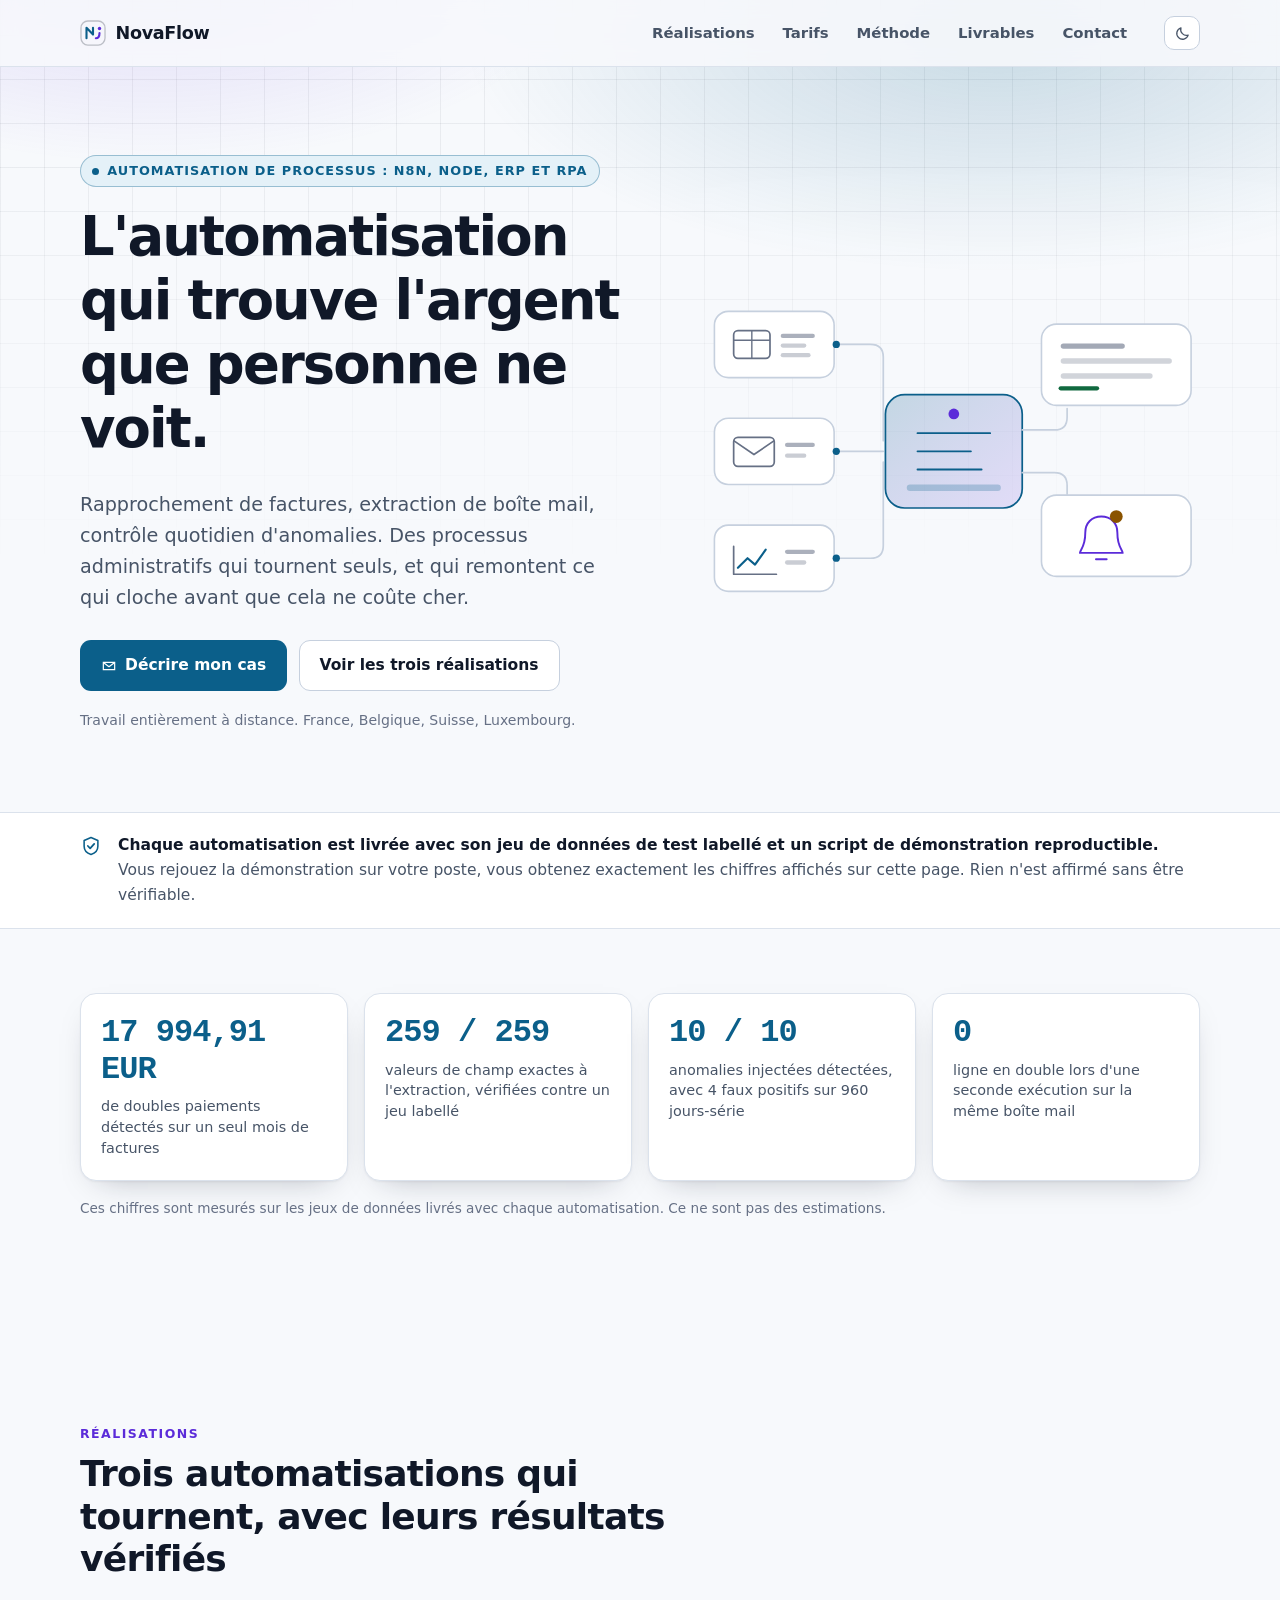
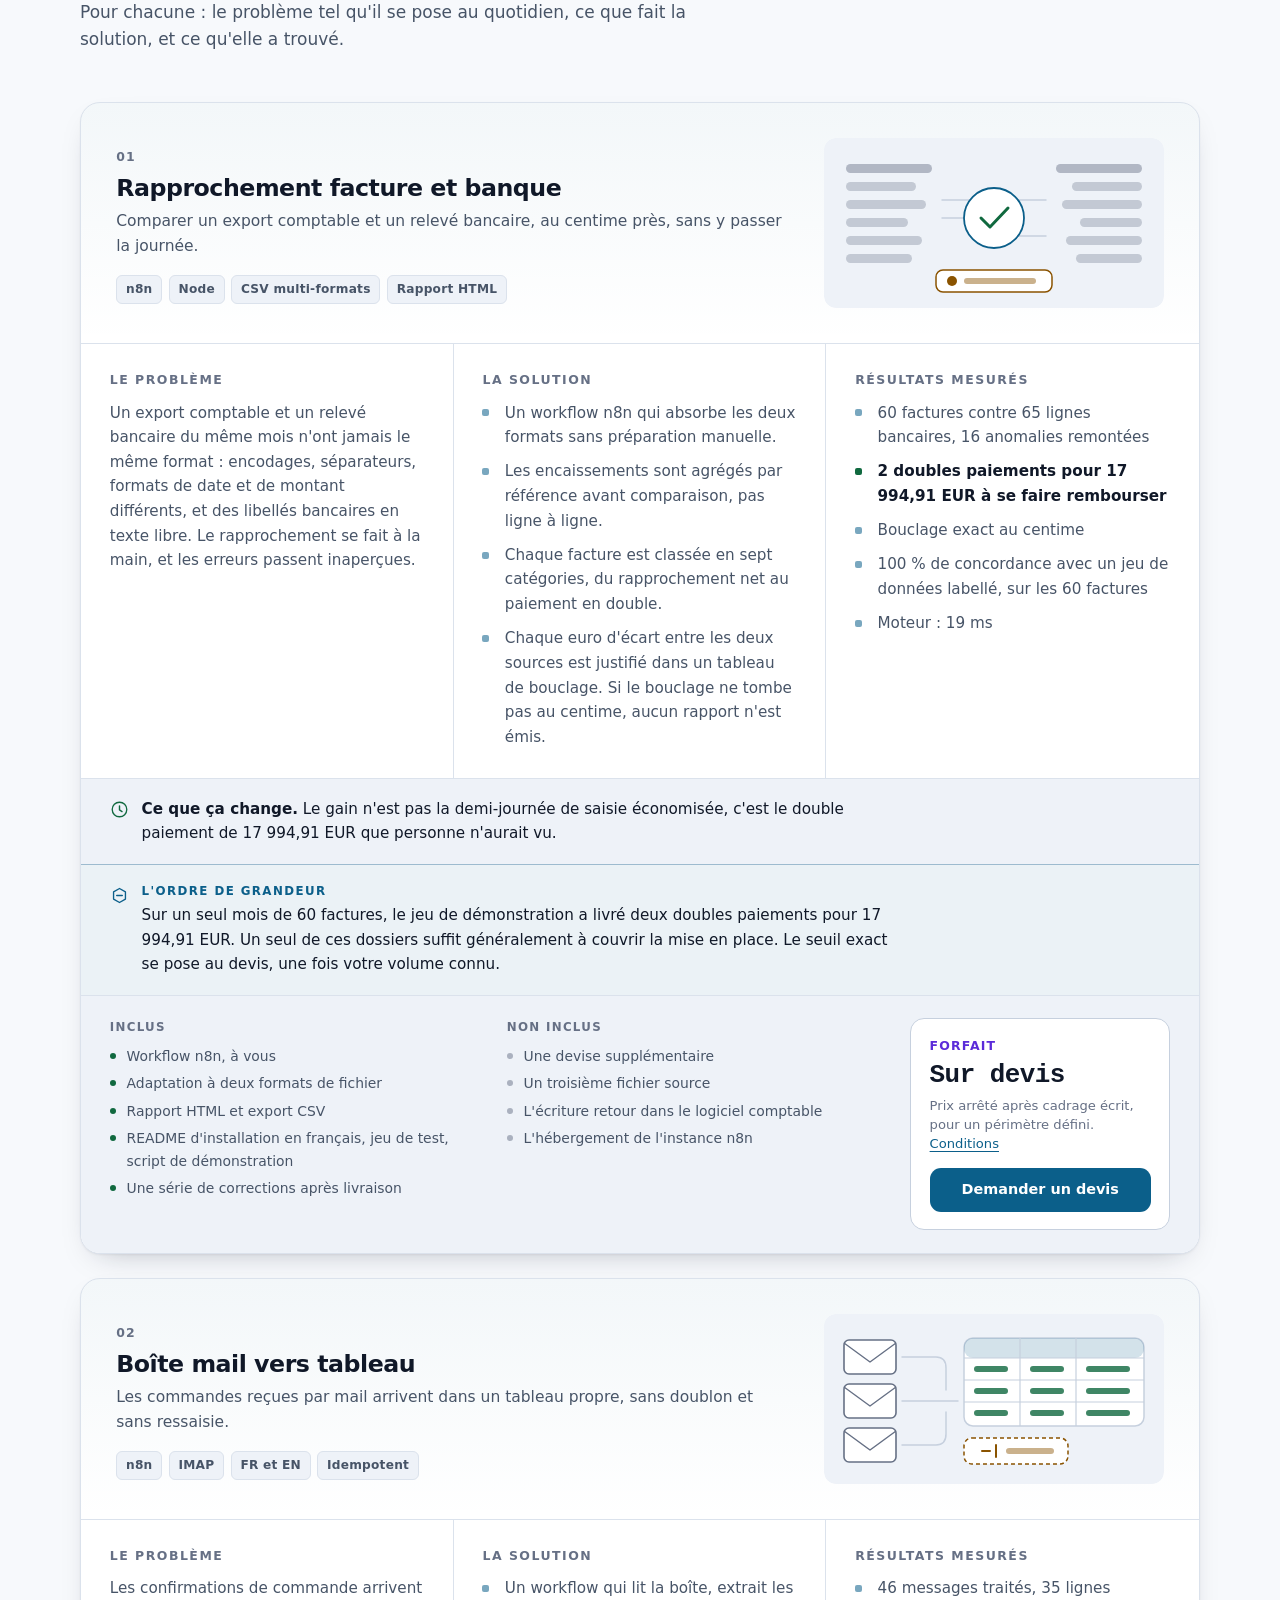
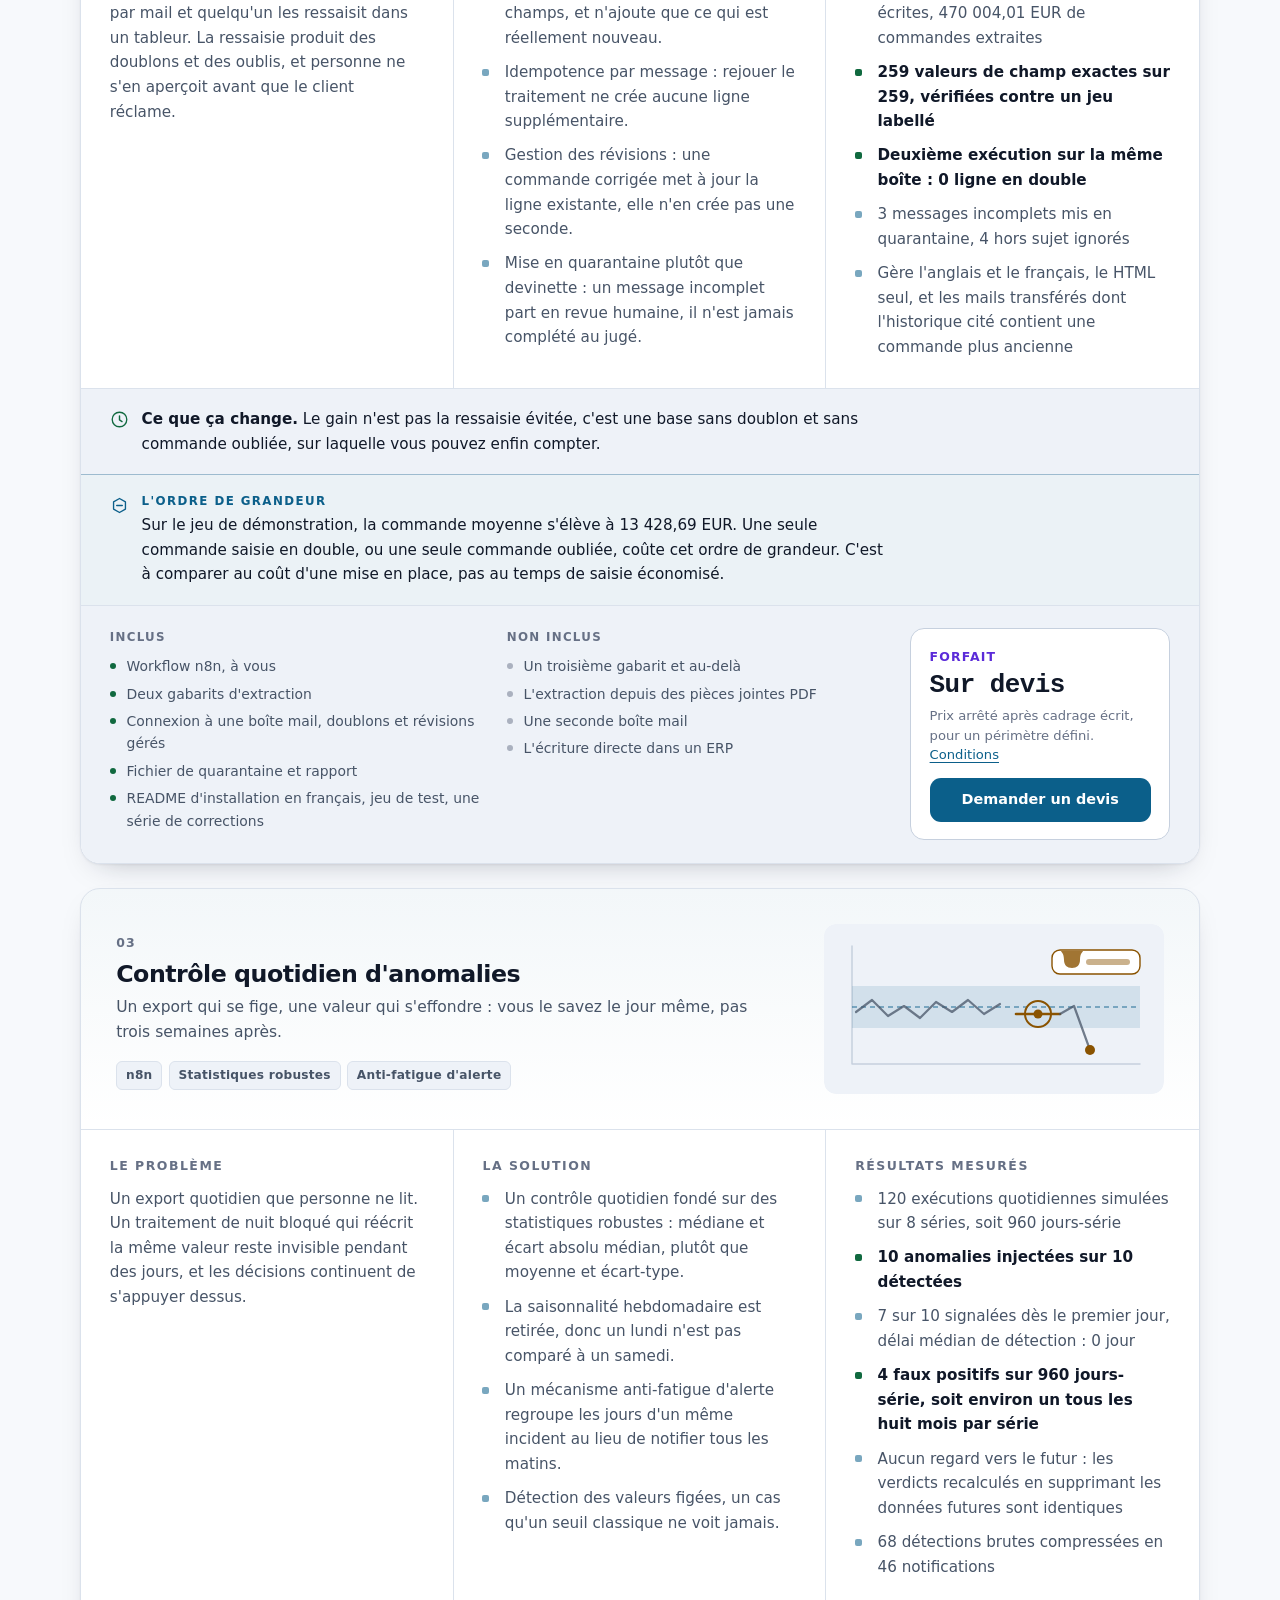
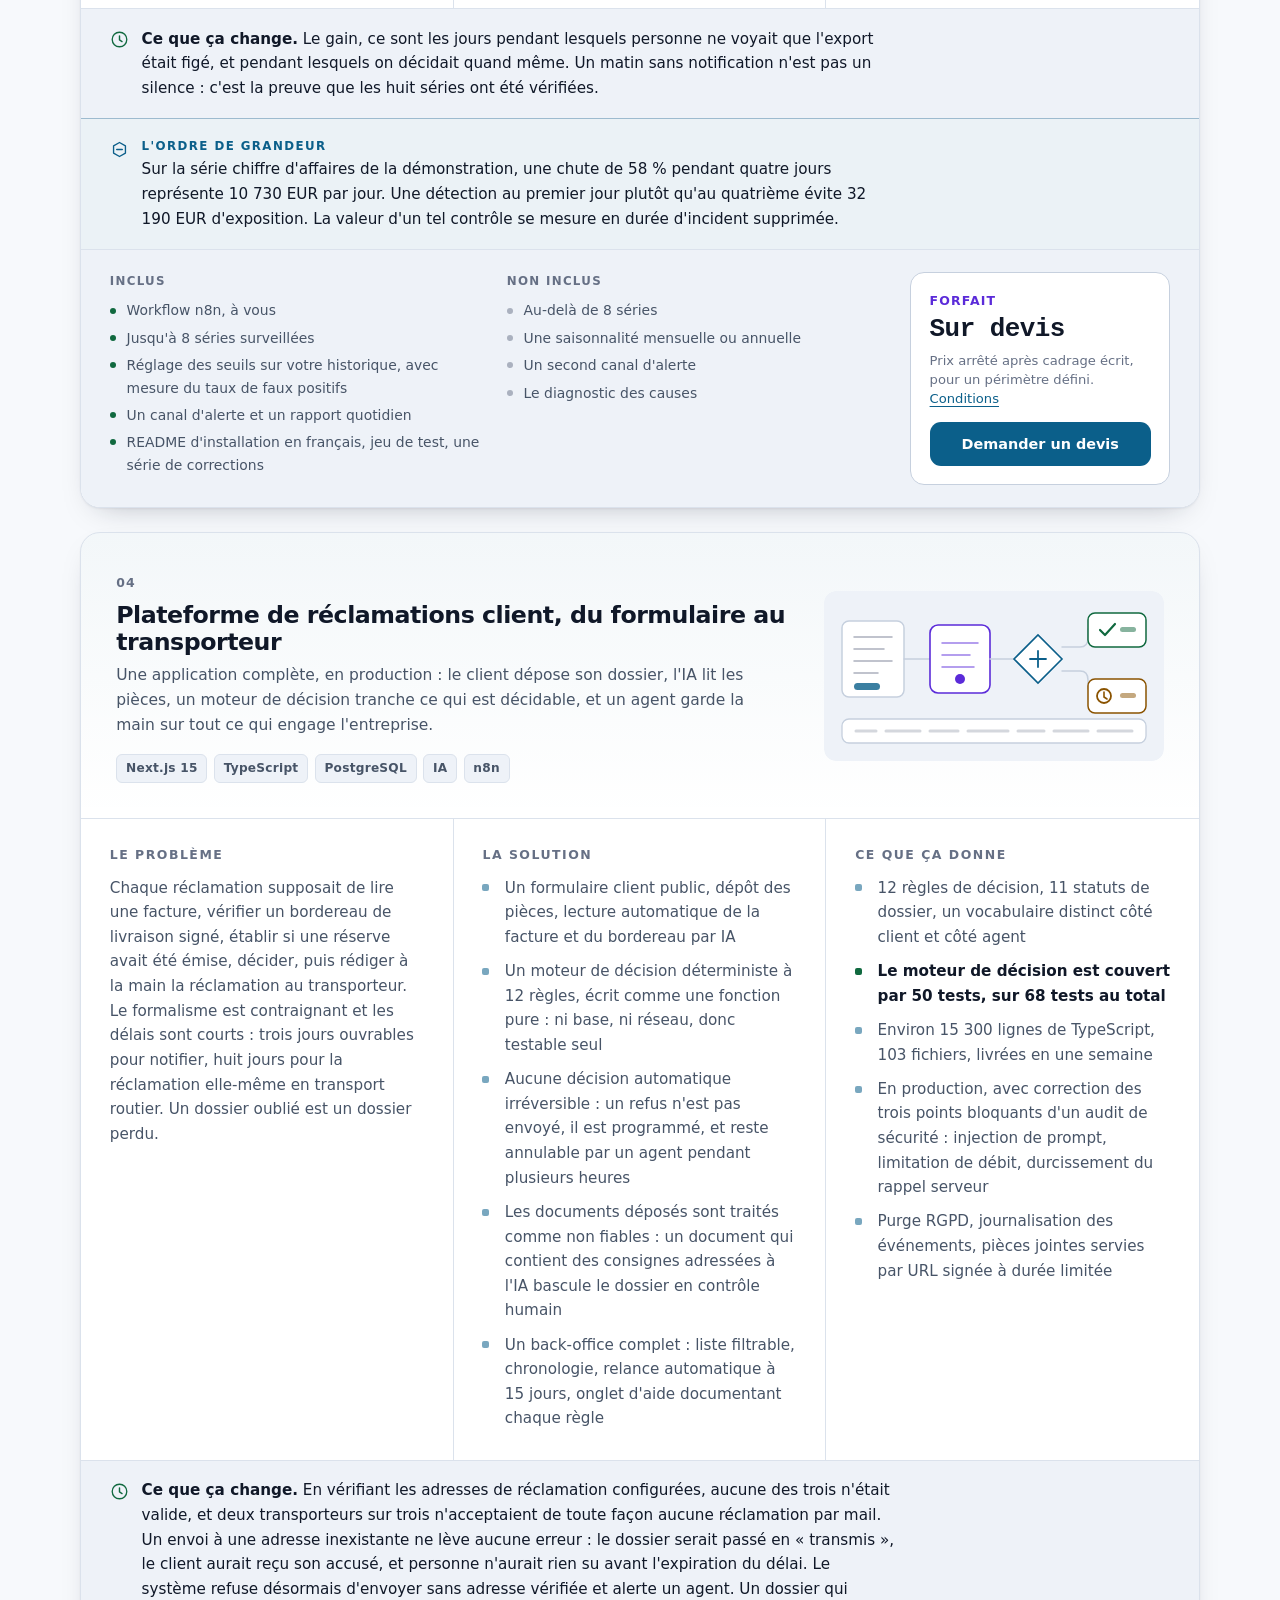
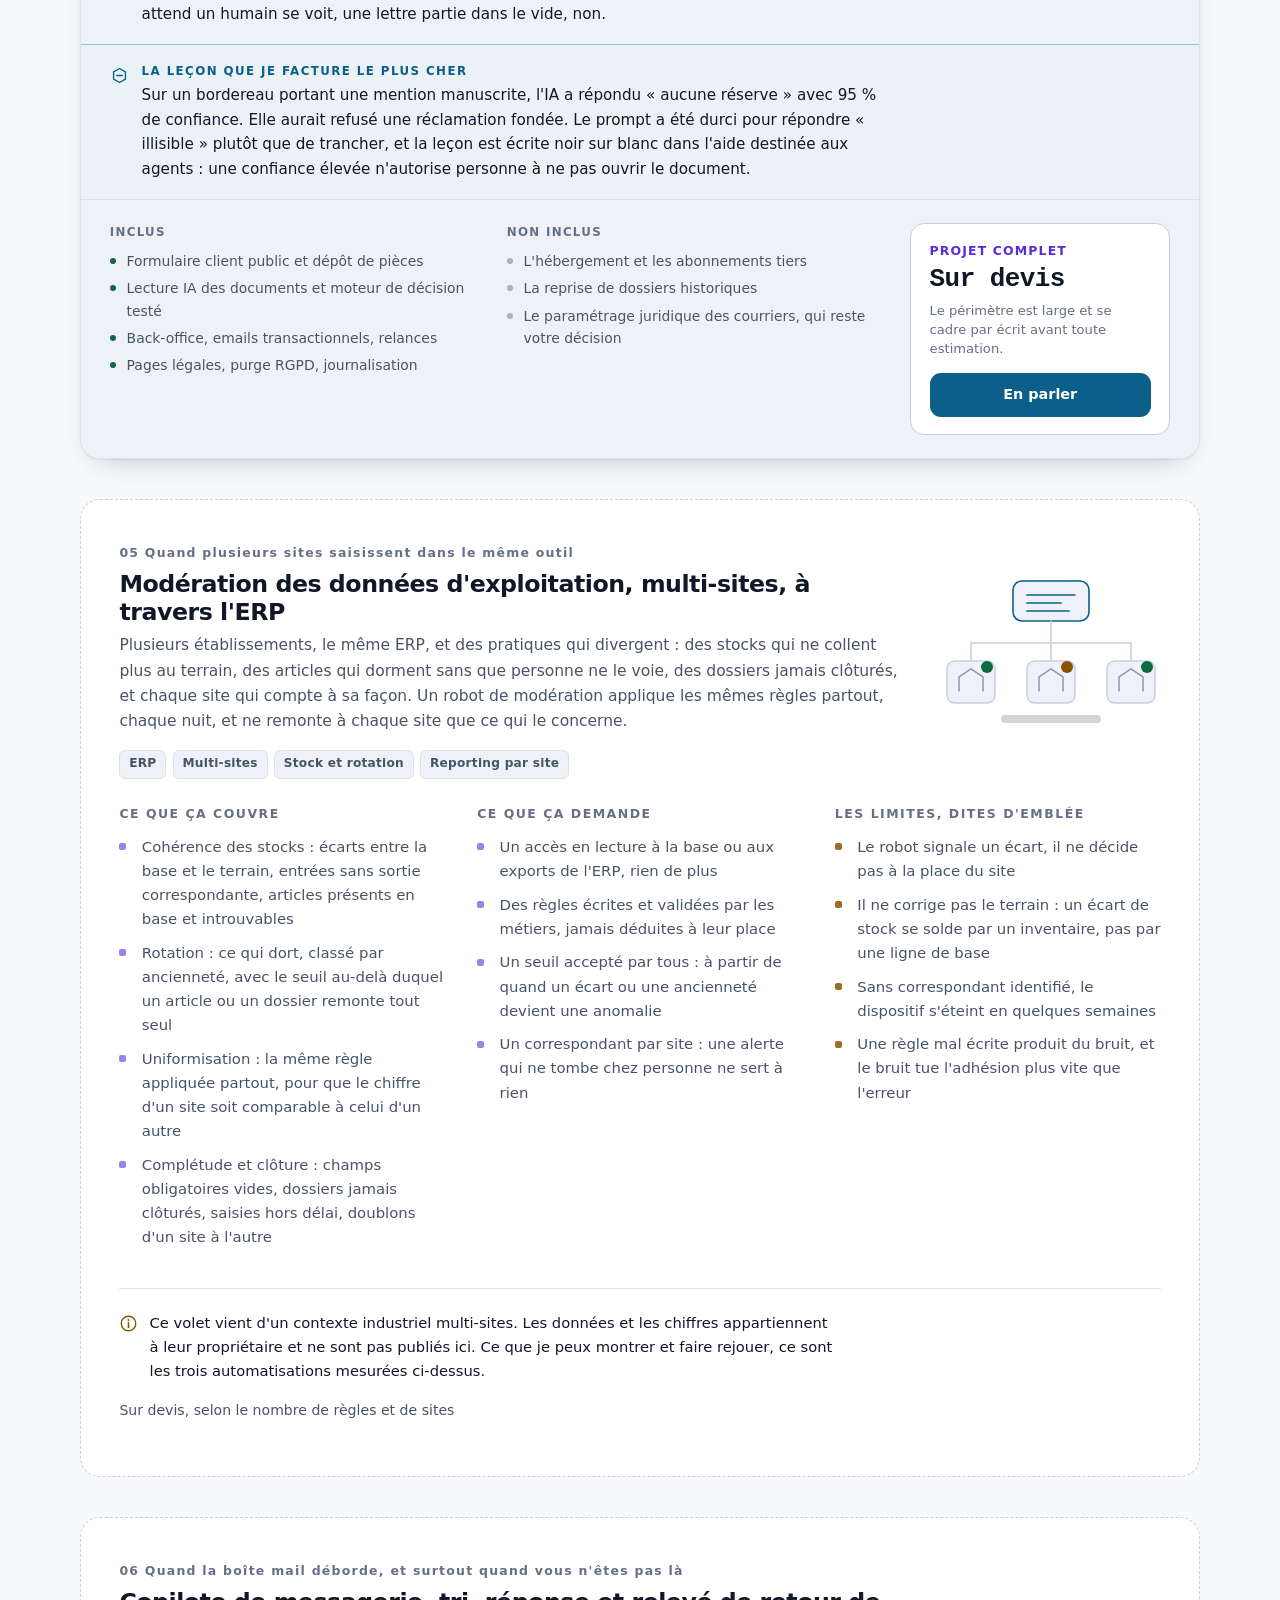
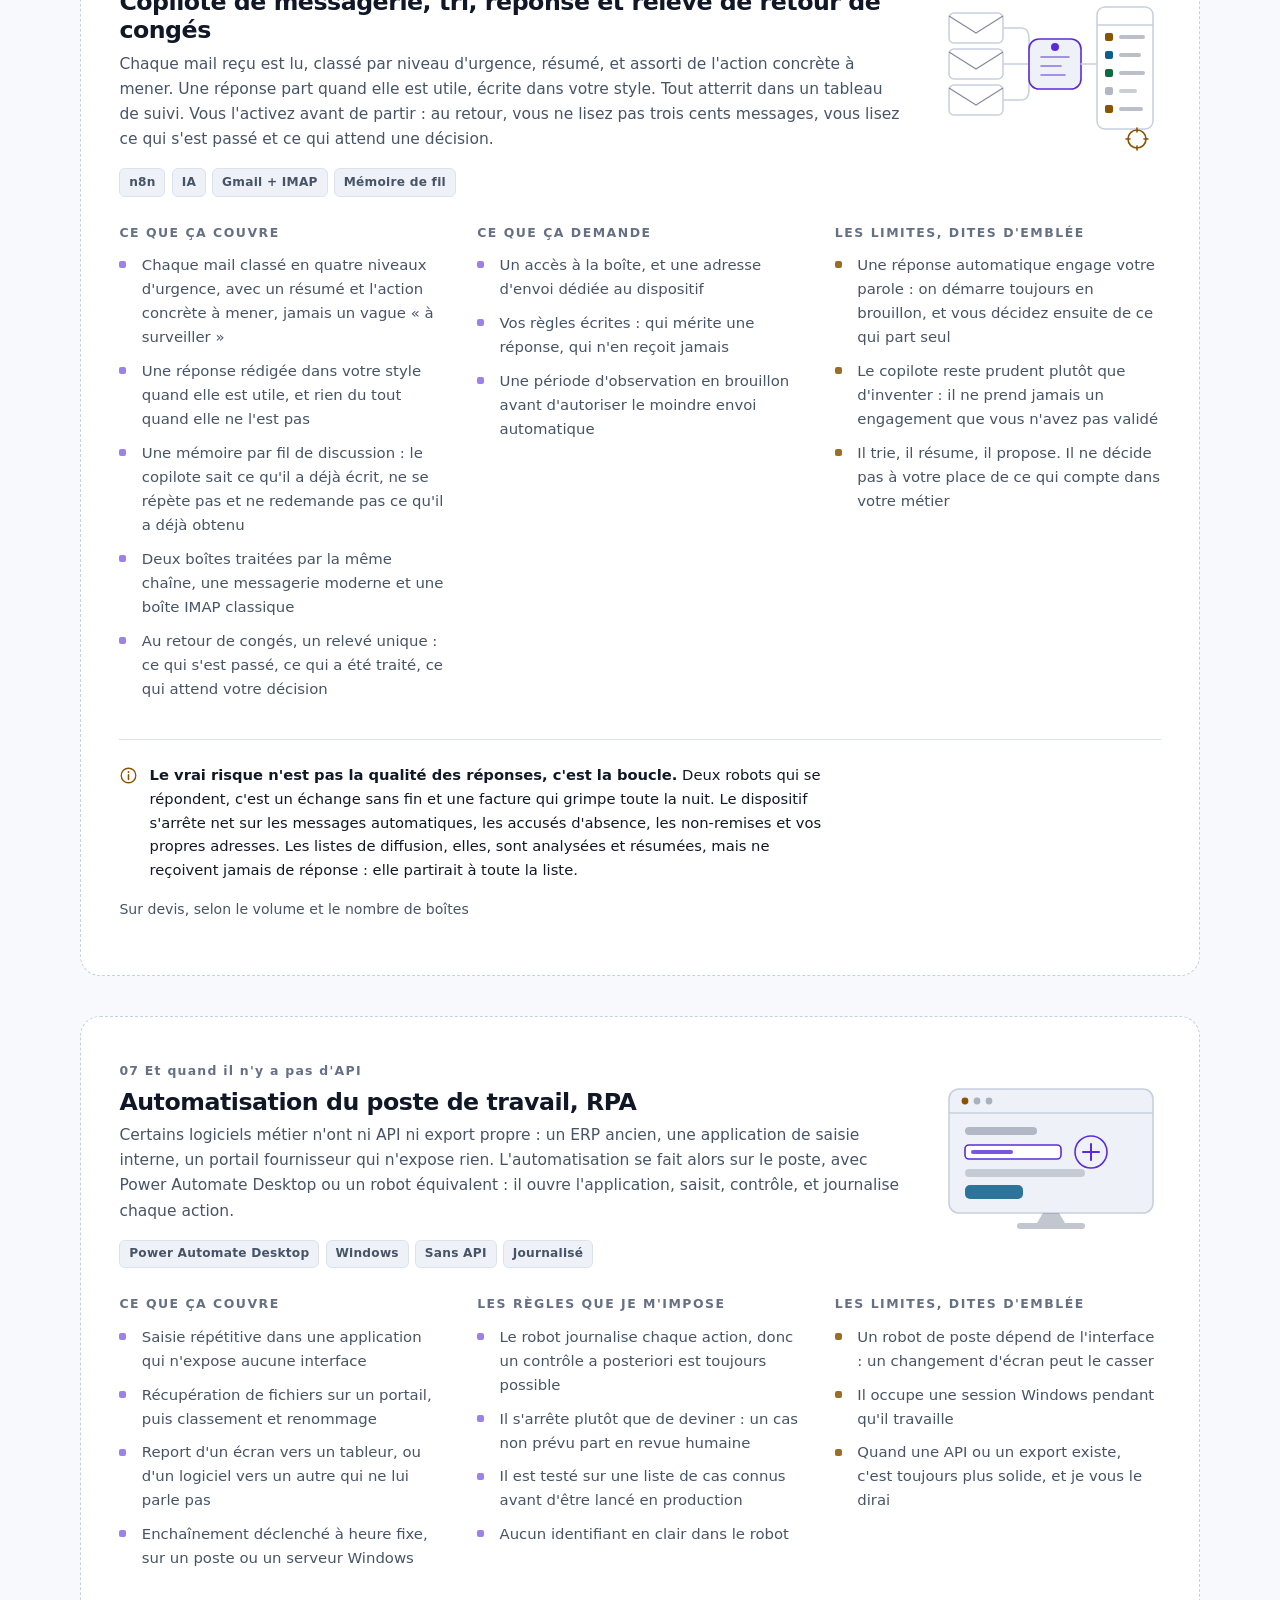
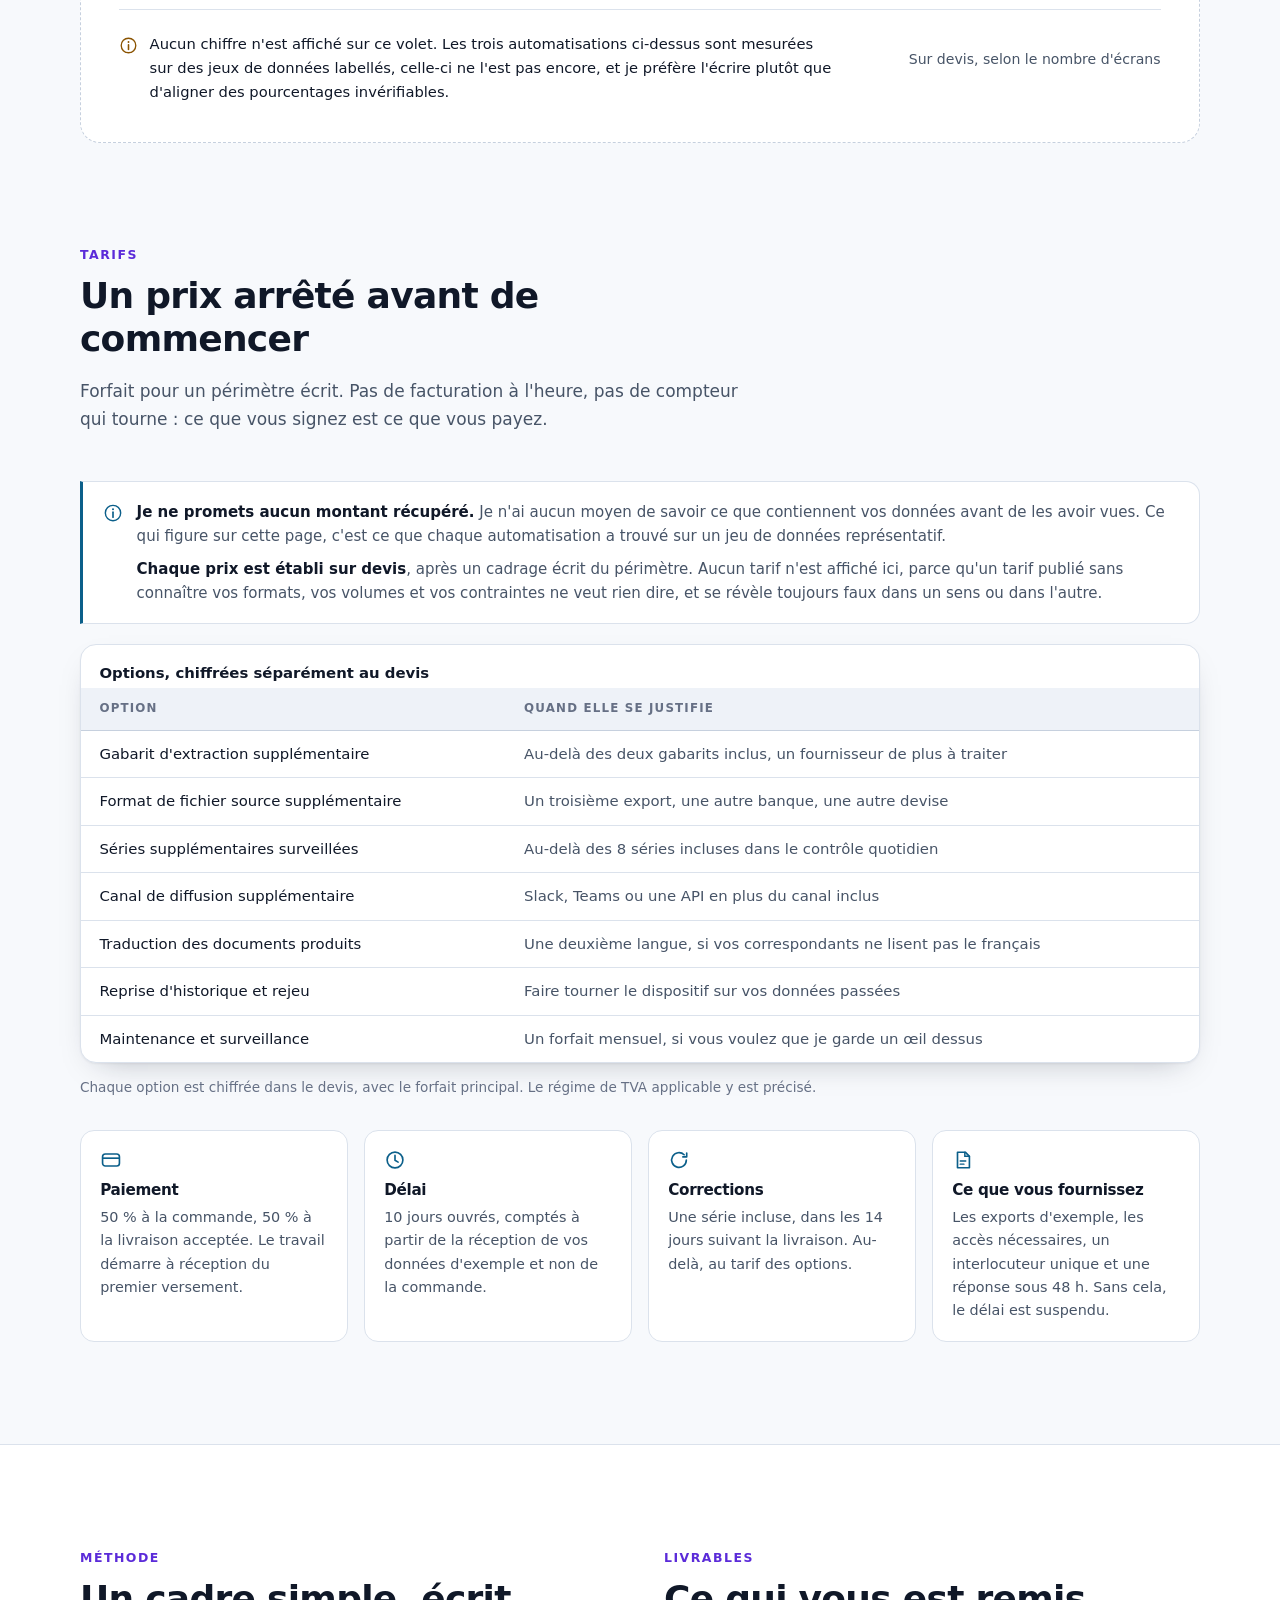
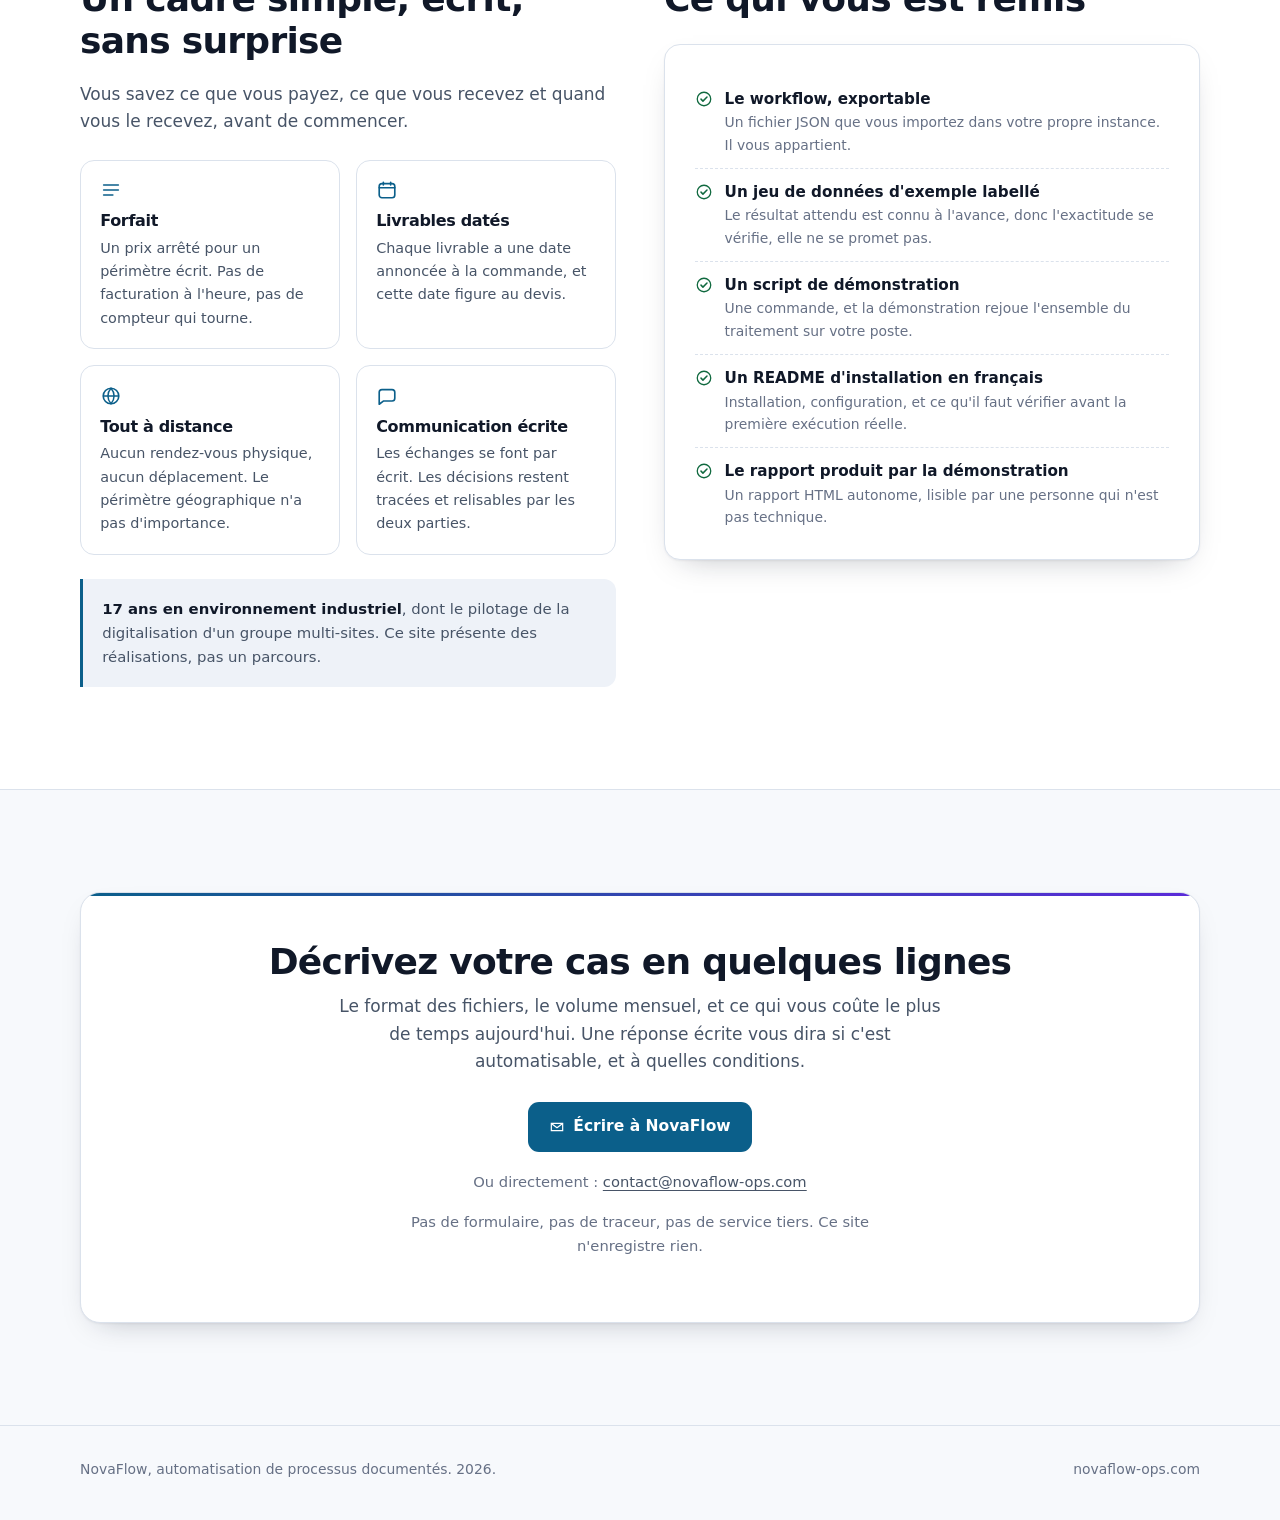
==== index.html @ dc4dfd30 "Passe le site en francais seul et adopte l adresse professionnelle Tache 11: 289 paires de textes bi" ====
<!DOCTYPE html>
<html lang="fr">
<head>
<meta charset="utf-8">
<meta name="viewport" content="width=device-width, initial-scale=1">
<title>NovaFlow, automatisation de processus</title>
<meta name="description" content="Automatisation de processus administratifs : rapprochement de factures, extraction de boîte mail, contrôle quotidien d'anomalies. Chaque livraison inclut son jeu de données de test labellé et un script de démonstration reproductible.">
<meta name="color-scheme" content="light dark">
<meta name="theme-color" content="#f7f9fc" media="(prefers-color-scheme: light)">
<meta name="theme-color" content="#080c16" media="(prefers-color-scheme: dark)">
<link rel="canonical" href="https://novaflow-ops.com/">
<meta property="og:type" content="website">
<meta property="og:url" content="https://novaflow-ops.com/">
<meta property="og:site_name" content="NovaFlow">
<meta property="og:title" content="NovaFlow, automatisation de processus">
<meta property="og:description" content="Rapprochement de factures, extraction de boîte mail, contrôle quotidien d'anomalies. Chaque automatisation est livrée avec son jeu de données de test labellé et un script de démonstration reproductible.">
<script type="application/ld+json">
{
  "@context": "https://schema.org",
  "@graph": [
    {
      "@type": "WebSite",
      "@id": "https://novaflow-ops.com/#site",
      "url": "https://novaflow-ops.com/",
      "name": "NovaFlow",
      "inLanguage": "fr",
      "publisher": { "@id": "https://novaflow-ops.com/#org" }
    },
    {
      "@type": "Organization",
      "@id": "https://novaflow-ops.com/#org",
      "name": "NovaFlow",
      "url": "https://novaflow-ops.com/",
      "email": "contact@novaflow-ops.com",
      "description": "Automatisation de processus administratifs pour PME. Chaque automatisation est livrée avec son jeu de données de test labellé et un script de démonstration reproductible, ce qui rend les résultats annoncés vérifiables.",
      "areaServed": [
        { "@type": "Country", "name": "France" },
        { "@type": "Country", "name": "Belgique" },
        { "@type": "Country", "name": "Suisse" },
        { "@type": "Country", "name": "Luxembourg" }
      ],
      "availableLanguage": "fr",
      "knowsAbout": [
        "automatisation de processus",
        "n8n",
        "rapprochement bancaire",
        "extraction de données depuis une boîte mail",
        "détection d'anomalies sur séries quotidiennes",
        "RPA",
        "Power Automate Desktop",
        "contrôle de données ERP multi-sites"
      ],
      "hasOfferCatalog": {
        "@type": "OfferCatalog",
        "name": "Automatisations",
        "itemListElement": [
          {
            "@type": "Service",
            "name": "Rapprochement facture et banque",
            "serviceType": "Automatisation de rapprochement comptable",
            "description": "Compare un export comptable et un relevé bancaire de formats différents, agrège les encaissements par référence, classe chaque facture en sept catégories, et justifie chaque euro d'écart dans un tableau de bouclage. Aucun rapport n'est émis si le bouclage ne tombe pas au centime. Sur le jeu de démonstration livré : 60 factures contre 65 lignes bancaires, 16 anomalies, 2 doubles paiements pour 17 994,91 EUR, 100 % de concordance avec le jeu labellé."
          },
          {
            "@type": "Service",
            "name": "Boîte mail vers tableau",
            "serviceType": "Extraction de données depuis une boîte mail",
            "description": "Lit une boîte mail, extrait les champs des confirmations de commande, et n'ajoute que ce qui est réellement nouveau. Sur le jeu de démonstration livré : 46 messages traités, 35 lignes écrites, 259 valeurs de champ exactes sur 259, et 0 ligne en double à la seconde exécution."
          },
          {
            "@type": "Service",
            "name": "Contrôle quotidien d'anomalies",
            "serviceType": "Surveillance de qualité de données",
            "description": "Contrôle quotidien fondé sur la médiane et l'écart absolu médian, saisonnalité hebdomadaire retirée, détection des valeurs figées et mécanisme anti-fatigue d'alerte. Sur la simulation livrée : 120 exécutions sur 8 séries, 10 anomalies injectées sur 10 détectées, 4 faux positifs sur 960 jours-série."
          },
          {
            "@type": "Service",
            "name": "Modération des données d'exploitation multi-sites",
            "serviceType": "Contrôle de données ERP multi-sites",
            "description": "Applique les mêmes règles métier à tous les sites chaque nuit : cohérence des stocks, rotation et ancienneté, uniformisation des pratiques, complétude et clôture. Chaque site ne reçoit que ce qui le concerne. Aucun chiffre n'est publié sur ce volet."
          },
          {
            "@type": "Service",
            "name": "Plateforme de réclamations client",
            "serviceType": "Application métier de traitement des réclamations",
            "description": "Application complète en production : formulaire client public avec dépôt de pièces, lecture des documents par IA, moteur de décision déterministe à 12 règles écrit comme une fonction pure et couvert par 50 tests, 11 statuts de dossier, back-office avec relance automatique à 15 jours, purge RGPD et journalisation. Aucune décision automatique irréversible : un refus est programmé et reste annulable par un agent. Environ 15 300 lignes de TypeScript, 68 tests, Next.js 15, PostgreSQL, n8n."
          },
          {
            "@type": "Service",
            "name": "Copilote de messagerie",
            "serviceType": "Tri, réponse et synthèse de boîte mail",
            "description": "Lit les messages de plusieurs boîtes, les classe en quatre niveaux d'urgence, produit pour chacun un résumé et l'action concrète à mener dans un tableau de suivi, et rédige une réponse dans le style du client quand elle est utile. Mémoire par fil de discussion pour ne jamais se répéter. Garde-fou anti-boucle sur les messages automatiques, les non-remises et les listes de diffusion. Permet un relevé unique au retour de congés. Aucun chiffre n'est publié sur ce volet."
          },
          {
            "@type": "Service",
            "name": "Automatisation du poste de travail, RPA",
            "serviceType": "RPA sur poste Windows",
            "description": "Pour les logiciels sans API ni export propre. Power Automate Desktop ou équivalent, chaque action journalisée, arrêt plutôt que devinette, test sur une liste de cas connus, aucun identifiant en clair. Aucun chiffre n'est publié sur ce volet."
          }
        ]
      }
    }
  ]
}
</script>
<script>
/* Applique le thème avant le premier rendu, pour éviter tout clignotement.
   Sans choix explicite, aucun attribut n'est posé et le CSS suit le système. */
(function () {
  try {
    var t = localStorage.getItem('novaflow-theme');
    if (t === 'light' || t === 'dark') document.documentElement.setAttribute('data-theme', t);
  } catch (e) {}
})();
</script>
<style>
/* ------------------------------------------------------------------
   1. Thèmes
------------------------------------------------------------------ */
/* Le thème suit la préférence système. Le bouton de bascule prend le dessus,
   et ce choix explicite est mémorisé dans le navigateur. */
:root {
  --bg:        #f7f9fc;
  --bg-2:      #ffffff;
  --bg-3:      #eef2f8;
  --ink:       #101828;
  --ink-2:     #475467;
  --ink-3:     #667085;
  --line:      #dbe2ec;
  --line-2:    #c6d0de;
  --accent:    #0b5f8a;
  --accent-2:  #5b2bd9;
  --accent-ink:#ffffff;
  --accent-soft:#e4f1f8;
  --good:      #10693f;
  --warn:      #8a5300;
  --warn-soft: #fdf3e0;
  --grid:      rgba(16, 24, 40, .06);
  --shadow:    0 1px 2px rgba(16,24,40,.05), 0 12px 32px -18px rgba(16,24,40,.35);
  --radius:    16px;
}
/* Valeurs sombres, appliquées soit par choix explicite, soit par le système. */
:root[data-theme="dark"] {
  --bg:        #080c16;
  --bg-2:      #0f1524;
  --bg-3:      #161d2f;
  --ink:       #eaeff8;
  --ink-2:     #b3bed1;
  --ink-3:     #8a97ad;
  --line:      #232c40;
  --line-2:    #33405c;
  --accent:    #67d3f5;
  --accent-2:  #b39cff;
  --accent-ink:#04121a;
  --accent-soft:#10283a;
  --good:      #4ddba0;
  --warn:      #f0c274;
  --warn-soft: #2c2313;
  --grid:      rgba(255, 255, 255, .05);
  --shadow:    0 1px 2px rgba(0,0,0,.4), 0 18px 44px -20px rgba(0,0,0,.9);
}
@media (prefers-color-scheme: dark) {
  :root:not([data-theme="light"]) {
    --bg:        #080c16;
    --bg-2:      #0f1524;
    --bg-3:      #161d2f;
    --ink:       #eaeff8;
    --ink-2:     #b3bed1;
    --ink-3:     #8a97ad;
    --line:      #232c40;
    --line-2:    #33405c;
    --accent:    #67d3f5;
    --accent-2:  #b39cff;
    --accent-ink:#04121a;
    --accent-soft:#10283a;
    --good:      #4ddba0;
    --warn:      #f0c274;
    --warn-soft: #2c2313;
    --grid:      rgba(255, 255, 255, .05);
    --shadow:    0 1px 2px rgba(0,0,0,.4), 0 18px 44px -20px rgba(0,0,0,.9);
  }
}

/* ------------------------------------------------------------------
   2. Base
------------------------------------------------------------------ */
*, *::before, *::after { box-sizing: border-box; }
html {
  scroll-behavior: smooth;
  scroll-padding-top: 84px;
  -webkit-text-size-adjust: 100%;
}
body {
  margin: 0;
  background: var(--bg);
  color: var(--ink);
  font-family: system-ui, -apple-system, "Segoe UI", Roboto, "Helvetica Neue", Arial, sans-serif;
  font-size: 17px;
  line-height: 1.62;
  overflow-x: hidden;
  -webkit-font-smoothing: antialiased;
}
img, svg { max-width: 100%; }
h1, h2, h3, h4 { line-height: 1.18; margin: 0 0 .5em; letter-spacing: -.02em; font-weight: 650; }
h1 { font-size: clamp(2rem, 1.35rem + 2.7vw, 3.4rem); letter-spacing: -.035em; }
h2 { font-size: clamp(1.5rem, 1.15rem + 1.5vw, 2.25rem); }
h3 { font-size: clamp(1.15rem, 1rem + .6vw, 1.5rem); }
p  { margin: 0 0 1rem; color: var(--ink-2); }
a  { color: var(--accent); text-underline-offset: 3px; }
ul { margin: 0; padding: 0; list-style: none; }
strong { font-weight: 650; color: var(--ink); }
code, .mono, .num {
  font-family: ui-monospace, "Cascadia Mono", "SF Mono", Consolas, "Liberation Mono", monospace;
  font-variant-numeric: tabular-nums;
}
:focus-visible {
  outline: 3px solid var(--accent);
  outline-offset: 2px;
  border-radius: 6px;
}
.wrap { width: min(1120px, 100% - 2.5rem); margin-inline: auto; }
@media (max-width: 560px) { .wrap { width: min(1120px, 100% - 1.75rem); } }
section { padding: clamp(3.5rem, 8vw, 6.5rem) 0; }
.skip {
  position: absolute; left: -9999px; top: 0; z-index: 999;
  background: var(--accent); color: var(--accent-ink);
  padding: .7rem 1.1rem; border-radius: 0 0 10px 0; font-weight: 600;
}
.skip:focus { left: 0; }

/* ------------------------------------------------------------------
   3. En-tête
------------------------------------------------------------------ */
.hdr {
  position: sticky; top: 0; z-index: 50;
  background: color-mix(in srgb, var(--bg) 88%, transparent);
  backdrop-filter: blur(10px);
  border-bottom: 1px solid var(--line);
}
@supports not (backdrop-filter: blur(4px)) { .hdr { background: var(--bg); } }
.hdr-in { display: flex; align-items: center; gap: 1rem; height: 66px; }
.brand { display: flex; align-items: center; gap: .6rem; font-weight: 700; letter-spacing: -.02em; font-size: 1.1rem; color: var(--ink); text-decoration: none; }
.brand svg { width: 26px; height: 26px; flex: none; }
.nav { display: flex; gap: .35rem; margin-left: auto; }
.nav a {
  color: var(--ink-2); text-decoration: none; font-size: .93rem; font-weight: 550;
  padding: .45rem .7rem; border-radius: 9px;
}
.nav a:hover { color: var(--ink); background: var(--bg-3); }
.hdr-tools { display: flex; align-items: center; gap: .4rem; margin-left: auto; }
.nav + .hdr-tools { margin-left: .6rem; }
.icon-btn {
  display: grid; place-items: center; width: 36px; height: 34px;
  border: 1px solid var(--line-2); border-radius: 10px; background: var(--bg-2);
  color: var(--ink-2); cursor: pointer; padding: 0;
}
.icon-btn:hover { color: var(--ink); border-color: var(--accent); }
.icon-btn svg { width: 17px; height: 17px; }
/* L'icône montre la bascule disponible : lune en clair, soleil en sombre. */
.i-moon { display: block; }
.i-sun { display: none; }
:root[data-theme="dark"] .i-moon { display: none; }
:root[data-theme="dark"] .i-sun { display: block; }
@media (prefers-color-scheme: dark) {
  :root:not([data-theme="light"]) .i-moon { display: none; }
  :root:not([data-theme="light"]) .i-sun { display: block; }
}
:root[data-theme="light"] .i-moon { display: block; }
:root[data-theme="light"] .i-sun { display: none; }
@media (max-width: 860px) { .nav { display: none; } .hdr-tools { margin-left: auto; } }

/* ------------------------------------------------------------------
   4. Accroche
------------------------------------------------------------------ */
.hero { position: relative; padding: clamp(3rem, 7vw, 5.5rem) 0 clamp(2.5rem, 6vw, 4rem); }
.hero::before {
  content: ""; position: absolute; inset: -120px 0 auto 0; height: 620px; z-index: -1;
  background:
    radial-gradient(60% 55% at 78% 14%, color-mix(in srgb, var(--accent) 20%, transparent), transparent 70%),
    radial-gradient(50% 50% at 12% 0%, color-mix(in srgb, var(--accent-2) 16%, transparent), transparent 70%),
    linear-gradient(to bottom, var(--grid) 1px, transparent 1px) 0 0 / 100% 44px,
    linear-gradient(to right, var(--grid) 1px, transparent 1px) 0 0 / 44px 100%;
  -webkit-mask-image: linear-gradient(to bottom, #000 35%, transparent);
  mask-image: linear-gradient(to bottom, #000 35%, transparent);
  pointer-events: none;
}
.hero-grid { display: grid; grid-template-columns: minmax(0, 1.08fr) minmax(0, .92fr); gap: clamp(1.5rem, 4vw, 3.5rem); align-items: center; }
@media (max-width: 900px) { .hero-grid { grid-template-columns: minmax(0, 1fr); } .hero-art { order: -1; } }
.eyebrow {
  display: inline-flex; align-items: center; gap: .5rem; margin-bottom: 1.1rem;
  font-size: .8rem; font-weight: 650; letter-spacing: .08em; text-transform: uppercase;
  color: var(--accent); background: var(--accent-soft);
  border: 1px solid color-mix(in srgb, var(--accent) 35%, transparent);
  padding: .3rem .7rem; border-radius: 999px;
}
.eyebrow .dot { width: 7px; height: 7px; border-radius: 50%; background: var(--accent); flex: none; }
.hero p.lede { font-size: clamp(1.02rem, .95rem + .35vw, 1.2rem); max-width: 44ch; }
.cta-row { display: flex; flex-wrap: wrap; gap: .7rem; margin-top: 1.7rem; }
.btn {
  display: inline-flex; align-items: center; gap: .5rem;
  padding: .74rem 1.25rem; border-radius: 11px; font-weight: 620; font-size: .97rem;
  text-decoration: none; border: 1px solid transparent; cursor: pointer;
}
.btn-1 { background: var(--accent); color: var(--accent-ink); }
.btn-1:hover { filter: brightness(1.08); }
.btn-2 { background: var(--bg-2); color: var(--ink); border-color: var(--line-2); }
.btn-2:hover { border-color: var(--accent); color: var(--accent); }
.btn svg { width: 16px; height: 16px; }
.hero-note { margin-top: 1.1rem; font-size: .88rem; color: var(--ink-3); }
.hero-art svg { width: 100%; height: auto; display: block; }

/* ------------------------------------------------------------------
   5. Bandeau de confiance
------------------------------------------------------------------ */
.trust {
  border-block: 1px solid var(--line);
  background: var(--bg-2);
  padding: 1.25rem 0;
}
.trust-in { display: flex; gap: 1rem; align-items: flex-start; }
.trust svg { width: 22px; height: 22px; flex: none; color: var(--accent); margin-top: .18rem; }
.trust p { margin: 0; font-size: .97rem; }

/* ------------------------------------------------------------------
   6. Chiffres
------------------------------------------------------------------ */
.stats { padding-top: clamp(2.5rem, 6vw, 4rem); }
.stat-grid { display: grid; grid-template-columns: repeat(4, minmax(0, 1fr)); gap: 1rem; }
@media (max-width: 900px) { .stat-grid { grid-template-columns: repeat(2, minmax(0, 1fr)); } }
@media (max-width: 480px) { .stat-grid { grid-template-columns: minmax(0, 1fr); } }
.stat {
  background: var(--bg-2); border: 1px solid var(--line); border-radius: var(--radius);
  padding: 1.3rem 1.25rem; box-shadow: var(--shadow); min-width: 0;
}
.stat .v {
  display: block; font-size: clamp(1.5rem, 1.1rem + 1.5vw, 2rem); font-weight: 700;
  letter-spacing: -.03em; color: var(--ink); line-height: 1.15; word-break: break-word;
}
.stat .v em { font-style: normal; color: var(--accent); }
.stat .k { display: block; margin-top: .5rem; font-size: .9rem; color: var(--ink-2); line-height: 1.45; }
.stat-note { margin: 1rem 0 0; font-size: .85rem; color: var(--ink-3); }

/* ------------------------------------------------------------------
   7. Titres de section
------------------------------------------------------------------ */
.sec-head { max-width: 62ch; margin-bottom: clamp(2rem, 4vw, 3rem); }
.sec-head .kicker {
  font-size: .78rem; font-weight: 700; letter-spacing: .12em; text-transform: uppercase;
  color: var(--accent-2); margin: 0 0 .6rem;
}

/* ------------------------------------------------------------------
   8. Cartes réalisations
------------------------------------------------------------------ */
.case {
  background: var(--bg-2); border: 1px solid var(--line); border-radius: 20px;
  box-shadow: var(--shadow); overflow: hidden; margin-bottom: 1.5rem;
}
.case-top {
  display: grid; grid-template-columns: minmax(0, 1fr) minmax(0, 340px);
  gap: clamp(1.25rem, 3vw, 2.5rem); align-items: center;
  padding: clamp(1.4rem, 3vw, 2.2rem);
  border-bottom: 1px solid var(--line);
  background: linear-gradient(180deg, color-mix(in srgb, var(--accent) 5%, transparent), transparent);
}
@media (max-width: 820px) { .case-top { grid-template-columns: minmax(0, 1fr); } }
.case-num {
  display: inline-block; font-size: .78rem; font-weight: 700; letter-spacing: .1em;
  color: var(--ink-3); margin-bottom: .5rem;
}
.case-top h3 { margin-bottom: .35rem; }
.case-sub { margin: 0; font-size: .97rem; }
.tags { display: flex; flex-wrap: wrap; gap: .4rem; margin-top: 1rem; }
.tag {
  font-size: .76rem; font-weight: 600; letter-spacing: .02em;
  padding: .22rem .55rem; border-radius: 6px;
  background: var(--bg-3); color: var(--ink-2); border: 1px solid var(--line);
}
.case-art svg { width: 100%; height: auto; display: block; border-radius: 12px; }
.case-body {
  display: grid; grid-template-columns: repeat(3, minmax(0, 1fr));
  gap: 0;
}
@media (max-width: 940px) { .case-body { grid-template-columns: minmax(0, 1fr); } }
.blk { padding: clamp(1.3rem, 2.5vw, 1.8rem); border-right: 1px solid var(--line); min-width: 0; }
.blk:last-child { border-right: 0; }
@media (max-width: 940px) { .blk { border-right: 0; border-bottom: 1px solid var(--line); } .blk:last-child { border-bottom: 0; } }
.blk h4 {
  font-size: .78rem; font-weight: 700; letter-spacing: .12em; text-transform: uppercase;
  color: var(--ink-3); margin-bottom: .8rem;
}
.blk p { font-size: .95rem; margin-bottom: 0; }
.blk ul li {
  position: relative; padding-left: 1.4rem; margin-bottom: .6rem;
  font-size: .95rem; color: var(--ink-2);
}
.blk ul li::before {
  content: ""; position: absolute; left: 0; top: .58em;
  width: 7px; height: 7px; border-radius: 2px; background: var(--accent); opacity: .55;
}
.blk ul li:last-child { margin-bottom: 0; }
.blk li.hi { color: var(--ink); font-weight: 600; }
.blk li.hi::before { opacity: 1; background: var(--good); }
.case-band {
  display: flex; gap: .8rem; align-items: flex-start;
  padding: 1.1rem clamp(1.3rem, 2.5vw, 1.8rem);
  border-top: 1px solid var(--line); background: var(--bg-3);
}
.case-band svg { width: 19px; height: 19px; flex: none; color: var(--good); margin-top: .22rem; }
.case-band p { margin: 0; font-size: .95rem; color: var(--ink); max-width: 78ch; }
.threshold {
  display: flex; gap: .8rem; align-items: flex-start;
  padding: 1.1rem clamp(1.3rem, 2.5vw, 1.8rem);
  border-top: 1px solid color-mix(in srgb, var(--accent) 30%, var(--line));
  background: color-mix(in srgb, var(--accent) 8%, transparent);
}
.threshold svg { width: 19px; height: 19px; flex: none; color: var(--accent); margin-top: .22rem; }
.threshold .lbl {
  display: block; font-size: .74rem; font-weight: 700; letter-spacing: .12em;
  text-transform: uppercase; color: var(--accent); margin-bottom: .1rem;
}
.threshold p { margin: 0; font-size: .95rem; color: var(--ink); max-width: 78ch; }
.case-foot {
  display: grid; grid-template-columns: minmax(0, 1fr) minmax(0, 260px);
  gap: clamp(1.2rem, 3vw, 2rem); align-items: start;
  padding: 1.4rem clamp(1.3rem, 2.5vw, 1.8rem);
  border-top: 1px solid var(--line); background: var(--bg-3);
}
@media (max-width: 820px) { .case-foot { grid-template-columns: minmax(0, 1fr); } }
.scope { display: grid; grid-template-columns: repeat(2, minmax(0, 1fr)); gap: 1rem 1.6rem; min-width: 0; }
@media (max-width: 560px) { .scope { grid-template-columns: minmax(0, 1fr); } }
.scope h5 {
  margin: 0 0 .5rem; font-size: .74rem; font-weight: 700; letter-spacing: .11em;
  text-transform: uppercase; color: var(--ink-3);
}
.scope li { position: relative; padding-left: 1.05rem; margin-bottom: .3rem; font-size: .87rem; color: var(--ink-2); }
.scope li::before {
  content: ""; position: absolute; left: 0; top: .58em;
  width: 6px; height: 6px; border-radius: 50%; background: var(--good);
}
.scope .out li::before { background: var(--ink-3); opacity: .5; }
.price-card {
  background: var(--bg-2); border: 1px solid var(--line-2); border-radius: 14px;
  padding: 1.1rem 1.15rem; min-width: 0;
}
.price-card .pl { display: block; font-size: .78rem; font-weight: 700; letter-spacing: .09em; text-transform: uppercase; color: var(--accent-2); }
.price-card .pv {
  display: block; margin: .25rem 0 .45rem; font-size: 1.62rem; font-weight: 700;
  letter-spacing: -.02em; color: var(--ink); line-height: 1.1;
}
.price-card .pn { display: block; font-size: .82rem; color: var(--ink-3); line-height: 1.45; }
.price-card .btn { margin-top: .9rem; width: 100%; justify-content: center; padding: .58rem 1rem; font-size: .9rem; }

/* ------------------------------------------------------------------
   8c. Volet RPA
------------------------------------------------------------------ */
.rpa {
  background: var(--bg-2); border: 1px dashed var(--line-2); border-radius: 20px;
  padding: clamp(1.5rem, 3.5vw, 2.4rem); margin-top: 2.5rem;
}
.rpa-head { display: grid; grid-template-columns: minmax(0, 1fr) minmax(0, 220px); gap: clamp(1.2rem, 3vw, 2.5rem); align-items: center; }
@media (max-width: 780px) { .rpa-head { grid-template-columns: minmax(0, 1fr); } }
.rpa-head h3 { margin-bottom: .4rem; }
.rpa-cols { display: grid; grid-template-columns: repeat(3, minmax(0, 1fr)); gap: clamp(1.2rem, 3vw, 2rem); margin-top: 1.8rem; }
@media (max-width: 940px) { .rpa-cols { grid-template-columns: minmax(0, 1fr); } }
.rpa-cols h4 {
  font-size: .78rem; font-weight: 700; letter-spacing: .12em; text-transform: uppercase;
  color: var(--ink-3); margin-bottom: .8rem;
}
.rpa-cols li { position: relative; padding-left: 1.4rem; margin-bottom: .6rem; font-size: .93rem; color: var(--ink-2); }
.rpa-cols li::before {
  content: ""; position: absolute; left: 0; top: .56em;
  width: 7px; height: 7px; border-radius: 2px; background: var(--accent-2); opacity: .6;
}
.rpa-limits li::before { background: var(--warn); opacity: .85; }
.rpa-foot {
  display: flex; flex-wrap: wrap; gap: 1rem 1.5rem; align-items: center; justify-content: space-between;
  margin-top: 1.8rem; padding-top: 1.4rem; border-top: 1px solid var(--line);
}
.rpa-foot .honest { display: flex; gap: .7rem; align-items: flex-start; max-width: 66ch; min-width: 0; }
.rpa-foot .honest svg { width: 19px; height: 19px; flex: none; color: var(--warn); margin-top: .22rem; }
.rpa-foot .honest p { margin: 0; font-size: .92rem; color: var(--ink); }
.price-inline { display: flex; align-items: center; gap: .6rem; flex-wrap: wrap; font-size: .88rem; color: var(--ink-2); }
.price-inline .todo {
  font-family: ui-monospace, "Cascadia Mono", Consolas, monospace;
  font-size: .82rem; font-weight: 700;
  color: var(--warn); background: var(--warn-soft);
  border: 1px dashed var(--warn); border-radius: 8px; padding: .25rem .55rem;
}

/* ------------------------------------------------------------------
   8b. Tarifs
------------------------------------------------------------------ */
.note-box {
  display: flex; gap: .85rem; align-items: flex-start;
  background: var(--bg-2); border: 1px solid var(--line); border-left: 3px solid var(--accent);
  border-radius: 0 14px 14px 0; padding: 1.1rem 1.25rem; margin-bottom: 1.25rem;
}
.note-box svg { width: 20px; height: 20px; flex: none; color: var(--accent); margin-top: .2rem; }
.note-box p { margin: 0; font-size: .94rem; }
.note-box p + p { margin-top: .5rem; }
.tbl-wrap {
  overflow-x: auto; border: 1px solid var(--line); border-radius: var(--radius);
  background: var(--bg-2); box-shadow: var(--shadow); -webkit-overflow-scrolling: touch;
}
table { border-collapse: collapse; width: 100%; min-width: 430px; font-size: .93rem; }
caption { text-align: left; padding: 1rem 1.15rem .2rem; font-weight: 650; color: var(--ink); }
th, td { text-align: left; padding: .7rem 1.15rem; border-bottom: 1px solid var(--line); color: var(--ink-2); }
thead th {
  font-size: .74rem; font-weight: 700; letter-spacing: .1em; text-transform: uppercase;
  color: var(--ink-3); background: var(--bg-3); border-bottom: 1px solid var(--line-2);
}
tbody tr:last-child td { border-bottom: 0; }
td.n, th.n {
  text-align: right; white-space: nowrap;
  font-family: ui-monospace, "Cascadia Mono", Consolas, monospace; font-variant-numeric: tabular-nums;
}
tbody td:first-child { color: var(--ink); }
.tbl-note { margin: .8rem 0 0; font-size: .85rem; color: var(--ink-3); }
.cond { display: grid; grid-template-columns: repeat(4, minmax(0, 1fr)); gap: 1rem; margin-top: 2rem; }
@media (max-width: 900px) { .cond { grid-template-columns: repeat(2, minmax(0, 1fr)); } }
@media (max-width: 520px) { .cond { grid-template-columns: minmax(0, 1fr); } }
.cond .mcard h4 { font-size: .95rem; }

/* ------------------------------------------------------------------
   9. Méthode et livrables
------------------------------------------------------------------ */
.split { display: grid; grid-template-columns: repeat(2, minmax(0, 1fr)); gap: clamp(1.5rem, 4vw, 3rem); align-items: start; }
@media (max-width: 900px) { .split { grid-template-columns: minmax(0, 1fr); } }
.mcards { display: grid; grid-template-columns: repeat(2, minmax(0, 1fr)); gap: 1rem; }
@media (max-width: 560px) { .mcards { grid-template-columns: minmax(0, 1fr); } }
.mcard {
  background: var(--bg-2); border: 1px solid var(--line); border-radius: 14px; padding: 1.15rem 1.2rem;
}
.mcard h4 { font-size: 1rem; margin-bottom: .35rem; }
.mcard p { font-size: .9rem; margin: 0; }
.mcard .ic { display: block; width: 22px; height: 22px; color: var(--accent); margin-bottom: .7rem; }
.deliver {
  background: var(--bg-2); border: 1px solid var(--line); border-radius: var(--radius);
  padding: clamp(1.3rem, 3vw, 1.9rem); box-shadow: var(--shadow);
}
.deliver li {
  display: flex; gap: .7rem; align-items: flex-start;
  padding: .7rem 0; border-bottom: 1px dashed var(--line); font-size: .95rem;
}
.deliver li:last-child { border-bottom: 0; padding-bottom: 0; }
.deliver li svg { width: 18px; height: 18px; color: var(--good); flex: none; margin-top: .18rem; }
.deliver li span.d { color: var(--ink-3); display: block; font-size: .87rem; }
.about {
  margin-top: 1.5rem; padding: 1.1rem 1.2rem; border-left: 3px solid var(--accent);
  background: var(--bg-3); border-radius: 0 12px 12px 0;
}
.about p { margin: 0; font-size: .93rem; }

/* ------------------------------------------------------------------
   10. Contact
------------------------------------------------------------------ */
.contact-card {
  background: var(--bg-2); border: 1px solid var(--line); border-radius: 20px;
  box-shadow: var(--shadow); padding: clamp(1.6rem, 4vw, 3rem); text-align: center;
  position: relative; overflow: hidden;
}
.contact-card::before {
  content: ""; position: absolute; inset: 0 0 auto 0; height: 3px;
  background: linear-gradient(90deg, var(--accent), var(--accent-2));
}
.contact-card h2 { margin-bottom: .6rem; }
.contact-card p { max-width: 56ch; margin-inline: auto; }
.mailrow { display: flex; flex-wrap: wrap; gap: .7rem; justify-content: center; margin-top: 1.6rem; }
.mail-lit {
  font-size: .92rem; color: var(--ink-3); margin-top: 1.1rem; word-break: break-word;
}
.mail-lit a { color: var(--ink-2); }

/* ------------------------------------------------------------------
   11. Pied de page
------------------------------------------------------------------ */
footer { border-top: 1px solid var(--line); padding: 2rem 0 2.5rem; }
.foot-in { display: flex; flex-wrap: wrap; gap: 1rem; justify-content: space-between; align-items: center; }
footer p { margin: 0; font-size: .87rem; color: var(--ink-3); }
.todo-inline {
  font-family: ui-monospace, Consolas, monospace; font-size: .78rem; font-weight: 700;
  color: var(--warn); background: var(--warn-soft); border: 1px dashed var(--warn);
  border-radius: 6px; padding: .12rem .45rem;
}

/* ------------------------------------------------------------------
   12. Animations, désactivées si l'utilisateur les refuse
------------------------------------------------------------------ */
.reveal { opacity: 0; transform: translateY(14px); transition: opacity .55s ease, transform .55s ease; }
.reveal.on { opacity: 1; transform: none; }
.flow-dot { animation: travel 3.6s linear infinite; }
.flow-dot.d2 { animation-delay: 1.2s; }
.flow-dot.d3 { animation-delay: 2.4s; }
@keyframes travel {
  0%   { transform: translateX(0);    opacity: 0; }
  12%  { opacity: 1; }
  88%  { opacity: 1; }
  100% { transform: translateX(96px); opacity: 0; }
}
.pulse { animation: pulse 3s ease-in-out infinite; transform-origin: center; }
@keyframes pulse { 0%, 100% { opacity: .35; } 50% { opacity: .9; } }
@media (prefers-reduced-motion: reduce) {
  html { scroll-behavior: auto; }
  .reveal { opacity: 1; transform: none; transition: none; }
  .flow-dot, .pulse { animation: none; }
  .flow-dot { opacity: .9; }
  * { animation-duration: .001ms !important; transition-duration: .001ms !important; }
}

/* Impression : version lisible en noir sur blanc. */
@media print {
  .hdr, .hero-art, .cta-row { display: none; }
  body { background: #fff; color: #000; font-size: 12px; }
  .case, .stat, .deliver, .contact-card { box-shadow: none; border-color: #999; break-inside: avoid; }
}
</style>
</head>
<body>

<a class="skip" href="#main">Aller au contenu</a>

<header class="hdr">
  <div class="wrap hdr-in">
    <a class="brand" href="#top" aria-label="NovaFlow">
      <svg viewBox="0 0 32 32" aria-hidden="true" fill="none">
        <rect x="1.2" y="1.2" width="29.6" height="29.6" rx="8.5" stroke="currentColor" stroke-opacity=".25" stroke-width="1.6"/>
        <path d="M8 22.5V9.5l8 8.4V9.5" stroke="var(--accent)" stroke-width="2.6" stroke-linecap="round" stroke-linejoin="round"/>
        <path d="M19.5 22.5c3.6 0 4.5-2.4 4.5-6.5" stroke="var(--accent-2)" stroke-width="2.6" stroke-linecap="round"/>
        <circle cx="24" cy="10.5" r="2.1" fill="var(--accent-2)"/>
      </svg>
      NovaFlow
    </a>

    <nav class="nav" aria-label="Navigation principale">
      <a href="#realisations">Réalisations</a>
      <a href="#tarifs">Tarifs</a>
      <a href="#methode">Méthode</a>
      <a href="#livraison">Livrables</a>
      <a href="#contact">Contact</a>
    </nav>

    <div class="hdr-tools">
      <button type="button" class="icon-btn" id="btnTheme" aria-pressed="false" aria-label="Basculer entre le thème clair et le thème sombre" title="Basculer entre le thème clair et le thème sombre">
        <svg class="i-moon" viewBox="0 0 24 24" fill="none" aria-hidden="true"><path d="M20 14.2A8.2 8.2 0 0 1 9.8 4 8.2 8.2 0 1 0 20 14.2Z" stroke="currentColor" stroke-width="1.8" stroke-linejoin="round"/></svg>
        <svg class="i-sun" viewBox="0 0 24 24" fill="none" aria-hidden="true"><circle cx="12" cy="12" r="4.2" stroke="currentColor" stroke-width="1.8"/><path d="M12 2.5v2.2M12 19.3v2.2M2.5 12h2.2M19.3 12h2.2M5.2 5.2l1.6 1.6M17.2 17.2l1.6 1.6M18.8 5.2l-1.6 1.6M6.8 17.2l-1.6 1.6" stroke="currentColor" stroke-width="1.8" stroke-linecap="round"/></svg>
      </button>
    </div>
  </div>
</header>

<main id="main">
<span id="top"></span>

<!-- ================= ACCROCHE ================= -->
<div class="hero">
  <div class="wrap hero-grid">
    <div>
      <span class="eyebrow"><span class="dot"></span>Automatisation de processus : n8n, Node, ERP et RPA</span>
      <h1>
        L'automatisation qui trouve l'argent que personne ne voit.
        
      </h1>
      <p class="lede">
        Rapprochement de factures, extraction de boîte mail, contrôle quotidien d'anomalies. Des processus administratifs qui tournent seuls, et qui remontent ce qui cloche avant que cela ne coûte cher.
        
      </p>
      <div class="cta-row">
        <a class="btn btn-1" href="#contact">
          <svg viewBox="0 0 24 24" fill="none" aria-hidden="true"><path d="M3.5 6.5h17v11h-17z" stroke="currentColor" stroke-width="1.8"/><path d="m4 7 8 6 8-6" stroke="currentColor" stroke-width="1.8" stroke-linejoin="round"/></svg>
          Décrire mon cas
        </a>
        <a class="btn btn-2" href="#realisations">
          Voir les trois réalisations
        </a>
      </div>
      <p class="hero-note">
        Travail entièrement à distance. France, Belgique, Suisse, Luxembourg.
        
      </p>
    </div>

    <div class="hero-art" aria-hidden="true">
      <svg viewBox="0 0 460 330" fill="none" role="img">
        <defs>
          <linearGradient id="gEng" x1="0" y1="0" x2="1" y2="1">
            <stop offset="0" stop-color="var(--accent)" stop-opacity=".22"/>
            <stop offset="1" stop-color="var(--accent-2)" stop-opacity=".14"/>
          </linearGradient>
        </defs>

        <!-- entrées -->
        <g>
          <rect x="6" y="34" width="112" height="62" rx="13" fill="var(--bg-2)" stroke="var(--line-2)" stroke-width="1.5"/>
          <rect x="24" y="52" width="34" height="26" rx="4" stroke="var(--ink-3)" stroke-width="1.6"/>
          <path d="M24 61h34M41 52v26" stroke="var(--ink-3)" stroke-width="1.3"/>
          <rect x="68" y="55" width="32" height="4" rx="2" fill="var(--ink-3)" opacity=".55"/>
          <rect x="68" y="64" width="24" height="4" rx="2" fill="var(--ink-3)" opacity=".35"/>
          <rect x="68" y="73" width="28" height="4" rx="2" fill="var(--ink-3)" opacity=".35"/>
        </g>
        <g>
          <rect x="6" y="134" width="112" height="62" rx="13" fill="var(--bg-2)" stroke="var(--line-2)" stroke-width="1.5"/>
          <rect x="24" y="152" width="38" height="27" rx="4" stroke="var(--ink-3)" stroke-width="1.6"/>
          <path d="m24 155 19 13 19-13" stroke="var(--ink-3)" stroke-width="1.6" stroke-linejoin="round"/>
          <rect x="72" y="157" width="28" height="4" rx="2" fill="var(--ink-3)" opacity=".55"/>
          <rect x="72" y="167" width="20" height="4" rx="2" fill="var(--ink-3)" opacity=".35"/>
        </g>
        <g>
          <rect x="6" y="234" width="112" height="62" rx="13" fill="var(--bg-2)" stroke="var(--line-2)" stroke-width="1.5"/>
          <path d="M24 280v-26M24 280h40" stroke="var(--ink-3)" stroke-width="1.6" stroke-linecap="round"/>
          <path d="m28 274 9-9 7 6 10-14" stroke="var(--accent)" stroke-width="2" stroke-linecap="round" stroke-linejoin="round"/>
          <rect x="72" y="257" width="28" height="4" rx="2" fill="var(--ink-3)" opacity=".55"/>
          <rect x="72" y="267" width="20" height="4" rx="2" fill="var(--ink-3)" opacity=".35"/>
        </g>

        <!-- connecteurs entrée vers moteur -->
        <path d="M118 65h34c8 0 12 4 12 12v78" stroke="var(--line-2)" stroke-width="1.6" stroke-linecap="round"/>
        <path d="M118 165h46" stroke="var(--line-2)" stroke-width="1.6" stroke-linecap="round"/>
        <path d="M118 265h34c8 0 12-4 12-12v-78" stroke="var(--line-2)" stroke-width="1.6" stroke-linecap="round"/>
        <g fill="var(--accent)">
          <circle class="flow-dot" cx="120" cy="65" r="3.4"/>
          <circle class="flow-dot d2" cx="120" cy="165" r="3.4"/>
          <circle class="flow-dot d3" cx="120" cy="265" r="3.4"/>
        </g>

        <!-- moteur -->
        <rect x="166" y="112" width="128" height="106" rx="18" fill="url(#gEng)" stroke="var(--accent)" stroke-width="1.6"/>
        <g stroke="var(--accent)" stroke-width="1.7" stroke-linecap="round">
          <path d="M196 148h68M196 165h50M196 182h60"/>
        </g>
        <circle class="pulse" cx="230" cy="130" r="5" fill="var(--accent-2)"/>
        <rect x="186" y="196" width="88" height="6" rx="3" fill="var(--accent)" opacity=".25"/>

        <!-- connecteurs moteur vers sorties -->
        <path d="M294 145h30c8 0 12-4 12-12v-8" stroke="var(--line-2)" stroke-width="1.6" stroke-linecap="round"/>
        <path d="M294 185h30c8 0 12 4 12 12v8" stroke="var(--line-2)" stroke-width="1.6" stroke-linecap="round"/>

        <!-- sorties -->
        <rect x="312" y="46" width="140" height="76" rx="14" fill="var(--bg-2)" stroke="var(--line-2)" stroke-width="1.5"/>
        <rect x="330" y="64" width="60" height="5" rx="2.5" fill="var(--ink-3)" opacity=".6"/>
        <rect x="330" y="78" width="104" height="5" rx="2.5" fill="var(--ink-3)" opacity=".3"/>
        <rect x="330" y="92" width="86" height="5" rx="2.5" fill="var(--ink-3)" opacity=".3"/>
        <path d="M330 106h34" stroke="var(--good)" stroke-width="4" stroke-linecap="round"/>

        <rect x="312" y="206" width="140" height="76" rx="14" fill="var(--bg-2)" stroke="var(--line-2)" stroke-width="1.5"/>
        <path d="M368 226c-9 0-15 6-15 15 0 14-5 16-5 19h40c0-3-5-5-5-19 0-9-6-15-15-15Z" stroke="var(--accent-2)" stroke-width="1.8" stroke-linejoin="round"/>
        <path d="M363 266h10" stroke="var(--accent-2)" stroke-width="1.8" stroke-linecap="round"/>
        <circle cx="382" cy="226" r="6" fill="var(--warn)"/>
      </svg>
    </div>
  </div>
</div>

<!-- ================= BANDEAU DE CONFIANCE ================= -->
<div class="trust">
  <div class="wrap trust-in">
    <svg viewBox="0 0 24 24" fill="none" aria-hidden="true"><path d="M12 2.8 4.5 6v6.2c0 4.6 3.1 7.6 7.5 9 4.4-1.4 7.5-4.4 7.5-9V6L12 2.8Z" stroke="currentColor" stroke-width="1.7" stroke-linejoin="round"/><path d="m8.6 12 2.5 2.6 4.4-5" stroke="currentColor" stroke-width="1.9" stroke-linecap="round" stroke-linejoin="round"/></svg>
    <p>
      <strong>Chaque automatisation est livrée avec son jeu de données de test labellé et un script de démonstration reproductible.</strong> Vous rejouez la démonstration sur votre poste, vous obtenez exactement les chiffres affichés sur cette page. Rien n'est affirmé sans être vérifiable.
      
    </p>
  </div>
</div>

<!-- ================= CHIFFRES ================= -->
<section class="stats" aria-labelledby="stats-h">
  <div class="wrap">
    <h2 id="stats-h" class="sr-only" style="position:absolute;width:1px;height:1px;overflow:hidden;clip:rect(0 0 0 0);white-space:nowrap">
      Chiffres mesurés
    </h2>
    <div class="stat-grid">
      <div class="stat reveal">
        <span class="v num"><em>17 994,91 EUR</em></span>
        <span class="k">de doubles paiements détectés sur un seul mois de factures</span>
      </div>
      <div class="stat reveal">
        <span class="v num"><em>259 / 259</em></span>
        <span class="k">valeurs de champ exactes à l'extraction, vérifiées contre un jeu labellé</span>
      </div>
      <div class="stat reveal">
        <span class="v num"><em>10 / 10</em></span>
        <span class="k">anomalies injectées détectées, avec 4 faux positifs sur 960 jours-série</span>
      </div>
      <div class="stat reveal">
        <span class="v num"><em>0</em></span>
        <span class="k">ligne en double lors d'une seconde exécution sur la même boîte mail</span>
      </div>
    </div>
    <p class="stat-note">
      Ces chiffres sont mesurés sur les jeux de données livrés avec chaque automatisation. Ce ne sont pas des estimations.
      
    </p>
  </div>
</section>

<!-- ================= RÉALISATIONS ================= -->
<section id="realisations" aria-labelledby="real-h">
  <div class="wrap">
    <div class="sec-head">
      <p class="kicker">Réalisations</p>
      <h2 id="real-h">
        Trois automatisations qui tournent, avec leurs résultats vérifiés
        
      </h2>
      <p>
        Pour chacune : le problème tel qu'il se pose au quotidien, ce que fait la solution, et ce qu'elle a trouvé.
        
      </p>
    </div>

    <!-- ---------- CAS 1 ---------- -->
    <article class="case reveal">
      <div class="case-top">
        <div>
          <span class="case-num">01</span>
          <h3>Rapprochement facture et banque</h3>
          <p class="case-sub">
            Comparer un export comptable et un relevé bancaire, au centime près, sans y passer la journée.
            
          </p>
          <div class="tags">
            <span class="tag">n8n</span><span class="tag">Node</span>
            <span class="tag">CSV multi-formats</span>
            <span class="tag">Rapport HTML</span>
          </div>
        </div>
        <div class="case-art" aria-hidden="true">
          <svg viewBox="0 0 340 170" fill="none">
            <rect width="340" height="170" rx="12" fill="var(--bg-3)"/>
            <g opacity=".9">
              <rect x="22" y="26" width="86" height="9" rx="4.5" fill="var(--ink-3)" opacity=".5"/>
              <rect x="22" y="44" width="70" height="9" rx="4.5" fill="var(--ink-3)" opacity=".35"/>
              <rect x="22" y="62" width="80" height="9" rx="4.5" fill="var(--ink-3)" opacity=".35"/>
              <rect x="22" y="80" width="62" height="9" rx="4.5" fill="var(--ink-3)" opacity=".35"/>
              <rect x="22" y="98" width="76" height="9" rx="4.5" fill="var(--ink-3)" opacity=".35"/>
              <rect x="22" y="116" width="66" height="9" rx="4.5" fill="var(--ink-3)" opacity=".35"/>
            </g>
            <g opacity=".9">
              <rect x="232" y="26" width="86" height="9" rx="4.5" fill="var(--ink-3)" opacity=".5"/>
              <rect x="248" y="44" width="70" height="9" rx="4.5" fill="var(--ink-3)" opacity=".35"/>
              <rect x="238" y="62" width="80" height="9" rx="4.5" fill="var(--ink-3)" opacity=".35"/>
              <rect x="256" y="80" width="62" height="9" rx="4.5" fill="var(--ink-3)" opacity=".35"/>
              <rect x="242" y="98" width="76" height="9" rx="4.5" fill="var(--ink-3)" opacity=".35"/>
              <rect x="252" y="116" width="66" height="9" rx="4.5" fill="var(--ink-3)" opacity=".35"/>
            </g>
            <path d="M118 62h44M118 80h44M222 62h-44M222 98h-44" stroke="var(--line-2)" stroke-width="1.5" stroke-linecap="round"/>
            <circle cx="170" cy="80" r="30" fill="var(--bg-2)" stroke="var(--accent)" stroke-width="1.8"/>
            <path d="m157 80 9 9 18-19" stroke="var(--good)" stroke-width="3" stroke-linecap="round" stroke-linejoin="round"/>
            <g>
              <rect x="112" y="132" width="116" height="22" rx="7" fill="var(--bg-2)" stroke="var(--warn)" stroke-width="1.5"/>
              <circle cx="128" cy="143" r="5" fill="var(--warn)"/>
              <rect x="140" y="140" width="72" height="6" rx="3" fill="var(--warn)" opacity=".45"/>
            </g>
          </svg>
        </div>
      </div>

      <div class="case-body">
        <div class="blk">
          <h4>Le problème</h4>
          <p>
            Un export comptable et un relevé bancaire du même mois n'ont jamais le même format : encodages, séparateurs, formats de date et de montant différents, et des libellés bancaires en texte libre. Le rapprochement se fait à la main, et les erreurs passent inaperçues.
            
          </p>
        </div>
        <div class="blk">
          <h4>La solution</h4>
          <ul>
            <li>Un workflow n8n qui absorbe les deux formats sans préparation manuelle.</li>
            <li>Les encaissements sont agrégés par référence avant comparaison, pas ligne à ligne.</li>
            <li>Chaque facture est classée en sept catégories, du rapprochement net au paiement en double.</li>
            <li>Chaque euro d'écart entre les deux sources est justifié dans un tableau de bouclage. Si le bouclage ne tombe pas au centime, aucun rapport n'est émis.</li>
          </ul>
        </div>
        <div class="blk">
          <h4>Résultats mesurés</h4>
          <ul>
            <li>60 factures contre 65 lignes bancaires, 16 anomalies remontées</li>
            <li class="hi">2 doubles paiements pour 17 994,91 EUR à se faire rembourser</li>
            <li>Bouclage exact au centime</li>
            <li>100 % de concordance avec un jeu de données labellé, sur les 60 factures</li>
            <li>Moteur : 19 ms</li>
          </ul>
        </div>
      </div>

      <div class="case-band">
        <svg viewBox="0 0 24 24" fill="none" aria-hidden="true"><circle cx="12" cy="12" r="9.2" stroke="currentColor" stroke-width="1.7"/><path d="M12 7.4v5.2l3.2 2" stroke="currentColor" stroke-width="1.8" stroke-linecap="round" stroke-linejoin="round"/></svg>
        <p>
          <strong>Ce que ça change.</strong> Le gain n'est pas la demi-journée de saisie économisée, c'est le double paiement de 17 994,91 EUR que personne n'aurait vu.
          
        </p>
      </div>

      <div class="threshold">
        <svg viewBox="0 0 24 24" fill="none" aria-hidden="true"><path d="M12 3.2 4.5 7.5v9L12 20.8l7.5-4.3v-9L12 3.2Z" stroke="currentColor" stroke-width="1.7" stroke-linejoin="round"/><path d="M8.6 12h6.8" stroke="currentColor" stroke-width="2" stroke-linecap="round"/></svg>
        <div>
          <span class="lbl">L'ordre de grandeur</span>
          <p>
            Sur un seul mois de 60 factures, le jeu de démonstration a livré deux doubles paiements pour 17 994,91 EUR. Un seul de ces dossiers suffit généralement à couvrir la mise en place. Le seuil exact se pose au devis, une fois votre volume connu.
            
          </p>
        </div>
      </div>

      <div class="case-foot">
        <div class="scope">
          <div>
            <h5>Inclus</h5>
            <ul>
              <li>Workflow n8n, à vous</li>
              <li>Adaptation à deux formats de fichier</li>
              <li>Rapport HTML et export CSV</li>
              <li>README d'installation en français, jeu de test, script de démonstration</li>
              <li>Une série de corrections après livraison</li>
            </ul>
          </div>
          <div class="out">
            <h5>Non inclus</h5>
            <ul>
              <li>Une devise supplémentaire</li>
              <li>Un troisième fichier source</li>
              <li>L'écriture retour dans le logiciel comptable</li>
              <li>L'hébergement de l'instance n8n</li>
            </ul>
          </div>
        </div>
        <div class="price-card">
          <span class="pl">Forfait</span>
          <span class="pv num">Sur devis</span>
          <span class="pn">
            Prix arrêté après cadrage écrit, pour un périmètre défini. <a href="#tarifs">Conditions</a>
            
          </span>
          <a class="btn btn-1" href="#contact">Demander un devis</a>
        </div>
      </div>
    </article>

    <!-- ---------- CAS 2 ---------- -->
    <article class="case reveal">
      <div class="case-top">
        <div>
          <span class="case-num">02</span>
          <h3>Boîte mail vers tableau</h3>
          <p class="case-sub">
            Les commandes reçues par mail arrivent dans un tableau propre, sans doublon et sans ressaisie.
            
          </p>
          <div class="tags">
            <span class="tag">n8n</span><span class="tag">IMAP</span>
            <span class="tag">FR et EN</span>
            <span class="tag">Idempotent</span>
          </div>
        </div>
        <div class="case-art" aria-hidden="true">
          <svg viewBox="0 0 340 170" fill="none">
            <rect width="340" height="170" rx="12" fill="var(--bg-3)"/>
            <g stroke="var(--ink-3)" stroke-width="1.6" fill="var(--bg-2)">
              <rect x="20" y="26" width="52" height="34" rx="5"/>
              <rect x="20" y="70" width="52" height="34" rx="5"/>
              <rect x="20" y="114" width="52" height="34" rx="5"/>
            </g>
            <g stroke="var(--ink-3)" stroke-width="1.4" stroke-linejoin="round" fill="none">
              <path d="m20 29 26 19 26-19M20 73l26 19 26-19M20 117l26 19 26-19"/>
            </g>
            <path d="M78 43h34c7 0 10 4 10 11v22M78 87h56M78 131h34c7 0 10-4 10-11v-22" stroke="var(--line-2)" stroke-width="1.5" stroke-linecap="round"/>
            <rect x="140" y="24" width="180" height="88" rx="9" fill="var(--bg-2)" stroke="var(--line-2)" stroke-width="1.5"/>
            <rect x="140" y="24" width="180" height="20" rx="9" fill="var(--accent)" opacity=".18"/>
            <path d="M140 44h180M140 66h180M140 88h180M196 24v88M252 24v88" stroke="var(--line-2)" stroke-width="1.2"/>
            <g fill="var(--good)" opacity=".8">
              <rect x="150" y="52" width="34" height="6" rx="3"/>
              <rect x="206" y="52" width="34" height="6" rx="3"/>
              <rect x="262" y="52" width="44" height="6" rx="3"/>
              <rect x="150" y="74" width="34" height="6" rx="3"/>
              <rect x="206" y="74" width="34" height="6" rx="3"/>
              <rect x="262" y="74" width="44" height="6" rx="3"/>
              <rect x="150" y="96" width="34" height="6" rx="3"/>
              <rect x="206" y="96" width="34" height="6" rx="3"/>
              <rect x="262" y="96" width="44" height="6" rx="3"/>
            </g>
            <rect x="140" y="124" width="104" height="26" rx="8" fill="var(--bg-2)" stroke="var(--warn)" stroke-width="1.5" stroke-dasharray="4 3"/>
            <path d="M158 137h8M172 131v12" stroke="var(--warn)" stroke-width="2" stroke-linecap="round"/>
            <rect x="182" y="134" width="48" height="6" rx="3" fill="var(--warn)" opacity=".45"/>
          </svg>
        </div>
      </div>

      <div class="case-body">
        <div class="blk">
          <h4>Le problème</h4>
          <p>
            Les confirmations de commande arrivent par mail et quelqu'un les ressaisit dans un tableur. La ressaisie produit des doublons et des oublis, et personne ne s'en aperçoit avant que le client réclame.
            
          </p>
        </div>
        <div class="blk">
          <h4>La solution</h4>
          <ul>
            <li>Un workflow qui lit la boîte, extrait les champs, et n'ajoute que ce qui est réellement nouveau.</li>
            <li>Idempotence par message : rejouer le traitement ne crée aucune ligne supplémentaire.</li>
            <li>Gestion des révisions : une commande corrigée met à jour la ligne existante, elle n'en crée pas une seconde.</li>
            <li>Mise en quarantaine plutôt que devinette : un message incomplet part en revue humaine, il n'est jamais complété au jugé.</li>
          </ul>
        </div>
        <div class="blk">
          <h4>Résultats mesurés</h4>
          <ul>
            <li>46 messages traités, 35 lignes écrites, 470 004,01 EUR de commandes extraites</li>
            <li class="hi">259 valeurs de champ exactes sur 259, vérifiées contre un jeu labellé</li>
            <li class="hi">Deuxième exécution sur la même boîte : 0 ligne en double</li>
            <li>3 messages incomplets mis en quarantaine, 4 hors sujet ignorés</li>
            <li>Gère l'anglais et le français, le HTML seul, et les mails transférés dont l'historique cité contient une commande plus ancienne</li>
          </ul>
        </div>
      </div>

      <div class="case-band">
        <svg viewBox="0 0 24 24" fill="none" aria-hidden="true"><circle cx="12" cy="12" r="9.2" stroke="currentColor" stroke-width="1.7"/><path d="M12 7.4v5.2l3.2 2" stroke="currentColor" stroke-width="1.8" stroke-linecap="round" stroke-linejoin="round"/></svg>
        <p>
          <strong>Ce que ça change.</strong> Le gain n'est pas la ressaisie évitée, c'est une base sans doublon et sans commande oubliée, sur laquelle vous pouvez enfin compter.
          
        </p>
      </div>

      <div class="threshold">
        <svg viewBox="0 0 24 24" fill="none" aria-hidden="true"><path d="M12 3.2 4.5 7.5v9L12 20.8l7.5-4.3v-9L12 3.2Z" stroke="currentColor" stroke-width="1.7" stroke-linejoin="round"/><path d="M8.6 12h6.8" stroke="currentColor" stroke-width="2" stroke-linecap="round"/></svg>
        <div>
          <span class="lbl">L'ordre de grandeur</span>
          <p>
            Sur le jeu de démonstration, la commande moyenne s'élève à 13 428,69 EUR. Une seule commande saisie en double, ou une seule commande oubliée, coûte cet ordre de grandeur. C'est à comparer au coût d'une mise en place, pas au temps de saisie économisé.
            
          </p>
        </div>
      </div>

      <div class="case-foot">
        <div class="scope">
          <div>
            <h5>Inclus</h5>
            <ul>
              <li>Workflow n8n, à vous</li>
              <li>Deux gabarits d'extraction</li>
              <li>Connexion à une boîte mail, doublons et révisions gérés</li>
              <li>Fichier de quarantaine et rapport</li>
              <li>README d'installation en français, jeu de test, une série de corrections</li>
            </ul>
          </div>
          <div class="out">
            <h5>Non inclus</h5>
            <ul>
              <li>Un troisième gabarit et au-delà</li>
              <li>L'extraction depuis des pièces jointes PDF</li>
              <li>Une seconde boîte mail</li>
              <li>L'écriture directe dans un ERP</li>
            </ul>
          </div>
        </div>
        <div class="price-card">
          <span class="pl">Forfait</span>
          <span class="pv num">Sur devis</span>
          <span class="pn">
            Prix arrêté après cadrage écrit, pour un périmètre défini. <a href="#tarifs">Conditions</a>
            
          </span>
          <a class="btn btn-1" href="#contact">Demander un devis</a>
        </div>
      </div>
    </article>

    <!-- ---------- CAS 3 ---------- -->
    <article class="case reveal">
      <div class="case-top">
        <div>
          <span class="case-num">03</span>
          <h3>Contrôle quotidien d'anomalies</h3>
          <p class="case-sub">
            Un export qui se fige, une valeur qui s'effondre : vous le savez le jour même, pas trois semaines après.
            
          </p>
          <div class="tags">
            <span class="tag">n8n</span>
            <span class="tag">Statistiques robustes</span>
            <span class="tag">Anti-fatigue d'alerte</span>
          </div>
        </div>
        <div class="case-art" aria-hidden="true">
          <svg viewBox="0 0 340 170" fill="none">
            <rect width="340" height="170" rx="12" fill="var(--bg-3)"/>
            <path d="M28 140h288M28 140V22" stroke="var(--line-2)" stroke-width="1.5" stroke-linecap="round"/>
            <path d="M28 62h288v42H28z" fill="var(--accent)" opacity=".12"/>
            <path d="M28 83h288" stroke="var(--accent)" stroke-width="1.4" stroke-dasharray="5 4" opacity=".6"/>
            <path d="M32 88l16-12 16 16 16-10 16 12 16-16 16 10 16-12 16 14 16-10"
                  stroke="var(--ink-2)" stroke-width="2.2" stroke-linecap="round" stroke-linejoin="round" fill="none" opacity=".75"/>
            <path d="M192 90h44" stroke="var(--warn)" stroke-width="2.6" stroke-linecap="round"/>
            <g>
              <circle cx="214" cy="90" r="13" fill="none" stroke="var(--warn)" stroke-width="2" class="pulse"/>
              <circle cx="214" cy="90" r="4.5" fill="var(--warn)"/>
            </g>
            <path d="M236 90l14-8 16 44" stroke="var(--ink-2)" stroke-width="2.2" stroke-linecap="round" stroke-linejoin="round" fill="none" opacity=".75"/>
            <circle cx="266" cy="126" r="5" fill="var(--warn)"/>
            <rect x="228" y="26" width="88" height="24" rx="8" fill="var(--bg-2)" stroke="var(--warn)" stroke-width="1.4"/>
            <path d="M248 44c-5 0-8-3-8-8 0-7-3-8-3-9h22c0 1-3 2-3 9 0 5-3 8-8 8Z" fill="var(--warn)" opacity=".8"/>
            <rect x="262" y="35" width="44" height="6" rx="3" fill="var(--warn)" opacity=".45"/>
          </svg>
        </div>
      </div>

      <div class="case-body">
        <div class="blk">
          <h4>Le problème</h4>
          <p>
            Un export quotidien que personne ne lit. Un traitement de nuit bloqué qui réécrit la même valeur reste invisible pendant des jours, et les décisions continuent de s'appuyer dessus.
            
          </p>
        </div>
        <div class="blk">
          <h4>La solution</h4>
          <ul>
            <li>Un contrôle quotidien fondé sur des statistiques robustes : médiane et écart absolu médian, plutôt que moyenne et écart-type.</li>
            <li>La saisonnalité hebdomadaire est retirée, donc un lundi n'est pas comparé à un samedi.</li>
            <li>Un mécanisme anti-fatigue d'alerte regroupe les jours d'un même incident au lieu de notifier tous les matins.</li>
            <li>Détection des valeurs figées, un cas qu'un seuil classique ne voit jamais.</li>
          </ul>
        </div>
        <div class="blk">
          <h4>Résultats mesurés</h4>
          <ul>
            <li>120 exécutions quotidiennes simulées sur 8 séries, soit 960 jours-série</li>
            <li class="hi">10 anomalies injectées sur 10 détectées</li>
            <li>7 sur 10 signalées dès le premier jour, délai médian de détection : 0 jour</li>
            <li class="hi">4 faux positifs sur 960 jours-série, soit environ un tous les huit mois par série</li>
            <li>Aucun regard vers le futur : les verdicts recalculés en supprimant les données futures sont identiques</li>
            <li>68 détections brutes compressées en 46 notifications</li>
          </ul>
        </div>
      </div>

      <div class="case-band">
        <svg viewBox="0 0 24 24" fill="none" aria-hidden="true"><circle cx="12" cy="12" r="9.2" stroke="currentColor" stroke-width="1.7"/><path d="M12 7.4v5.2l3.2 2" stroke="currentColor" stroke-width="1.8" stroke-linecap="round" stroke-linejoin="round"/></svg>
        <p>
          <strong>Ce que ça change.</strong> Le gain, ce sont les jours pendant lesquels personne ne voyait que l'export était figé, et pendant lesquels on décidait quand même. Un matin sans notification n'est pas un silence : c'est la preuve que les huit séries ont été vérifiées.
          
        </p>
      </div>

      <div class="threshold">
        <svg viewBox="0 0 24 24" fill="none" aria-hidden="true"><path d="M12 3.2 4.5 7.5v9L12 20.8l7.5-4.3v-9L12 3.2Z" stroke="currentColor" stroke-width="1.7" stroke-linejoin="round"/><path d="M8.6 12h6.8" stroke="currentColor" stroke-width="2" stroke-linecap="round"/></svg>
        <div>
          <span class="lbl">L'ordre de grandeur</span>
          <p>
            Sur la série chiffre d'affaires de la démonstration, une chute de 58 % pendant quatre jours représente 10 730 EUR par jour. Une détection au premier jour plutôt qu'au quatrième évite 32 190 EUR d'exposition. La valeur d'un tel contrôle se mesure en durée d'incident supprimée.
            
          </p>
        </div>
      </div>

      <div class="case-foot">
        <div class="scope">
          <div>
            <h5>Inclus</h5>
            <ul>
              <li>Workflow n8n, à vous</li>
              <li>Jusqu'à 8 séries surveillées</li>
              <li>Réglage des seuils sur votre historique, avec mesure du taux de faux positifs</li>
              <li>Un canal d'alerte et un rapport quotidien</li>
              <li>README d'installation en français, jeu de test, une série de corrections</li>
            </ul>
          </div>
          <div class="out">
            <h5>Non inclus</h5>
            <ul>
              <li>Au-delà de 8 séries</li>
              <li>Une saisonnalité mensuelle ou annuelle</li>
              <li>Un second canal d'alerte</li>
              <li>Le diagnostic des causes</li>
            </ul>
          </div>
        </div>
        <div class="price-card">
          <span class="pl">Forfait</span>
          <span class="pv num">Sur devis</span>
          <span class="pn">
            Prix arrêté après cadrage écrit, pour un périmètre défini. <a href="#tarifs">Conditions</a>
            
          </span>
          <a class="btn btn-1" href="#contact">Demander un devis</a>
        </div>
      </div>
    </article>

    <!-- ---------- 04, PLATEFORME DE RÉCLAMATIONS ---------- -->
    <article class="case reveal">
      <div class="case-top">
        <div>
          <span class="case-num">04</span>
          <h3>Plateforme de réclamations client, du formulaire au transporteur</h3>
          <p class="case-sub">
            Une application complète, en production : le client dépose son dossier, l'IA lit les pièces, un moteur de décision tranche ce qui est décidable, et un agent garde la main sur tout ce qui engage l'entreprise.
            
          </p>
          <div class="tags">
            <span class="tag">Next.js 15</span>
            <span class="tag">TypeScript</span>
            <span class="tag">PostgreSQL</span>
            <span class="tag">IA</span>
            <span class="tag">n8n</span>
          </div>
        </div>
        <div class="case-art" aria-hidden="true">
          <svg viewBox="0 0 340 170" fill="none">
            <rect width="340" height="170" rx="12" fill="var(--bg-3)"/>
            <rect x="18" y="30" width="62" height="76" rx="7" fill="var(--bg-2)" stroke="var(--line-2)" stroke-width="1.5"/>
            <path d="M30 46h38M30 58h30M30 70h38M30 82h24" stroke="var(--ink-3)" stroke-width="1.5" stroke-linecap="round" opacity=".55"/>
            <rect x="30" y="92" width="26" height="7" rx="3.5" fill="var(--accent)" opacity=".8"/>
            <path d="M80 68h26" stroke="var(--line-2)" stroke-width="1.5" stroke-linecap="round"/>
            <rect x="106" y="34" width="60" height="68" rx="8" fill="var(--bg-2)" stroke="var(--accent-2)" stroke-width="1.6"/>
            <path d="M118 52h36M118 64h28M118 76h32" stroke="var(--accent-2)" stroke-width="1.5" stroke-linecap="round" opacity=".6"/>
            <circle class="pulse" cx="136" cy="88" r="5" fill="var(--accent-2)"/>
            <path d="M166 68h24" stroke="var(--line-2)" stroke-width="1.5" stroke-linecap="round"/>
            <path d="M190 68 214 44l24 24-24 24z" fill="var(--bg-2)" stroke="var(--accent)" stroke-width="1.6"/>
            <path d="M206 68h16M214 60v16" stroke="var(--accent)" stroke-width="1.8" stroke-linecap="round"/>
            <path d="M238 56h18c6 0 8-4 8-9v-9M238 80h18c6 0 8 4 8 9v9" stroke="var(--line-2)" stroke-width="1.5" stroke-linecap="round"/>
            <rect x="264" y="22" width="58" height="34" rx="7" fill="var(--bg-2)" stroke="var(--good)" stroke-width="1.5"/>
            <path d="m276 39 5 5 10-11" stroke="var(--good)" stroke-width="2.2" stroke-linecap="round" stroke-linejoin="round"/>
            <rect x="296" y="36" width="16" height="5" rx="2.5" fill="var(--good)" opacity=".5"/>
            <rect x="264" y="88" width="58" height="34" rx="7" fill="var(--bg-2)" stroke="var(--warn)" stroke-width="1.5"/>
            <circle cx="280" cy="105" r="7" fill="none" stroke="var(--warn)" stroke-width="1.8"/>
            <path d="M280 101v5l3 2" stroke="var(--warn)" stroke-width="1.6" stroke-linecap="round"/>
            <rect x="296" y="102" width="16" height="5" rx="2.5" fill="var(--warn)" opacity=".5"/>
            <rect x="18" y="128" width="304" height="24" rx="7" fill="var(--bg-2)" stroke="var(--line-2)" stroke-width="1.3"/>
            <path d="M32 140h20M62 140h34M106 140h28M144 140h40M194 140h26M230 140h34M274 140h34" stroke="var(--ink-3)" stroke-width="3" stroke-linecap="round" opacity=".28"/>
          </svg>
        </div>
      </div>

      <div class="case-body">
        <div class="blk">
          <h4>Le problème</h4>
          <p>
            Chaque réclamation supposait de lire une facture, vérifier un bordereau de livraison signé, établir si une réserve avait été émise, décider, puis rédiger à la main la réclamation au transporteur. Le formalisme est contraignant et les délais sont courts : trois jours ouvrables pour notifier, huit jours pour la réclamation elle-même en transport routier. Un dossier oublié est un dossier perdu.
            
          </p>
        </div>
        <div class="blk">
          <h4>La solution</h4>
          <ul>
            <li>Un formulaire client public, dépôt des pièces, lecture automatique de la facture et du bordereau par IA</li>
            <li>Un moteur de décision déterministe à 12 règles, écrit comme une fonction pure : ni base, ni réseau, donc testable seul</li>
            <li>Aucune décision automatique irréversible : un refus n'est pas envoyé, il est programmé, et reste annulable par un agent pendant plusieurs heures</li>
            <li>Les documents déposés sont traités comme non fiables : un document qui contient des consignes adressées à l'IA bascule le dossier en contrôle humain</li>
            <li>Un back-office complet : liste filtrable, chronologie, relance automatique à 15 jours, onglet d'aide documentant chaque règle</li>
          </ul>
        </div>
        <div class="blk">
          <h4>Ce que ça donne</h4>
          <ul>
            <li>12 règles de décision, 11 statuts de dossier, un vocabulaire distinct côté client et côté agent</li>
            <li class="hi">Le moteur de décision est couvert par 50 tests, sur 68 tests au total</li>
            <li>Environ 15 300 lignes de TypeScript, 103 fichiers, livrées en une semaine</li>
            <li>En production, avec correction des trois points bloquants d'un audit de sécurité : injection de prompt, limitation de débit, durcissement du rappel serveur</li>
            <li>Purge RGPD, journalisation des événements, pièces jointes servies par URL signée à durée limitée</li>
          </ul>
        </div>
      </div>

      <div class="case-band">
        <svg viewBox="0 0 24 24" fill="none" aria-hidden="true"><circle cx="12" cy="12" r="9.2" stroke="currentColor" stroke-width="1.7"/><path d="M12 7.4v5.2l3.2 2" stroke="currentColor" stroke-width="1.8" stroke-linecap="round" stroke-linejoin="round"/></svg>
        <p>
          <strong>Ce que ça change.</strong> En vérifiant les adresses de réclamation configurées, aucune des trois n'était valide, et deux transporteurs sur trois n'acceptaient de toute façon aucune réclamation par mail. Un envoi à une adresse inexistante ne lève aucune erreur : le dossier serait passé en « transmis », le client aurait reçu son accusé, et personne n'aurait rien su avant l'expiration du délai. Le système refuse désormais d'envoyer sans adresse vérifiée et alerte un agent. Un dossier qui attend un humain se voit, une lettre partie dans le vide, non.
          
        </p>
      </div>

      <div class="threshold">
        <svg viewBox="0 0 24 24" fill="none" aria-hidden="true"><path d="M12 3.2 4.5 7.5v9L12 20.8l7.5-4.3v-9L12 3.2Z" stroke="currentColor" stroke-width="1.7" stroke-linejoin="round"/><path d="M8.6 12h6.8" stroke="currentColor" stroke-width="2" stroke-linecap="round"/></svg>
        <div>
          <span class="lbl">La leçon que je facture le plus cher</span>
          <p>
            Sur un bordereau portant une mention manuscrite, l'IA a répondu « aucune réserve » avec 95 % de confiance. Elle aurait refusé une réclamation fondée. Le prompt a été durci pour répondre « illisible » plutôt que de trancher, et la leçon est écrite noir sur blanc dans l'aide destinée aux agents : une confiance élevée n'autorise personne à ne pas ouvrir le document.
            
          </p>
        </div>
      </div>

      <div class="case-foot">
        <div class="scope">
          <div>
            <h5>Inclus</h5>
            <ul>
              <li>Formulaire client public et dépôt de pièces</li>
              <li>Lecture IA des documents et moteur de décision testé</li>
              <li>Back-office, emails transactionnels, relances</li>
              <li>Pages légales, purge RGPD, journalisation</li>
            </ul>
          </div>
          <div class="out">
            <h5>Non inclus</h5>
            <ul>
              <li>L'hébergement et les abonnements tiers</li>
              <li>La reprise de dossiers historiques</li>
              <li>Le paramétrage juridique des courriers, qui reste votre décision</li>
            </ul>
          </div>
        </div>
        <div class="price-card">
          <span class="pl">Projet complet</span>
          <span class="pv num">Sur devis</span>
          <span class="pn">
            Le périmètre est large et se cadre par écrit avant toute estimation.
            
          </span>
          <a class="btn btn-1" href="#contact">En parler</a>
        </div>
      </div>
    </article>

    <!-- ---------- 05, MODÉRATION MULTI-SITES ---------- -->
    <div class="rpa reveal">
      <div class="rpa-head">
        <div>
          <span class="case-num">05 Quand plusieurs sites saisissent dans le même outil</span>
          <h3>Modération des données d'exploitation, multi-sites, à travers l'ERP</h3>
          <p class="case-sub">
            Plusieurs établissements, le même ERP, et des pratiques qui divergent : des stocks qui ne collent plus au terrain, des articles qui dorment sans que personne ne le voie, des dossiers jamais clôturés, et chaque site qui compte à sa façon. Un robot de modération applique les mêmes règles partout, chaque nuit, et ne remonte à chaque site que ce qui le concerne.
            
          </p>
          <div class="tags">
            <span class="tag">ERP</span>
            <span class="tag">Multi-sites</span>
            <span class="tag">Stock et rotation</span>
            <span class="tag">Reporting par site</span>
          </div>
        </div>
        <div aria-hidden="true">
          <svg viewBox="0 0 220 170" fill="none">
            <rect x="72" y="12" width="76" height="40" rx="9" fill="var(--bg-3)" stroke="var(--accent)" stroke-width="1.6"/>
            <path d="M86 26h48M86 34h34M86 42h42" stroke="var(--accent)" stroke-width="1.7" stroke-linecap="round"/>
            <path d="M110 52v22M110 74H30v18M110 74h80v18M110 74v18" stroke="var(--line-2)" stroke-width="1.5" stroke-linecap="round"/>
            <g fill="var(--bg-3)" stroke="var(--line-2)" stroke-width="1.5">
              <rect x="6" y="92" width="48" height="42" rx="8"/>
              <rect x="86" y="92" width="48" height="42" rx="8"/>
              <rect x="166" y="92" width="48" height="42" rx="8"/>
            </g>
            <g stroke="var(--ink-3)" stroke-width="1.5" stroke-linecap="round" opacity=".7">
              <path d="M18 122v-14l12-8 12 8v14M98 122v-14l12-8 12 8v14M178 122v-14l12-8 12 8v14"/>
            </g>
            <circle cx="46" cy="98" r="6" fill="var(--good)"/>
            <circle cx="126" cy="98" r="6" fill="var(--warn)"/>
            <circle cx="206" cy="98" r="6" fill="var(--good)"/>
            <rect x="60" y="146" width="100" height="8" rx="4" fill="var(--ink-3)" opacity=".3"/>
          </svg>
        </div>
      </div>

      <div class="rpa-cols">
        <div>
          <h4>Ce que ça couvre</h4>
          <ul>
            <li>Cohérence des stocks : écarts entre la base et le terrain, entrées sans sortie correspondante, articles présents en base et introuvables</li>
            <li>Rotation : ce qui dort, classé par ancienneté, avec le seuil au-delà duquel un article ou un dossier remonte tout seul</li>
            <li>Uniformisation : la même règle appliquée partout, pour que le chiffre d'un site soit comparable à celui d'un autre</li>
            <li>Complétude et clôture : champs obligatoires vides, dossiers jamais clôturés, saisies hors délai, doublons d'un site à l'autre</li>
          </ul>
        </div>
        <div>
          <h4>Ce que ça demande</h4>
          <ul>
            <li>Un accès en lecture à la base ou aux exports de l'ERP, rien de plus</li>
            <li>Des règles écrites et validées par les métiers, jamais déduites à leur place</li>
            <li>Un seuil accepté par tous : à partir de quand un écart ou une ancienneté devient une anomalie</li>
            <li>Un correspondant par site : une alerte qui ne tombe chez personne ne sert à rien</li>
          </ul>
        </div>
        <div class="rpa-limits">
          <h4>Les limites, dites d'emblée</h4>
          <ul>
            <li>Le robot signale un écart, il ne décide pas à la place du site</li>
            <li>Il ne corrige pas le terrain : un écart de stock se solde par un inventaire, pas par une ligne de base</li>
            <li>Sans correspondant identifié, le dispositif s'éteint en quelques semaines</li>
            <li>Une règle mal écrite produit du bruit, et le bruit tue l'adhésion plus vite que l'erreur</li>
          </ul>
        </div>
      </div>

      <div class="rpa-foot">
        <div class="honest">
          <svg viewBox="0 0 24 24" fill="none" aria-hidden="true"><circle cx="12" cy="12" r="9.2" stroke="currentColor" stroke-width="1.7"/><path d="M12 11v6" stroke="currentColor" stroke-width="2" stroke-linecap="round"/><circle cx="12" cy="7.6" r="1.2" fill="currentColor"/></svg>
          <p>
            Ce volet vient d'un contexte industriel multi-sites. Les données et les chiffres appartiennent à leur propriétaire et ne sont pas publiés ici. Ce que je peux montrer et faire rejouer, ce sont les trois automatisations mesurées ci-dessus.
            
          </p>
        </div>
        <p class="price-inline">
          Sur devis, selon le nombre de règles et de sites
        </p>
      </div>
    </div>

    <!-- ---------- 06, COPILOTE DE MESSAGERIE ---------- -->
    <div class="rpa reveal">
      <div class="rpa-head">
        <div>
          <span class="case-num">06 Quand la boîte mail déborde, et surtout quand vous n'êtes pas là</span>
          <h3>Copilote de messagerie, tri, réponse et relevé de retour de congés</h3>
          <p class="case-sub">
            Chaque mail reçu est lu, classé par niveau d'urgence, résumé, et assorti de l'action concrète à mener. Une réponse part quand elle est utile, écrite dans votre style. Tout atterrit dans un tableau de suivi. Vous l'activez avant de partir : au retour, vous ne lisez pas trois cents messages, vous lisez ce qui s'est passé et ce qui attend une décision.
            
          </p>
          <div class="tags">
            <span class="tag">n8n</span>
            <span class="tag">IA</span>
            <span class="tag">Gmail + IMAP</span>
            <span class="tag">Mémoire de fil</span>
          </div>
        </div>
        <div aria-hidden="true">
          <svg viewBox="0 0 220 170" fill="none">
            <g stroke="var(--line-2)" stroke-width="1.5" fill="var(--bg-2)">
              <rect x="8" y="26" width="54" height="30" rx="5"/>
              <rect x="8" y="62" width="54" height="30" rx="5"/>
              <rect x="8" y="98" width="54" height="30" rx="5"/>
            </g>
            <g stroke="var(--ink-3)" stroke-width="1.3" fill="none" stroke-linejoin="round" opacity=".8">
              <path d="m8 29 27 17 27-17M8 65l27 17 27-17M8 101l27 17 27-17"/>
            </g>
            <path d="M62 41h18c6 0 8 4 8 10v22M62 77h26M62 113h18c6 0 8-4 8-10V81" stroke="var(--line-2)" stroke-width="1.5" stroke-linecap="round"/>
            <rect x="88" y="52" width="52" height="50" rx="10" fill="var(--bg-3)" stroke="var(--accent-2)" stroke-width="1.6"/>
            <path d="M100 70h28M100 79h20M100 88h24" stroke="var(--accent-2)" stroke-width="1.6" stroke-linecap="round" opacity=".65"/>
            <circle class="pulse" cx="114" cy="60" r="4" fill="var(--accent-2)"/>
            <path d="M140 77h16" stroke="var(--line-2)" stroke-width="1.5" stroke-linecap="round"/>
            <rect x="156" y="20" width="56" height="122" rx="8" fill="var(--bg-2)" stroke="var(--line-2)" stroke-width="1.5"/>
            <path d="M156 38h56" stroke="var(--line-2)" stroke-width="1.3"/>
            <g>
              <rect x="164" y="46" width="8" height="8" rx="2" fill="var(--warn)"/>
              <rect x="178" y="48" width="26" height="4" rx="2" fill="var(--ink-3)" opacity=".45"/>
              <rect x="164" y="64" width="8" height="8" rx="2" fill="var(--accent)"/>
              <rect x="178" y="66" width="22" height="4" rx="2" fill="var(--ink-3)" opacity=".45"/>
              <rect x="164" y="82" width="8" height="8" rx="2" fill="var(--good)"/>
              <rect x="178" y="84" width="26" height="4" rx="2" fill="var(--ink-3)" opacity=".45"/>
              <rect x="164" y="100" width="8" height="8" rx="2" fill="var(--ink-3)" opacity=".5"/>
              <rect x="178" y="102" width="18" height="4" rx="2" fill="var(--ink-3)" opacity=".35"/>
              <rect x="164" y="118" width="8" height="8" rx="2" fill="var(--warn)"/>
              <rect x="178" y="120" width="24" height="4" rx="2" fill="var(--ink-3)" opacity=".45"/>
            </g>
            <circle cx="196" cy="152" r="9" fill="none" stroke="var(--warn)" stroke-width="1.6"/>
            <path d="M196 145v-4M196 163v-4M189 152h-4M207 152h-4" stroke="var(--warn)" stroke-width="1.6" stroke-linecap="round"/>
          </svg>
        </div>
      </div>

      <div class="rpa-cols">
        <div>
          <h4>Ce que ça couvre</h4>
          <ul>
            <li>Chaque mail classé en quatre niveaux d'urgence, avec un résumé et l'action concrète à mener, jamais un vague « à surveiller »</li>
            <li>Une réponse rédigée dans votre style quand elle est utile, et rien du tout quand elle ne l'est pas</li>
            <li>Une mémoire par fil de discussion : le copilote sait ce qu'il a déjà écrit, ne se répète pas et ne redemande pas ce qu'il a déjà obtenu</li>
            <li>Deux boîtes traitées par la même chaîne, une messagerie moderne et une boîte IMAP classique</li>
            <li>Au retour de congés, un relevé unique : ce qui s'est passé, ce qui a été traité, ce qui attend votre décision</li>
          </ul>
        </div>
        <div>
          <h4>Ce que ça demande</h4>
          <ul>
            <li>Un accès à la boîte, et une adresse d'envoi dédiée au dispositif</li>
            <li>Vos règles écrites : qui mérite une réponse, qui n'en reçoit jamais</li>
            <li>Une période d'observation en brouillon avant d'autoriser le moindre envoi automatique</li>
          </ul>
        </div>
        <div class="rpa-limits">
          <h4>Les limites, dites d'emblée</h4>
          <ul>
            <li>Une réponse automatique engage votre parole : on démarre toujours en brouillon, et vous décidez ensuite de ce qui part seul</li>
            <li>Le copilote reste prudent plutôt que d'inventer : il ne prend jamais un engagement que vous n'avez pas validé</li>
            <li>Il trie, il résume, il propose. Il ne décide pas à votre place de ce qui compte dans votre métier</li>
          </ul>
        </div>
      </div>

      <div class="rpa-foot">
        <div class="honest">
          <svg viewBox="0 0 24 24" fill="none" aria-hidden="true"><circle cx="12" cy="12" r="9.2" stroke="currentColor" stroke-width="1.7"/><path d="M12 11v6" stroke="currentColor" stroke-width="2" stroke-linecap="round"/><circle cx="12" cy="7.6" r="1.2" fill="currentColor"/></svg>
          <p>
            <strong>Le vrai risque n'est pas la qualité des réponses, c'est la boucle.</strong> Deux robots qui se répondent, c'est un échange sans fin et une facture qui grimpe toute la nuit. Le dispositif s'arrête net sur les messages automatiques, les accusés d'absence, les non-remises et vos propres adresses. Les listes de diffusion, elles, sont analysées et résumées, mais ne reçoivent jamais de réponse : elle partirait à toute la liste.
            
          </p>
        </div>
        <p class="price-inline">
          Sur devis, selon le volume et le nombre de boîtes
        </p>
      </div>
    </div>

    <!-- ---------- 07, RPA ---------- -->
    <div class="rpa reveal">
      <div class="rpa-head">
        <div>
          <span class="case-num">07 Et quand il n'y a pas d'API</span>
          <h3>Automatisation du poste de travail, RPA</h3>
          <p class="case-sub">
            Certains logiciels métier n'ont ni API ni export propre : un ERP ancien, une application de saisie interne, un portail fournisseur qui n'expose rien. L'automatisation se fait alors sur le poste, avec Power Automate Desktop ou un robot équivalent : il ouvre l'application, saisit, contrôle, et journalise chaque action.
            
          </p>
          <div class="tags">
            <span class="tag">Power Automate Desktop</span>
            <span class="tag">Windows</span>
            <span class="tag">Sans API</span>
            <span class="tag">Journalisé</span>
          </div>
        </div>
        <div aria-hidden="true">
          <svg viewBox="0 0 220 170" fill="none">
            <rect x="8" y="16" width="204" height="124" rx="10" fill="var(--bg-3)" stroke="var(--line-2)" stroke-width="1.6"/>
            <path d="M8 40h204" stroke="var(--line-2)" stroke-width="1.4"/>
            <circle cx="24" cy="28" r="3.4" fill="var(--warn)"/><circle cx="36" cy="28" r="3.4" fill="var(--ink-3)" opacity=".5"/><circle cx="48" cy="28" r="3.4" fill="var(--ink-3)" opacity=".5"/>
            <rect x="24" y="54" width="72" height="8" rx="4" fill="var(--ink-3)" opacity=".45"/>
            <rect x="24" y="72" width="96" height="14" rx="4" fill="var(--bg-2)" stroke="var(--accent-2)" stroke-width="1.6"/>
            <rect x="30" y="77" width="42" height="4" rx="2" fill="var(--accent-2)" opacity=".8"/>
            <rect x="24" y="96" width="120" height="8" rx="4" fill="var(--ink-3)" opacity=".3"/>
            <rect x="24" y="112" width="58" height="14" rx="5" fill="var(--accent)" opacity=".85"/>
            <g class="pulse">
              <circle cx="150" cy="79" r="16" fill="none" stroke="var(--accent-2)" stroke-width="1.6"/>
            </g>
            <path d="M150 71v16M142 79h16" stroke="var(--accent-2)" stroke-width="2" stroke-linecap="round"/>
            <path d="M96 150h28l-6-10h-16l-6 10Z" fill="var(--ink-3)" opacity=".4"/>
            <rect x="76" y="150" width="68" height="6" rx="3" fill="var(--ink-3)" opacity=".4"/>
          </svg>
        </div>
      </div>

      <div class="rpa-cols">
        <div>
          <h4>Ce que ça couvre</h4>
          <ul>
            <li>Saisie répétitive dans une application qui n'expose aucune interface</li>
            <li>Récupération de fichiers sur un portail, puis classement et renommage</li>
            <li>Report d'un écran vers un tableur, ou d'un logiciel vers un autre qui ne lui parle pas</li>
            <li>Enchaînement déclenché à heure fixe, sur un poste ou un serveur Windows</li>
          </ul>
        </div>
        <div>
          <h4>Les règles que je m'impose</h4>
          <ul>
            <li>Le robot journalise chaque action, donc un contrôle a posteriori est toujours possible</li>
            <li>Il s'arrête plutôt que de deviner : un cas non prévu part en revue humaine</li>
            <li>Il est testé sur une liste de cas connus avant d'être lancé en production</li>
            <li>Aucun identifiant en clair dans le robot</li>
          </ul>
        </div>
        <div class="rpa-limits">
          <h4>Les limites, dites d'emblée</h4>
          <ul>
            <li>Un robot de poste dépend de l'interface : un changement d'écran peut le casser</li>
            <li>Il occupe une session Windows pendant qu'il travaille</li>
            <li>Quand une API ou un export existe, c'est toujours plus solide, et je vous le dirai</li>
          </ul>
        </div>
      </div>

      <div class="rpa-foot">
        <div class="honest">
          <svg viewBox="0 0 24 24" fill="none" aria-hidden="true"><circle cx="12" cy="12" r="9.2" stroke="currentColor" stroke-width="1.7"/><path d="M12 11v6" stroke="currentColor" stroke-width="2" stroke-linecap="round"/><circle cx="12" cy="7.6" r="1.2" fill="currentColor"/></svg>
          <p>
            Aucun chiffre n'est affiché sur ce volet. Les trois automatisations ci-dessus sont mesurées sur des jeux de données labellés, celle-ci ne l'est pas encore, et je préfère l'écrire plutôt que d'aligner des pourcentages invérifiables.
            
          </p>
        </div>
        <p class="price-inline">
          Sur devis, selon le nombre d'écrans
        </p>
      </div>
    </div>
  </div>
</section>

<!-- ================= TARIFS ================= -->
<section id="tarifs" aria-labelledby="tarifs-h" style="padding-top: 0">
  <div class="wrap">
    <div class="sec-head">
      <p class="kicker">Tarifs</p>
      <h2 id="tarifs-h">
        Un prix arrêté avant de commencer
        
      </h2>
      <p>
        Forfait pour un périmètre écrit. Pas de facturation à l'heure, pas de compteur qui tourne : ce que vous signez est ce que vous payez.
        
      </p>
    </div>

    <div class="note-box">
      <svg viewBox="0 0 24 24" fill="none" aria-hidden="true"><circle cx="12" cy="12" r="9.2" stroke="currentColor" stroke-width="1.7"/><path d="M12 11v6" stroke="currentColor" stroke-width="2" stroke-linecap="round"/><circle cx="12" cy="7.6" r="1.2" fill="currentColor"/></svg>
      <div>
        <p>
          <strong>Je ne promets aucun montant récupéré.</strong> Je n'ai aucun moyen de savoir ce que contiennent vos données avant de les avoir vues. Ce qui figure sur cette page, c'est ce que chaque automatisation a trouvé sur un jeu de données représentatif.
          
        </p>
        <p>
          <strong>Chaque prix est établi sur devis</strong>, après un cadrage écrit du périmètre. Aucun tarif n'est affiché ici, parce qu'un tarif publié sans connaître vos formats, vos volumes et vos contraintes ne veut rien dire, et se révèle toujours faux dans un sens ou dans l'autre.
          
        </p>
      </div>
    </div>

    <div class="tbl-wrap reveal">
      <table>
        <caption>Options, chiffrées séparément au devis</caption>
        <thead>
          <tr>
            <th scope="col">Option</th>
            <th scope="col">Quand elle se justifie</th>
          </tr>
        </thead>
        <tbody>
          <tr><td>Gabarit d'extraction supplémentaire</td><td>Au-delà des deux gabarits inclus, un fournisseur de plus à traiter</td></tr>
          <tr><td>Format de fichier source supplémentaire</td><td>Un troisième export, une autre banque, une autre devise</td></tr>
          <tr><td>Séries supplémentaires surveillées</td><td>Au-delà des 8 séries incluses dans le contrôle quotidien</td></tr>
          <tr><td>Canal de diffusion supplémentaire</td><td>Slack, Teams ou une API en plus du canal inclus</td></tr>
          <tr><td>Traduction des documents produits</td><td>Une deuxième langue, si vos correspondants ne lisent pas le français</td></tr>
          <tr><td>Reprise d'historique et rejeu</td><td>Faire tourner le dispositif sur vos données passées</td></tr>
          <tr><td>Maintenance et surveillance</td><td>Un forfait mensuel, si vous voulez que je garde un œil dessus</td></tr>
        </tbody>
      </table>
    </div>
    <p class="tbl-note">
      Chaque option est chiffrée dans le devis, avec le forfait principal. Le régime de TVA applicable y est précisé.
      
    </p>

    <div class="cond">
      <div class="mcard">
        <svg class="ic" viewBox="0 0 24 24" fill="none" aria-hidden="true"><rect x="2.8" y="5.5" width="18.4" height="13" rx="3" stroke="currentColor" stroke-width="1.8"/><path d="M2.8 10h18.4" stroke="currentColor" stroke-width="1.8"/></svg>
        <h4>Paiement</h4>
        <p>50 % à la commande, 50 % à la livraison acceptée. Le travail démarre à réception du premier versement.</p>
      </div>
      <div class="mcard">
        <svg class="ic" viewBox="0 0 24 24" fill="none" aria-hidden="true"><circle cx="12" cy="12" r="8.6" stroke="currentColor" stroke-width="1.8"/><path d="M12 7v5.3l3.4 2" stroke="currentColor" stroke-width="1.8" stroke-linecap="round" stroke-linejoin="round"/></svg>
        <h4>Délai</h4>
        <p>10 jours ouvrés, comptés à partir de la réception de vos données d'exemple et non de la commande.</p>
      </div>
      <div class="mcard">
        <svg class="ic" viewBox="0 0 24 24" fill="none" aria-hidden="true"><path d="M20 12a8 8 0 1 1-2.4-5.7" stroke="currentColor" stroke-width="1.8" stroke-linecap="round"/><path d="M20.4 4.4v4.2h-4.2" stroke="currentColor" stroke-width="1.8" stroke-linecap="round" stroke-linejoin="round"/></svg>
        <h4>Corrections</h4>
        <p>Une série incluse, dans les 14 jours suivant la livraison. Au-delà, au tarif des options.</p>
      </div>
      <div class="mcard">
        <svg class="ic" viewBox="0 0 24 24" fill="none" aria-hidden="true"><path d="M6 3.5h8.5L19 8v12.5H6z" stroke="currentColor" stroke-width="1.8" stroke-linejoin="round"/><path d="M14 3.5V8h5M9 13h6M9 16.5h4" stroke="currentColor" stroke-width="1.6" stroke-linecap="round"/></svg>
        <h4>Ce que vous fournissez</h4>
        <p>Les exports d'exemple, les accès nécessaires, un interlocuteur unique et une réponse sous 48 h. Sans cela, le délai est suspendu.</p>
      </div>
    </div>
  </div>
</section>

<!-- ================= MÉTHODE ET LIVRABLES ================= -->
<section id="methode" style="background: var(--bg-2); border-block: 1px solid var(--line);" aria-labelledby="meth-h">
  <div class="wrap">
    <div class="split">
      <div>
        <div class="sec-head" style="margin-bottom: 1.5rem">
          <p class="kicker">Méthode</p>
          <h2 id="meth-h">
            Un cadre simple, écrit, sans surprise
            
          </h2>
          <p>
            Vous savez ce que vous payez, ce que vous recevez et quand vous le recevez, avant de commencer.
            
          </p>
        </div>

        <div class="mcards">
          <div class="mcard">
            <svg class="ic" viewBox="0 0 24 24" fill="none" aria-hidden="true"><path d="M4 6.5h16M4 12h16M4 17.5h10" stroke="currentColor" stroke-width="1.8" stroke-linecap="round"/></svg>
            <h4>Forfait</h4>
            <p>Un prix arrêté pour un périmètre écrit. Pas de facturation à l'heure, pas de compteur qui tourne.</p>
          </div>
          <div class="mcard">
            <svg class="ic" viewBox="0 0 24 24" fill="none" aria-hidden="true"><rect x="3.5" y="5" width="17" height="15.5" rx="3" stroke="currentColor" stroke-width="1.8"/><path d="M3.5 9.5h17M8 3.5v3M16 3.5v3" stroke="currentColor" stroke-width="1.8" stroke-linecap="round"/></svg>
            <h4>Livrables datés</h4>
            <p>Chaque livrable a une date annoncée à la commande, et cette date figure au devis.</p>
          </div>
          <div class="mcard">
            <svg class="ic" viewBox="0 0 24 24" fill="none" aria-hidden="true"><circle cx="12" cy="12" r="8.5" stroke="currentColor" stroke-width="1.8"/><path d="M3.6 12h16.8M12 3.6c4.5 5 4.5 11.8 0 16.8-4.5-5-4.5-11.8 0-16.8Z" stroke="currentColor" stroke-width="1.6"/></svg>
            <h4>Tout à distance</h4>
            <p>Aucun rendez-vous physique, aucun déplacement. Le périmètre géographique n'a pas d'importance.</p>
          </div>
          <div class="mcard">
            <svg class="ic" viewBox="0 0 24 24" fill="none" aria-hidden="true"><path d="M20.5 14.5c0 1.7-1.4 3-3 3H8l-4.5 3.5v-13c0-1.7 1.4-3 3-3h11c1.6 0 3 1.3 3 3v6.5Z" stroke="currentColor" stroke-width="1.8" stroke-linejoin="round"/></svg>
            <h4>Communication écrite</h4>
            <p>Les échanges se font par écrit. Les décisions restent tracées et relisables par les deux parties.</p>
          </div>
        </div>

        <div class="about">
          <p>
            <strong>17 ans en environnement industriel</strong>, dont le pilotage de la digitalisation d'un groupe multi-sites. Ce site présente des réalisations, pas un parcours.
            
          </p>
        </div>
      </div>

      <div id="livraison">
        <div class="sec-head" style="margin-bottom: 1.5rem">
          <p class="kicker">Livrables</p>
          <h2>
            Ce qui vous est remis
            
          </h2>
        </div>
        <div class="deliver">
          <ul>
            <li>
              <svg viewBox="0 0 24 24" fill="none" aria-hidden="true"><circle cx="12" cy="12" r="9" stroke="currentColor" stroke-width="1.7"/><path d="m8 12.2 2.6 2.6L16 9.4" stroke="currentColor" stroke-width="2" stroke-linecap="round" stroke-linejoin="round"/></svg>
              <div>
                <strong>Le workflow, exportable</strong>
                <span class="d">Un fichier JSON que vous importez dans votre propre instance. Il vous appartient.</span>
              </div>
            </li>
            <li>
              <svg viewBox="0 0 24 24" fill="none" aria-hidden="true"><circle cx="12" cy="12" r="9" stroke="currentColor" stroke-width="1.7"/><path d="m8 12.2 2.6 2.6L16 9.4" stroke="currentColor" stroke-width="2" stroke-linecap="round" stroke-linejoin="round"/></svg>
              <div>
                <strong>Un jeu de données d'exemple labellé</strong>
                <span class="d">Le résultat attendu est connu à l'avance, donc l'exactitude se vérifie, elle ne se promet pas.</span>
              </div>
            </li>
            <li>
              <svg viewBox="0 0 24 24" fill="none" aria-hidden="true"><circle cx="12" cy="12" r="9" stroke="currentColor" stroke-width="1.7"/><path d="m8 12.2 2.6 2.6L16 9.4" stroke="currentColor" stroke-width="2" stroke-linecap="round" stroke-linejoin="round"/></svg>
              <div>
                <strong>Un script de démonstration</strong>
                <span class="d">Une commande, et la démonstration rejoue l'ensemble du traitement sur votre poste.</span>
              </div>
            </li>
            <li>
              <svg viewBox="0 0 24 24" fill="none" aria-hidden="true"><circle cx="12" cy="12" r="9" stroke="currentColor" stroke-width="1.7"/><path d="m8 12.2 2.6 2.6L16 9.4" stroke="currentColor" stroke-width="2" stroke-linecap="round" stroke-linejoin="round"/></svg>
              <div>
                <strong>Un README d'installation en français</strong>
                <span class="d">Installation, configuration, et ce qu'il faut vérifier avant la première exécution réelle.</span>
              </div>
            </li>
            <li>
              <svg viewBox="0 0 24 24" fill="none" aria-hidden="true"><circle cx="12" cy="12" r="9" stroke="currentColor" stroke-width="1.7"/><path d="m8 12.2 2.6 2.6L16 9.4" stroke="currentColor" stroke-width="2" stroke-linecap="round" stroke-linejoin="round"/></svg>
              <div>
                <strong>Le rapport produit par la démonstration</strong>
                <span class="d">Un rapport HTML autonome, lisible par une personne qui n'est pas technique.</span>
              </div>
            </li>
          </ul>
        </div>
      </div>
    </div>
  </div>
</section>

<!-- ================= CONTACT ================= -->
<section id="contact" aria-labelledby="contact-h">
  <div class="wrap">
    <div class="contact-card reveal">
      <h2 id="contact-h">
        Décrivez votre cas en quelques lignes
        
      </h2>
      <p>
        Le format des fichiers, le volume mensuel, et ce qui vous coûte le plus de temps aujourd'hui. Une réponse écrite vous dira si c'est automatisable, et à quelles conditions.
        
      </p>
      <div class="mailrow">
        <a class="btn btn-1" id="mailBtn" href="mailto:contact@novaflow-ops.com">
          <svg viewBox="0 0 24 24" fill="none" aria-hidden="true"><path d="M3.5 6.5h17v11h-17z" stroke="currentColor" stroke-width="1.8"/><path d="m4 7 8 6 8-6" stroke="currentColor" stroke-width="1.8" stroke-linejoin="round"/></svg>
          Écrire à NovaFlow
        </a>
      </div>
      <p class="mail-lit">
        Ou directement : 
        <a href="mailto:contact@novaflow-ops.com">contact@novaflow-ops.com</a>
      </p>
      <p class="mail-lit" style="margin-top:.4rem">
        Pas de formulaire, pas de traceur, pas de service tiers. Ce site n'enregistre rien.
        
      </p>
    </div>
  </div>
</section>
</main>

<footer>
  <div class="wrap foot-in">
    <p>
      NovaFlow, automatisation de processus documentés. 2026.
      
    </p>
    <p><a href="https://novaflow-ops.com/" style="color:inherit;text-decoration:none">novaflow-ops.com</a></p>
  </div>
</footer>

<script>
(function () {
  'use strict';

  var root    = document.documentElement;
  var btnTh   = document.getElementById('btnTheme');
  var mailBtn = document.getElementById('mailBtn');

  var store = {
    get: function (k) { try { return localStorage.getItem(k); } catch (e) { return null; } },
    set: function (k, v) { try { localStorage.setItem(k, v); } catch (e) {} }
  };

  /* ---------- Contact ----------
     Objet et corps sont trop longs pour rester lisibles dans un attribut href. */
  var MAIL = {
    to: 'contact@novaflow-ops.com',
    subject: 'NovaFlow, demande sur un processus a automatiser',
    body: "Bonjour,\n\nVoici mon cas :\n\n- Processus concerne :\n- Formats de fichiers ou source (CSV, boite mail, base, autre) :\n- Volume mensuel approximatif :\n- Ce qui prend le plus de temps aujourd'hui :\n- Echeance souhaitee :\n\nMerci."
  };

  if (mailBtn) {
    mailBtn.setAttribute('href',
      'mailto:' + MAIL.to +
      '?subject=' + encodeURIComponent(MAIL.subject) +
      '&body=' + encodeURIComponent(MAIL.body));
  }

  /* ---------- Copie de l'adresse ----------
     API native uniquement, repli silencieux si le navigateur ne la propose pas. */
  var copyBtn = document.getElementById('btnCopy');

  if (copyBtn) {
    if (!navigator.clipboard || !navigator.clipboard.writeText) {
      copyBtn.hidden = true;
    } else {
      copyBtn.addEventListener('click', function () {
        navigator.clipboard.writeText(MAIL.to).then(function () {
          var initial = copyBtn.getAttribute('data-label') || copyBtn.textContent;
          copyBtn.setAttribute('data-label', initial);
          copyBtn.textContent = 'Adresse copiée';
          copyBtn.classList.add('ok');
          setTimeout(function () {
            copyBtn.textContent = initial;
            copyBtn.classList.remove('ok');
          }, 2400);
        }, function () {});
      });
    }
  }

  /* ---------- Thème ----------
     Sans choix explicite, c'est la préférence système qui décide. */
  var prefersDark = window.matchMedia ? window.matchMedia('(prefers-color-scheme: dark)') : null;

  function currentTheme() {
    var t = root.getAttribute('data-theme');
    if (t === 'light' || t === 'dark') return t;
    return prefersDark && prefersDark.matches ? 'dark' : 'light';
  }

  function applyTheme(theme) {
    root.setAttribute('data-theme', theme);
    if (btnTh) btnTh.setAttribute('aria-pressed', String(theme === 'dark'));
  }

  /* Tant que l'utilisateur n'a rien choisi, le site suit le système en direct. */
  if (prefersDark && prefersDark.addEventListener) {
    prefersDark.addEventListener('change', function () {
      if (!store.get('novaflow-theme')) {
        root.removeAttribute('data-theme');
        if (btnTh) btnTh.setAttribute('aria-pressed', String(currentTheme() === 'dark'));
      }
    });
  }

  if (btnTh) {
    btnTh.addEventListener('click', function () {
      var next = currentTheme() === 'dark' ? 'light' : 'dark';
      store.set('novaflow-theme', next);
      applyTheme(next);
    });
    /* Pas d'attribut posé au chargement sans choix mémorisé : le CSS suit le système. */
    btnTh.setAttribute('aria-pressed', String(currentTheme() === 'dark'));
  }

  /* ---------- Apparition au défilement, coupée si l'utilisateur refuse les animations ---------- */
  var reduce = window.matchMedia && window.matchMedia('(prefers-reduced-motion: reduce)').matches;
  var items = document.querySelectorAll('.reveal');

  if (reduce || !('IntersectionObserver' in window)) {
    for (var i = 0; i < items.length; i++) items[i].classList.add('on');
  } else {
    var io = new IntersectionObserver(function (entries) {
      entries.forEach(function (e) {
        if (e.isIntersecting) { e.target.classList.add('on'); io.unobserve(e.target); }
      });
    }, { rootMargin: '0px 0px -8% 0px', threshold: .08 });

    for (var j = 0; j < items.length; j++) io.observe(items[j]);
  }
})();
</script>
</body>
</html>
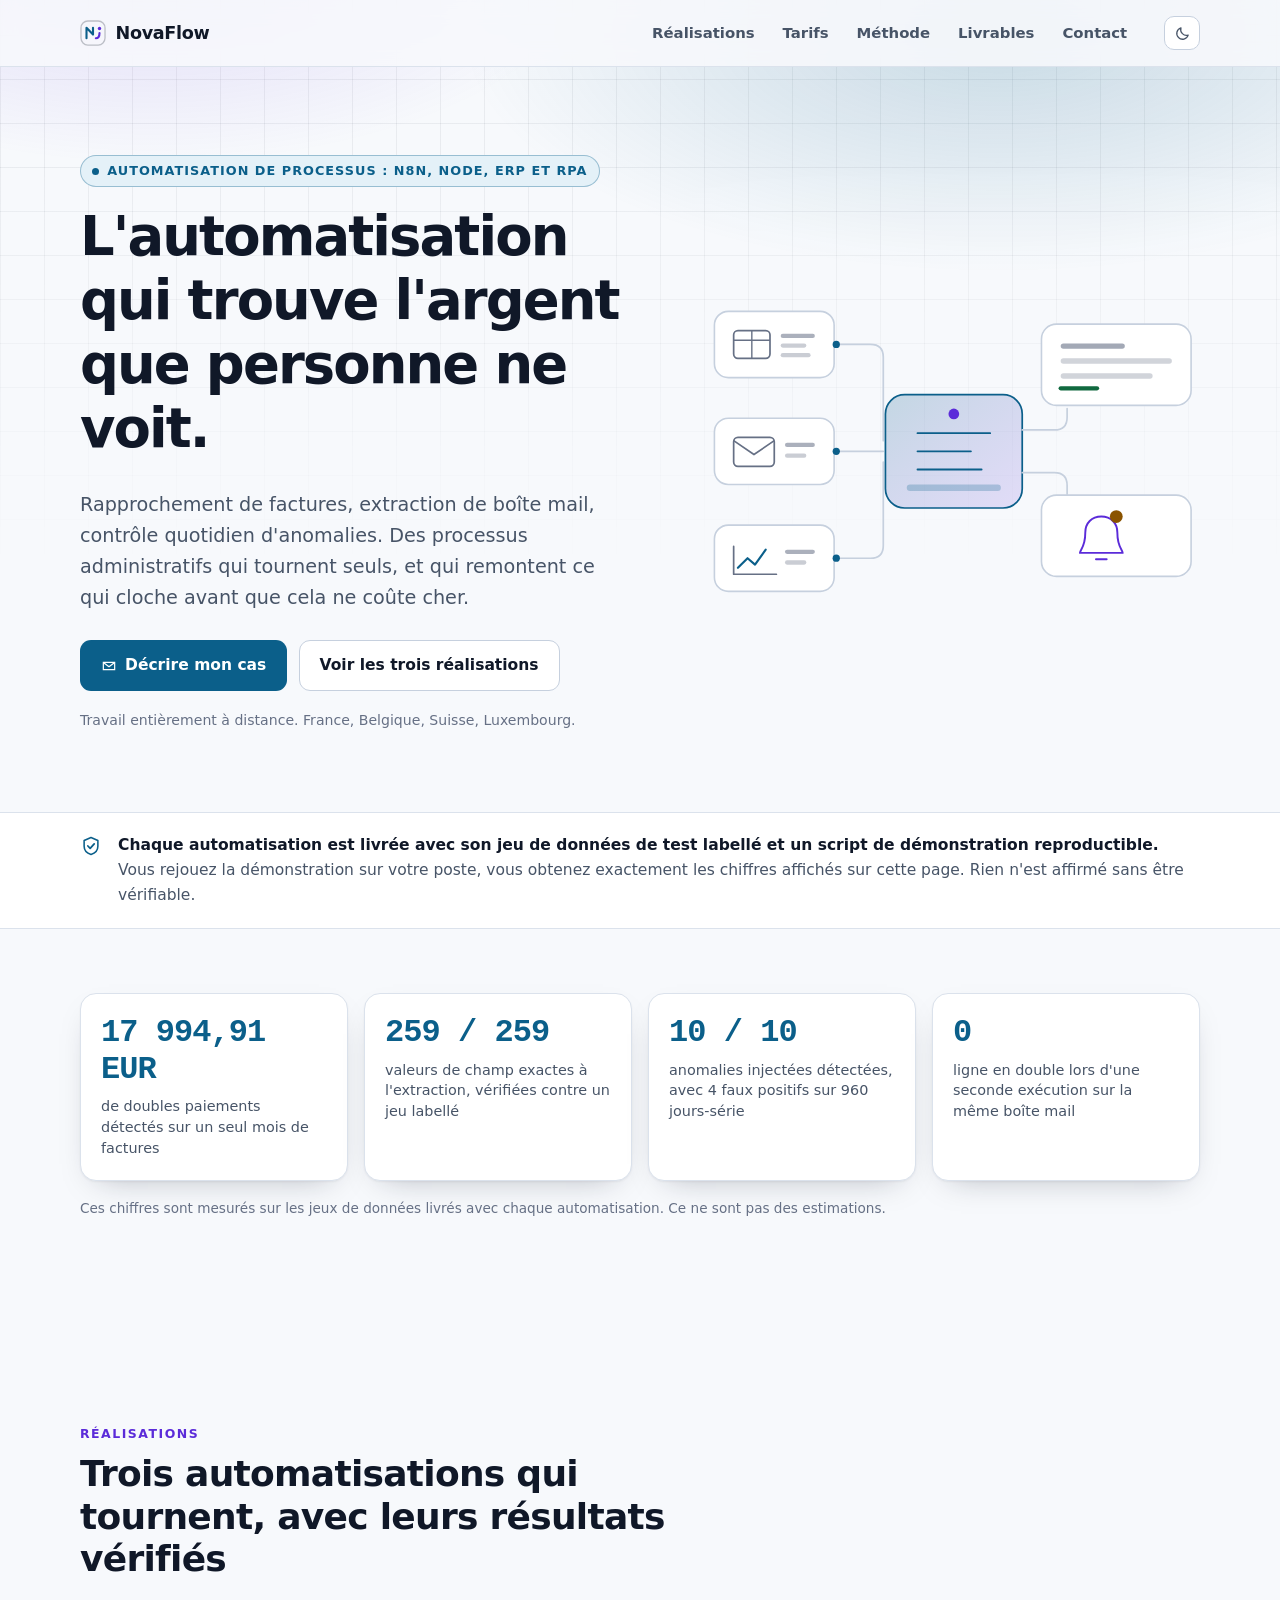
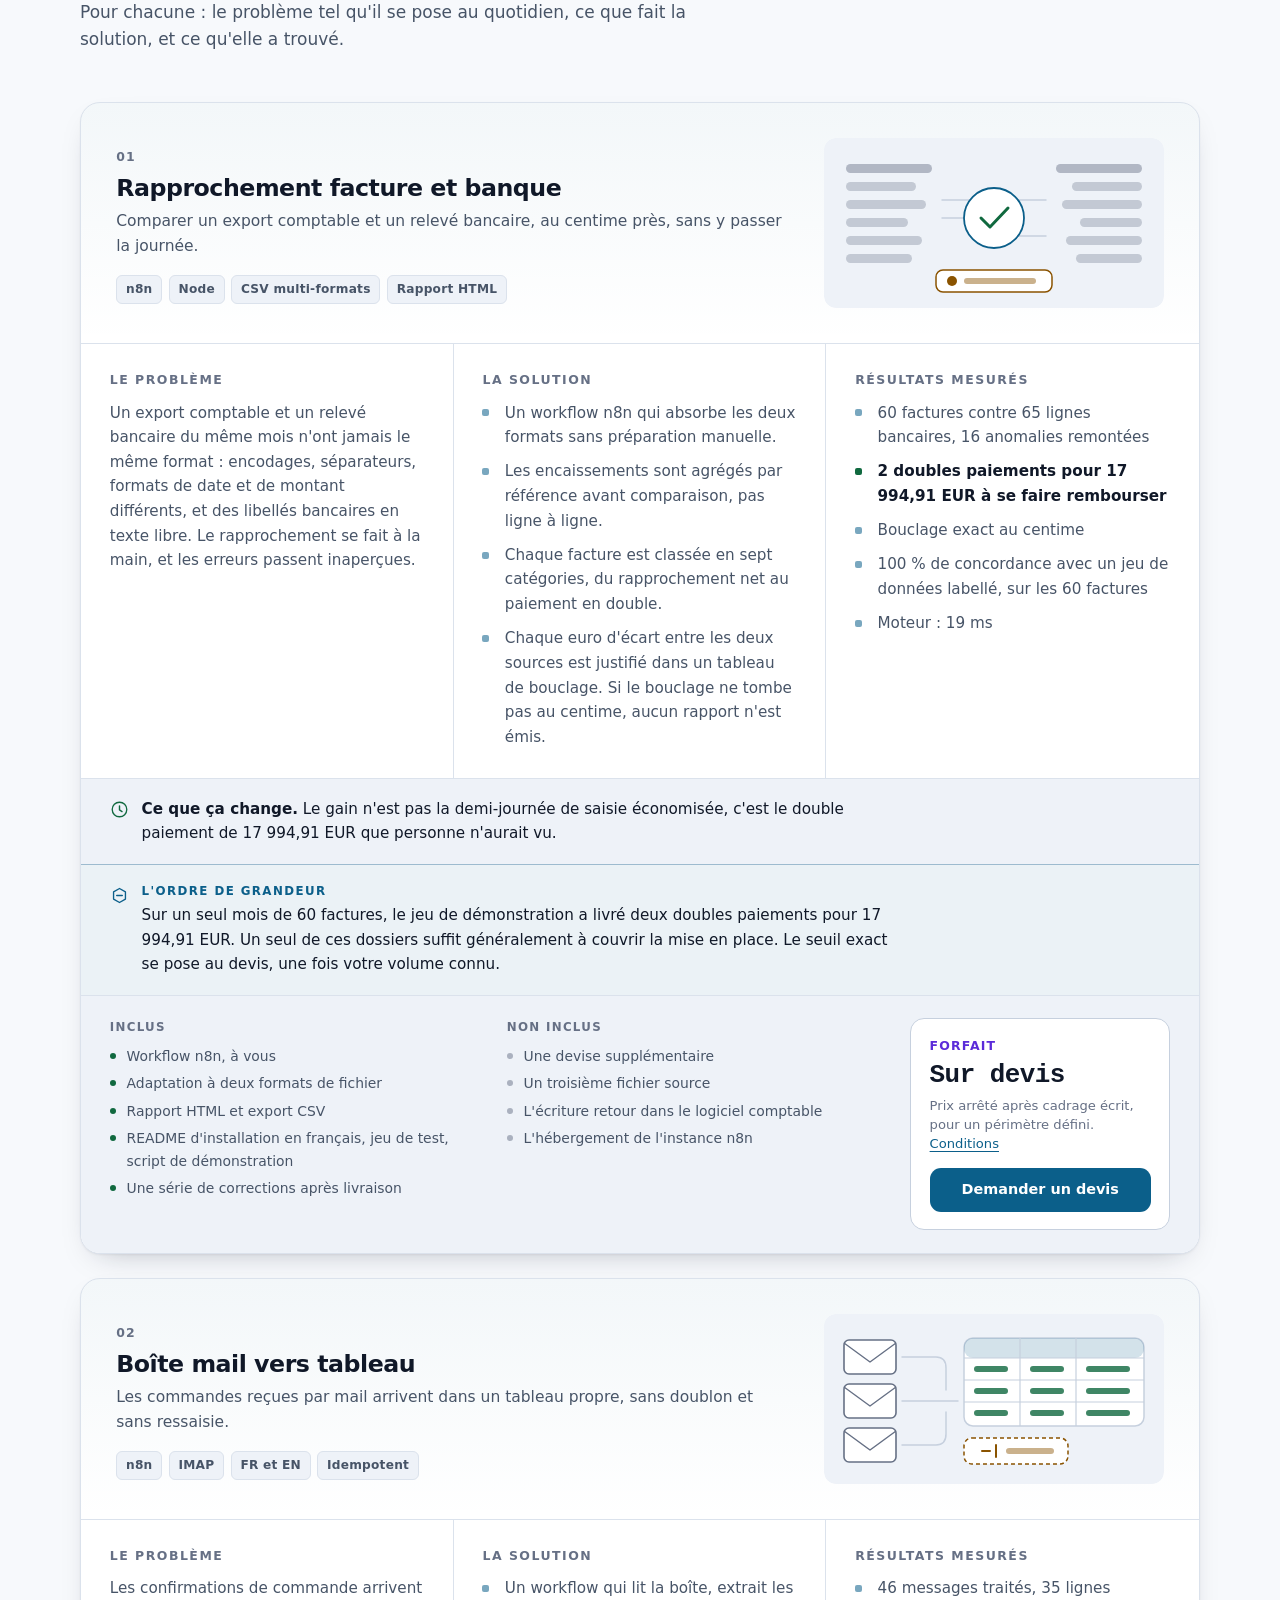
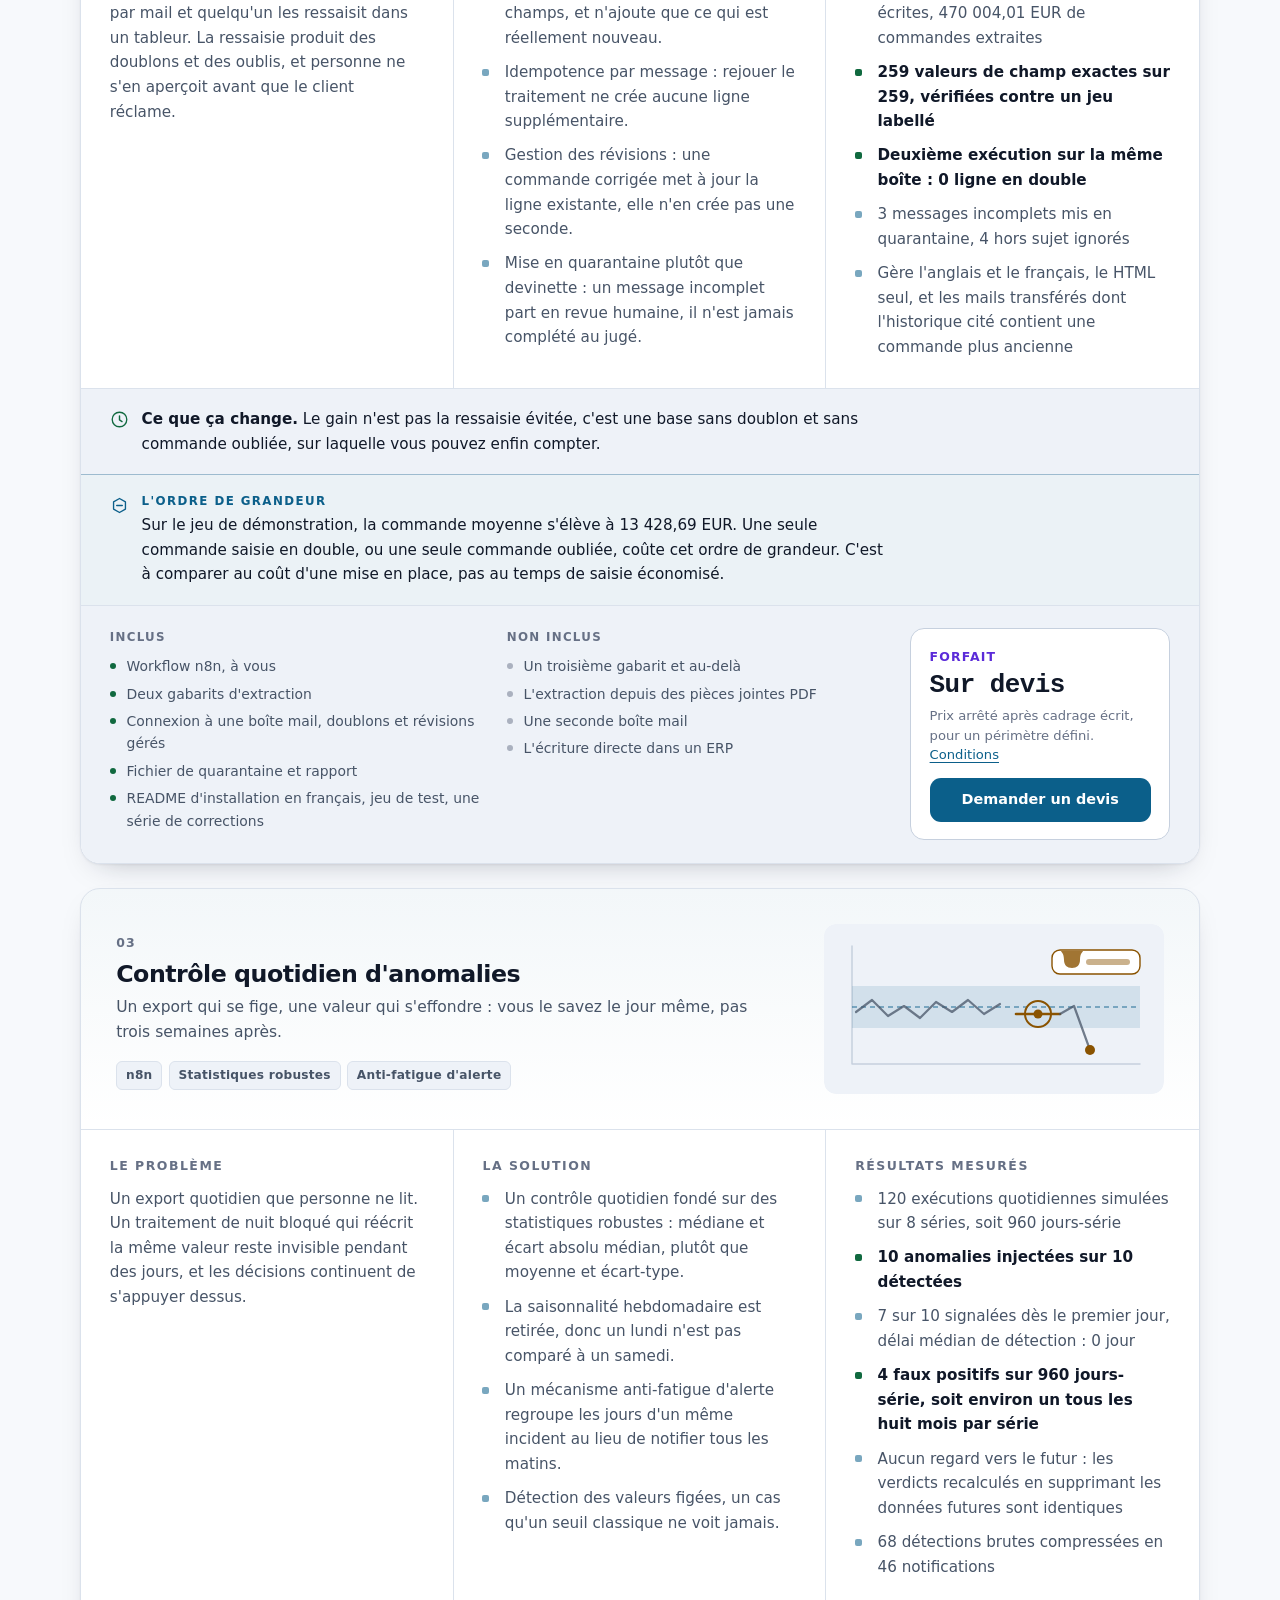
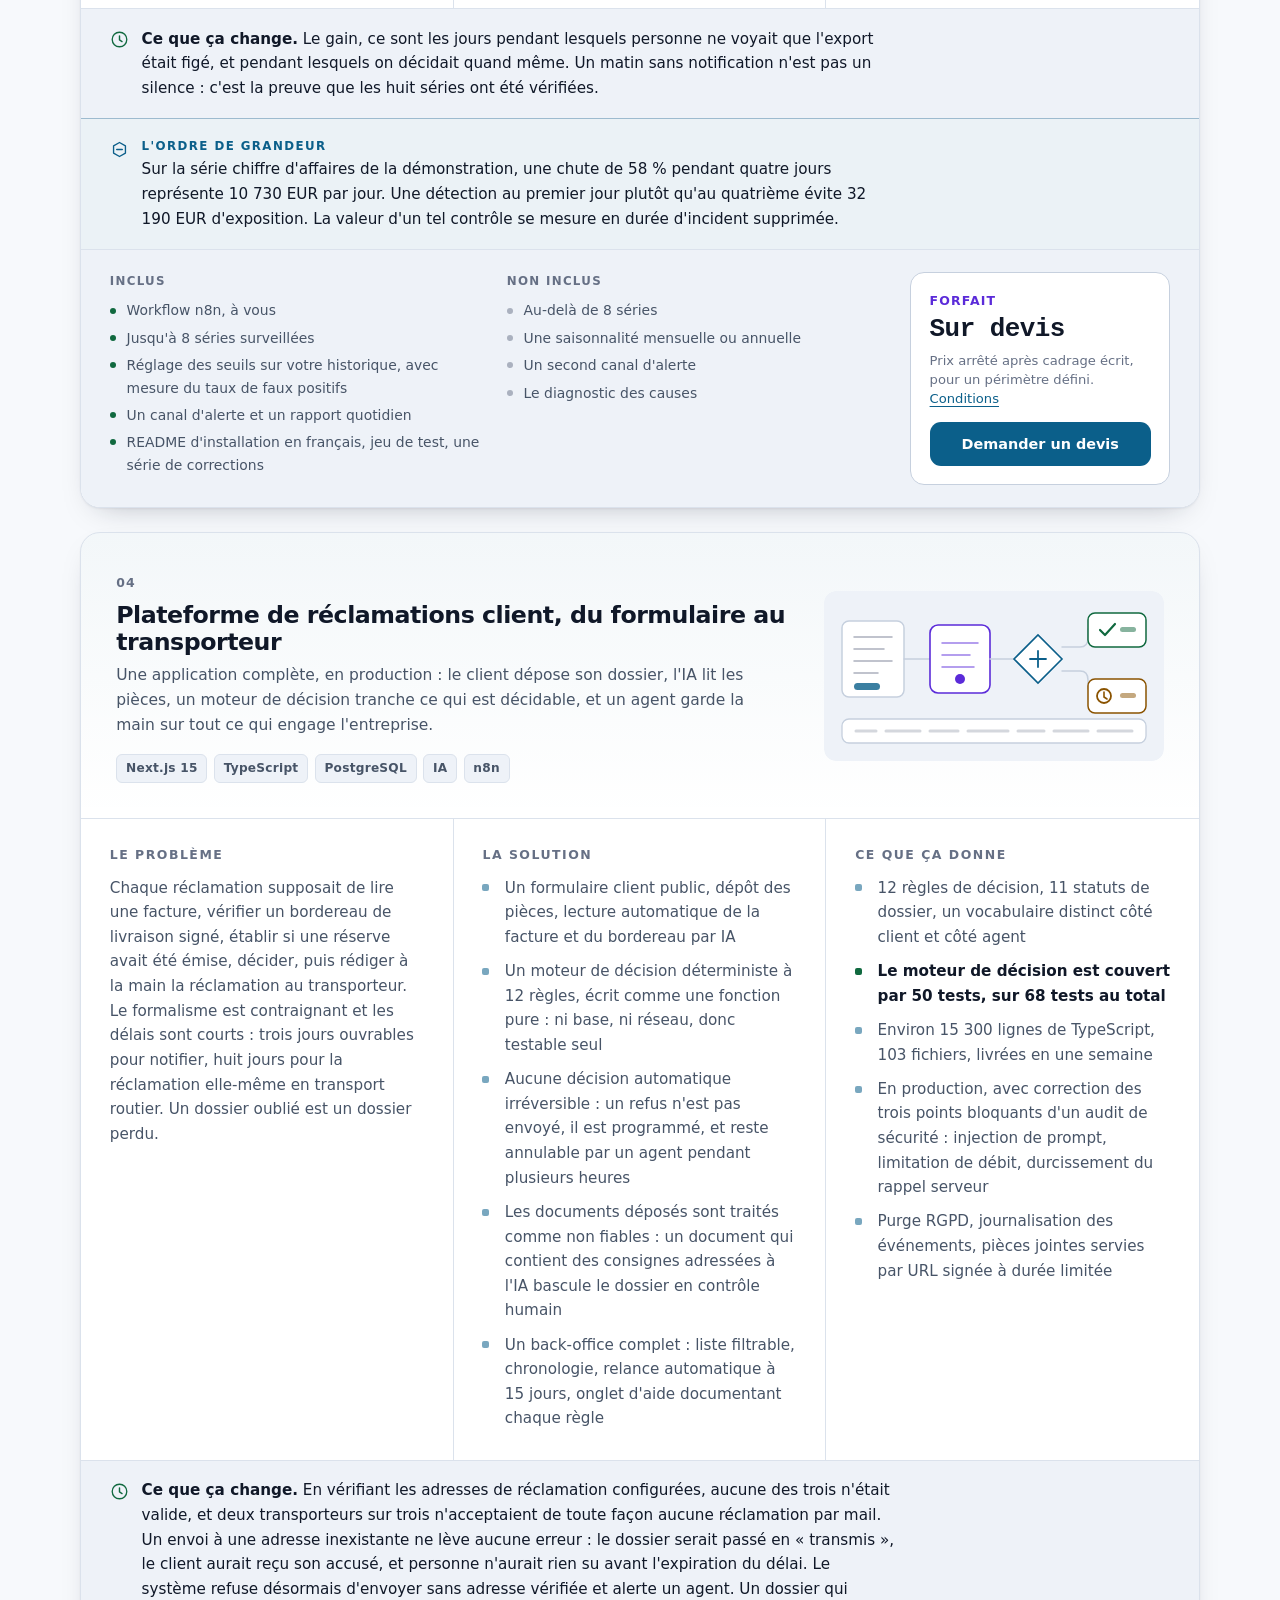
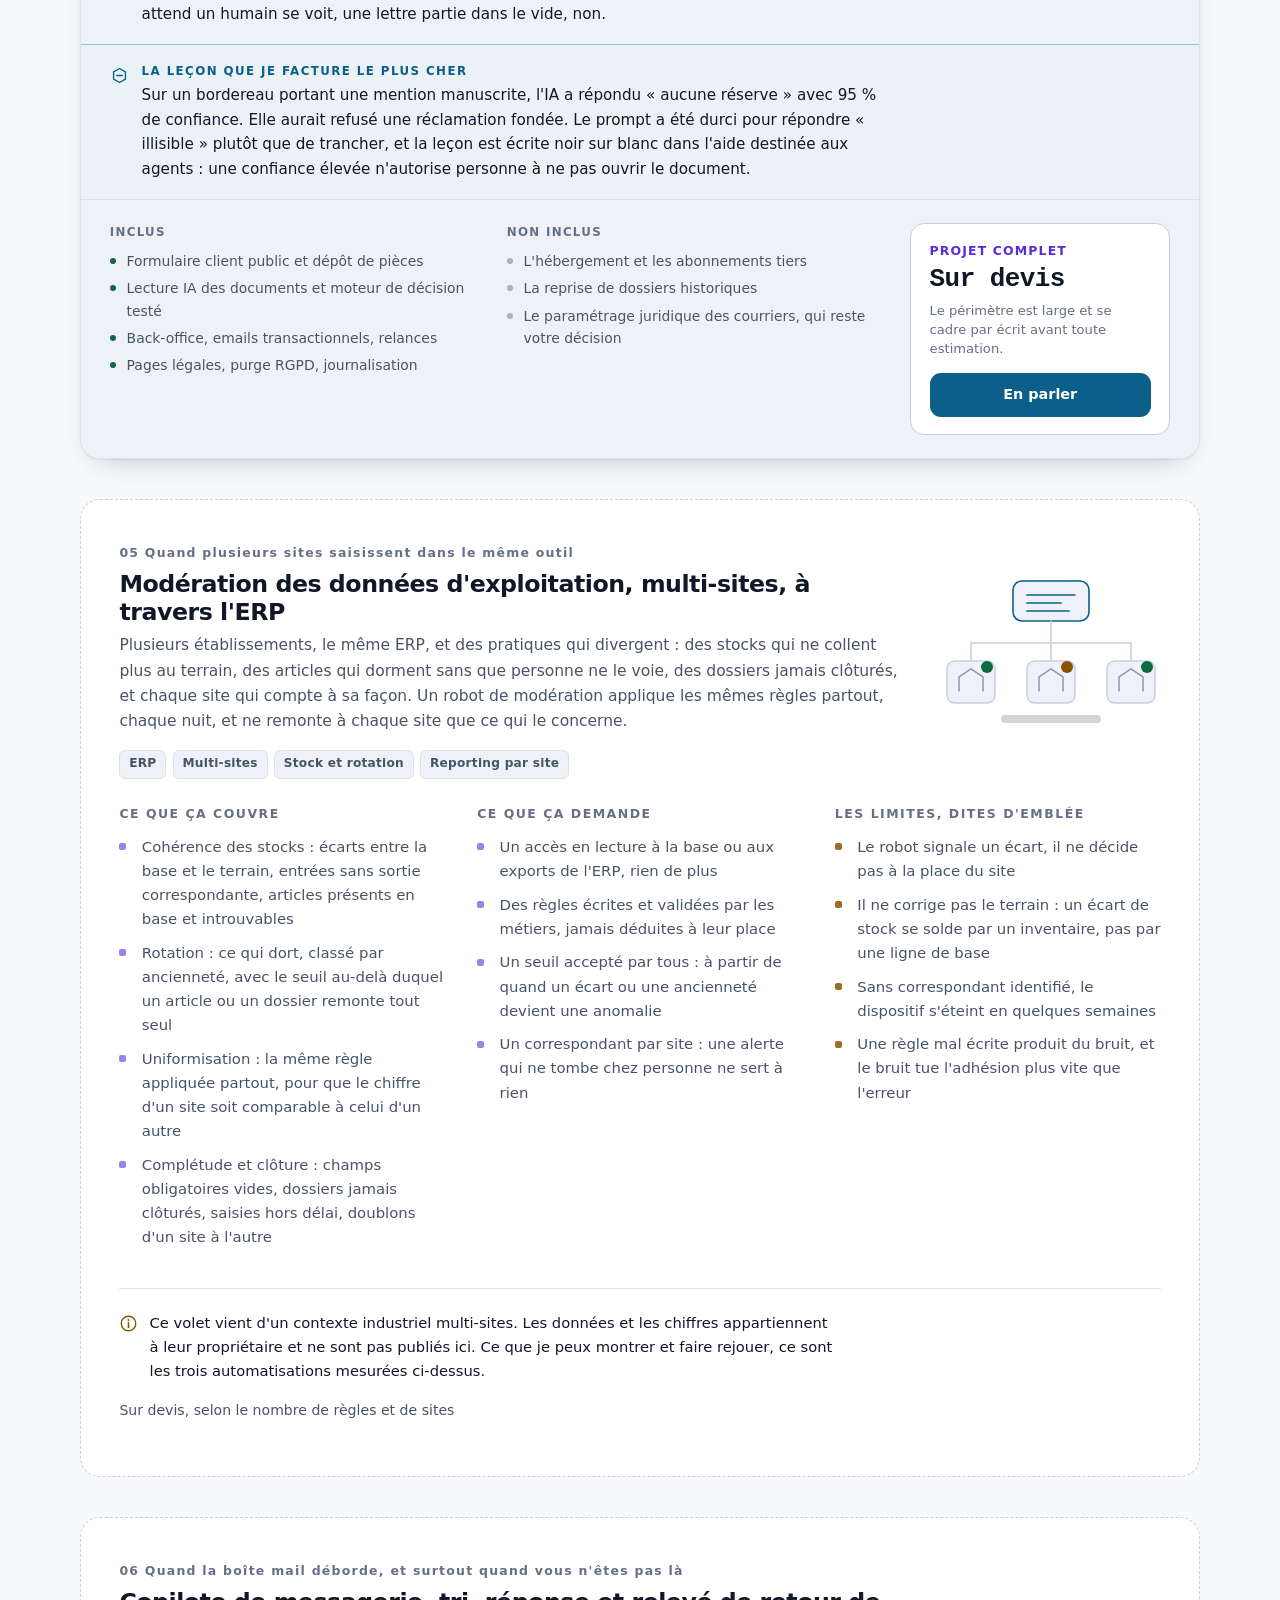
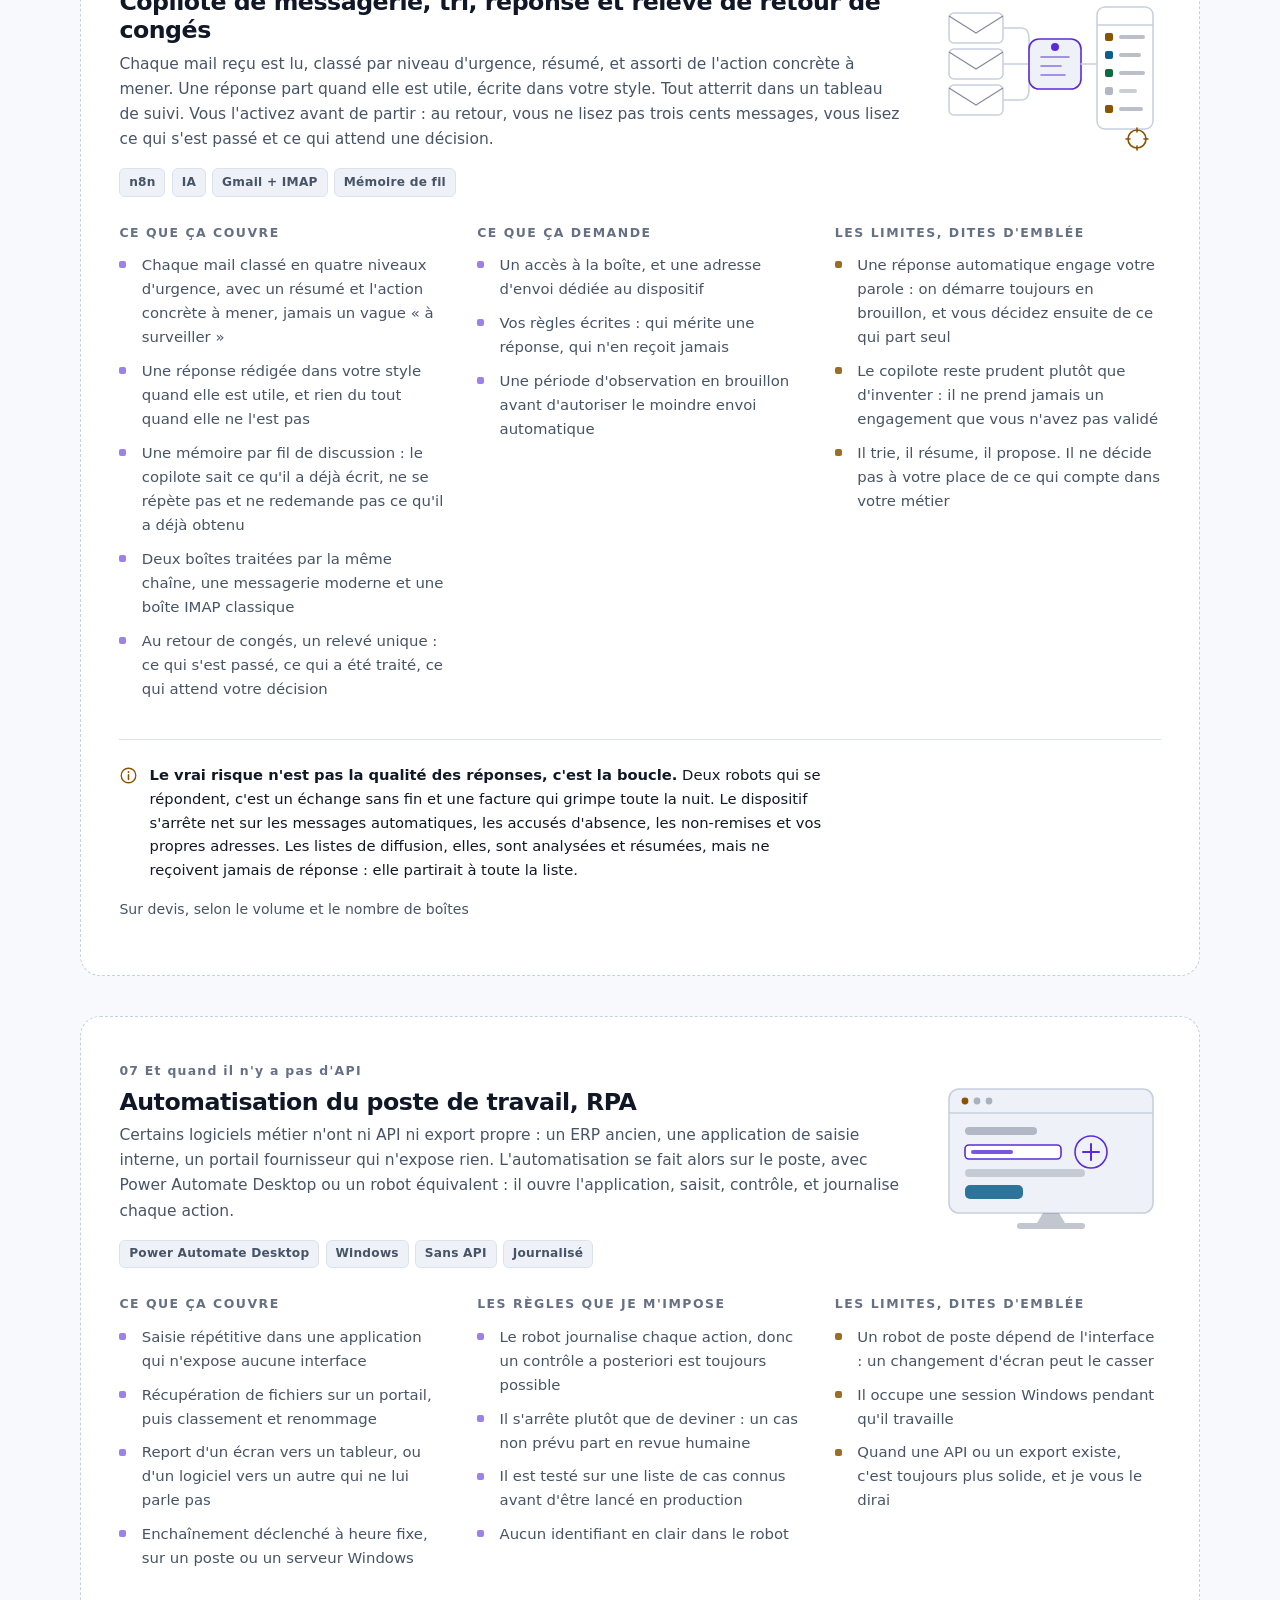
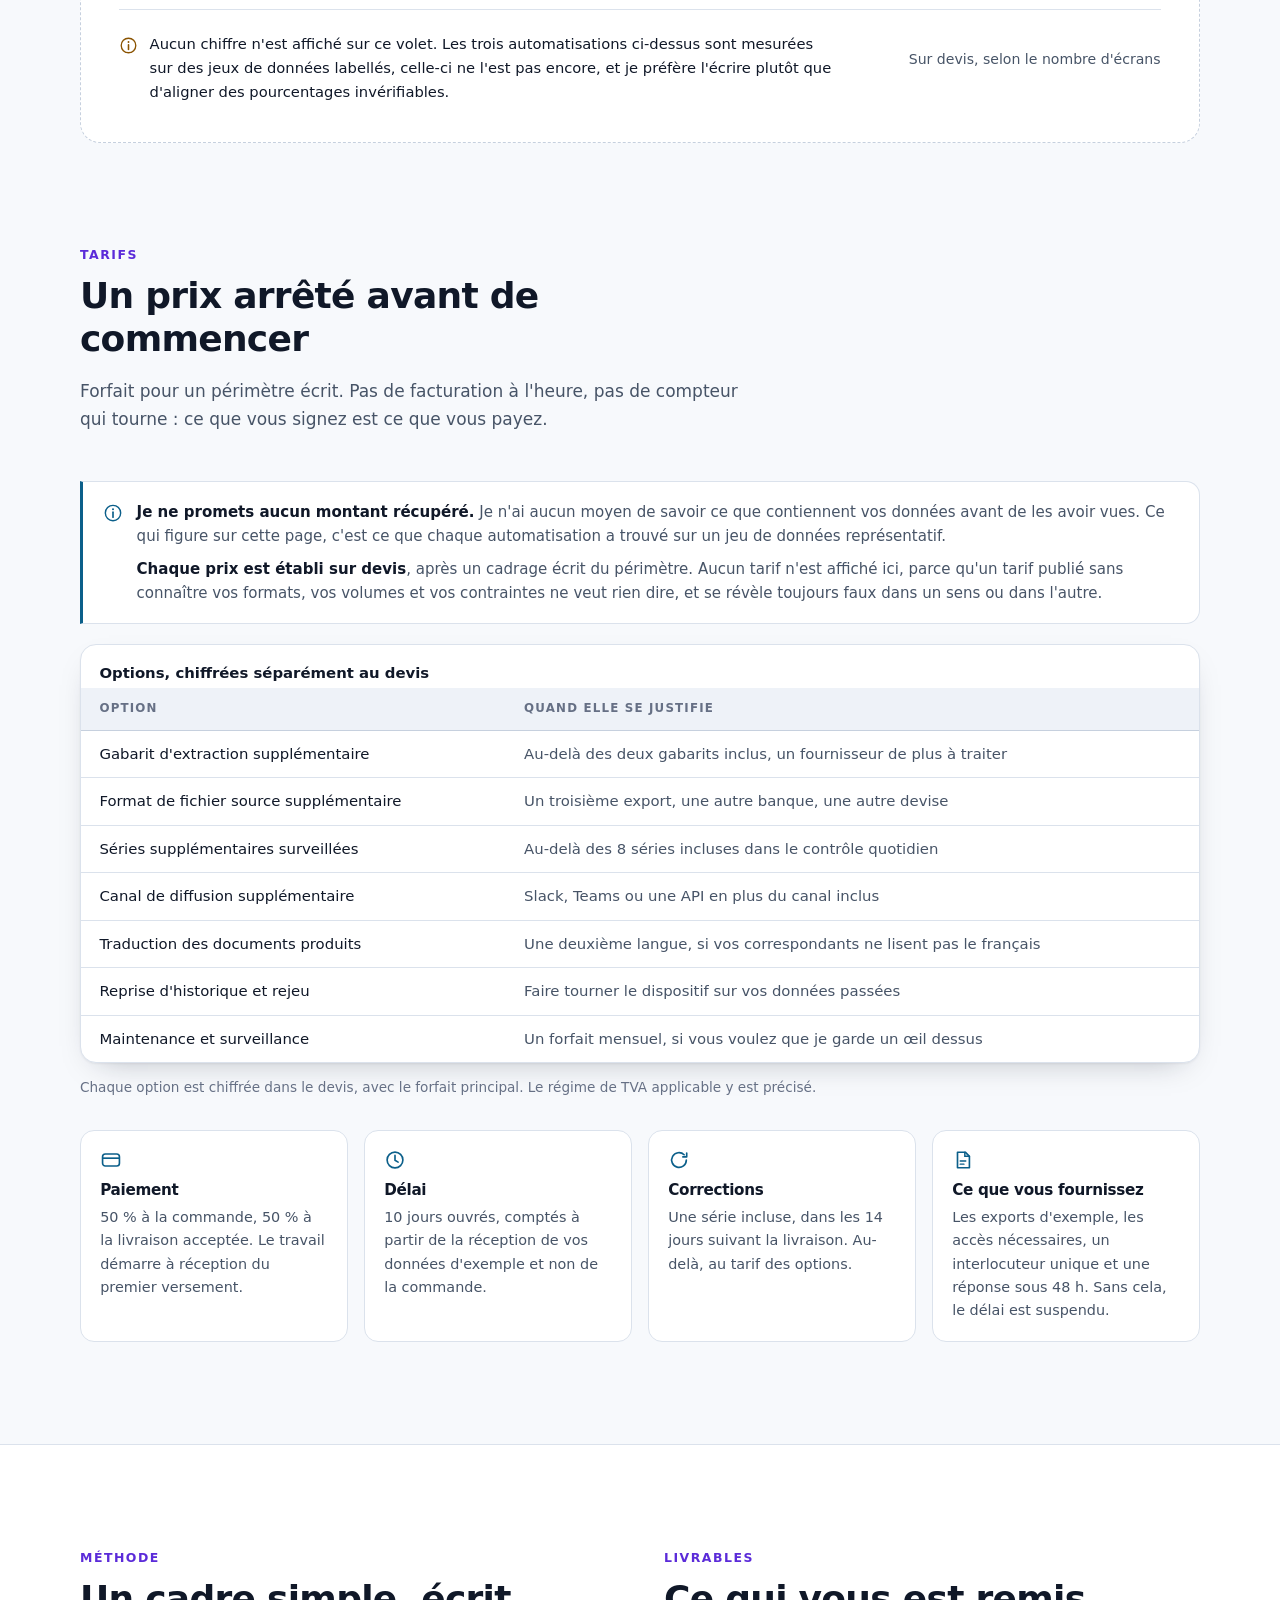
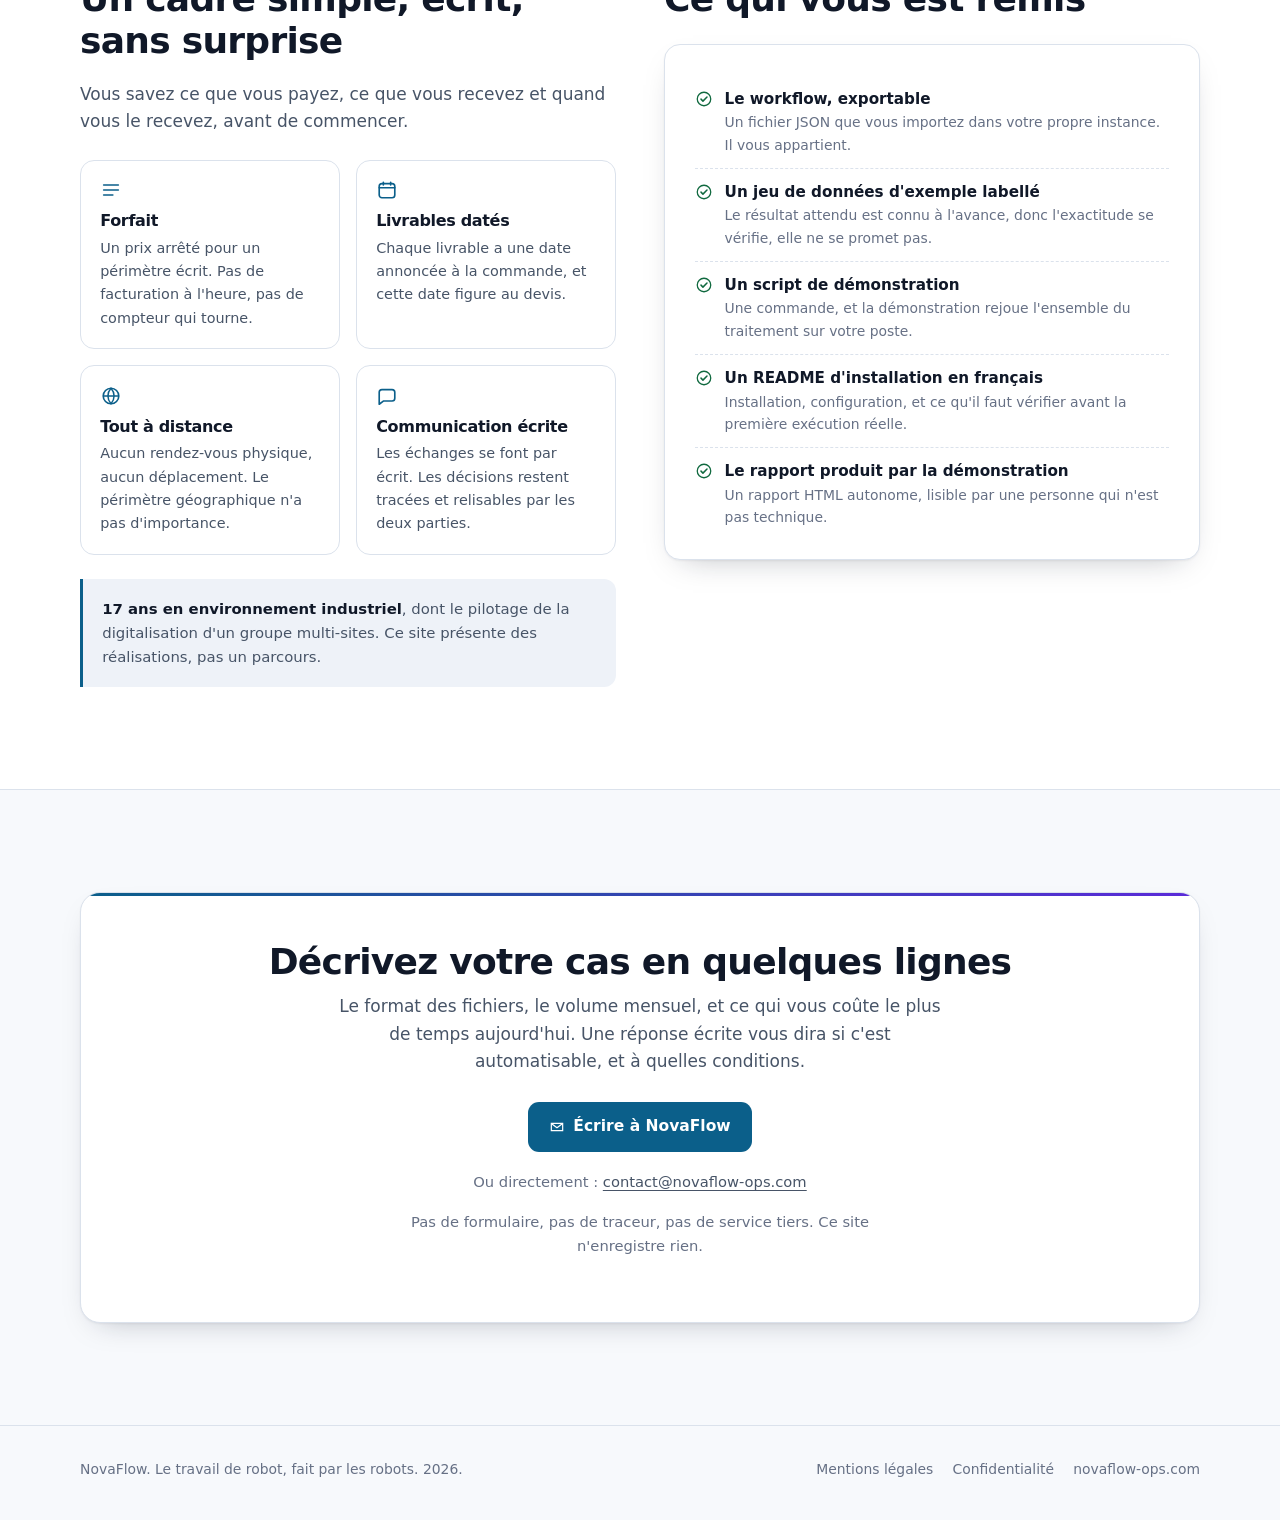
==== commit fbf13c1a: "Ajoute les pages legales, partage le CSS et pose la nouvelle signature Tache 1: mentions-legales.htm" ====
--- a/index.html
+++ b/index.html
@@ -3,8 +3,8 @@
 <head>
 <meta charset="utf-8">
 <meta name="viewport" content="width=device-width, initial-scale=1">
-<title>NovaFlow, automatisation de processus</title>
-<meta name="description" content="Automatisation de processus administratifs : rapprochement de factures, extraction de boîte mail, contrôle quotidien d'anomalies. Chaque livraison inclut son jeu de données de test labellé et un script de démonstration reproductible.">
+<title>NovaFlow. Le travail de robot, fait par les robots.</title>
+<meta name="description" content="Le travail de robot, fait par les robots. Rapprochement de factures, extraction de boîte mail, contrôle quotidien d'anomalies : des processus administratifs livrés avec leur jeu de données de test et un script de démonstration reproductible.">
 <meta name="color-scheme" content="light dark">
 <meta name="theme-color" content="#f7f9fc" media="(prefers-color-scheme: light)">
 <meta name="theme-color" content="#080c16" media="(prefers-color-scheme: dark)">
@@ -12,8 +12,8 @@
 <meta property="og:type" content="website">
 <meta property="og:url" content="https://novaflow-ops.com/">
 <meta property="og:site_name" content="NovaFlow">
-<meta property="og:title" content="NovaFlow, automatisation de processus">
-<meta property="og:description" content="Rapprochement de factures, extraction de boîte mail, contrôle quotidien d'anomalies. Chaque automatisation est livrée avec son jeu de données de test labellé et un script de démonstration reproductible.">
+<meta property="og:title" content="NovaFlow. Le travail de robot, fait par les robots.">
+<meta property="og:description" content="Le travail de robot, fait par les robots. Rapprochement de factures, extraction de boîte mail, contrôle quotidien d'anomalies : des processus administratifs livrés avec leur jeu de données de test et un script de démonstration reproductible.">
 <script type="application/ld+json">
 {
   "@context": "https://schema.org",
@@ -27,11 +27,13 @@
       "publisher": { "@id": "https://novaflow-ops.com/#org" }
     },
     {
-      "@type": "Organization",
+      "@type": "ProfessionalService",
       "@id": "https://novaflow-ops.com/#org",
       "name": "NovaFlow",
+      "slogan": "Le travail de robot, fait par les robots",
       "url": "https://novaflow-ops.com/",
       "email": "contact@novaflow-ops.com",
+      "founder": { "@type": "Person", "name": "Laurent Lersteau" },
       "description": "Automatisation de processus administratifs pour PME. Chaque automatisation est livrée avec son jeu de données de test labellé et un script de démonstration reproductible, ce qui rend les résultats annoncés vérifiables.",
       "areaServed": [
         { "@type": "Country", "name": "France" },
@@ -112,508 +114,7 @@
   } catch (e) {}
 })();
 </script>
-<style>
-/* ------------------------------------------------------------------
-   1. Thèmes
------------------------------------------------------------------- */
-/* Le thème suit la préférence système. Le bouton de bascule prend le dessus,
-   et ce choix explicite est mémorisé dans le navigateur. */
-:root {
-  --bg:        #f7f9fc;
-  --bg-2:      #ffffff;
-  --bg-3:      #eef2f8;
-  --ink:       #101828;
-  --ink-2:     #475467;
-  --ink-3:     #667085;
-  --line:      #dbe2ec;
-  --line-2:    #c6d0de;
-  --accent:    #0b5f8a;
-  --accent-2:  #5b2bd9;
-  --accent-ink:#ffffff;
-  --accent-soft:#e4f1f8;
-  --good:      #10693f;
-  --warn:      #8a5300;
-  --warn-soft: #fdf3e0;
-  --grid:      rgba(16, 24, 40, .06);
-  --shadow:    0 1px 2px rgba(16,24,40,.05), 0 12px 32px -18px rgba(16,24,40,.35);
-  --radius:    16px;
-}
-/* Valeurs sombres, appliquées soit par choix explicite, soit par le système. */
-:root[data-theme="dark"] {
-  --bg:        #080c16;
-  --bg-2:      #0f1524;
-  --bg-3:      #161d2f;
-  --ink:       #eaeff8;
-  --ink-2:     #b3bed1;
-  --ink-3:     #8a97ad;
-  --line:      #232c40;
-  --line-2:    #33405c;
-  --accent:    #67d3f5;
-  --accent-2:  #b39cff;
-  --accent-ink:#04121a;
-  --accent-soft:#10283a;
-  --good:      #4ddba0;
-  --warn:      #f0c274;
-  --warn-soft: #2c2313;
-  --grid:      rgba(255, 255, 255, .05);
-  --shadow:    0 1px 2px rgba(0,0,0,.4), 0 18px 44px -20px rgba(0,0,0,.9);
-}
-@media (prefers-color-scheme: dark) {
-  :root:not([data-theme="light"]) {
-    --bg:        #080c16;
-    --bg-2:      #0f1524;
-    --bg-3:      #161d2f;
-    --ink:       #eaeff8;
-    --ink-2:     #b3bed1;
-    --ink-3:     #8a97ad;
-    --line:      #232c40;
-    --line-2:    #33405c;
-    --accent:    #67d3f5;
-    --accent-2:  #b39cff;
-    --accent-ink:#04121a;
-    --accent-soft:#10283a;
-    --good:      #4ddba0;
-    --warn:      #f0c274;
-    --warn-soft: #2c2313;
-    --grid:      rgba(255, 255, 255, .05);
-    --shadow:    0 1px 2px rgba(0,0,0,.4), 0 18px 44px -20px rgba(0,0,0,.9);
-  }
-}
-
-/* ------------------------------------------------------------------
-   2. Base
------------------------------------------------------------------- */
-*, *::before, *::after { box-sizing: border-box; }
-html {
-  scroll-behavior: smooth;
-  scroll-padding-top: 84px;
-  -webkit-text-size-adjust: 100%;
-}
-body {
-  margin: 0;
-  background: var(--bg);
-  color: var(--ink);
-  font-family: system-ui, -apple-system, "Segoe UI", Roboto, "Helvetica Neue", Arial, sans-serif;
-  font-size: 17px;
-  line-height: 1.62;
-  overflow-x: hidden;
-  -webkit-font-smoothing: antialiased;
-}
-img, svg { max-width: 100%; }
-h1, h2, h3, h4 { line-height: 1.18; margin: 0 0 .5em; letter-spacing: -.02em; font-weight: 650; }
-h1 { font-size: clamp(2rem, 1.35rem + 2.7vw, 3.4rem); letter-spacing: -.035em; }
-h2 { font-size: clamp(1.5rem, 1.15rem + 1.5vw, 2.25rem); }
-h3 { font-size: clamp(1.15rem, 1rem + .6vw, 1.5rem); }
-p  { margin: 0 0 1rem; color: var(--ink-2); }
-a  { color: var(--accent); text-underline-offset: 3px; }
-ul { margin: 0; padding: 0; list-style: none; }
-strong { font-weight: 650; color: var(--ink); }
-code, .mono, .num {
-  font-family: ui-monospace, "Cascadia Mono", "SF Mono", Consolas, "Liberation Mono", monospace;
-  font-variant-numeric: tabular-nums;
-}
-:focus-visible {
-  outline: 3px solid var(--accent);
-  outline-offset: 2px;
-  border-radius: 6px;
-}
-.wrap { width: min(1120px, 100% - 2.5rem); margin-inline: auto; }
-@media (max-width: 560px) { .wrap { width: min(1120px, 100% - 1.75rem); } }
-section { padding: clamp(3.5rem, 8vw, 6.5rem) 0; }
-.skip {
-  position: absolute; left: -9999px; top: 0; z-index: 999;
-  background: var(--accent); color: var(--accent-ink);
-  padding: .7rem 1.1rem; border-radius: 0 0 10px 0; font-weight: 600;
-}
-.skip:focus { left: 0; }
-
-/* ------------------------------------------------------------------
-   3. En-tête
------------------------------------------------------------------- */
-.hdr {
-  position: sticky; top: 0; z-index: 50;
-  background: color-mix(in srgb, var(--bg) 88%, transparent);
-  backdrop-filter: blur(10px);
-  border-bottom: 1px solid var(--line);
-}
-@supports not (backdrop-filter: blur(4px)) { .hdr { background: var(--bg); } }
-.hdr-in { display: flex; align-items: center; gap: 1rem; height: 66px; }
-.brand { display: flex; align-items: center; gap: .6rem; font-weight: 700; letter-spacing: -.02em; font-size: 1.1rem; color: var(--ink); text-decoration: none; }
-.brand svg { width: 26px; height: 26px; flex: none; }
-.nav { display: flex; gap: .35rem; margin-left: auto; }
-.nav a {
-  color: var(--ink-2); text-decoration: none; font-size: .93rem; font-weight: 550;
-  padding: .45rem .7rem; border-radius: 9px;
-}
-.nav a:hover { color: var(--ink); background: var(--bg-3); }
-.hdr-tools { display: flex; align-items: center; gap: .4rem; margin-left: auto; }
-.nav + .hdr-tools { margin-left: .6rem; }
-.icon-btn {
-  display: grid; place-items: center; width: 36px; height: 34px;
-  border: 1px solid var(--line-2); border-radius: 10px; background: var(--bg-2);
-  color: var(--ink-2); cursor: pointer; padding: 0;
-}
-.icon-btn:hover { color: var(--ink); border-color: var(--accent); }
-.icon-btn svg { width: 17px; height: 17px; }
-/* L'icône montre la bascule disponible : lune en clair, soleil en sombre. */
-.i-moon { display: block; }
-.i-sun { display: none; }
-:root[data-theme="dark"] .i-moon { display: none; }
-:root[data-theme="dark"] .i-sun { display: block; }
-@media (prefers-color-scheme: dark) {
-  :root:not([data-theme="light"]) .i-moon { display: none; }
-  :root:not([data-theme="light"]) .i-sun { display: block; }
-}
-:root[data-theme="light"] .i-moon { display: block; }
-:root[data-theme="light"] .i-sun { display: none; }
-@media (max-width: 860px) { .nav { display: none; } .hdr-tools { margin-left: auto; } }
-
-/* ------------------------------------------------------------------
-   4. Accroche
------------------------------------------------------------------- */
-.hero { position: relative; padding: clamp(3rem, 7vw, 5.5rem) 0 clamp(2.5rem, 6vw, 4rem); }
-.hero::before {
-  content: ""; position: absolute; inset: -120px 0 auto 0; height: 620px; z-index: -1;
-  background:
-    radial-gradient(60% 55% at 78% 14%, color-mix(in srgb, var(--accent) 20%, transparent), transparent 70%),
-    radial-gradient(50% 50% at 12% 0%, color-mix(in srgb, var(--accent-2) 16%, transparent), transparent 70%),
-    linear-gradient(to bottom, var(--grid) 1px, transparent 1px) 0 0 / 100% 44px,
-    linear-gradient(to right, var(--grid) 1px, transparent 1px) 0 0 / 44px 100%;
-  -webkit-mask-image: linear-gradient(to bottom, #000 35%, transparent);
-  mask-image: linear-gradient(to bottom, #000 35%, transparent);
-  pointer-events: none;
-}
-.hero-grid { display: grid; grid-template-columns: minmax(0, 1.08fr) minmax(0, .92fr); gap: clamp(1.5rem, 4vw, 3.5rem); align-items: center; }
-@media (max-width: 900px) { .hero-grid { grid-template-columns: minmax(0, 1fr); } .hero-art { order: -1; } }
-.eyebrow {
-  display: inline-flex; align-items: center; gap: .5rem; margin-bottom: 1.1rem;
-  font-size: .8rem; font-weight: 650; letter-spacing: .08em; text-transform: uppercase;
-  color: var(--accent); background: var(--accent-soft);
-  border: 1px solid color-mix(in srgb, var(--accent) 35%, transparent);
-  padding: .3rem .7rem; border-radius: 999px;
-}
-.eyebrow .dot { width: 7px; height: 7px; border-radius: 50%; background: var(--accent); flex: none; }
-.hero p.lede { font-size: clamp(1.02rem, .95rem + .35vw, 1.2rem); max-width: 44ch; }
-.cta-row { display: flex; flex-wrap: wrap; gap: .7rem; margin-top: 1.7rem; }
-.btn {
-  display: inline-flex; align-items: center; gap: .5rem;
-  padding: .74rem 1.25rem; border-radius: 11px; font-weight: 620; font-size: .97rem;
-  text-decoration: none; border: 1px solid transparent; cursor: pointer;
-}
-.btn-1 { background: var(--accent); color: var(--accent-ink); }
-.btn-1:hover { filter: brightness(1.08); }
-.btn-2 { background: var(--bg-2); color: var(--ink); border-color: var(--line-2); }
-.btn-2:hover { border-color: var(--accent); color: var(--accent); }
-.btn svg { width: 16px; height: 16px; }
-.hero-note { margin-top: 1.1rem; font-size: .88rem; color: var(--ink-3); }
-.hero-art svg { width: 100%; height: auto; display: block; }
-
-/* ------------------------------------------------------------------
-   5. Bandeau de confiance
------------------------------------------------------------------- */
-.trust {
-  border-block: 1px solid var(--line);
-  background: var(--bg-2);
-  padding: 1.25rem 0;
-}
-.trust-in { display: flex; gap: 1rem; align-items: flex-start; }
-.trust svg { width: 22px; height: 22px; flex: none; color: var(--accent); margin-top: .18rem; }
-.trust p { margin: 0; font-size: .97rem; }
-
-/* ------------------------------------------------------------------
-   6. Chiffres
------------------------------------------------------------------- */
-.stats { padding-top: clamp(2.5rem, 6vw, 4rem); }
-.stat-grid { display: grid; grid-template-columns: repeat(4, minmax(0, 1fr)); gap: 1rem; }
-@media (max-width: 900px) { .stat-grid { grid-template-columns: repeat(2, minmax(0, 1fr)); } }
-@media (max-width: 480px) { .stat-grid { grid-template-columns: minmax(0, 1fr); } }
-.stat {
-  background: var(--bg-2); border: 1px solid var(--line); border-radius: var(--radius);
-  padding: 1.3rem 1.25rem; box-shadow: var(--shadow); min-width: 0;
-}
-.stat .v {
-  display: block; font-size: clamp(1.5rem, 1.1rem + 1.5vw, 2rem); font-weight: 700;
-  letter-spacing: -.03em; color: var(--ink); line-height: 1.15; word-break: break-word;
-}
-.stat .v em { font-style: normal; color: var(--accent); }
-.stat .k { display: block; margin-top: .5rem; font-size: .9rem; color: var(--ink-2); line-height: 1.45; }
-.stat-note { margin: 1rem 0 0; font-size: .85rem; color: var(--ink-3); }
-
-/* ------------------------------------------------------------------
-   7. Titres de section
------------------------------------------------------------------- */
-.sec-head { max-width: 62ch; margin-bottom: clamp(2rem, 4vw, 3rem); }
-.sec-head .kicker {
-  font-size: .78rem; font-weight: 700; letter-spacing: .12em; text-transform: uppercase;
-  color: var(--accent-2); margin: 0 0 .6rem;
-}
-
-/* ------------------------------------------------------------------
-   8. Cartes réalisations
------------------------------------------------------------------- */
-.case {
-  background: var(--bg-2); border: 1px solid var(--line); border-radius: 20px;
-  box-shadow: var(--shadow); overflow: hidden; margin-bottom: 1.5rem;
-}
-.case-top {
-  display: grid; grid-template-columns: minmax(0, 1fr) minmax(0, 340px);
-  gap: clamp(1.25rem, 3vw, 2.5rem); align-items: center;
-  padding: clamp(1.4rem, 3vw, 2.2rem);
-  border-bottom: 1px solid var(--line);
-  background: linear-gradient(180deg, color-mix(in srgb, var(--accent) 5%, transparent), transparent);
-}
-@media (max-width: 820px) { .case-top { grid-template-columns: minmax(0, 1fr); } }
-.case-num {
-  display: inline-block; font-size: .78rem; font-weight: 700; letter-spacing: .1em;
-  color: var(--ink-3); margin-bottom: .5rem;
-}
-.case-top h3 { margin-bottom: .35rem; }
-.case-sub { margin: 0; font-size: .97rem; }
-.tags { display: flex; flex-wrap: wrap; gap: .4rem; margin-top: 1rem; }
-.tag {
-  font-size: .76rem; font-weight: 600; letter-spacing: .02em;
-  padding: .22rem .55rem; border-radius: 6px;
-  background: var(--bg-3); color: var(--ink-2); border: 1px solid var(--line);
-}
-.case-art svg { width: 100%; height: auto; display: block; border-radius: 12px; }
-.case-body {
-  display: grid; grid-template-columns: repeat(3, minmax(0, 1fr));
-  gap: 0;
-}
-@media (max-width: 940px) { .case-body { grid-template-columns: minmax(0, 1fr); } }
-.blk { padding: clamp(1.3rem, 2.5vw, 1.8rem); border-right: 1px solid var(--line); min-width: 0; }
-.blk:last-child { border-right: 0; }
-@media (max-width: 940px) { .blk { border-right: 0; border-bottom: 1px solid var(--line); } .blk:last-child { border-bottom: 0; } }
-.blk h4 {
-  font-size: .78rem; font-weight: 700; letter-spacing: .12em; text-transform: uppercase;
-  color: var(--ink-3); margin-bottom: .8rem;
-}
-.blk p { font-size: .95rem; margin-bottom: 0; }
-.blk ul li {
-  position: relative; padding-left: 1.4rem; margin-bottom: .6rem;
-  font-size: .95rem; color: var(--ink-2);
-}
-.blk ul li::before {
-  content: ""; position: absolute; left: 0; top: .58em;
-  width: 7px; height: 7px; border-radius: 2px; background: var(--accent); opacity: .55;
-}
-.blk ul li:last-child { margin-bottom: 0; }
-.blk li.hi { color: var(--ink); font-weight: 600; }
-.blk li.hi::before { opacity: 1; background: var(--good); }
-.case-band {
-  display: flex; gap: .8rem; align-items: flex-start;
-  padding: 1.1rem clamp(1.3rem, 2.5vw, 1.8rem);
-  border-top: 1px solid var(--line); background: var(--bg-3);
-}
-.case-band svg { width: 19px; height: 19px; flex: none; color: var(--good); margin-top: .22rem; }
-.case-band p { margin: 0; font-size: .95rem; color: var(--ink); max-width: 78ch; }
-.threshold {
-  display: flex; gap: .8rem; align-items: flex-start;
-  padding: 1.1rem clamp(1.3rem, 2.5vw, 1.8rem);
-  border-top: 1px solid color-mix(in srgb, var(--accent) 30%, var(--line));
-  background: color-mix(in srgb, var(--accent) 8%, transparent);
-}
-.threshold svg { width: 19px; height: 19px; flex: none; color: var(--accent); margin-top: .22rem; }
-.threshold .lbl {
-  display: block; font-size: .74rem; font-weight: 700; letter-spacing: .12em;
-  text-transform: uppercase; color: var(--accent); margin-bottom: .1rem;
-}
-.threshold p { margin: 0; font-size: .95rem; color: var(--ink); max-width: 78ch; }
-.case-foot {
-  display: grid; grid-template-columns: minmax(0, 1fr) minmax(0, 260px);
-  gap: clamp(1.2rem, 3vw, 2rem); align-items: start;
-  padding: 1.4rem clamp(1.3rem, 2.5vw, 1.8rem);
-  border-top: 1px solid var(--line); background: var(--bg-3);
-}
-@media (max-width: 820px) { .case-foot { grid-template-columns: minmax(0, 1fr); } }
-.scope { display: grid; grid-template-columns: repeat(2, minmax(0, 1fr)); gap: 1rem 1.6rem; min-width: 0; }
-@media (max-width: 560px) { .scope { grid-template-columns: minmax(0, 1fr); } }
-.scope h5 {
-  margin: 0 0 .5rem; font-size: .74rem; font-weight: 700; letter-spacing: .11em;
-  text-transform: uppercase; color: var(--ink-3);
-}
-.scope li { position: relative; padding-left: 1.05rem; margin-bottom: .3rem; font-size: .87rem; color: var(--ink-2); }
-.scope li::before {
-  content: ""; position: absolute; left: 0; top: .58em;
-  width: 6px; height: 6px; border-radius: 50%; background: var(--good);
-}
-.scope .out li::before { background: var(--ink-3); opacity: .5; }
-.price-card {
-  background: var(--bg-2); border: 1px solid var(--line-2); border-radius: 14px;
-  padding: 1.1rem 1.15rem; min-width: 0;
-}
-.price-card .pl { display: block; font-size: .78rem; font-weight: 700; letter-spacing: .09em; text-transform: uppercase; color: var(--accent-2); }
-.price-card .pv {
-  display: block; margin: .25rem 0 .45rem; font-size: 1.62rem; font-weight: 700;
-  letter-spacing: -.02em; color: var(--ink); line-height: 1.1;
-}
-.price-card .pn { display: block; font-size: .82rem; color: var(--ink-3); line-height: 1.45; }
-.price-card .btn { margin-top: .9rem; width: 100%; justify-content: center; padding: .58rem 1rem; font-size: .9rem; }
-
-/* ------------------------------------------------------------------
-   8c. Volet RPA
------------------------------------------------------------------- */
-.rpa {
-  background: var(--bg-2); border: 1px dashed var(--line-2); border-radius: 20px;
-  padding: clamp(1.5rem, 3.5vw, 2.4rem); margin-top: 2.5rem;
-}
-.rpa-head { display: grid; grid-template-columns: minmax(0, 1fr) minmax(0, 220px); gap: clamp(1.2rem, 3vw, 2.5rem); align-items: center; }
-@media (max-width: 780px) { .rpa-head { grid-template-columns: minmax(0, 1fr); } }
-.rpa-head h3 { margin-bottom: .4rem; }
-.rpa-cols { display: grid; grid-template-columns: repeat(3, minmax(0, 1fr)); gap: clamp(1.2rem, 3vw, 2rem); margin-top: 1.8rem; }
-@media (max-width: 940px) { .rpa-cols { grid-template-columns: minmax(0, 1fr); } }
-.rpa-cols h4 {
-  font-size: .78rem; font-weight: 700; letter-spacing: .12em; text-transform: uppercase;
-  color: var(--ink-3); margin-bottom: .8rem;
-}
-.rpa-cols li { position: relative; padding-left: 1.4rem; margin-bottom: .6rem; font-size: .93rem; color: var(--ink-2); }
-.rpa-cols li::before {
-  content: ""; position: absolute; left: 0; top: .56em;
-  width: 7px; height: 7px; border-radius: 2px; background: var(--accent-2); opacity: .6;
-}
-.rpa-limits li::before { background: var(--warn); opacity: .85; }
-.rpa-foot {
-  display: flex; flex-wrap: wrap; gap: 1rem 1.5rem; align-items: center; justify-content: space-between;
-  margin-top: 1.8rem; padding-top: 1.4rem; border-top: 1px solid var(--line);
-}
-.rpa-foot .honest { display: flex; gap: .7rem; align-items: flex-start; max-width: 66ch; min-width: 0; }
-.rpa-foot .honest svg { width: 19px; height: 19px; flex: none; color: var(--warn); margin-top: .22rem; }
-.rpa-foot .honest p { margin: 0; font-size: .92rem; color: var(--ink); }
-.price-inline { display: flex; align-items: center; gap: .6rem; flex-wrap: wrap; font-size: .88rem; color: var(--ink-2); }
-.price-inline .todo {
-  font-family: ui-monospace, "Cascadia Mono", Consolas, monospace;
-  font-size: .82rem; font-weight: 700;
-  color: var(--warn); background: var(--warn-soft);
-  border: 1px dashed var(--warn); border-radius: 8px; padding: .25rem .55rem;
-}
-
-/* ------------------------------------------------------------------
-   8b. Tarifs
------------------------------------------------------------------- */
-.note-box {
-  display: flex; gap: .85rem; align-items: flex-start;
-  background: var(--bg-2); border: 1px solid var(--line); border-left: 3px solid var(--accent);
-  border-radius: 0 14px 14px 0; padding: 1.1rem 1.25rem; margin-bottom: 1.25rem;
-}
-.note-box svg { width: 20px; height: 20px; flex: none; color: var(--accent); margin-top: .2rem; }
-.note-box p { margin: 0; font-size: .94rem; }
-.note-box p + p { margin-top: .5rem; }
-.tbl-wrap {
-  overflow-x: auto; border: 1px solid var(--line); border-radius: var(--radius);
-  background: var(--bg-2); box-shadow: var(--shadow); -webkit-overflow-scrolling: touch;
-}
-table { border-collapse: collapse; width: 100%; min-width: 430px; font-size: .93rem; }
-caption { text-align: left; padding: 1rem 1.15rem .2rem; font-weight: 650; color: var(--ink); }
-th, td { text-align: left; padding: .7rem 1.15rem; border-bottom: 1px solid var(--line); color: var(--ink-2); }
-thead th {
-  font-size: .74rem; font-weight: 700; letter-spacing: .1em; text-transform: uppercase;
-  color: var(--ink-3); background: var(--bg-3); border-bottom: 1px solid var(--line-2);
-}
-tbody tr:last-child td { border-bottom: 0; }
-td.n, th.n {
-  text-align: right; white-space: nowrap;
-  font-family: ui-monospace, "Cascadia Mono", Consolas, monospace; font-variant-numeric: tabular-nums;
-}
-tbody td:first-child { color: var(--ink); }
-.tbl-note { margin: .8rem 0 0; font-size: .85rem; color: var(--ink-3); }
-.cond { display: grid; grid-template-columns: repeat(4, minmax(0, 1fr)); gap: 1rem; margin-top: 2rem; }
-@media (max-width: 900px) { .cond { grid-template-columns: repeat(2, minmax(0, 1fr)); } }
-@media (max-width: 520px) { .cond { grid-template-columns: minmax(0, 1fr); } }
-.cond .mcard h4 { font-size: .95rem; }
-
-/* ------------------------------------------------------------------
-   9. Méthode et livrables
------------------------------------------------------------------- */
-.split { display: grid; grid-template-columns: repeat(2, minmax(0, 1fr)); gap: clamp(1.5rem, 4vw, 3rem); align-items: start; }
-@media (max-width: 900px) { .split { grid-template-columns: minmax(0, 1fr); } }
-.mcards { display: grid; grid-template-columns: repeat(2, minmax(0, 1fr)); gap: 1rem; }
-@media (max-width: 560px) { .mcards { grid-template-columns: minmax(0, 1fr); } }
-.mcard {
-  background: var(--bg-2); border: 1px solid var(--line); border-radius: 14px; padding: 1.15rem 1.2rem;
-}
-.mcard h4 { font-size: 1rem; margin-bottom: .35rem; }
-.mcard p { font-size: .9rem; margin: 0; }
-.mcard .ic { display: block; width: 22px; height: 22px; color: var(--accent); margin-bottom: .7rem; }
-.deliver {
-  background: var(--bg-2); border: 1px solid var(--line); border-radius: var(--radius);
-  padding: clamp(1.3rem, 3vw, 1.9rem); box-shadow: var(--shadow);
-}
-.deliver li {
-  display: flex; gap: .7rem; align-items: flex-start;
-  padding: .7rem 0; border-bottom: 1px dashed var(--line); font-size: .95rem;
-}
-.deliver li:last-child { border-bottom: 0; padding-bottom: 0; }
-.deliver li svg { width: 18px; height: 18px; color: var(--good); flex: none; margin-top: .18rem; }
-.deliver li span.d { color: var(--ink-3); display: block; font-size: .87rem; }
-.about {
-  margin-top: 1.5rem; padding: 1.1rem 1.2rem; border-left: 3px solid var(--accent);
-  background: var(--bg-3); border-radius: 0 12px 12px 0;
-}
-.about p { margin: 0; font-size: .93rem; }
-
-/* ------------------------------------------------------------------
-   10. Contact
------------------------------------------------------------------- */
-.contact-card {
-  background: var(--bg-2); border: 1px solid var(--line); border-radius: 20px;
-  box-shadow: var(--shadow); padding: clamp(1.6rem, 4vw, 3rem); text-align: center;
-  position: relative; overflow: hidden;
-}
-.contact-card::before {
-  content: ""; position: absolute; inset: 0 0 auto 0; height: 3px;
-  background: linear-gradient(90deg, var(--accent), var(--accent-2));
-}
-.contact-card h2 { margin-bottom: .6rem; }
-.contact-card p { max-width: 56ch; margin-inline: auto; }
-.mailrow { display: flex; flex-wrap: wrap; gap: .7rem; justify-content: center; margin-top: 1.6rem; }
-.mail-lit {
-  font-size: .92rem; color: var(--ink-3); margin-top: 1.1rem; word-break: break-word;
-}
-.mail-lit a { color: var(--ink-2); }
-
-/* ------------------------------------------------------------------
-   11. Pied de page
------------------------------------------------------------------- */
-footer { border-top: 1px solid var(--line); padding: 2rem 0 2.5rem; }
-.foot-in { display: flex; flex-wrap: wrap; gap: 1rem; justify-content: space-between; align-items: center; }
-footer p { margin: 0; font-size: .87rem; color: var(--ink-3); }
-.todo-inline {
-  font-family: ui-monospace, Consolas, monospace; font-size: .78rem; font-weight: 700;
-  color: var(--warn); background: var(--warn-soft); border: 1px dashed var(--warn);
-  border-radius: 6px; padding: .12rem .45rem;
-}
-
-/* ------------------------------------------------------------------
-   12. Animations, désactivées si l'utilisateur les refuse
------------------------------------------------------------------- */
-.reveal { opacity: 0; transform: translateY(14px); transition: opacity .55s ease, transform .55s ease; }
-.reveal.on { opacity: 1; transform: none; }
-.flow-dot { animation: travel 3.6s linear infinite; }
-.flow-dot.d2 { animation-delay: 1.2s; }
-.flow-dot.d3 { animation-delay: 2.4s; }
-@keyframes travel {
-  0%   { transform: translateX(0);    opacity: 0; }
-  12%  { opacity: 1; }
-  88%  { opacity: 1; }
-  100% { transform: translateX(96px); opacity: 0; }
-}
-.pulse { animation: pulse 3s ease-in-out infinite; transform-origin: center; }
-@keyframes pulse { 0%, 100% { opacity: .35; } 50% { opacity: .9; } }
-@media (prefers-reduced-motion: reduce) {
-  html { scroll-behavior: auto; }
-  .reveal { opacity: 1; transform: none; transition: none; }
-  .flow-dot, .pulse { animation: none; }
-  .flow-dot { opacity: .9; }
-  * { animation-duration: .001ms !important; transition-duration: .001ms !important; }
-}
-
-/* Impression : version lisible en noir sur blanc. */
-@media print {
-  .hdr, .hero-art, .cta-row { display: none; }
-  body { background: #fff; color: #000; font-size: 12px; }
-  .case, .stat, .deliver, .contact-card { box-shadow: none; border-color: #999; break-inside: avoid; }
-}
-</style>
+<link rel="stylesheet" href="style.css">
 </head>
 <body>
 
@@ -1785,116 +1286,15 @@
 
 <footer>
   <div class="wrap foot-in">
-    <p>
-      NovaFlow, automatisation de processus documentés. 2026.
-      
-    </p>
-    <p><a href="https://novaflow-ops.com/" style="color:inherit;text-decoration:none">novaflow-ops.com</a></p>
+    <p>NovaFlow. Le travail de robot, fait par les robots. 2026.</p>
+    <nav class="foot-nav" aria-label="Liens légaux">
+      <a href="mentions-legales.html">Mentions légales</a>
+      <a href="confidentialite.html">Confidentialité</a>
+      <a href="https://novaflow-ops.com/">novaflow-ops.com</a>
+    </nav>
   </div>
 </footer>
 
-<script>
-(function () {
-  'use strict';
-
-  var root    = document.documentElement;
-  var btnTh   = document.getElementById('btnTheme');
-  var mailBtn = document.getElementById('mailBtn');
-
-  var store = {
-    get: function (k) { try { return localStorage.getItem(k); } catch (e) { return null; } },
-    set: function (k, v) { try { localStorage.setItem(k, v); } catch (e) {} }
-  };
-
-  /* ---------- Contact ----------
-     Objet et corps sont trop longs pour rester lisibles dans un attribut href. */
-  var MAIL = {
-    to: 'contact@novaflow-ops.com',
-    subject: 'NovaFlow, demande sur un processus a automatiser',
-    body: "Bonjour,\n\nVoici mon cas :\n\n- Processus concerne :\n- Formats de fichiers ou source (CSV, boite mail, base, autre) :\n- Volume mensuel approximatif :\n- Ce qui prend le plus de temps aujourd'hui :\n- Echeance souhaitee :\n\nMerci."
-  };
-
-  if (mailBtn) {
-    mailBtn.setAttribute('href',
-      'mailto:' + MAIL.to +
-      '?subject=' + encodeURIComponent(MAIL.subject) +
-      '&body=' + encodeURIComponent(MAIL.body));
-  }
-
-  /* ---------- Copie de l'adresse ----------
-     API native uniquement, repli silencieux si le navigateur ne la propose pas. */
-  var copyBtn = document.getElementById('btnCopy');
-
-  if (copyBtn) {
-    if (!navigator.clipboard || !navigator.clipboard.writeText) {
-      copyBtn.hidden = true;
-    } else {
-      copyBtn.addEventListener('click', function () {
-        navigator.clipboard.writeText(MAIL.to).then(function () {
-          var initial = copyBtn.getAttribute('data-label') || copyBtn.textContent;
-          copyBtn.setAttribute('data-label', initial);
-          copyBtn.textContent = 'Adresse copiée';
-          copyBtn.classList.add('ok');
-          setTimeout(function () {
-            copyBtn.textContent = initial;
-            copyBtn.classList.remove('ok');
-          }, 2400);
-        }, function () {});
-      });
-    }
-  }
-
-  /* ---------- Thème ----------
-     Sans choix explicite, c'est la préférence système qui décide. */
-  var prefersDark = window.matchMedia ? window.matchMedia('(prefers-color-scheme: dark)') : null;
-
-  function currentTheme() {
-    var t = root.getAttribute('data-theme');
-    if (t === 'light' || t === 'dark') return t;
-    return prefersDark && prefersDark.matches ? 'dark' : 'light';
-  }
-
-  function applyTheme(theme) {
-    root.setAttribute('data-theme', theme);
-    if (btnTh) btnTh.setAttribute('aria-pressed', String(theme === 'dark'));
-  }
-
-  /* Tant que l'utilisateur n'a rien choisi, le site suit le système en direct. */
-  if (prefersDark && prefersDark.addEventListener) {
-    prefersDark.addEventListener('change', function () {
-      if (!store.get('novaflow-theme')) {
-        root.removeAttribute('data-theme');
-        if (btnTh) btnTh.setAttribute('aria-pressed', String(currentTheme() === 'dark'));
-      }
-    });
-  }
-
-  if (btnTh) {
-    btnTh.addEventListener('click', function () {
-      var next = currentTheme() === 'dark' ? 'light' : 'dark';
-      store.set('novaflow-theme', next);
-      applyTheme(next);
-    });
-    /* Pas d'attribut posé au chargement sans choix mémorisé : le CSS suit le système. */
-    btnTh.setAttribute('aria-pressed', String(currentTheme() === 'dark'));
-  }
-
-  /* ---------- Apparition au défilement, coupée si l'utilisateur refuse les animations ---------- */
-  var reduce = window.matchMedia && window.matchMedia('(prefers-reduced-motion: reduce)').matches;
-  var items = document.querySelectorAll('.reveal');
-
-  if (reduce || !('IntersectionObserver' in window)) {
-    for (var i = 0; i < items.length; i++) items[i].classList.add('on');
-  } else {
-    var io = new IntersectionObserver(function (entries) {
-      entries.forEach(function (e) {
-        if (e.isIntersecting) { e.target.classList.add('on'); io.unobserve(e.target); }
-      });
-    }, { rootMargin: '0px 0px -8% 0px', threshold: .08 });
-
-    for (var j = 0; j < items.length; j++) io.observe(items[j]);
-  }
-})();
-</script>
+<script src="app.js"></script>
 </body>
 </html>
--- a/style.css
+++ b/style.css
@@ -0,0 +1,528 @@
+/* ------------------------------------------------------------------
+   1. Thèmes
+------------------------------------------------------------------ */
+/* Le thème suit la préférence système. Le bouton de bascule prend le dessus,
+   et ce choix explicite est mémorisé dans le navigateur. */
+:root {
+  --bg:        #f7f9fc;
+  --bg-2:      #ffffff;
+  --bg-3:      #eef2f8;
+  --ink:       #101828;
+  --ink-2:     #475467;
+  --ink-3:     #667085;
+  --line:      #dbe2ec;
+  --line-2:    #c6d0de;
+  --accent:    #0b5f8a;
+  --accent-2:  #5b2bd9;
+  --accent-ink:#ffffff;
+  --accent-soft:#e4f1f8;
+  --good:      #10693f;
+  --warn:      #8a5300;
+  --warn-soft: #fdf3e0;
+  --grid:      rgba(16, 24, 40, .06);
+  --shadow:    0 1px 2px rgba(16,24,40,.05), 0 12px 32px -18px rgba(16,24,40,.35);
+  --radius:    16px;
+}
+/* Valeurs sombres, appliquées soit par choix explicite, soit par le système. */
+:root[data-theme="dark"] {
+  --bg:        #080c16;
+  --bg-2:      #0f1524;
+  --bg-3:      #161d2f;
+  --ink:       #eaeff8;
+  --ink-2:     #b3bed1;
+  --ink-3:     #8a97ad;
+  --line:      #232c40;
+  --line-2:    #33405c;
+  --accent:    #67d3f5;
+  --accent-2:  #b39cff;
+  --accent-ink:#04121a;
+  --accent-soft:#10283a;
+  --good:      #4ddba0;
+  --warn:      #f0c274;
+  --warn-soft: #2c2313;
+  --grid:      rgba(255, 255, 255, .05);
+  --shadow:    0 1px 2px rgba(0,0,0,.4), 0 18px 44px -20px rgba(0,0,0,.9);
+}
+@media (prefers-color-scheme: dark) {
+  :root:not([data-theme="light"]) {
+    --bg:        #080c16;
+    --bg-2:      #0f1524;
+    --bg-3:      #161d2f;
+    --ink:       #eaeff8;
+    --ink-2:     #b3bed1;
+    --ink-3:     #8a97ad;
+    --line:      #232c40;
+    --line-2:    #33405c;
+    --accent:    #67d3f5;
+    --accent-2:  #b39cff;
+    --accent-ink:#04121a;
+    --accent-soft:#10283a;
+    --good:      #4ddba0;
+    --warn:      #f0c274;
+    --warn-soft: #2c2313;
+    --grid:      rgba(255, 255, 255, .05);
+    --shadow:    0 1px 2px rgba(0,0,0,.4), 0 18px 44px -20px rgba(0,0,0,.9);
+  }
+}
+
+/* ------------------------------------------------------------------
+   2. Base
+------------------------------------------------------------------ */
+*, *::before, *::after { box-sizing: border-box; }
+html {
+  scroll-behavior: smooth;
+  scroll-padding-top: 84px;
+  -webkit-text-size-adjust: 100%;
+}
+body {
+  margin: 0;
+  background: var(--bg);
+  color: var(--ink);
+  font-family: system-ui, -apple-system, "Segoe UI", Roboto, "Helvetica Neue", Arial, sans-serif;
+  font-size: 17px;
+  line-height: 1.62;
+  overflow-x: hidden;
+  -webkit-font-smoothing: antialiased;
+}
+img, svg { max-width: 100%; }
+h1, h2, h3, h4 { line-height: 1.18; margin: 0 0 .5em; letter-spacing: -.02em; font-weight: 650; }
+h1 { font-size: clamp(2rem, 1.35rem + 2.7vw, 3.4rem); letter-spacing: -.035em; }
+h2 { font-size: clamp(1.5rem, 1.15rem + 1.5vw, 2.25rem); }
+h3 { font-size: clamp(1.15rem, 1rem + .6vw, 1.5rem); }
+p  { margin: 0 0 1rem; color: var(--ink-2); }
+a  { color: var(--accent); text-underline-offset: 3px; }
+ul { margin: 0; padding: 0; list-style: none; }
+strong { font-weight: 650; color: var(--ink); }
+code, .mono, .num {
+  font-family: ui-monospace, "Cascadia Mono", "SF Mono", Consolas, "Liberation Mono", monospace;
+  font-variant-numeric: tabular-nums;
+}
+:focus-visible {
+  outline: 3px solid var(--accent);
+  outline-offset: 2px;
+  border-radius: 6px;
+}
+.wrap { width: min(1120px, 100% - 2.5rem); margin-inline: auto; }
+@media (max-width: 560px) { .wrap { width: min(1120px, 100% - 1.75rem); } }
+section { padding: clamp(3.5rem, 8vw, 6.5rem) 0; }
+.skip {
+  position: absolute; left: -9999px; top: 0; z-index: 999;
+  background: var(--accent); color: var(--accent-ink);
+  padding: .7rem 1.1rem; border-radius: 0 0 10px 0; font-weight: 600;
+}
+.skip:focus { left: 0; }
+
+/* ------------------------------------------------------------------
+   3. En-tête
+------------------------------------------------------------------ */
+.hdr {
+  position: sticky; top: 0; z-index: 50;
+  background: color-mix(in srgb, var(--bg) 88%, transparent);
+  backdrop-filter: blur(10px);
+  border-bottom: 1px solid var(--line);
+}
+@supports not (backdrop-filter: blur(4px)) { .hdr { background: var(--bg); } }
+.hdr-in { display: flex; align-items: center; gap: 1rem; height: 66px; }
+.brand { display: flex; align-items: center; gap: .6rem; font-weight: 700; letter-spacing: -.02em; font-size: 1.1rem; color: var(--ink); text-decoration: none; }
+.brand svg { width: 26px; height: 26px; flex: none; }
+.nav { display: flex; gap: .35rem; margin-left: auto; }
+.nav a {
+  color: var(--ink-2); text-decoration: none; font-size: .93rem; font-weight: 550;
+  padding: .45rem .7rem; border-radius: 9px;
+}
+.nav a:hover { color: var(--ink); background: var(--bg-3); }
+.hdr-tools { display: flex; align-items: center; gap: .4rem; margin-left: auto; }
+.nav + .hdr-tools { margin-left: .6rem; }
+.icon-btn {
+  display: grid; place-items: center; width: 36px; height: 34px;
+  border: 1px solid var(--line-2); border-radius: 10px; background: var(--bg-2);
+  color: var(--ink-2); cursor: pointer; padding: 0;
+}
+.icon-btn:hover { color: var(--ink); border-color: var(--accent); }
+.icon-btn svg { width: 17px; height: 17px; }
+/* L'icône montre la bascule disponible : lune en clair, soleil en sombre. */
+.i-moon { display: block; }
+.i-sun { display: none; }
+:root[data-theme="dark"] .i-moon { display: none; }
+:root[data-theme="dark"] .i-sun { display: block; }
+@media (prefers-color-scheme: dark) {
+  :root:not([data-theme="light"]) .i-moon { display: none; }
+  :root:not([data-theme="light"]) .i-sun { display: block; }
+}
+:root[data-theme="light"] .i-moon { display: block; }
+:root[data-theme="light"] .i-sun { display: none; }
+@media (max-width: 860px) { .nav { display: none; } .hdr-tools { margin-left: auto; } }
+
+/* ------------------------------------------------------------------
+   4. Accroche
+------------------------------------------------------------------ */
+.hero { position: relative; padding: clamp(3rem, 7vw, 5.5rem) 0 clamp(2.5rem, 6vw, 4rem); }
+.hero::before {
+  content: ""; position: absolute; inset: -120px 0 auto 0; height: 620px; z-index: -1;
+  background:
+    radial-gradient(60% 55% at 78% 14%, color-mix(in srgb, var(--accent) 20%, transparent), transparent 70%),
+    radial-gradient(50% 50% at 12% 0%, color-mix(in srgb, var(--accent-2) 16%, transparent), transparent 70%),
+    linear-gradient(to bottom, var(--grid) 1px, transparent 1px) 0 0 / 100% 44px,
+    linear-gradient(to right, var(--grid) 1px, transparent 1px) 0 0 / 44px 100%;
+  -webkit-mask-image: linear-gradient(to bottom, #000 35%, transparent);
+  mask-image: linear-gradient(to bottom, #000 35%, transparent);
+  pointer-events: none;
+}
+.hero-grid { display: grid; grid-template-columns: minmax(0, 1.08fr) minmax(0, .92fr); gap: clamp(1.5rem, 4vw, 3.5rem); align-items: center; }
+@media (max-width: 900px) { .hero-grid { grid-template-columns: minmax(0, 1fr); } .hero-art { order: -1; } }
+.eyebrow {
+  display: inline-flex; align-items: center; gap: .5rem; margin-bottom: 1.1rem;
+  font-size: .8rem; font-weight: 650; letter-spacing: .08em; text-transform: uppercase;
+  color: var(--accent); background: var(--accent-soft);
+  border: 1px solid color-mix(in srgb, var(--accent) 35%, transparent);
+  padding: .3rem .7rem; border-radius: 999px;
+}
+.eyebrow .dot { width: 7px; height: 7px; border-radius: 50%; background: var(--accent); flex: none; }
+.hero p.lede { font-size: clamp(1.02rem, .95rem + .35vw, 1.2rem); max-width: 44ch; }
+.cta-row { display: flex; flex-wrap: wrap; gap: .7rem; margin-top: 1.7rem; }
+.btn {
+  display: inline-flex; align-items: center; gap: .5rem;
+  padding: .74rem 1.25rem; border-radius: 11px; font-weight: 620; font-size: .97rem;
+  text-decoration: none; border: 1px solid transparent; cursor: pointer;
+}
+.btn-1 { background: var(--accent); color: var(--accent-ink); }
+.btn-1:hover { filter: brightness(1.08); }
+.btn-2 { background: var(--bg-2); color: var(--ink); border-color: var(--line-2); }
+.btn-2:hover { border-color: var(--accent); color: var(--accent); }
+.btn svg { width: 16px; height: 16px; }
+.hero-note { margin-top: 1.1rem; font-size: .88rem; color: var(--ink-3); }
+.hero-art svg { width: 100%; height: auto; display: block; }
+
+/* ------------------------------------------------------------------
+   5. Bandeau de confiance
+------------------------------------------------------------------ */
+.trust {
+  border-block: 1px solid var(--line);
+  background: var(--bg-2);
+  padding: 1.25rem 0;
+}
+.trust-in { display: flex; gap: 1rem; align-items: flex-start; }
+.trust svg { width: 22px; height: 22px; flex: none; color: var(--accent); margin-top: .18rem; }
+.trust p { margin: 0; font-size: .97rem; }
+
+/* ------------------------------------------------------------------
+   6. Chiffres
+------------------------------------------------------------------ */
+.stats { padding-top: clamp(2.5rem, 6vw, 4rem); }
+.stat-grid { display: grid; grid-template-columns: repeat(4, minmax(0, 1fr)); gap: 1rem; }
+@media (max-width: 900px) { .stat-grid { grid-template-columns: repeat(2, minmax(0, 1fr)); } }
+@media (max-width: 480px) { .stat-grid { grid-template-columns: minmax(0, 1fr); } }
+.stat {
+  background: var(--bg-2); border: 1px solid var(--line); border-radius: var(--radius);
+  padding: 1.3rem 1.25rem; box-shadow: var(--shadow); min-width: 0;
+}
+.stat .v {
+  display: block; font-size: clamp(1.5rem, 1.1rem + 1.5vw, 2rem); font-weight: 700;
+  letter-spacing: -.03em; color: var(--ink); line-height: 1.15; word-break: break-word;
+}
+.stat .v em { font-style: normal; color: var(--accent); }
+.stat .k { display: block; margin-top: .5rem; font-size: .9rem; color: var(--ink-2); line-height: 1.45; }
+.stat-note { margin: 1rem 0 0; font-size: .85rem; color: var(--ink-3); }
+
+/* ------------------------------------------------------------------
+   7. Titres de section
+------------------------------------------------------------------ */
+.sec-head { max-width: 62ch; margin-bottom: clamp(2rem, 4vw, 3rem); }
+.sec-head .kicker {
+  font-size: .78rem; font-weight: 700; letter-spacing: .12em; text-transform: uppercase;
+  color: var(--accent-2); margin: 0 0 .6rem;
+}
+
+/* ------------------------------------------------------------------
+   8. Cartes réalisations
+------------------------------------------------------------------ */
+.case {
+  background: var(--bg-2); border: 1px solid var(--line); border-radius: 20px;
+  box-shadow: var(--shadow); overflow: hidden; margin-bottom: 1.5rem;
+}
+.case-top {
+  display: grid; grid-template-columns: minmax(0, 1fr) minmax(0, 340px);
+  gap: clamp(1.25rem, 3vw, 2.5rem); align-items: center;
+  padding: clamp(1.4rem, 3vw, 2.2rem);
+  border-bottom: 1px solid var(--line);
+  background: linear-gradient(180deg, color-mix(in srgb, var(--accent) 5%, transparent), transparent);
+}
+@media (max-width: 820px) { .case-top { grid-template-columns: minmax(0, 1fr); } }
+.case-num {
+  display: inline-block; font-size: .78rem; font-weight: 700; letter-spacing: .1em;
+  color: var(--ink-3); margin-bottom: .5rem;
+}
+.case-top h3 { margin-bottom: .35rem; }
+.case-sub { margin: 0; font-size: .97rem; }
+.tags { display: flex; flex-wrap: wrap; gap: .4rem; margin-top: 1rem; }
+.tag {
+  font-size: .76rem; font-weight: 600; letter-spacing: .02em;
+  padding: .22rem .55rem; border-radius: 6px;
+  background: var(--bg-3); color: var(--ink-2); border: 1px solid var(--line);
+}
+.case-art svg { width: 100%; height: auto; display: block; border-radius: 12px; }
+.case-body {
+  display: grid; grid-template-columns: repeat(3, minmax(0, 1fr));
+  gap: 0;
+}
+@media (max-width: 940px) { .case-body { grid-template-columns: minmax(0, 1fr); } }
+.blk { padding: clamp(1.3rem, 2.5vw, 1.8rem); border-right: 1px solid var(--line); min-width: 0; }
+.blk:last-child { border-right: 0; }
+@media (max-width: 940px) { .blk { border-right: 0; border-bottom: 1px solid var(--line); } .blk:last-child { border-bottom: 0; } }
+.blk h4 {
+  font-size: .78rem; font-weight: 700; letter-spacing: .12em; text-transform: uppercase;
+  color: var(--ink-3); margin-bottom: .8rem;
+}
+.blk p { font-size: .95rem; margin-bottom: 0; }
+.blk ul li {
+  position: relative; padding-left: 1.4rem; margin-bottom: .6rem;
+  font-size: .95rem; color: var(--ink-2);
+}
+.blk ul li::before {
+  content: ""; position: absolute; left: 0; top: .58em;
+  width: 7px; height: 7px; border-radius: 2px; background: var(--accent); opacity: .55;
+}
+.blk ul li:last-child { margin-bottom: 0; }
+.blk li.hi { color: var(--ink); font-weight: 600; }
+.blk li.hi::before { opacity: 1; background: var(--good); }
+.case-band {
+  display: flex; gap: .8rem; align-items: flex-start;
+  padding: 1.1rem clamp(1.3rem, 2.5vw, 1.8rem);
+  border-top: 1px solid var(--line); background: var(--bg-3);
+}
+.case-band svg { width: 19px; height: 19px; flex: none; color: var(--good); margin-top: .22rem; }
+.case-band p { margin: 0; font-size: .95rem; color: var(--ink); max-width: 78ch; }
+.threshold {
+  display: flex; gap: .8rem; align-items: flex-start;
+  padding: 1.1rem clamp(1.3rem, 2.5vw, 1.8rem);
+  border-top: 1px solid color-mix(in srgb, var(--accent) 30%, var(--line));
+  background: color-mix(in srgb, var(--accent) 8%, transparent);
+}
+.threshold svg { width: 19px; height: 19px; flex: none; color: var(--accent); margin-top: .22rem; }
+.threshold .lbl {
+  display: block; font-size: .74rem; font-weight: 700; letter-spacing: .12em;
+  text-transform: uppercase; color: var(--accent); margin-bottom: .1rem;
+}
+.threshold p { margin: 0; font-size: .95rem; color: var(--ink); max-width: 78ch; }
+.case-foot {
+  display: grid; grid-template-columns: minmax(0, 1fr) minmax(0, 260px);
+  gap: clamp(1.2rem, 3vw, 2rem); align-items: start;
+  padding: 1.4rem clamp(1.3rem, 2.5vw, 1.8rem);
+  border-top: 1px solid var(--line); background: var(--bg-3);
+}
+@media (max-width: 820px) { .case-foot { grid-template-columns: minmax(0, 1fr); } }
+.scope { display: grid; grid-template-columns: repeat(2, minmax(0, 1fr)); gap: 1rem 1.6rem; min-width: 0; }
+@media (max-width: 560px) { .scope { grid-template-columns: minmax(0, 1fr); } }
+.scope h5 {
+  margin: 0 0 .5rem; font-size: .74rem; font-weight: 700; letter-spacing: .11em;
+  text-transform: uppercase; color: var(--ink-3);
+}
+.scope li { position: relative; padding-left: 1.05rem; margin-bottom: .3rem; font-size: .87rem; color: var(--ink-2); }
+.scope li::before {
+  content: ""; position: absolute; left: 0; top: .58em;
+  width: 6px; height: 6px; border-radius: 50%; background: var(--good);
+}
+.scope .out li::before { background: var(--ink-3); opacity: .5; }
+.price-card {
+  background: var(--bg-2); border: 1px solid var(--line-2); border-radius: 14px;
+  padding: 1.1rem 1.15rem; min-width: 0;
+}
+.price-card .pl { display: block; font-size: .78rem; font-weight: 700; letter-spacing: .09em; text-transform: uppercase; color: var(--accent-2); }
+.price-card .pv {
+  display: block; margin: .25rem 0 .45rem; font-size: 1.62rem; font-weight: 700;
+  letter-spacing: -.02em; color: var(--ink); line-height: 1.1;
+}
+.price-card .pn { display: block; font-size: .82rem; color: var(--ink-3); line-height: 1.45; }
+.price-card .btn { margin-top: .9rem; width: 100%; justify-content: center; padding: .58rem 1rem; font-size: .9rem; }
+
+/* ------------------------------------------------------------------
+   8c. Volet RPA
+------------------------------------------------------------------ */
+.rpa {
+  background: var(--bg-2); border: 1px dashed var(--line-2); border-radius: 20px;
+  padding: clamp(1.5rem, 3.5vw, 2.4rem); margin-top: 2.5rem;
+}
+.rpa-head { display: grid; grid-template-columns: minmax(0, 1fr) minmax(0, 220px); gap: clamp(1.2rem, 3vw, 2.5rem); align-items: center; }
+@media (max-width: 780px) { .rpa-head { grid-template-columns: minmax(0, 1fr); } }
+.rpa-head h3 { margin-bottom: .4rem; }
+.rpa-cols { display: grid; grid-template-columns: repeat(3, minmax(0, 1fr)); gap: clamp(1.2rem, 3vw, 2rem); margin-top: 1.8rem; }
+@media (max-width: 940px) { .rpa-cols { grid-template-columns: minmax(0, 1fr); } }
+.rpa-cols h4 {
+  font-size: .78rem; font-weight: 700; letter-spacing: .12em; text-transform: uppercase;
+  color: var(--ink-3); margin-bottom: .8rem;
+}
+.rpa-cols li { position: relative; padding-left: 1.4rem; margin-bottom: .6rem; font-size: .93rem; color: var(--ink-2); }
+.rpa-cols li::before {
+  content: ""; position: absolute; left: 0; top: .56em;
+  width: 7px; height: 7px; border-radius: 2px; background: var(--accent-2); opacity: .6;
+}
+.rpa-limits li::before { background: var(--warn); opacity: .85; }
+.rpa-foot {
+  display: flex; flex-wrap: wrap; gap: 1rem 1.5rem; align-items: center; justify-content: space-between;
+  margin-top: 1.8rem; padding-top: 1.4rem; border-top: 1px solid var(--line);
+}
+.rpa-foot .honest { display: flex; gap: .7rem; align-items: flex-start; max-width: 66ch; min-width: 0; }
+.rpa-foot .honest svg { width: 19px; height: 19px; flex: none; color: var(--warn); margin-top: .22rem; }
+.rpa-foot .honest p { margin: 0; font-size: .92rem; color: var(--ink); }
+.price-inline { display: flex; align-items: center; gap: .6rem; flex-wrap: wrap; font-size: .88rem; color: var(--ink-2); }
+.price-inline .todo {
+  font-family: ui-monospace, "Cascadia Mono", Consolas, monospace;
+  font-size: .82rem; font-weight: 700;
+  color: var(--warn); background: var(--warn-soft);
+  border: 1px dashed var(--warn); border-radius: 8px; padding: .25rem .55rem;
+}
+
+/* ------------------------------------------------------------------
+   8b. Tarifs
+------------------------------------------------------------------ */
+.note-box {
+  display: flex; gap: .85rem; align-items: flex-start;
+  background: var(--bg-2); border: 1px solid var(--line); border-left: 3px solid var(--accent);
+  border-radius: 0 14px 14px 0; padding: 1.1rem 1.25rem; margin-bottom: 1.25rem;
+}
+.note-box svg { width: 20px; height: 20px; flex: none; color: var(--accent); margin-top: .2rem; }
+.note-box p { margin: 0; font-size: .94rem; }
+.note-box p + p { margin-top: .5rem; }
+.tbl-wrap {
+  overflow-x: auto; border: 1px solid var(--line); border-radius: var(--radius);
+  background: var(--bg-2); box-shadow: var(--shadow); -webkit-overflow-scrolling: touch;
+}
+table { border-collapse: collapse; width: 100%; min-width: 430px; font-size: .93rem; }
+caption { text-align: left; padding: 1rem 1.15rem .2rem; font-weight: 650; color: var(--ink); }
+th, td { text-align: left; padding: .7rem 1.15rem; border-bottom: 1px solid var(--line); color: var(--ink-2); }
+thead th {
+  font-size: .74rem; font-weight: 700; letter-spacing: .1em; text-transform: uppercase;
+  color: var(--ink-3); background: var(--bg-3); border-bottom: 1px solid var(--line-2);
+}
+tbody tr:last-child td { border-bottom: 0; }
+td.n, th.n {
+  text-align: right; white-space: nowrap;
+  font-family: ui-monospace, "Cascadia Mono", Consolas, monospace; font-variant-numeric: tabular-nums;
+}
+tbody td:first-child { color: var(--ink); }
+.tbl-note { margin: .8rem 0 0; font-size: .85rem; color: var(--ink-3); }
+.cond { display: grid; grid-template-columns: repeat(4, minmax(0, 1fr)); gap: 1rem; margin-top: 2rem; }
+@media (max-width: 900px) { .cond { grid-template-columns: repeat(2, minmax(0, 1fr)); } }
+@media (max-width: 520px) { .cond { grid-template-columns: minmax(0, 1fr); } }
+.cond .mcard h4 { font-size: .95rem; }
+
+/* ------------------------------------------------------------------
+   9. Méthode et livrables
+------------------------------------------------------------------ */
+.split { display: grid; grid-template-columns: repeat(2, minmax(0, 1fr)); gap: clamp(1.5rem, 4vw, 3rem); align-items: start; }
+@media (max-width: 900px) { .split { grid-template-columns: minmax(0, 1fr); } }
+.mcards { display: grid; grid-template-columns: repeat(2, minmax(0, 1fr)); gap: 1rem; }
+@media (max-width: 560px) { .mcards { grid-template-columns: minmax(0, 1fr); } }
+.mcard {
+  background: var(--bg-2); border: 1px solid var(--line); border-radius: 14px; padding: 1.15rem 1.2rem;
+}
+.mcard h4 { font-size: 1rem; margin-bottom: .35rem; }
+.mcard p { font-size: .9rem; margin: 0; }
+.mcard .ic { display: block; width: 22px; height: 22px; color: var(--accent); margin-bottom: .7rem; }
+.deliver {
+  background: var(--bg-2); border: 1px solid var(--line); border-radius: var(--radius);
+  padding: clamp(1.3rem, 3vw, 1.9rem); box-shadow: var(--shadow);
+}
+.deliver li {
+  display: flex; gap: .7rem; align-items: flex-start;
+  padding: .7rem 0; border-bottom: 1px dashed var(--line); font-size: .95rem;
+}
+.deliver li:last-child { border-bottom: 0; padding-bottom: 0; }
+.deliver li svg { width: 18px; height: 18px; color: var(--good); flex: none; margin-top: .18rem; }
+.deliver li span.d { color: var(--ink-3); display: block; font-size: .87rem; }
+.about {
+  margin-top: 1.5rem; padding: 1.1rem 1.2rem; border-left: 3px solid var(--accent);
+  background: var(--bg-3); border-radius: 0 12px 12px 0;
+}
+.about p { margin: 0; font-size: .93rem; }
+
+/* ------------------------------------------------------------------
+   10. Contact
+------------------------------------------------------------------ */
+.contact-card {
+  background: var(--bg-2); border: 1px solid var(--line); border-radius: 20px;
+  box-shadow: var(--shadow); padding: clamp(1.6rem, 4vw, 3rem); text-align: center;
+  position: relative; overflow: hidden;
+}
+.contact-card::before {
+  content: ""; position: absolute; inset: 0 0 auto 0; height: 3px;
+  background: linear-gradient(90deg, var(--accent), var(--accent-2));
+}
+.contact-card h2 { margin-bottom: .6rem; }
+.contact-card p { max-width: 56ch; margin-inline: auto; }
+.mailrow { display: flex; flex-wrap: wrap; gap: .7rem; justify-content: center; margin-top: 1.6rem; }
+.mail-lit {
+  font-size: .92rem; color: var(--ink-3); margin-top: 1.1rem; word-break: break-word;
+}
+.mail-lit a { color: var(--ink-2); }
+
+/* ------------------------------------------------------------------
+   11. Pied de page
+------------------------------------------------------------------ */
+footer { border-top: 1px solid var(--line); padding: 2rem 0 2.5rem; }
+.foot-in { display: flex; flex-wrap: wrap; gap: 1rem; justify-content: space-between; align-items: center; }
+footer p { margin: 0; font-size: .87rem; color: var(--ink-3); }
+.todo-inline {
+  font-family: ui-monospace, Consolas, monospace; font-size: .78rem; font-weight: 700;
+  color: var(--warn); background: var(--warn-soft); border: 1px dashed var(--warn);
+  border-radius: 6px; padding: .12rem .45rem;
+}
+
+/* ------------------------------------------------------------------
+   12. Animations, désactivées si l'utilisateur les refuse
+------------------------------------------------------------------ */
+.reveal { opacity: 0; transform: translateY(14px); transition: opacity .55s ease, transform .55s ease; }
+.reveal.on { opacity: 1; transform: none; }
+.flow-dot { animation: travel 3.6s linear infinite; }
+.flow-dot.d2 { animation-delay: 1.2s; }
+.flow-dot.d3 { animation-delay: 2.4s; }
+@keyframes travel {
+  0%   { transform: translateX(0);    opacity: 0; }
+  12%  { opacity: 1; }
+  88%  { opacity: 1; }
+  100% { transform: translateX(96px); opacity: 0; }
+}
+.pulse { animation: pulse 3s ease-in-out infinite; transform-origin: center; }
+@keyframes pulse { 0%, 100% { opacity: .35; } 50% { opacity: .9; } }
+@media (prefers-reduced-motion: reduce) {
+  html { scroll-behavior: auto; }
+  .reveal { opacity: 1; transform: none; transition: none; }
+  .flow-dot, .pulse { animation: none; }
+  .flow-dot { opacity: .9; }
+  * { animation-duration: .001ms !important; transition-duration: .001ms !important; }
+}
+
+/* Impression : version lisible en noir sur blanc. */
+@media print {
+  .hdr, .hero-art, .cta-row { display: none; }
+  body { background: #fff; color: #000; font-size: 12px; }
+  .case, .stat, .deliver, .contact-card { box-shadow: none; border-color: #999; break-inside: avoid; }
+}
+
+/* ------------------------------------------------------------------
+   13. Pages légales
+------------------------------------------------------------------ */
+.legal .deliver h2 {
+  font-size: 1.15rem;
+  margin: 2rem 0 .6rem;
+  padding-top: 1.4rem;
+  border-top: 1px solid var(--line);
+}
+.legal .deliver h2:first-child { margin-top: 0; padding-top: 0; border-top: 0; }
+.legal .deliver p { font-size: .97rem; max-width: 72ch; }
+.legal .deliver p:last-child { margin-bottom: 0; }
+.legal-dl { display: grid; grid-template-columns: minmax(0, 200px) minmax(0, 1fr); gap: .6rem 1.5rem; margin: 0 0 .5rem; }
+@media (max-width: 620px) { .legal-dl { grid-template-columns: minmax(0, 1fr); gap: .15rem; } }
+.legal-dl dt {
+  font-size: .78rem; font-weight: 700; letter-spacing: .09em;
+  text-transform: uppercase; color: var(--ink-3); padding-top: .18rem;
+}
+.legal-dl dd { margin: 0 0 .5rem; color: var(--ink-2); font-size: .97rem; }
+@media (max-width: 620px) { .legal-dl dd { margin-bottom: 1rem; } }
+code {
+  background: var(--bg-3); border: 1px solid var(--line);
+  border-radius: 5px; padding: .1rem .35rem; font-size: .88em;
+}
+.foot-nav { display: flex; flex-wrap: wrap; gap: .4rem 1.2rem; }
+.foot-nav a { font-size: .87rem; color: var(--ink-3); text-decoration: none; }
+.foot-nav a:hover { color: var(--accent); text-decoration: underline; }
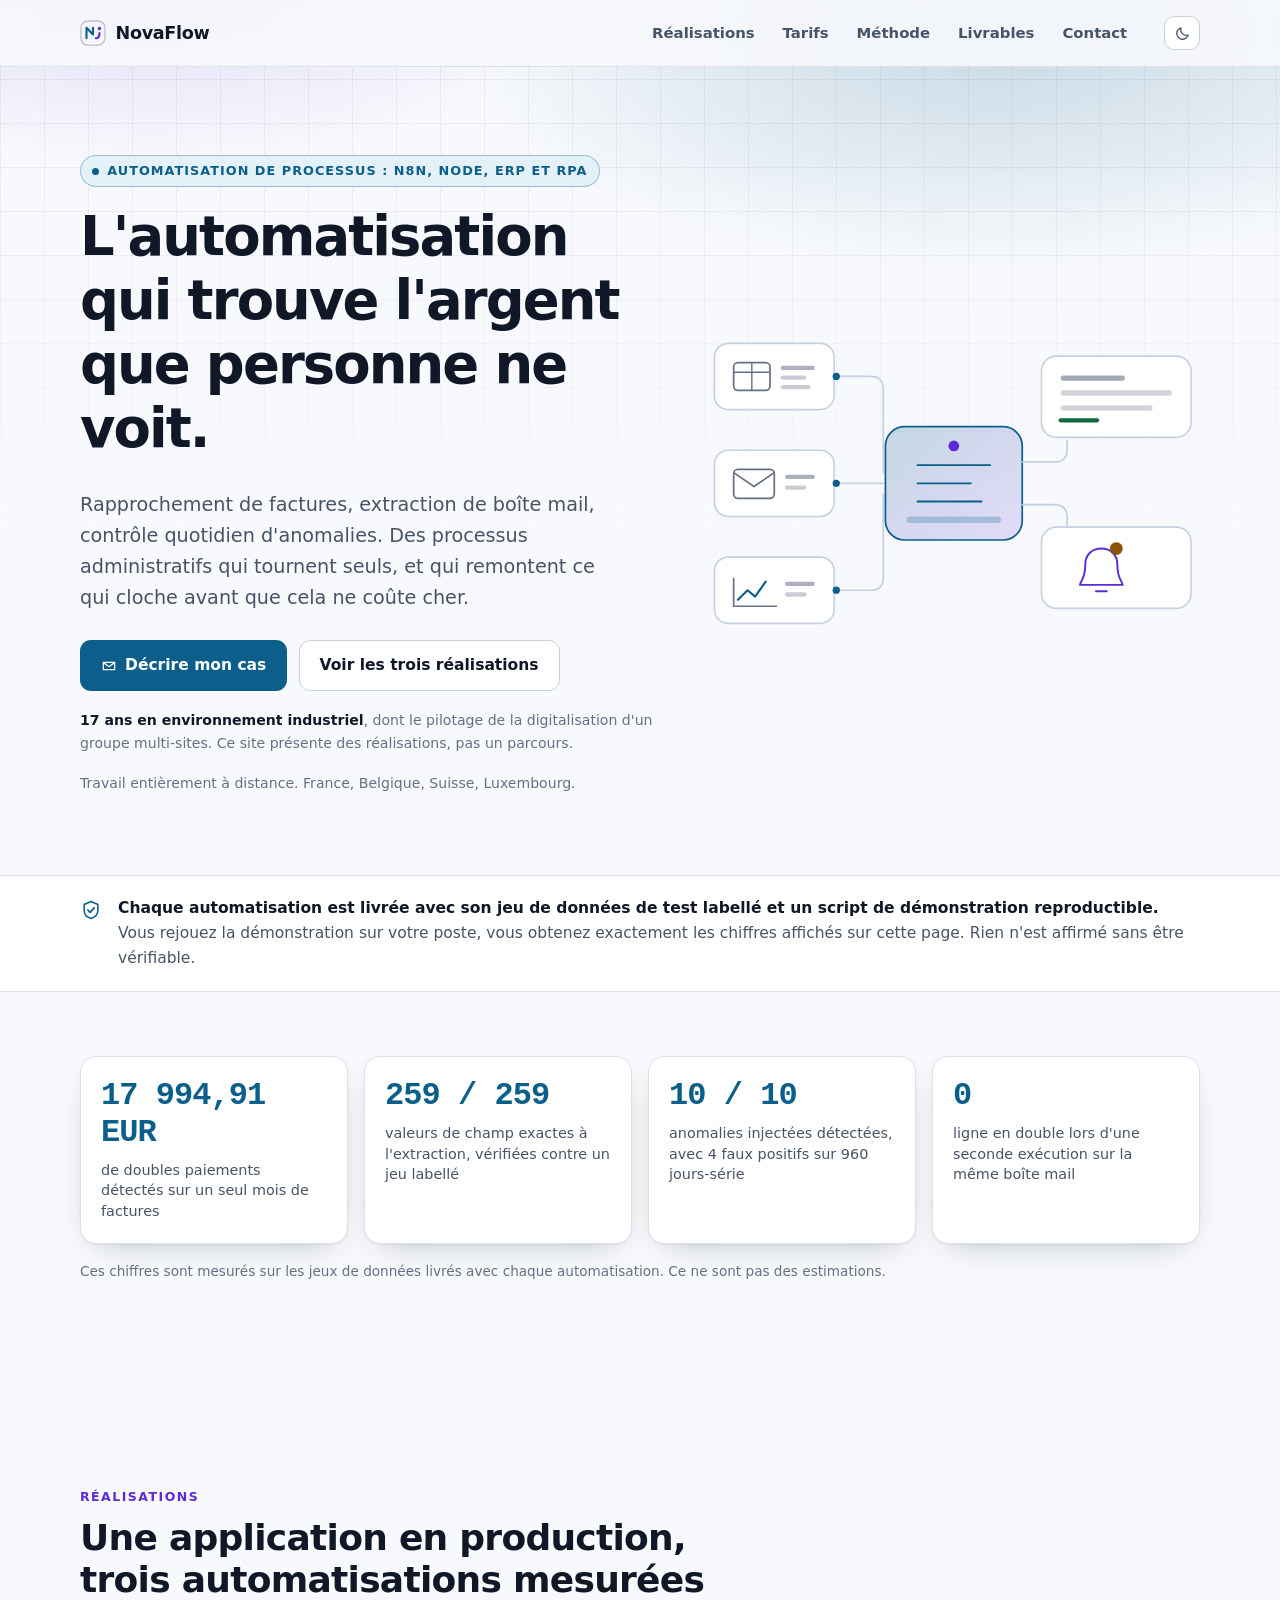
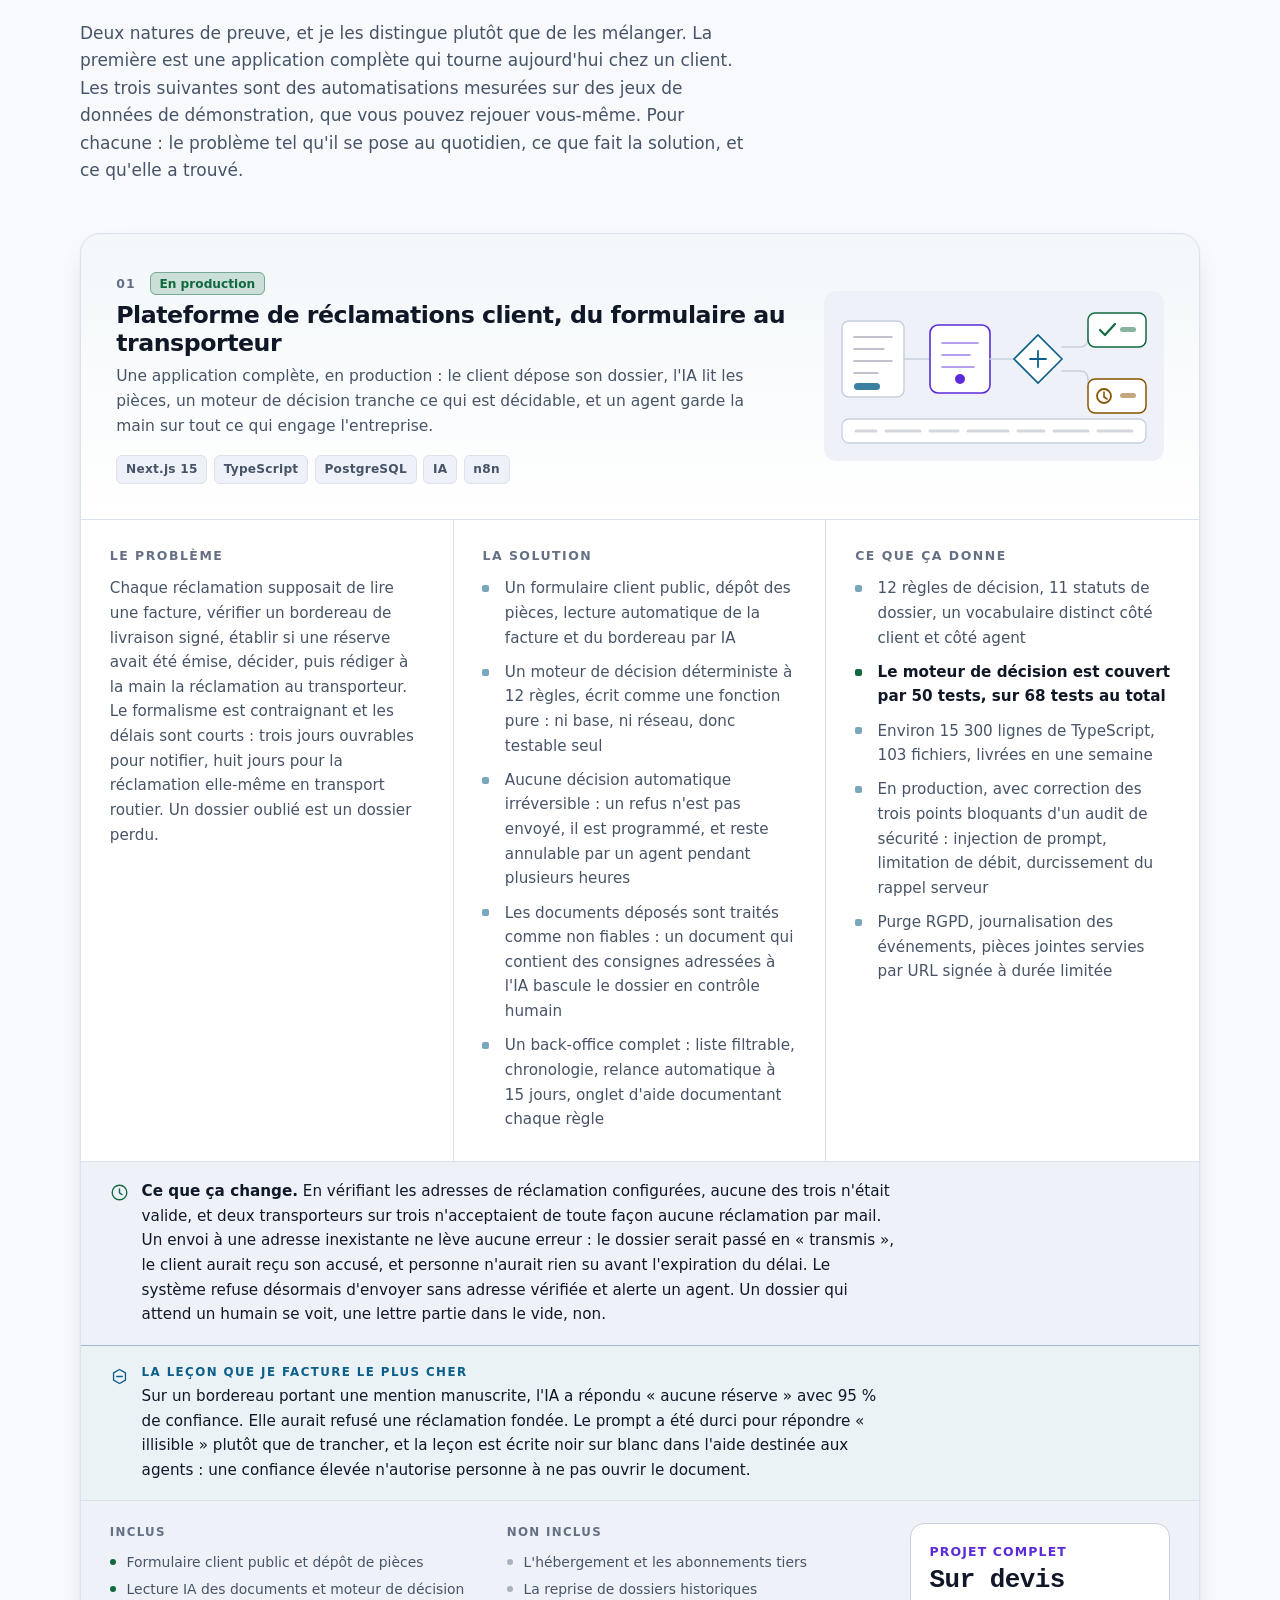
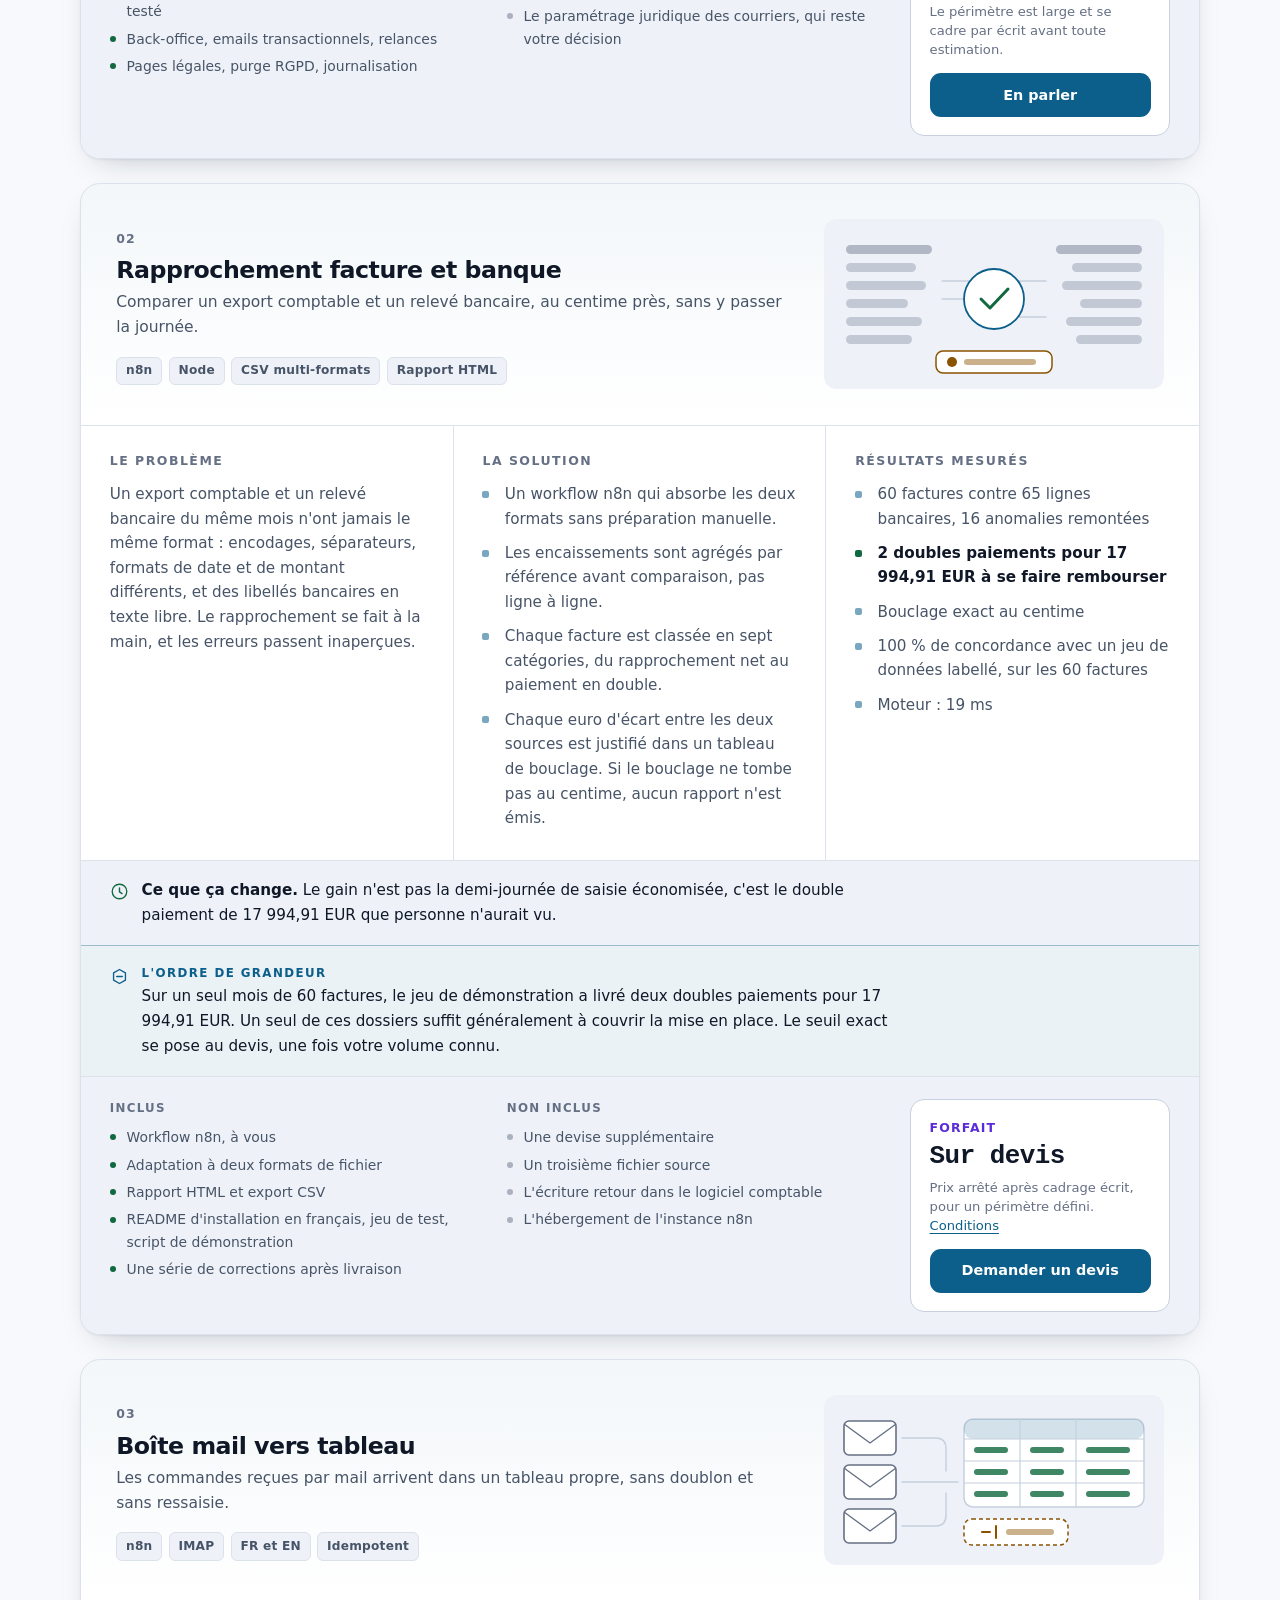
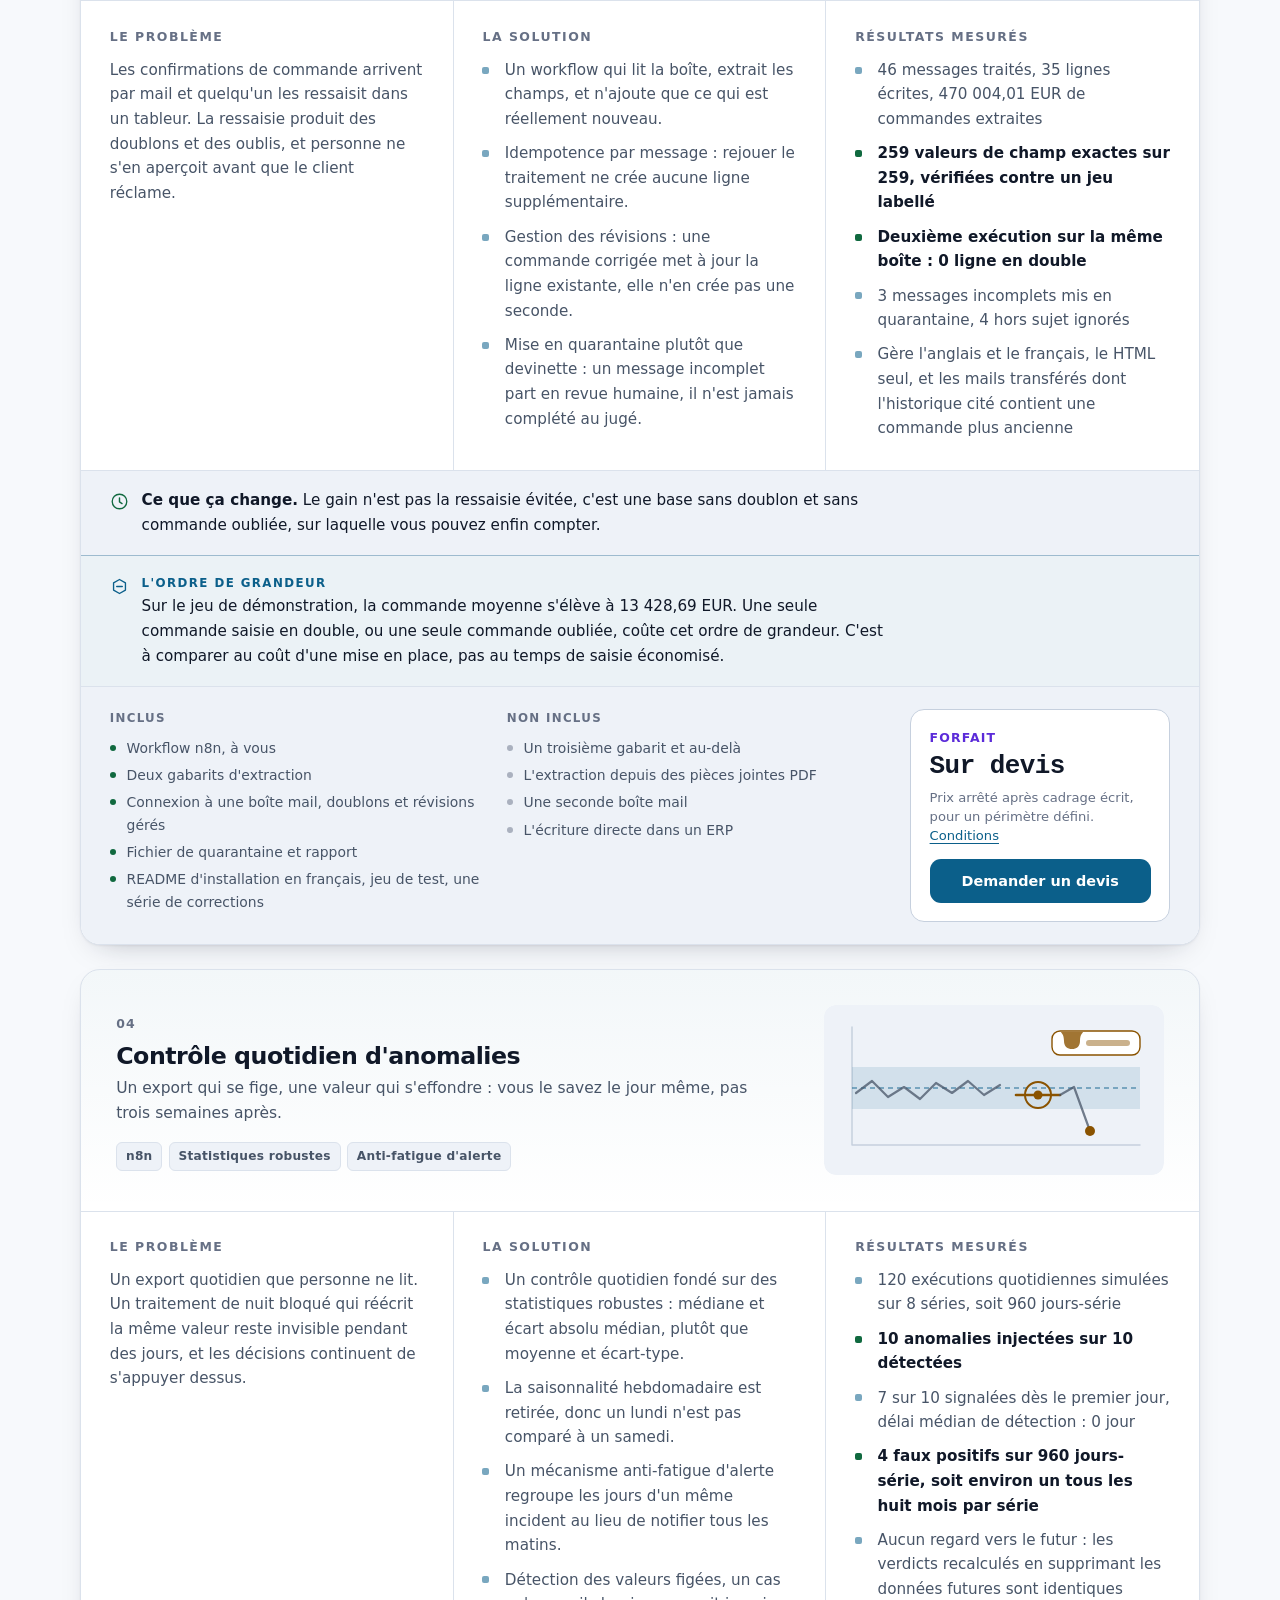
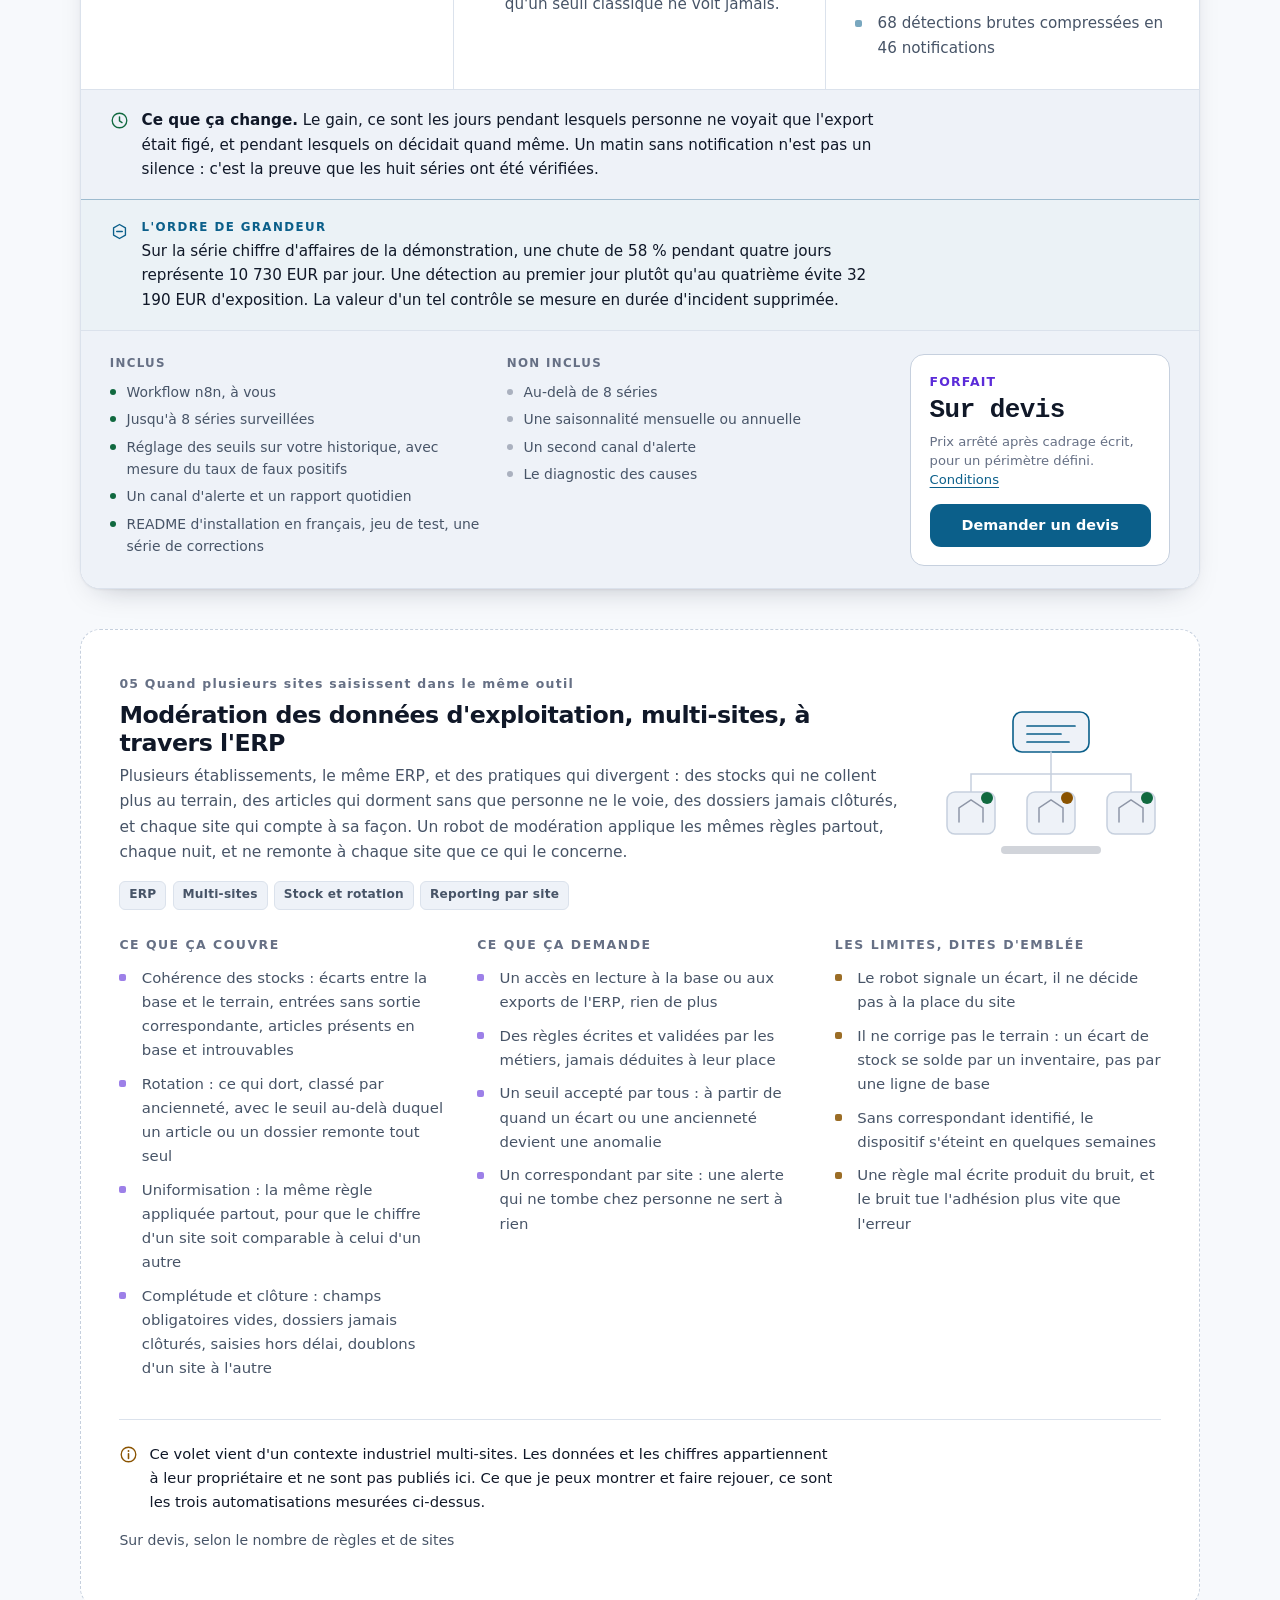
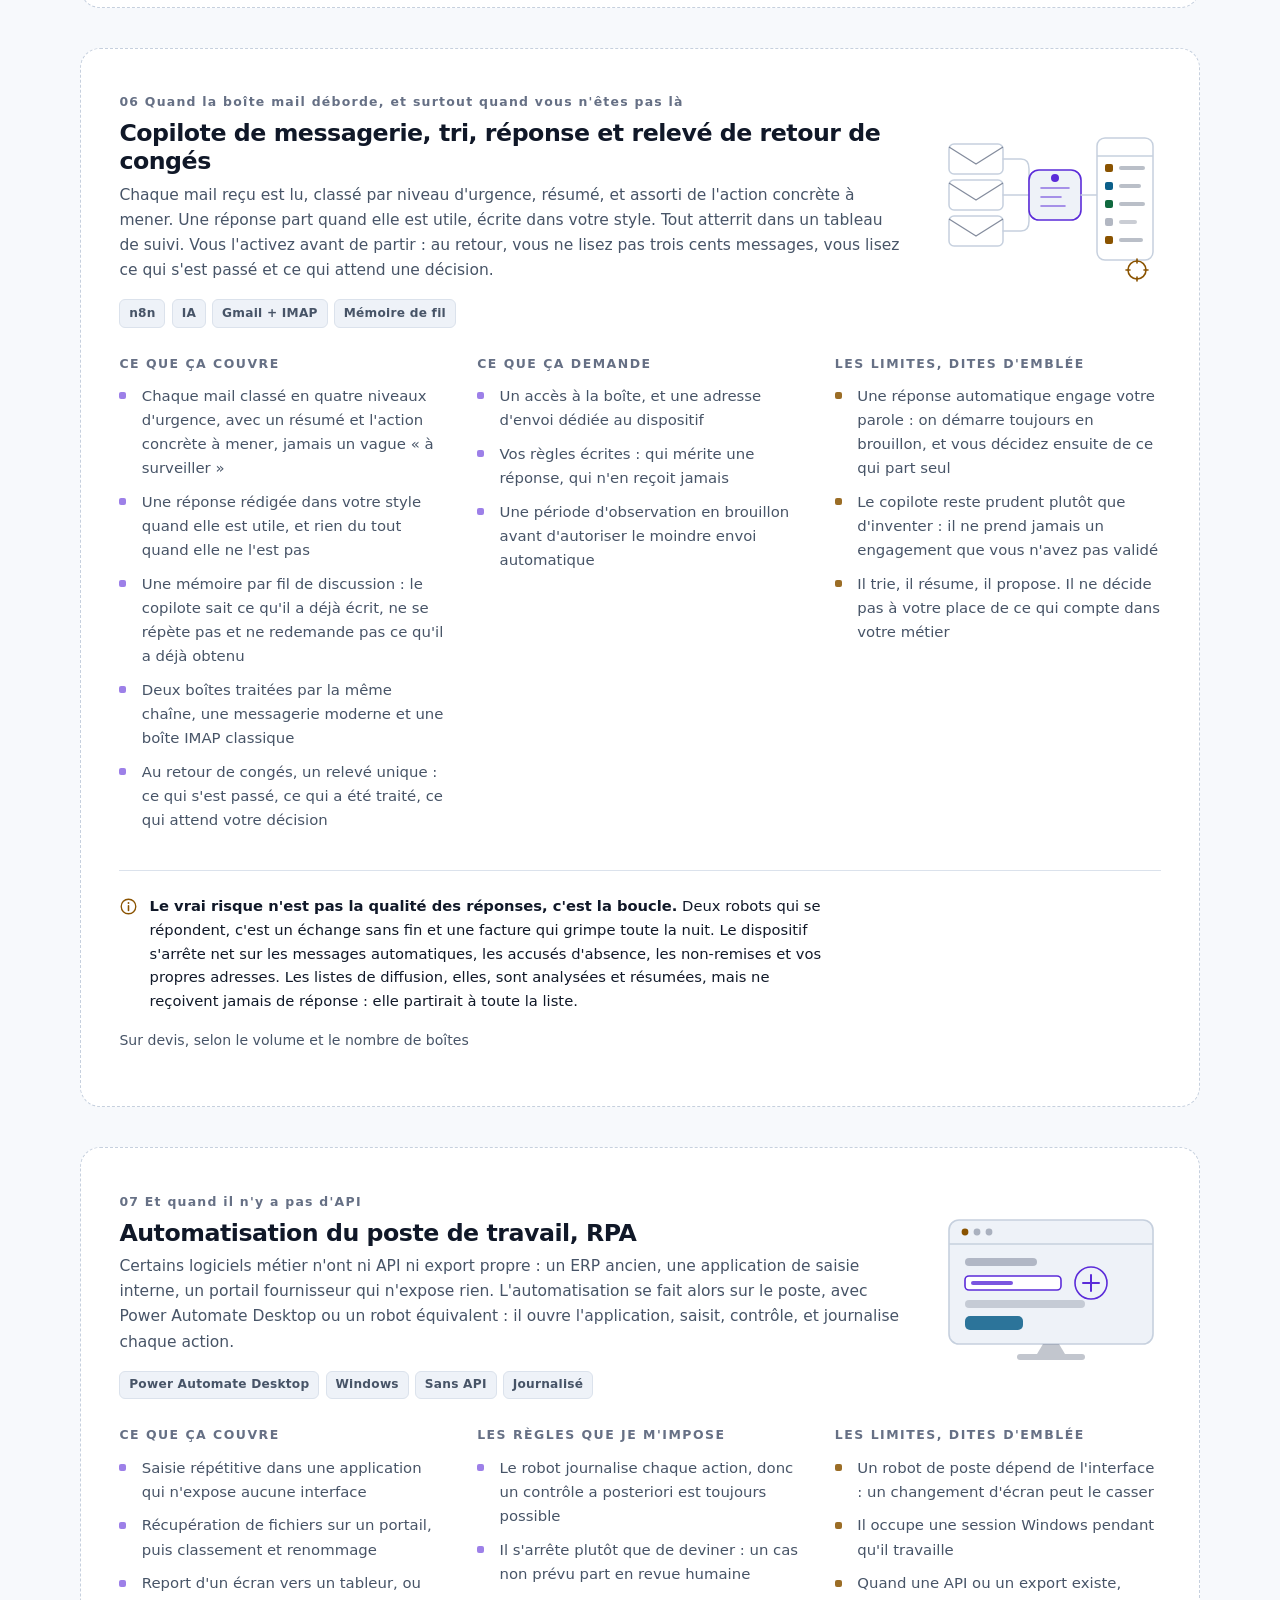
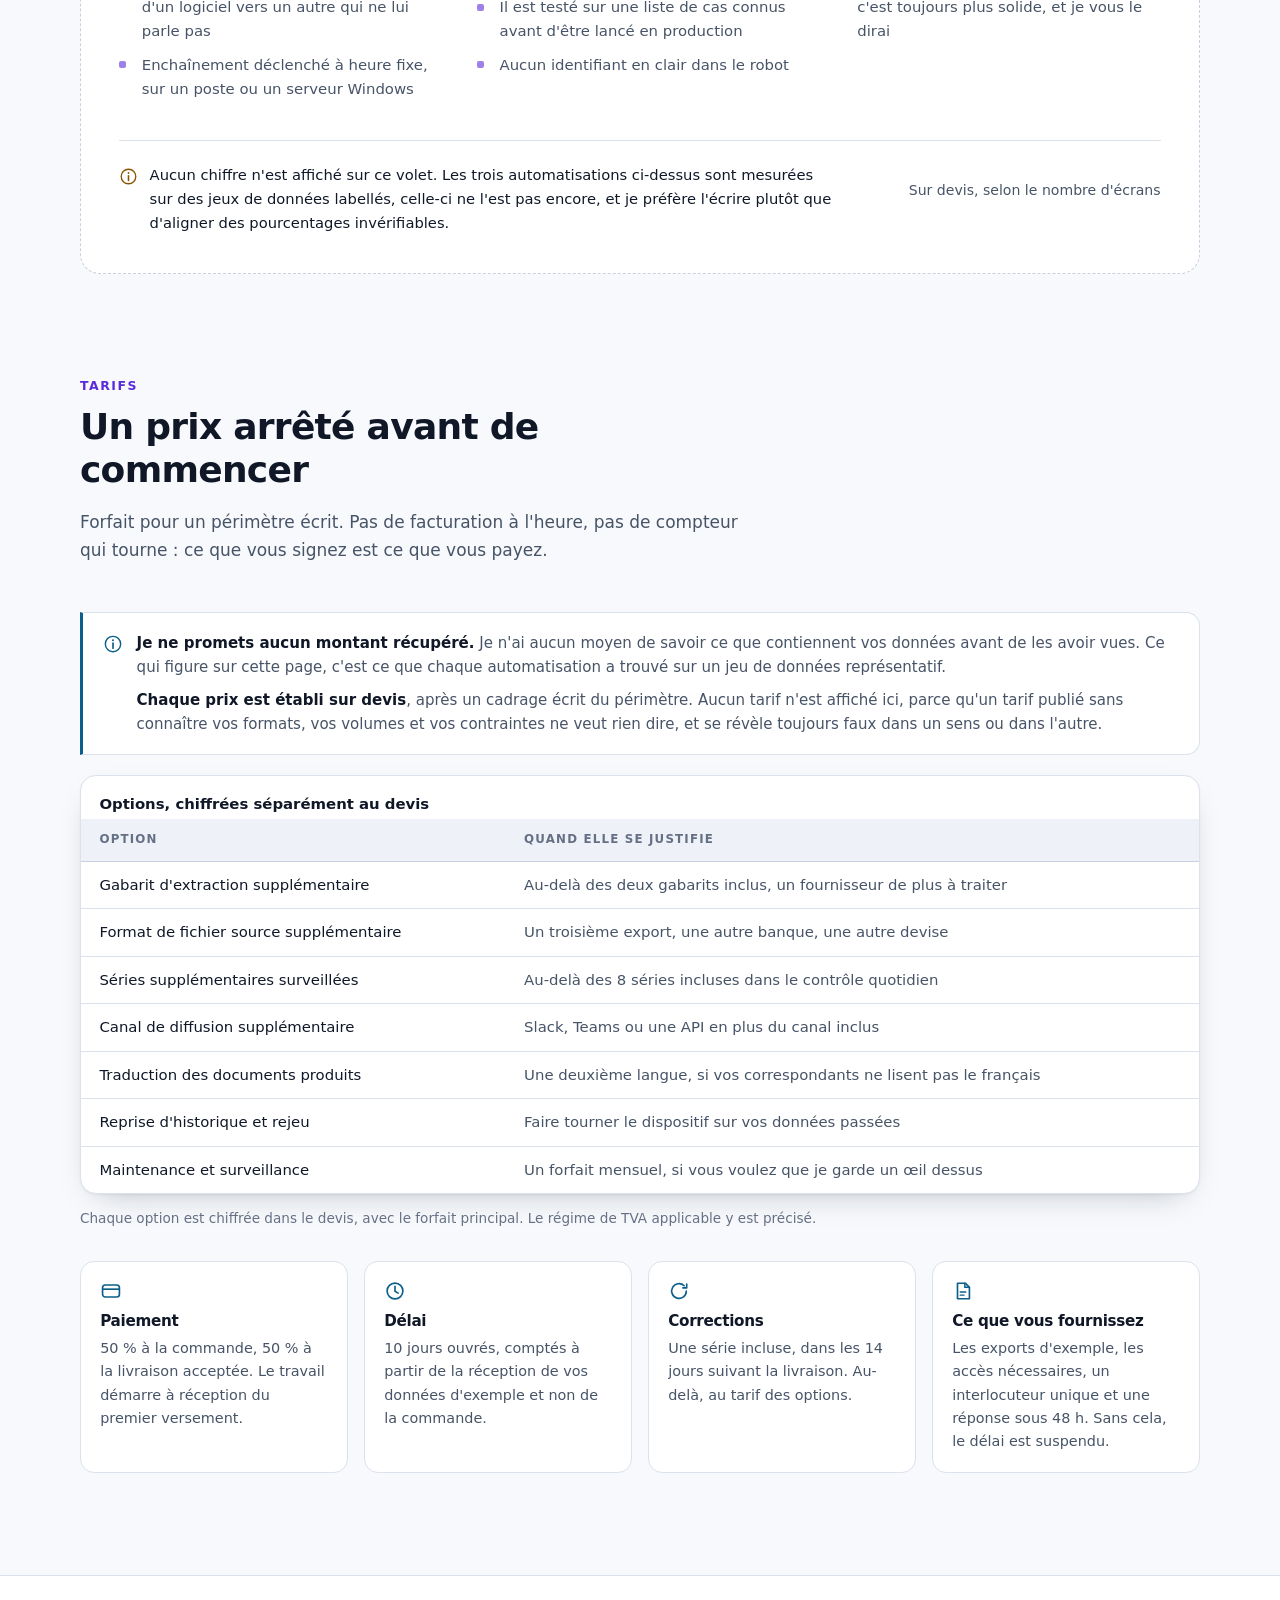
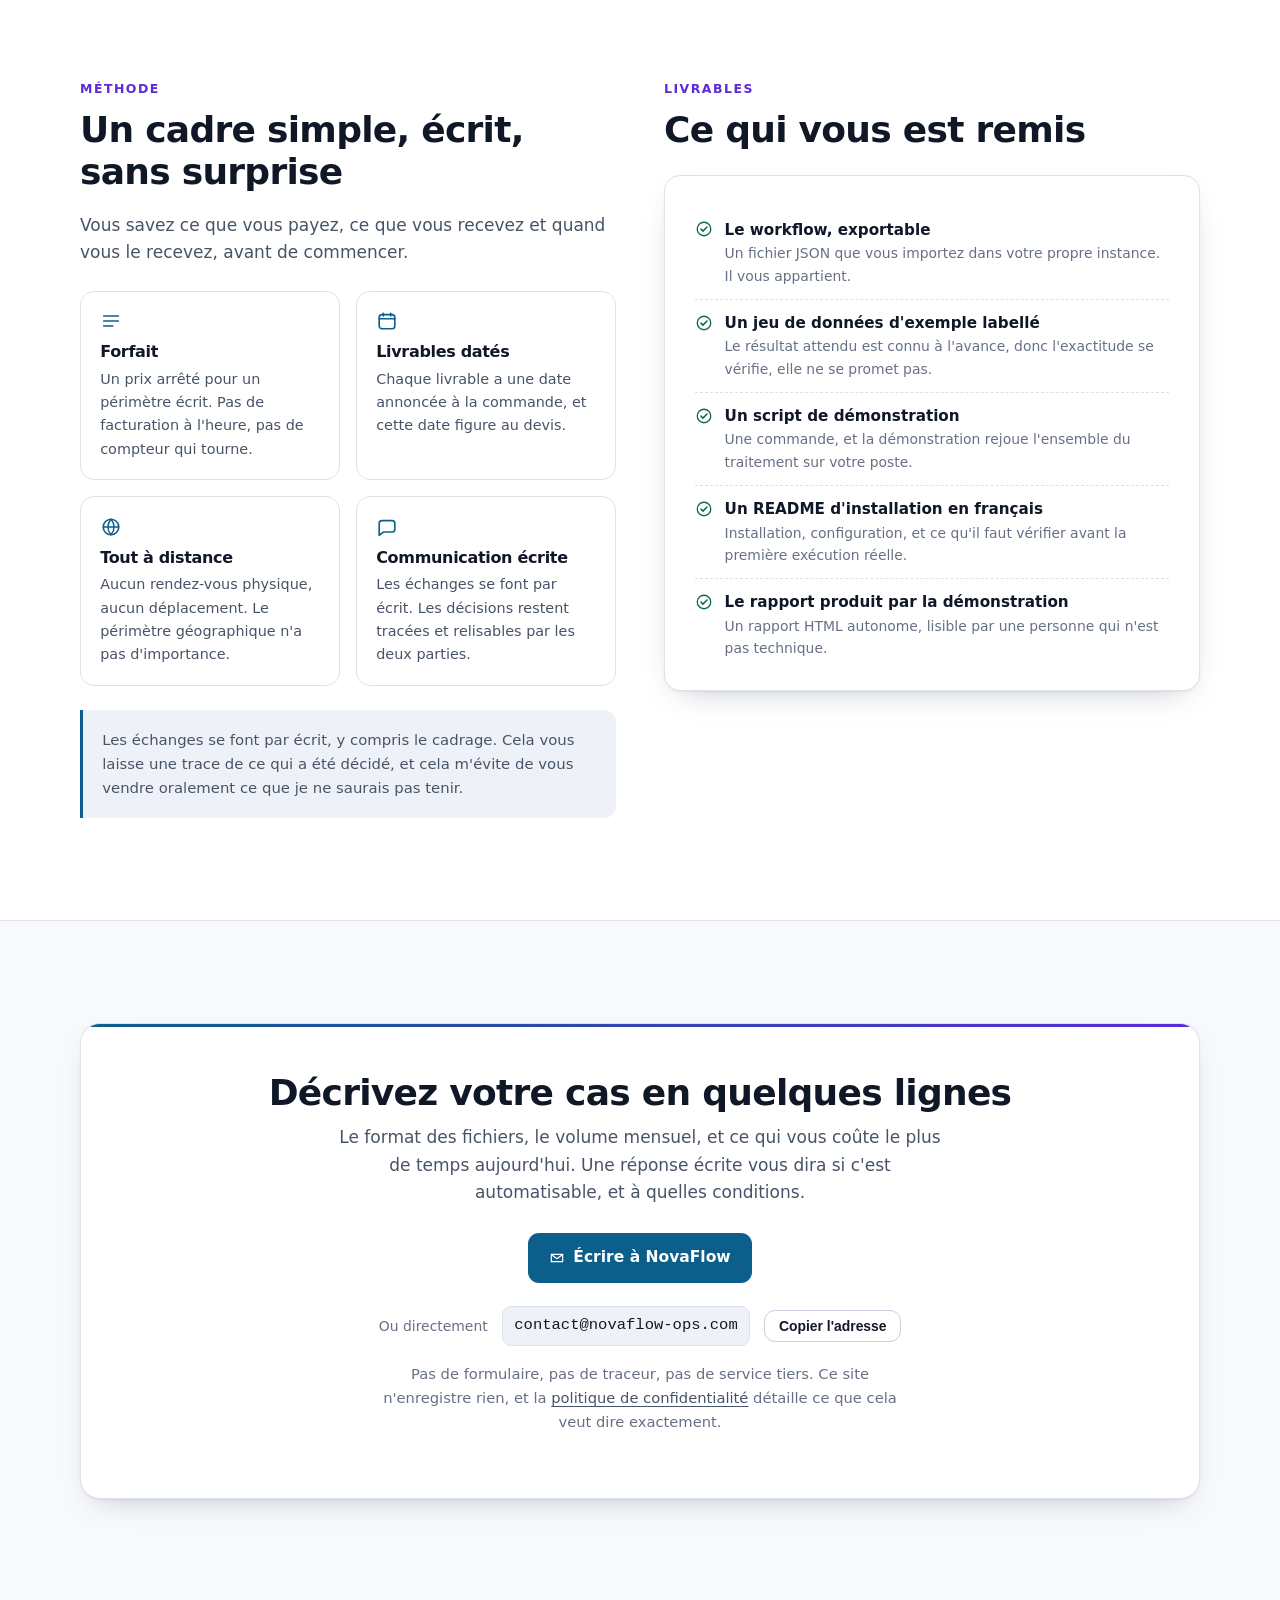
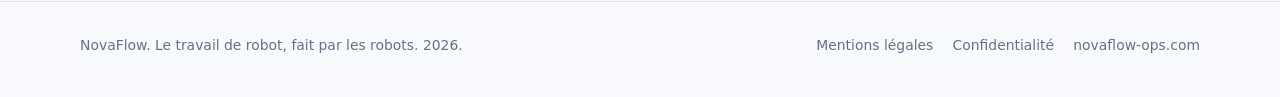
==== commit 0b016d72: "Remonte le cas en production, sort l experience et fiabilise le contact Tache 5: la plateforme de re" ====
--- a/index.html
+++ b/index.html
@@ -175,8 +175,10 @@
         </a>
       </div>
       <p class="hero-note">
+        <strong>17 ans en environnement industriel</strong>, dont le pilotage de la digitalisation d'un groupe multi-sites. Ce site présente des réalisations, pas un parcours.
+      </p>
+      <p class="hero-note">
         Travail entièrement à distance. France, Belgique, Suisse, Luxembourg.
-        
       </p>
     </div>
 
@@ -299,20 +301,146 @@
     <div class="sec-head">
       <p class="kicker">Réalisations</p>
       <h2 id="real-h">
-        Trois automatisations qui tournent, avec leurs résultats vérifiés
+        Une application en production, trois automatisations mesurées
         
       </h2>
       <p>
-        Pour chacune : le problème tel qu'il se pose au quotidien, ce que fait la solution, et ce qu'elle a trouvé.
+        Deux natures de preuve, et je les distingue plutôt que de les mélanger. La première est une application complète qui tourne aujourd'hui chez un client. Les trois suivantes sont des automatisations mesurées sur des jeux de données de démonstration, que vous pouvez rejouer vous-même. Pour chacune : le problème tel qu'il se pose au quotidien, ce que fait la solution, et ce qu'elle a trouvé.
         
       </p>
     </div>
 
-    <!-- ---------- CAS 1 ---------- -->
+    <!-- ---------- 01, PLATEFORME DE RÉCLAMATIONS, EN PRODUCTION ---------- -->
     <article class="case reveal">
       <div class="case-top">
         <div>
-          <span class="case-num">01</span>
+          <span class="case-num">01 <span class="tag tag-live">En production</span></span>
+          <h3>Plateforme de réclamations client, du formulaire au transporteur</h3>
+          <p class="case-sub">
+            Une application complète, en production : le client dépose son dossier, l'IA lit les pièces, un moteur de décision tranche ce qui est décidable, et un agent garde la main sur tout ce qui engage l'entreprise.
+            
+          </p>
+          <div class="tags">
+            <span class="tag">Next.js 15</span>
+            <span class="tag">TypeScript</span>
+            <span class="tag">PostgreSQL</span>
+            <span class="tag">IA</span>
+            <span class="tag">n8n</span>
+          </div>
+        </div>
+        <div class="case-art" aria-hidden="true">
+          <svg viewBox="0 0 340 170" fill="none">
+            <rect width="340" height="170" rx="12" fill="var(--bg-3)"/>
+            <rect x="18" y="30" width="62" height="76" rx="7" fill="var(--bg-2)" stroke="var(--line-2)" stroke-width="1.5"/>
+            <path d="M30 46h38M30 58h30M30 70h38M30 82h24" stroke="var(--ink-3)" stroke-width="1.5" stroke-linecap="round" opacity=".55"/>
+            <rect x="30" y="92" width="26" height="7" rx="3.5" fill="var(--accent)" opacity=".8"/>
+            <path d="M80 68h26" stroke="var(--line-2)" stroke-width="1.5" stroke-linecap="round"/>
+            <rect x="106" y="34" width="60" height="68" rx="8" fill="var(--bg-2)" stroke="var(--accent-2)" stroke-width="1.6"/>
+            <path d="M118 52h36M118 64h28M118 76h32" stroke="var(--accent-2)" stroke-width="1.5" stroke-linecap="round" opacity=".6"/>
+            <circle class="pulse" cx="136" cy="88" r="5" fill="var(--accent-2)"/>
+            <path d="M166 68h24" stroke="var(--line-2)" stroke-width="1.5" stroke-linecap="round"/>
+            <path d="M190 68 214 44l24 24-24 24z" fill="var(--bg-2)" stroke="var(--accent)" stroke-width="1.6"/>
+            <path d="M206 68h16M214 60v16" stroke="var(--accent)" stroke-width="1.8" stroke-linecap="round"/>
+            <path d="M238 56h18c6 0 8-4 8-9v-9M238 80h18c6 0 8 4 8 9v9" stroke="var(--line-2)" stroke-width="1.5" stroke-linecap="round"/>
+            <rect x="264" y="22" width="58" height="34" rx="7" fill="var(--bg-2)" stroke="var(--good)" stroke-width="1.5"/>
+            <path d="m276 39 5 5 10-11" stroke="var(--good)" stroke-width="2.2" stroke-linecap="round" stroke-linejoin="round"/>
+            <rect x="296" y="36" width="16" height="5" rx="2.5" fill="var(--good)" opacity=".5"/>
+            <rect x="264" y="88" width="58" height="34" rx="7" fill="var(--bg-2)" stroke="var(--warn)" stroke-width="1.5"/>
+            <circle cx="280" cy="105" r="7" fill="none" stroke="var(--warn)" stroke-width="1.8"/>
+            <path d="M280 101v5l3 2" stroke="var(--warn)" stroke-width="1.6" stroke-linecap="round"/>
+            <rect x="296" y="102" width="16" height="5" rx="2.5" fill="var(--warn)" opacity=".5"/>
+            <rect x="18" y="128" width="304" height="24" rx="7" fill="var(--bg-2)" stroke="var(--line-2)" stroke-width="1.3"/>
+            <path d="M32 140h20M62 140h34M106 140h28M144 140h40M194 140h26M230 140h34M274 140h34" stroke="var(--ink-3)" stroke-width="3" stroke-linecap="round" opacity=".28"/>
+          </svg>
+        </div>
+      </div>
+
+      <div class="case-body">
+        <div class="blk">
+          <h4>Le problème</h4>
+          <p>
+            Chaque réclamation supposait de lire une facture, vérifier un bordereau de livraison signé, établir si une réserve avait été émise, décider, puis rédiger à la main la réclamation au transporteur. Le formalisme est contraignant et les délais sont courts : trois jours ouvrables pour notifier, huit jours pour la réclamation elle-même en transport routier. Un dossier oublié est un dossier perdu.
+            
+          </p>
+        </div>
+        <div class="blk">
+          <h4>La solution</h4>
+          <ul>
+            <li>Un formulaire client public, dépôt des pièces, lecture automatique de la facture et du bordereau par IA</li>
+            <li>Un moteur de décision déterministe à 12 règles, écrit comme une fonction pure : ni base, ni réseau, donc testable seul</li>
+            <li>Aucune décision automatique irréversible : un refus n'est pas envoyé, il est programmé, et reste annulable par un agent pendant plusieurs heures</li>
+            <li>Les documents déposés sont traités comme non fiables : un document qui contient des consignes adressées à l'IA bascule le dossier en contrôle humain</li>
+            <li>Un back-office complet : liste filtrable, chronologie, relance automatique à 15 jours, onglet d'aide documentant chaque règle</li>
+          </ul>
+        </div>
+        <div class="blk">
+          <h4>Ce que ça donne</h4>
+          <ul>
+            <li>12 règles de décision, 11 statuts de dossier, un vocabulaire distinct côté client et côté agent</li>
+            <li class="hi">Le moteur de décision est couvert par 50 tests, sur 68 tests au total</li>
+            <li>Environ 15 300 lignes de TypeScript, 103 fichiers, livrées en une semaine</li>
+            <li>En production, avec correction des trois points bloquants d'un audit de sécurité : injection de prompt, limitation de débit, durcissement du rappel serveur</li>
+            <li>Purge RGPD, journalisation des événements, pièces jointes servies par URL signée à durée limitée</li>
+          </ul>
+        </div>
+      </div>
+
+      <div class="case-band">
+        <svg viewBox="0 0 24 24" fill="none" aria-hidden="true"><circle cx="12" cy="12" r="9.2" stroke="currentColor" stroke-width="1.7"/><path d="M12 7.4v5.2l3.2 2" stroke="currentColor" stroke-width="1.8" stroke-linecap="round" stroke-linejoin="round"/></svg>
+        <p>
+          <strong>Ce que ça change.</strong> En vérifiant les adresses de réclamation configurées, aucune des trois n'était valide, et deux transporteurs sur trois n'acceptaient de toute façon aucune réclamation par mail. Un envoi à une adresse inexistante ne lève aucune erreur : le dossier serait passé en « transmis », le client aurait reçu son accusé, et personne n'aurait rien su avant l'expiration du délai. Le système refuse désormais d'envoyer sans adresse vérifiée et alerte un agent. Un dossier qui attend un humain se voit, une lettre partie dans le vide, non.
+          
+        </p>
+      </div>
+
+      <div class="threshold">
+        <svg viewBox="0 0 24 24" fill="none" aria-hidden="true"><path d="M12 3.2 4.5 7.5v9L12 20.8l7.5-4.3v-9L12 3.2Z" stroke="currentColor" stroke-width="1.7" stroke-linejoin="round"/><path d="M8.6 12h6.8" stroke="currentColor" stroke-width="2" stroke-linecap="round"/></svg>
+        <div>
+          <span class="lbl">La leçon que je facture le plus cher</span>
+          <p>
+            Sur un bordereau portant une mention manuscrite, l'IA a répondu « aucune réserve » avec 95 % de confiance. Elle aurait refusé une réclamation fondée. Le prompt a été durci pour répondre « illisible » plutôt que de trancher, et la leçon est écrite noir sur blanc dans l'aide destinée aux agents : une confiance élevée n'autorise personne à ne pas ouvrir le document.
+            
+          </p>
+        </div>
+      </div>
+
+      <div class="case-foot">
+        <div class="scope">
+          <div>
+            <h5>Inclus</h5>
+            <ul>
+              <li>Formulaire client public et dépôt de pièces</li>
+              <li>Lecture IA des documents et moteur de décision testé</li>
+              <li>Back-office, emails transactionnels, relances</li>
+              <li>Pages légales, purge RGPD, journalisation</li>
+            </ul>
+          </div>
+          <div class="out">
+            <h5>Non inclus</h5>
+            <ul>
+              <li>L'hébergement et les abonnements tiers</li>
+              <li>La reprise de dossiers historiques</li>
+              <li>Le paramétrage juridique des courriers, qui reste votre décision</li>
+            </ul>
+          </div>
+        </div>
+        <div class="price-card">
+          <span class="pl">Projet complet</span>
+          <span class="pv num">Sur devis</span>
+          <span class="pn">
+            Le périmètre est large et se cadre par écrit avant toute estimation.
+            
+          </span>
+          <a class="btn btn-1" href="#contact">En parler</a>
+        </div>
+      </div>
+    </article>
+
+    <!-- ---------- 02, RAPPROCHEMENT ---------- -->
+    <article class="case reveal">
+      <div class="case-top">
+        <div>
+          <span class="case-num">02</span>
           <h3>Rapprochement facture et banque</h3>
           <p class="case-sub">
             Comparer un export comptable et un relevé bancaire, au centime près, sans y passer la journée.
@@ -437,11 +565,11 @@
       </div>
     </article>
 
-    <!-- ---------- CAS 2 ---------- -->
+    <!-- ---------- 03, BOÎTE MAIL VERS TABLEAU ---------- -->
     <article class="case reveal">
       <div class="case-top">
         <div>
-          <span class="case-num">02</span>
+          <span class="case-num">03</span>
           <h3>Boîte mail vers tableau</h3>
           <p class="case-sub">
             Les commandes reçues par mail arrivent dans un tableau propre, sans doublon et sans ressaisie.
@@ -568,11 +696,11 @@
       </div>
     </article>
 
-    <!-- ---------- CAS 3 ---------- -->
+    <!-- ---------- 04, CONTRÔLE D'ANOMALIES ---------- -->
     <article class="case reveal">
       <div class="case-top">
         <div>
-          <span class="case-num">03</span>
+          <span class="case-num">04</span>
           <h3>Contrôle quotidien d'anomalies</h3>
           <p class="case-sub">
             Un export qui se fige, une valeur qui s'effondre : vous le savez le jour même, pas trois semaines après.
@@ -689,131 +817,6 @@
       </div>
     </article>
 
-    <!-- ---------- 04, PLATEFORME DE RÉCLAMATIONS ---------- -->
-    <article class="case reveal">
-      <div class="case-top">
-        <div>
-          <span class="case-num">04</span>
-          <h3>Plateforme de réclamations client, du formulaire au transporteur</h3>
-          <p class="case-sub">
-            Une application complète, en production : le client dépose son dossier, l'IA lit les pièces, un moteur de décision tranche ce qui est décidable, et un agent garde la main sur tout ce qui engage l'entreprise.
-            
-          </p>
-          <div class="tags">
-            <span class="tag">Next.js 15</span>
-            <span class="tag">TypeScript</span>
-            <span class="tag">PostgreSQL</span>
-            <span class="tag">IA</span>
-            <span class="tag">n8n</span>
-          </div>
-        </div>
-        <div class="case-art" aria-hidden="true">
-          <svg viewBox="0 0 340 170" fill="none">
-            <rect width="340" height="170" rx="12" fill="var(--bg-3)"/>
-            <rect x="18" y="30" width="62" height="76" rx="7" fill="var(--bg-2)" stroke="var(--line-2)" stroke-width="1.5"/>
-            <path d="M30 46h38M30 58h30M30 70h38M30 82h24" stroke="var(--ink-3)" stroke-width="1.5" stroke-linecap="round" opacity=".55"/>
-            <rect x="30" y="92" width="26" height="7" rx="3.5" fill="var(--accent)" opacity=".8"/>
-            <path d="M80 68h26" stroke="var(--line-2)" stroke-width="1.5" stroke-linecap="round"/>
-            <rect x="106" y="34" width="60" height="68" rx="8" fill="var(--bg-2)" stroke="var(--accent-2)" stroke-width="1.6"/>
-            <path d="M118 52h36M118 64h28M118 76h32" stroke="var(--accent-2)" stroke-width="1.5" stroke-linecap="round" opacity=".6"/>
-            <circle class="pulse" cx="136" cy="88" r="5" fill="var(--accent-2)"/>
-            <path d="M166 68h24" stroke="var(--line-2)" stroke-width="1.5" stroke-linecap="round"/>
-            <path d="M190 68 214 44l24 24-24 24z" fill="var(--bg-2)" stroke="var(--accent)" stroke-width="1.6"/>
-            <path d="M206 68h16M214 60v16" stroke="var(--accent)" stroke-width="1.8" stroke-linecap="round"/>
-            <path d="M238 56h18c6 0 8-4 8-9v-9M238 80h18c6 0 8 4 8 9v9" stroke="var(--line-2)" stroke-width="1.5" stroke-linecap="round"/>
-            <rect x="264" y="22" width="58" height="34" rx="7" fill="var(--bg-2)" stroke="var(--good)" stroke-width="1.5"/>
-            <path d="m276 39 5 5 10-11" stroke="var(--good)" stroke-width="2.2" stroke-linecap="round" stroke-linejoin="round"/>
-            <rect x="296" y="36" width="16" height="5" rx="2.5" fill="var(--good)" opacity=".5"/>
-            <rect x="264" y="88" width="58" height="34" rx="7" fill="var(--bg-2)" stroke="var(--warn)" stroke-width="1.5"/>
-            <circle cx="280" cy="105" r="7" fill="none" stroke="var(--warn)" stroke-width="1.8"/>
-            <path d="M280 101v5l3 2" stroke="var(--warn)" stroke-width="1.6" stroke-linecap="round"/>
-            <rect x="296" y="102" width="16" height="5" rx="2.5" fill="var(--warn)" opacity=".5"/>
-            <rect x="18" y="128" width="304" height="24" rx="7" fill="var(--bg-2)" stroke="var(--line-2)" stroke-width="1.3"/>
-            <path d="M32 140h20M62 140h34M106 140h28M144 140h40M194 140h26M230 140h34M274 140h34" stroke="var(--ink-3)" stroke-width="3" stroke-linecap="round" opacity=".28"/>
-          </svg>
-        </div>
-      </div>
-
-      <div class="case-body">
-        <div class="blk">
-          <h4>Le problème</h4>
-          <p>
-            Chaque réclamation supposait de lire une facture, vérifier un bordereau de livraison signé, établir si une réserve avait été émise, décider, puis rédiger à la main la réclamation au transporteur. Le formalisme est contraignant et les délais sont courts : trois jours ouvrables pour notifier, huit jours pour la réclamation elle-même en transport routier. Un dossier oublié est un dossier perdu.
-            
-          </p>
-        </div>
-        <div class="blk">
-          <h4>La solution</h4>
-          <ul>
-            <li>Un formulaire client public, dépôt des pièces, lecture automatique de la facture et du bordereau par IA</li>
-            <li>Un moteur de décision déterministe à 12 règles, écrit comme une fonction pure : ni base, ni réseau, donc testable seul</li>
-            <li>Aucune décision automatique irréversible : un refus n'est pas envoyé, il est programmé, et reste annulable par un agent pendant plusieurs heures</li>
-            <li>Les documents déposés sont traités comme non fiables : un document qui contient des consignes adressées à l'IA bascule le dossier en contrôle humain</li>
-            <li>Un back-office complet : liste filtrable, chronologie, relance automatique à 15 jours, onglet d'aide documentant chaque règle</li>
-          </ul>
-        </div>
-        <div class="blk">
-          <h4>Ce que ça donne</h4>
-          <ul>
-            <li>12 règles de décision, 11 statuts de dossier, un vocabulaire distinct côté client et côté agent</li>
-            <li class="hi">Le moteur de décision est couvert par 50 tests, sur 68 tests au total</li>
-            <li>Environ 15 300 lignes de TypeScript, 103 fichiers, livrées en une semaine</li>
-            <li>En production, avec correction des trois points bloquants d'un audit de sécurité : injection de prompt, limitation de débit, durcissement du rappel serveur</li>
-            <li>Purge RGPD, journalisation des événements, pièces jointes servies par URL signée à durée limitée</li>
-          </ul>
-        </div>
-      </div>
-
-      <div class="case-band">
-        <svg viewBox="0 0 24 24" fill="none" aria-hidden="true"><circle cx="12" cy="12" r="9.2" stroke="currentColor" stroke-width="1.7"/><path d="M12 7.4v5.2l3.2 2" stroke="currentColor" stroke-width="1.8" stroke-linecap="round" stroke-linejoin="round"/></svg>
-        <p>
-          <strong>Ce que ça change.</strong> En vérifiant les adresses de réclamation configurées, aucune des trois n'était valide, et deux transporteurs sur trois n'acceptaient de toute façon aucune réclamation par mail. Un envoi à une adresse inexistante ne lève aucune erreur : le dossier serait passé en « transmis », le client aurait reçu son accusé, et personne n'aurait rien su avant l'expiration du délai. Le système refuse désormais d'envoyer sans adresse vérifiée et alerte un agent. Un dossier qui attend un humain se voit, une lettre partie dans le vide, non.
-          
-        </p>
-      </div>
-
-      <div class="threshold">
-        <svg viewBox="0 0 24 24" fill="none" aria-hidden="true"><path d="M12 3.2 4.5 7.5v9L12 20.8l7.5-4.3v-9L12 3.2Z" stroke="currentColor" stroke-width="1.7" stroke-linejoin="round"/><path d="M8.6 12h6.8" stroke="currentColor" stroke-width="2" stroke-linecap="round"/></svg>
-        <div>
-          <span class="lbl">La leçon que je facture le plus cher</span>
-          <p>
-            Sur un bordereau portant une mention manuscrite, l'IA a répondu « aucune réserve » avec 95 % de confiance. Elle aurait refusé une réclamation fondée. Le prompt a été durci pour répondre « illisible » plutôt que de trancher, et la leçon est écrite noir sur blanc dans l'aide destinée aux agents : une confiance élevée n'autorise personne à ne pas ouvrir le document.
-            
-          </p>
-        </div>
-      </div>
-
-      <div class="case-foot">
-        <div class="scope">
-          <div>
-            <h5>Inclus</h5>
-            <ul>
-              <li>Formulaire client public et dépôt de pièces</li>
-              <li>Lecture IA des documents et moteur de décision testé</li>
-              <li>Back-office, emails transactionnels, relances</li>
-              <li>Pages légales, purge RGPD, journalisation</li>
-            </ul>
-          </div>
-          <div class="out">
-            <h5>Non inclus</h5>
-            <ul>
-              <li>L'hébergement et les abonnements tiers</li>
-              <li>La reprise de dossiers historiques</li>
-              <li>Le paramétrage juridique des courriers, qui reste votre décision</li>
-            </ul>
-          </div>
-        </div>
-        <div class="price-card">
-          <span class="pl">Projet complet</span>
-          <span class="pv num">Sur devis</span>
-          <span class="pn">
-            Le périmètre est large et se cadre par écrit avant toute estimation.
-            
-          </span>
-          <a class="btn btn-1" href="#contact">En parler</a>
-        </div>
-      </div>
-    </article>
 
     <!-- ---------- 05, MODÉRATION MULTI-SITES ---------- -->
     <div class="rpa reveal">
@@ -1195,8 +1198,7 @@
 
         <div class="about">
           <p>
-            <strong>17 ans en environnement industriel</strong>, dont le pilotage de la digitalisation d'un groupe multi-sites. Ce site présente des réalisations, pas un parcours.
-            
+            Les échanges se font par écrit, y compris le cadrage. Cela vous laisse une trace de ce qui a été décidé, et cela m'évite de vous vendre oralement ce que je ne saurais pas tenir.
           </p>
         </div>
       </div>
@@ -1271,13 +1273,20 @@
           Écrire à NovaFlow
         </a>
       </div>
-      <p class="mail-lit">
-        Ou directement : 
-        <a href="mailto:contact@novaflow-ops.com">contact@novaflow-ops.com</a>
+      <div class="mail-direct">
+        <span class="mail-lbl">Ou directement</span>
+        <span class="mail-addr" id="mailAddr">contact@novaflow-ops.com</span>
+        <button type="button" class="btn btn-2 btn-copy" id="btnCopy">Copier l'adresse</button>
+      </div>
+
+      <!-- Bloc téléphone, à décommenter et compléter si un numéro est publié.
+      <p class="mail-lit" style="margin-top:.9rem">
+        Par téléphone : <a href="tel:[À COMPLÉTER : numéro au format +33...]">[À COMPLÉTER : numéro affiché]</a>
       </p>
-      <p class="mail-lit" style="margin-top:.4rem">
-        Pas de formulaire, pas de traceur, pas de service tiers. Ce site n'enregistre rien.
-        
+      -->
+
+      <p class="mail-lit" style="margin-top:1rem">
+        Pas de formulaire, pas de traceur, pas de service tiers. Ce site n'enregistre rien, et la <a href="confidentialite.html">politique de confidentialité</a> détaille ce que cela veut dire exactement.
       </p>
     </div>
   </div>
--- a/style.css
+++ b/style.css
@@ -526,3 +526,27 @@
 .foot-nav { display: flex; flex-wrap: wrap; gap: .4rem 1.2rem; }
 .foot-nav a { font-size: .87rem; color: var(--ink-3); text-decoration: none; }
 .foot-nav a:hover { color: var(--accent); text-decoration: underline; }
+.tag-live {
+  background: color-mix(in srgb, var(--good) 18%, transparent);
+  border-color: color-mix(in srgb, var(--good) 45%, transparent);
+  color: var(--good);
+  text-transform: none;
+  letter-spacing: 0;
+  margin-left: .5rem;
+  vertical-align: middle;
+}
+
+/* Contact : adresse sélectionnable, pas seulement un lien mailto. */
+.mail-direct {
+  display: flex; flex-wrap: wrap; align-items: center; justify-content: center;
+  gap: .6rem .9rem; margin-top: 1.4rem;
+}
+.mail-lbl { font-size: .87rem; color: var(--ink-3); }
+.mail-addr {
+  font-family: ui-monospace, "Cascadia Mono", Consolas, monospace;
+  font-size: .97rem; color: var(--ink); word-break: break-all;
+  background: var(--bg-3); border: 1px solid var(--line);
+  border-radius: 9px; padding: .42rem .7rem; user-select: all;
+}
+.btn-copy { padding: .45rem .85rem; font-size: .87rem; }
+.btn-copy.ok { border-color: var(--good); color: var(--good); }
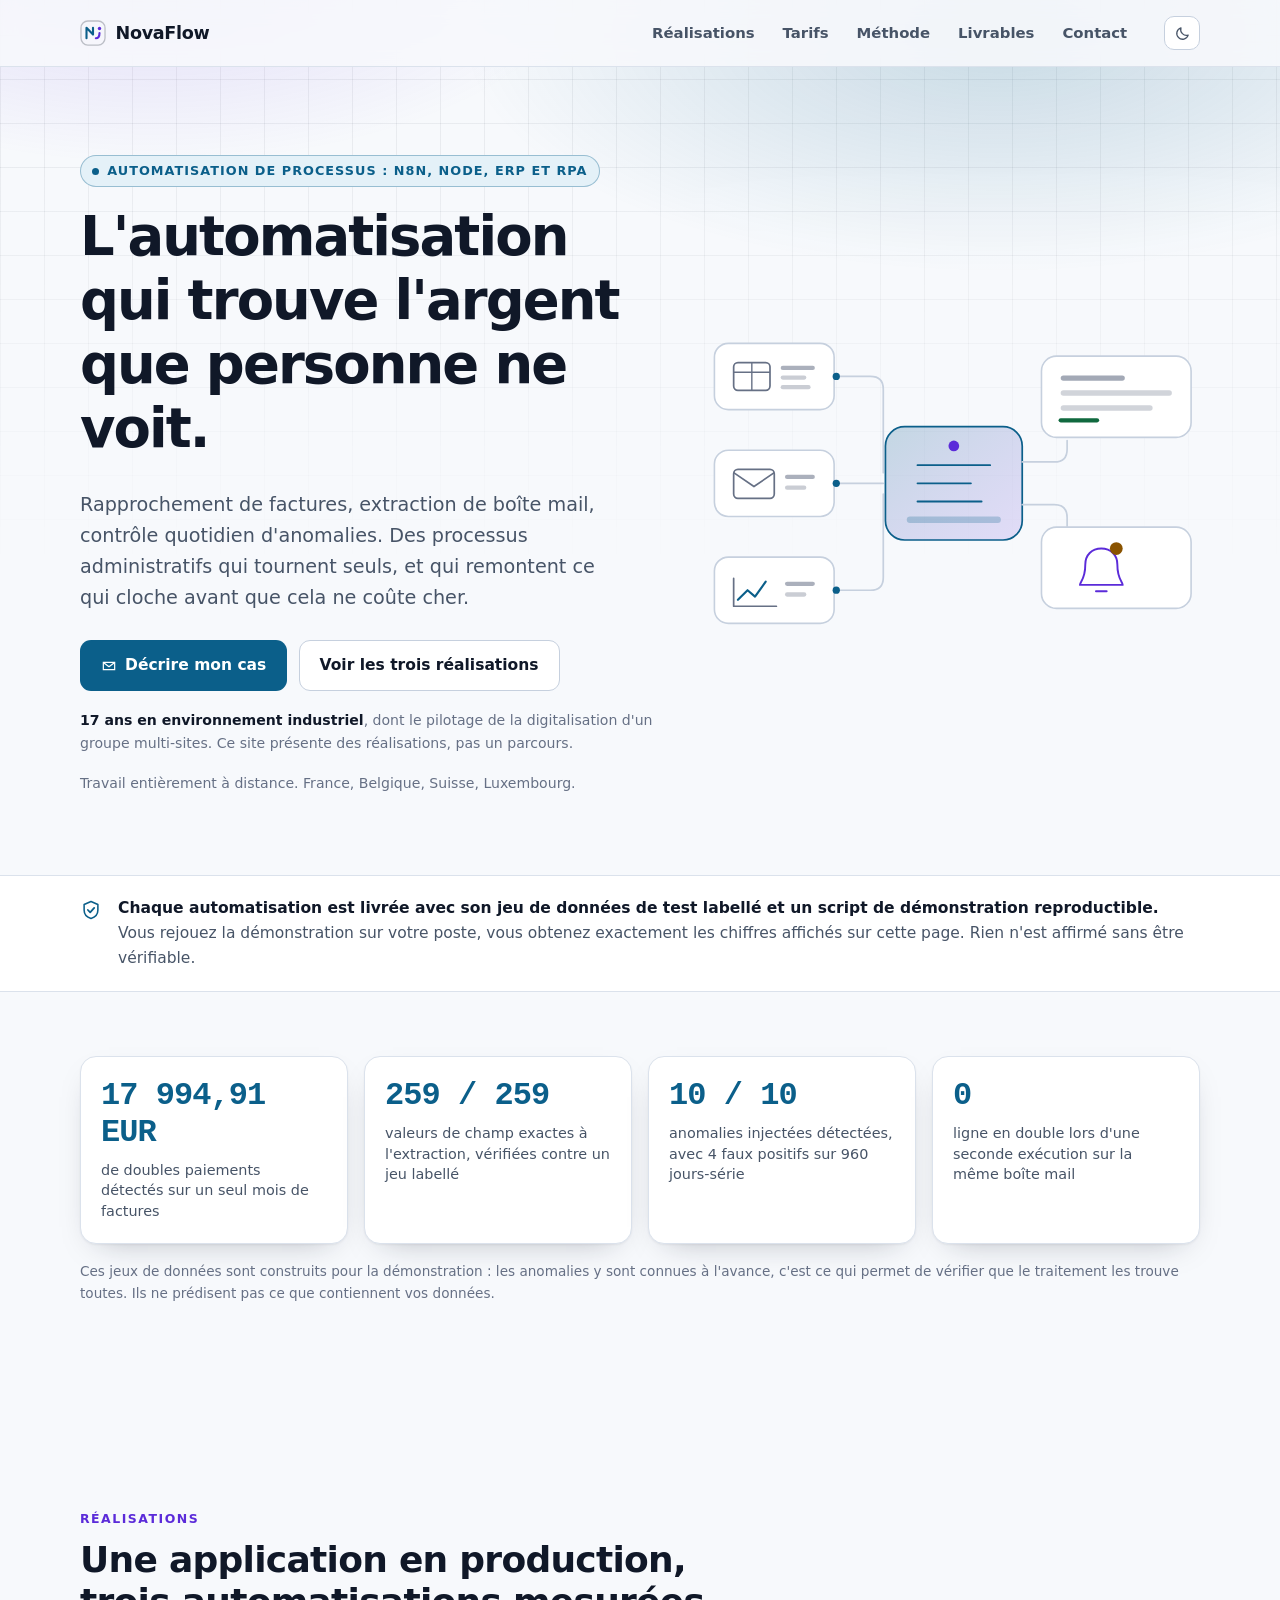
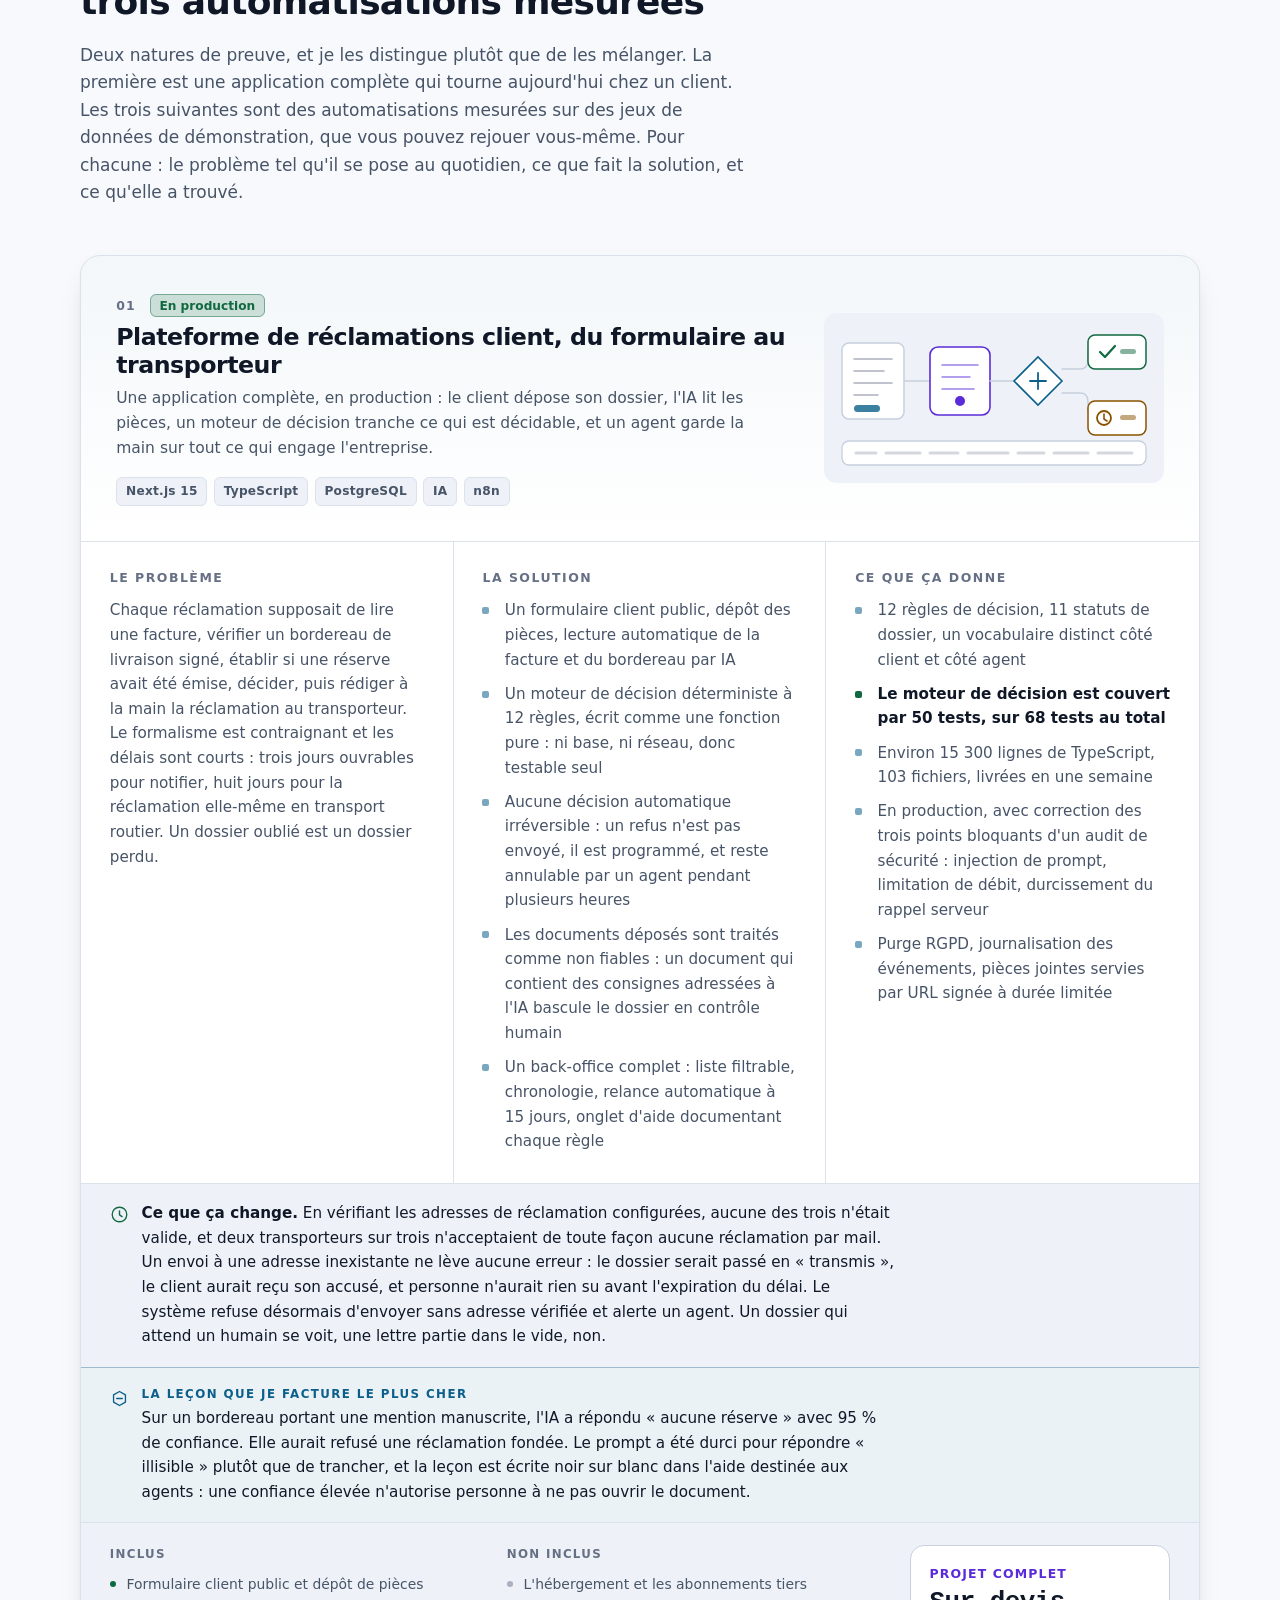
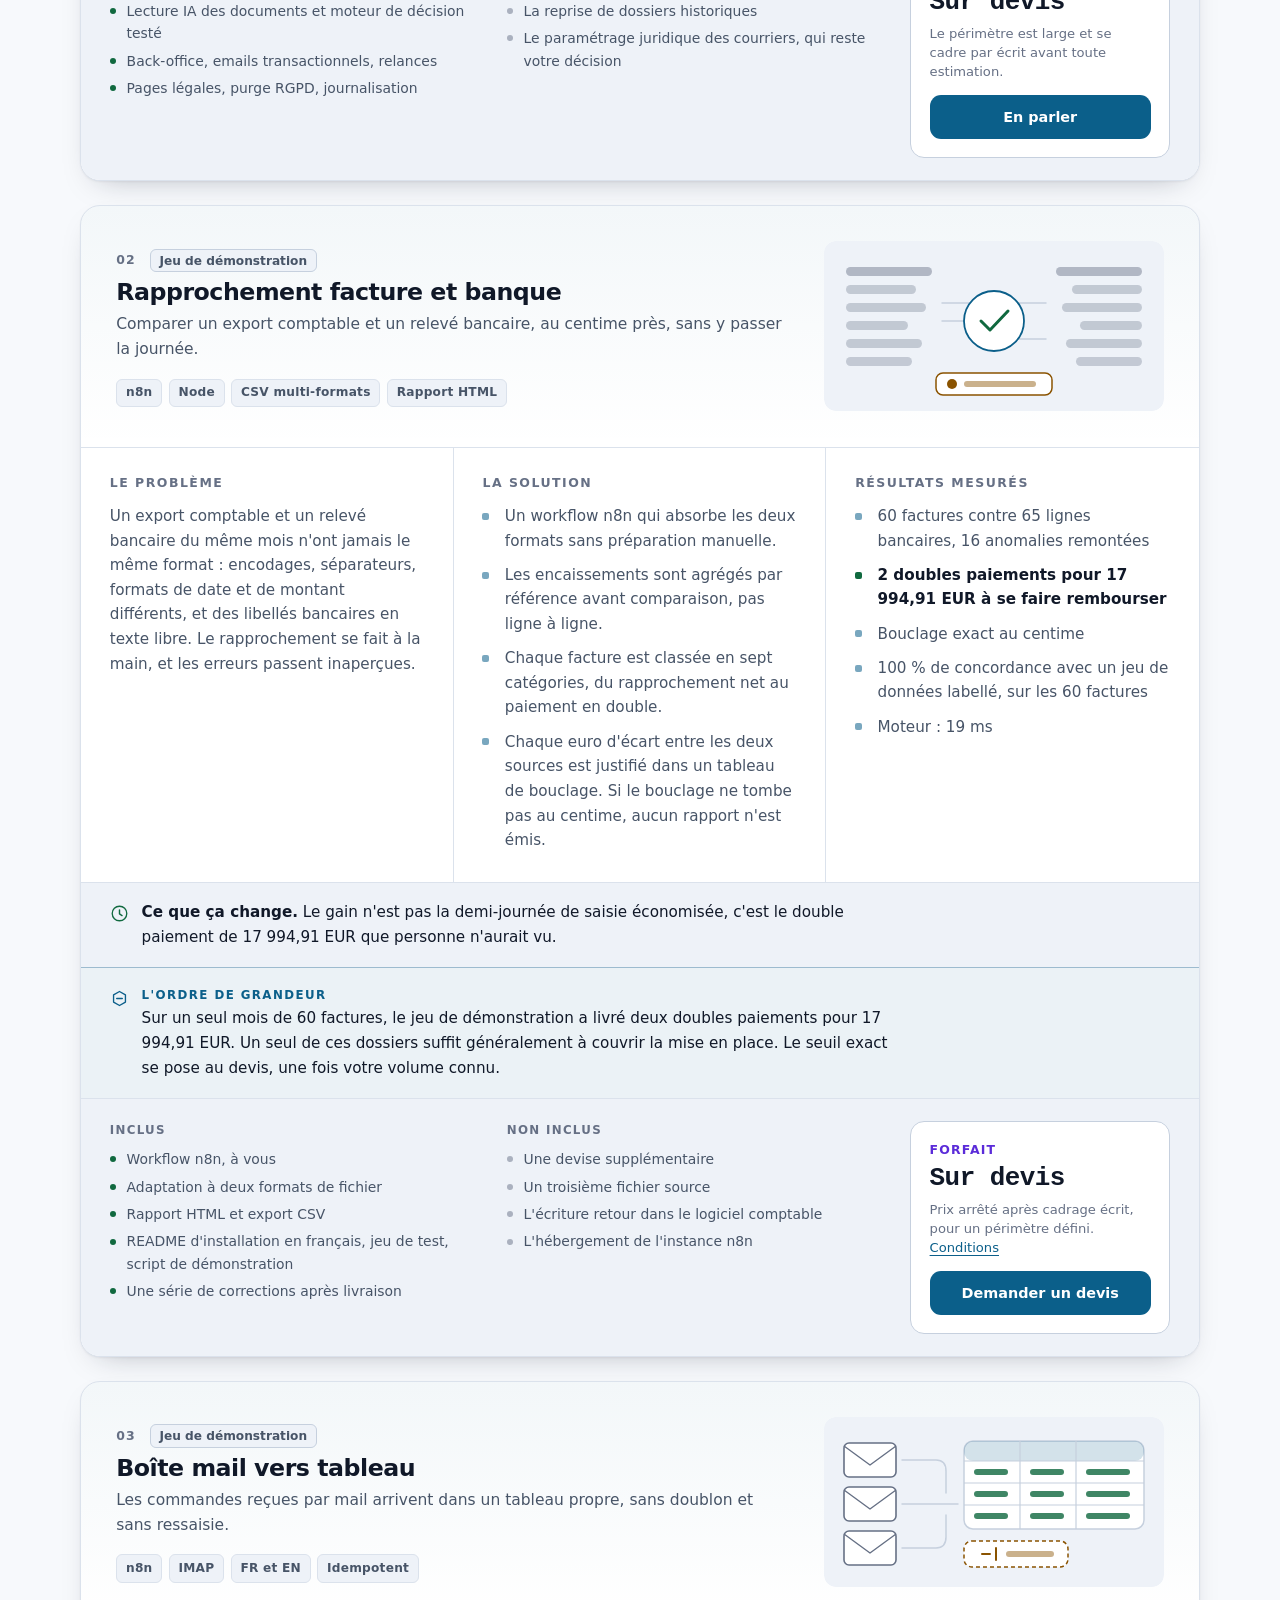
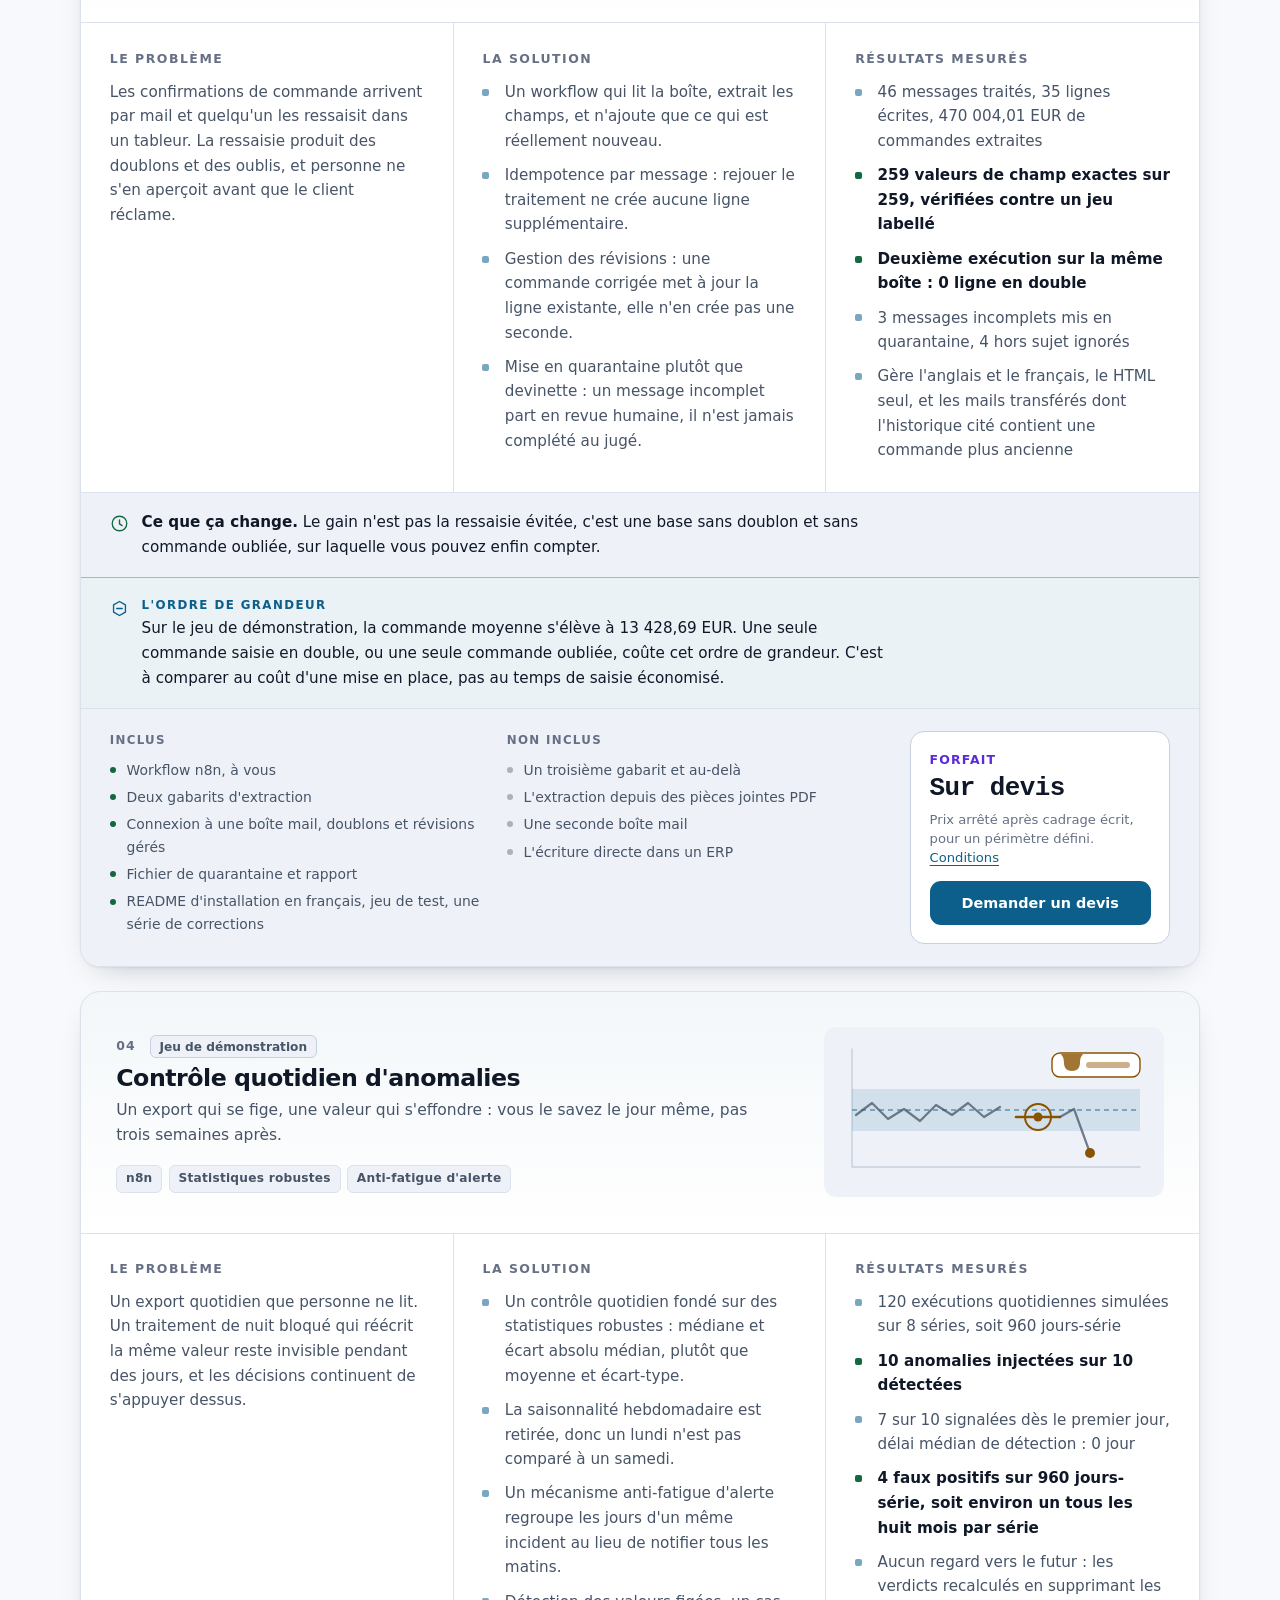
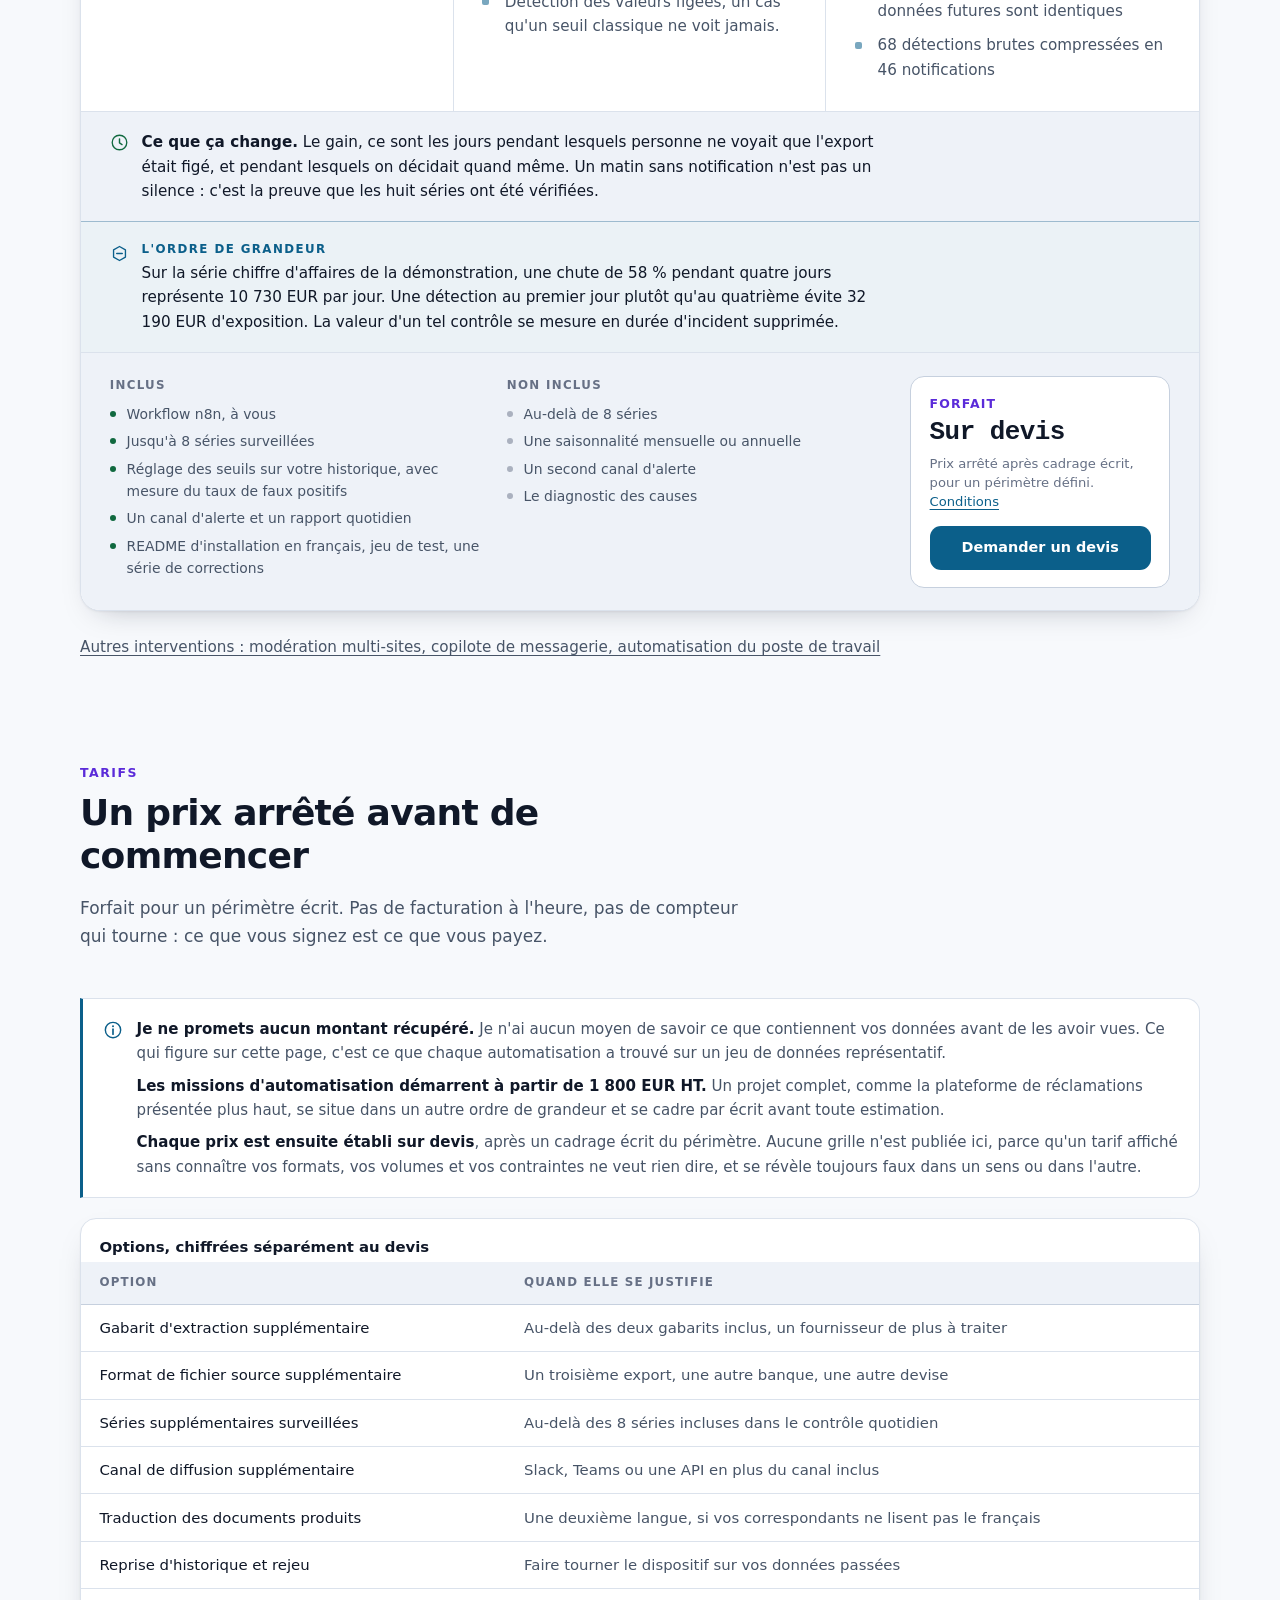
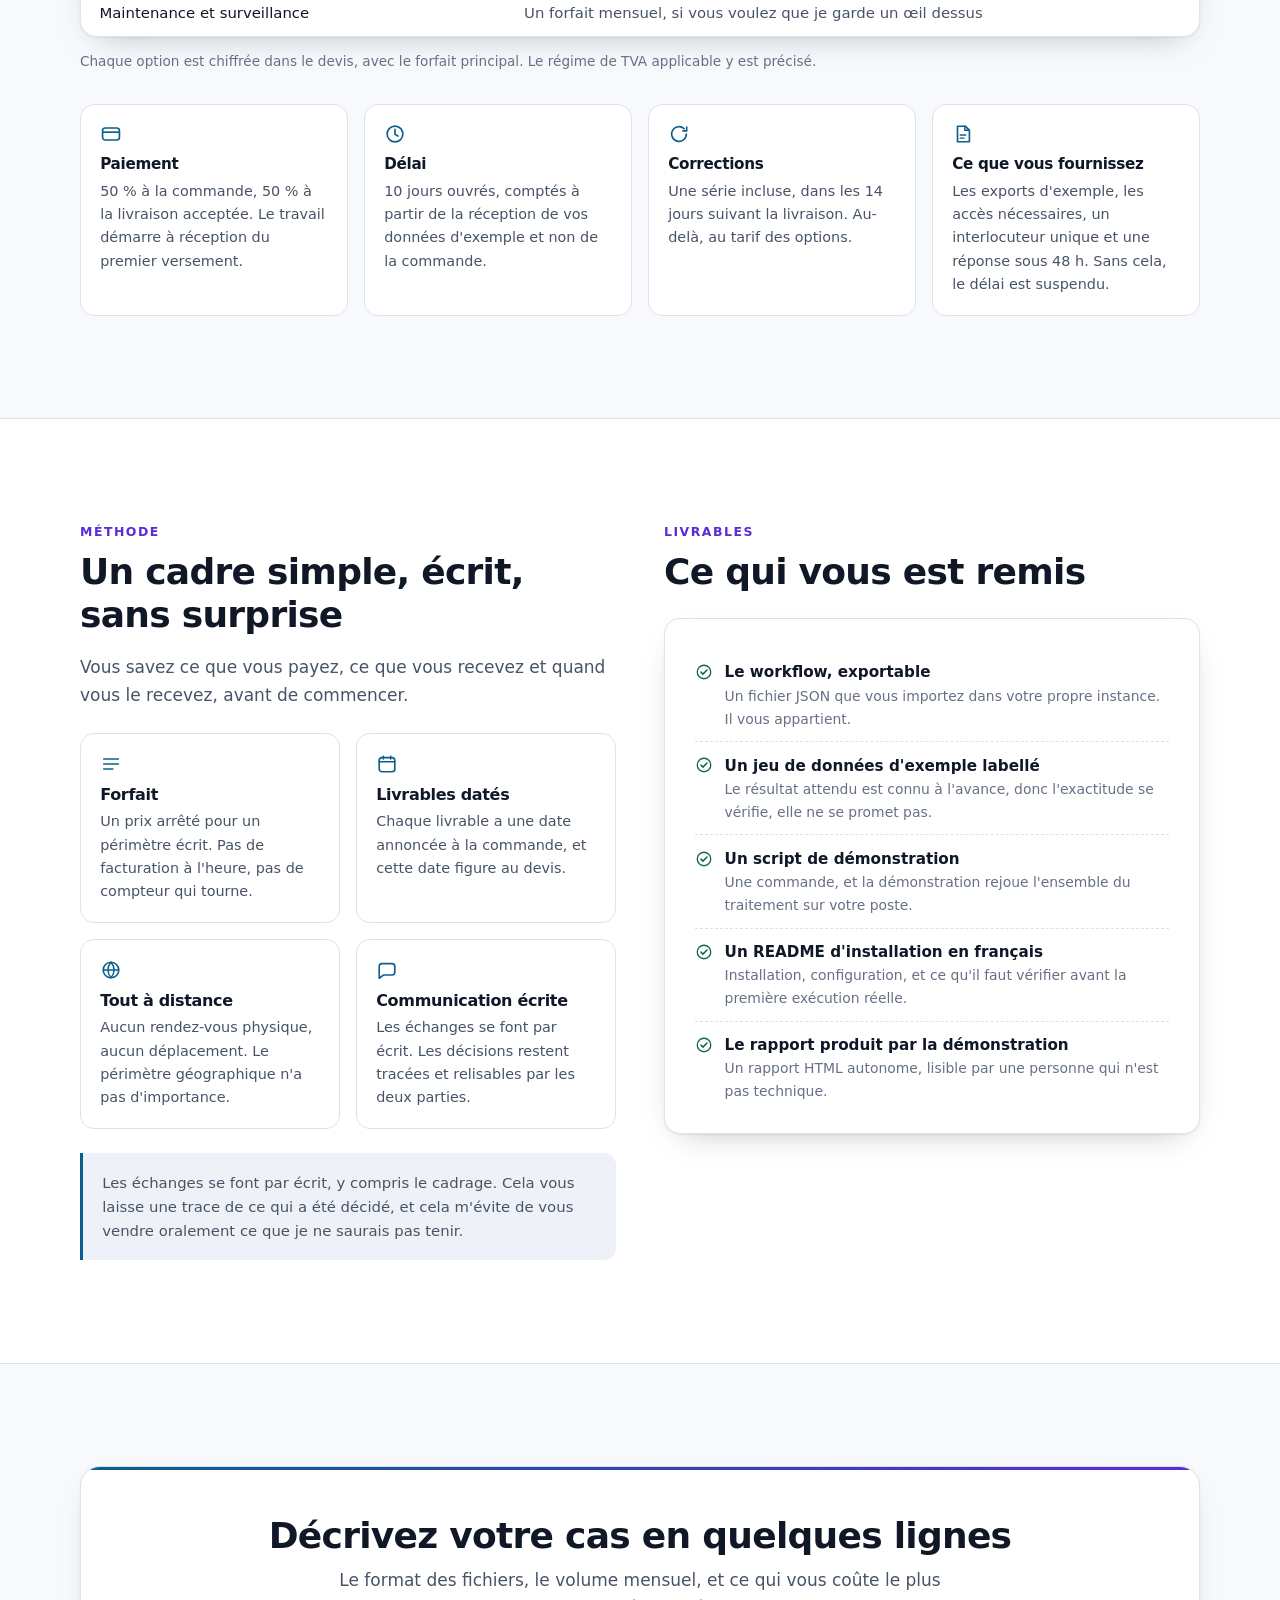
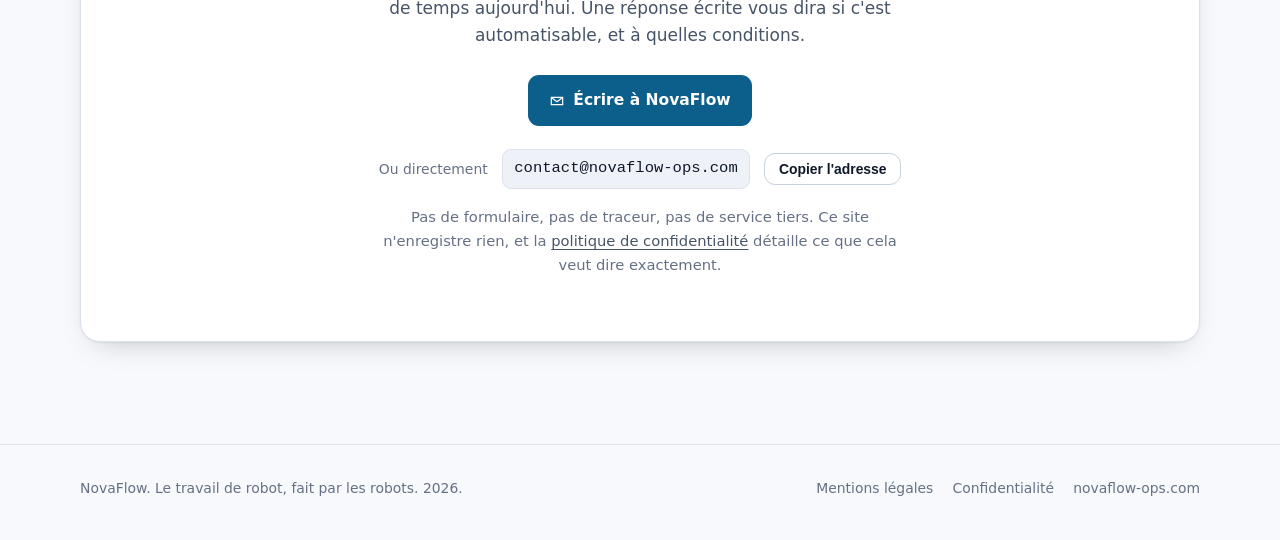
==== commit 97569469: "Hierarchise les offres, pose un seuil d entree et assume les jeux de demo Tache 4: les volets modera" ====
--- a/index.html
+++ b/index.html
@@ -289,7 +289,7 @@
       </div>
     </div>
     <p class="stat-note">
-      Ces chiffres sont mesurés sur les jeux de données livrés avec chaque automatisation. Ce ne sont pas des estimations.
+      Ces jeux de données sont construits pour la démonstration : les anomalies y sont connues à l'avance, c'est ce qui permet de vérifier que le traitement les trouve toutes. Ils ne prédisent pas ce que contiennent vos données.
       
     </p>
   </div>
@@ -440,7 +440,7 @@
     <article class="case reveal">
       <div class="case-top">
         <div>
-          <span class="case-num">02</span>
+          <span class="case-num">02 <span class="tag tag-demo">Jeu de démonstration</span></span>
           <h3>Rapprochement facture et banque</h3>
           <p class="case-sub">
             Comparer un export comptable et un relevé bancaire, au centime près, sans y passer la journée.
@@ -569,7 +569,7 @@
     <article class="case reveal">
       <div class="case-top">
         <div>
-          <span class="case-num">03</span>
+          <span class="case-num">03 <span class="tag tag-demo">Jeu de démonstration</span></span>
           <h3>Boîte mail vers tableau</h3>
           <p class="case-sub">
             Les commandes reçues par mail arrivent dans un tableau propre, sans doublon et sans ressaisie.
@@ -700,7 +700,7 @@
     <article class="case reveal">
       <div class="case-top">
         <div>
-          <span class="case-num">04</span>
+          <span class="case-num">04 <span class="tag tag-demo">Jeu de démonstration</span></span>
           <h3>Contrôle quotidien d'anomalies</h3>
           <p class="case-sub">
             Un export qui se fige, une valeur qui s'effondre : vous le savez le jour même, pas trois semaines après.
@@ -818,262 +818,9 @@
     </article>
 
 
-    <!-- ---------- 05, MODÉRATION MULTI-SITES ---------- -->
-    <div class="rpa reveal">
-      <div class="rpa-head">
-        <div>
-          <span class="case-num">05 Quand plusieurs sites saisissent dans le même outil</span>
-          <h3>Modération des données d'exploitation, multi-sites, à travers l'ERP</h3>
-          <p class="case-sub">
-            Plusieurs établissements, le même ERP, et des pratiques qui divergent : des stocks qui ne collent plus au terrain, des articles qui dorment sans que personne ne le voie, des dossiers jamais clôturés, et chaque site qui compte à sa façon. Un robot de modération applique les mêmes règles partout, chaque nuit, et ne remonte à chaque site que ce qui le concerne.
-            
-          </p>
-          <div class="tags">
-            <span class="tag">ERP</span>
-            <span class="tag">Multi-sites</span>
-            <span class="tag">Stock et rotation</span>
-            <span class="tag">Reporting par site</span>
-          </div>
-        </div>
-        <div aria-hidden="true">
-          <svg viewBox="0 0 220 170" fill="none">
-            <rect x="72" y="12" width="76" height="40" rx="9" fill="var(--bg-3)" stroke="var(--accent)" stroke-width="1.6"/>
-            <path d="M86 26h48M86 34h34M86 42h42" stroke="var(--accent)" stroke-width="1.7" stroke-linecap="round"/>
-            <path d="M110 52v22M110 74H30v18M110 74h80v18M110 74v18" stroke="var(--line-2)" stroke-width="1.5" stroke-linecap="round"/>
-            <g fill="var(--bg-3)" stroke="var(--line-2)" stroke-width="1.5">
-              <rect x="6" y="92" width="48" height="42" rx="8"/>
-              <rect x="86" y="92" width="48" height="42" rx="8"/>
-              <rect x="166" y="92" width="48" height="42" rx="8"/>
-            </g>
-            <g stroke="var(--ink-3)" stroke-width="1.5" stroke-linecap="round" opacity=".7">
-              <path d="M18 122v-14l12-8 12 8v14M98 122v-14l12-8 12 8v14M178 122v-14l12-8 12 8v14"/>
-            </g>
-            <circle cx="46" cy="98" r="6" fill="var(--good)"/>
-            <circle cx="126" cy="98" r="6" fill="var(--warn)"/>
-            <circle cx="206" cy="98" r="6" fill="var(--good)"/>
-            <rect x="60" y="146" width="100" height="8" rx="4" fill="var(--ink-3)" opacity=".3"/>
-          </svg>
-        </div>
-      </div>
-
-      <div class="rpa-cols">
-        <div>
-          <h4>Ce que ça couvre</h4>
-          <ul>
-            <li>Cohérence des stocks : écarts entre la base et le terrain, entrées sans sortie correspondante, articles présents en base et introuvables</li>
-            <li>Rotation : ce qui dort, classé par ancienneté, avec le seuil au-delà duquel un article ou un dossier remonte tout seul</li>
-            <li>Uniformisation : la même règle appliquée partout, pour que le chiffre d'un site soit comparable à celui d'un autre</li>
-            <li>Complétude et clôture : champs obligatoires vides, dossiers jamais clôturés, saisies hors délai, doublons d'un site à l'autre</li>
-          </ul>
-        </div>
-        <div>
-          <h4>Ce que ça demande</h4>
-          <ul>
-            <li>Un accès en lecture à la base ou aux exports de l'ERP, rien de plus</li>
-            <li>Des règles écrites et validées par les métiers, jamais déduites à leur place</li>
-            <li>Un seuil accepté par tous : à partir de quand un écart ou une ancienneté devient une anomalie</li>
-            <li>Un correspondant par site : une alerte qui ne tombe chez personne ne sert à rien</li>
-          </ul>
-        </div>
-        <div class="rpa-limits">
-          <h4>Les limites, dites d'emblée</h4>
-          <ul>
-            <li>Le robot signale un écart, il ne décide pas à la place du site</li>
-            <li>Il ne corrige pas le terrain : un écart de stock se solde par un inventaire, pas par une ligne de base</li>
-            <li>Sans correspondant identifié, le dispositif s'éteint en quelques semaines</li>
-            <li>Une règle mal écrite produit du bruit, et le bruit tue l'adhésion plus vite que l'erreur</li>
-          </ul>
-        </div>
-      </div>
-
-      <div class="rpa-foot">
-        <div class="honest">
-          <svg viewBox="0 0 24 24" fill="none" aria-hidden="true"><circle cx="12" cy="12" r="9.2" stroke="currentColor" stroke-width="1.7"/><path d="M12 11v6" stroke="currentColor" stroke-width="2" stroke-linecap="round"/><circle cx="12" cy="7.6" r="1.2" fill="currentColor"/></svg>
-          <p>
-            Ce volet vient d'un contexte industriel multi-sites. Les données et les chiffres appartiennent à leur propriétaire et ne sont pas publiés ici. Ce que je peux montrer et faire rejouer, ce sont les trois automatisations mesurées ci-dessus.
-            
-          </p>
-        </div>
-        <p class="price-inline">
-          Sur devis, selon le nombre de règles et de sites
-        </p>
-      </div>
-    </div>
-
-    <!-- ---------- 06, COPILOTE DE MESSAGERIE ---------- -->
-    <div class="rpa reveal">
-      <div class="rpa-head">
-        <div>
-          <span class="case-num">06 Quand la boîte mail déborde, et surtout quand vous n'êtes pas là</span>
-          <h3>Copilote de messagerie, tri, réponse et relevé de retour de congés</h3>
-          <p class="case-sub">
-            Chaque mail reçu est lu, classé par niveau d'urgence, résumé, et assorti de l'action concrète à mener. Une réponse part quand elle est utile, écrite dans votre style. Tout atterrit dans un tableau de suivi. Vous l'activez avant de partir : au retour, vous ne lisez pas trois cents messages, vous lisez ce qui s'est passé et ce qui attend une décision.
-            
-          </p>
-          <div class="tags">
-            <span class="tag">n8n</span>
-            <span class="tag">IA</span>
-            <span class="tag">Gmail + IMAP</span>
-            <span class="tag">Mémoire de fil</span>
-          </div>
-        </div>
-        <div aria-hidden="true">
-          <svg viewBox="0 0 220 170" fill="none">
-            <g stroke="var(--line-2)" stroke-width="1.5" fill="var(--bg-2)">
-              <rect x="8" y="26" width="54" height="30" rx="5"/>
-              <rect x="8" y="62" width="54" height="30" rx="5"/>
-              <rect x="8" y="98" width="54" height="30" rx="5"/>
-            </g>
-            <g stroke="var(--ink-3)" stroke-width="1.3" fill="none" stroke-linejoin="round" opacity=".8">
-              <path d="m8 29 27 17 27-17M8 65l27 17 27-17M8 101l27 17 27-17"/>
-            </g>
-            <path d="M62 41h18c6 0 8 4 8 10v22M62 77h26M62 113h18c6 0 8-4 8-10V81" stroke="var(--line-2)" stroke-width="1.5" stroke-linecap="round"/>
-            <rect x="88" y="52" width="52" height="50" rx="10" fill="var(--bg-3)" stroke="var(--accent-2)" stroke-width="1.6"/>
-            <path d="M100 70h28M100 79h20M100 88h24" stroke="var(--accent-2)" stroke-width="1.6" stroke-linecap="round" opacity=".65"/>
-            <circle class="pulse" cx="114" cy="60" r="4" fill="var(--accent-2)"/>
-            <path d="M140 77h16" stroke="var(--line-2)" stroke-width="1.5" stroke-linecap="round"/>
-            <rect x="156" y="20" width="56" height="122" rx="8" fill="var(--bg-2)" stroke="var(--line-2)" stroke-width="1.5"/>
-            <path d="M156 38h56" stroke="var(--line-2)" stroke-width="1.3"/>
-            <g>
-              <rect x="164" y="46" width="8" height="8" rx="2" fill="var(--warn)"/>
-              <rect x="178" y="48" width="26" height="4" rx="2" fill="var(--ink-3)" opacity=".45"/>
-              <rect x="164" y="64" width="8" height="8" rx="2" fill="var(--accent)"/>
-              <rect x="178" y="66" width="22" height="4" rx="2" fill="var(--ink-3)" opacity=".45"/>
-              <rect x="164" y="82" width="8" height="8" rx="2" fill="var(--good)"/>
-              <rect x="178" y="84" width="26" height="4" rx="2" fill="var(--ink-3)" opacity=".45"/>
-              <rect x="164" y="100" width="8" height="8" rx="2" fill="var(--ink-3)" opacity=".5"/>
-              <rect x="178" y="102" width="18" height="4" rx="2" fill="var(--ink-3)" opacity=".35"/>
-              <rect x="164" y="118" width="8" height="8" rx="2" fill="var(--warn)"/>
-              <rect x="178" y="120" width="24" height="4" rx="2" fill="var(--ink-3)" opacity=".45"/>
-            </g>
-            <circle cx="196" cy="152" r="9" fill="none" stroke="var(--warn)" stroke-width="1.6"/>
-            <path d="M196 145v-4M196 163v-4M189 152h-4M207 152h-4" stroke="var(--warn)" stroke-width="1.6" stroke-linecap="round"/>
-          </svg>
-        </div>
-      </div>
-
-      <div class="rpa-cols">
-        <div>
-          <h4>Ce que ça couvre</h4>
-          <ul>
-            <li>Chaque mail classé en quatre niveaux d'urgence, avec un résumé et l'action concrète à mener, jamais un vague « à surveiller »</li>
-            <li>Une réponse rédigée dans votre style quand elle est utile, et rien du tout quand elle ne l'est pas</li>
-            <li>Une mémoire par fil de discussion : le copilote sait ce qu'il a déjà écrit, ne se répète pas et ne redemande pas ce qu'il a déjà obtenu</li>
-            <li>Deux boîtes traitées par la même chaîne, une messagerie moderne et une boîte IMAP classique</li>
-            <li>Au retour de congés, un relevé unique : ce qui s'est passé, ce qui a été traité, ce qui attend votre décision</li>
-          </ul>
-        </div>
-        <div>
-          <h4>Ce que ça demande</h4>
-          <ul>
-            <li>Un accès à la boîte, et une adresse d'envoi dédiée au dispositif</li>
-            <li>Vos règles écrites : qui mérite une réponse, qui n'en reçoit jamais</li>
-            <li>Une période d'observation en brouillon avant d'autoriser le moindre envoi automatique</li>
-          </ul>
-        </div>
-        <div class="rpa-limits">
-          <h4>Les limites, dites d'emblée</h4>
-          <ul>
-            <li>Une réponse automatique engage votre parole : on démarre toujours en brouillon, et vous décidez ensuite de ce qui part seul</li>
-            <li>Le copilote reste prudent plutôt que d'inventer : il ne prend jamais un engagement que vous n'avez pas validé</li>
-            <li>Il trie, il résume, il propose. Il ne décide pas à votre place de ce qui compte dans votre métier</li>
-          </ul>
-        </div>
-      </div>
-
-      <div class="rpa-foot">
-        <div class="honest">
-          <svg viewBox="0 0 24 24" fill="none" aria-hidden="true"><circle cx="12" cy="12" r="9.2" stroke="currentColor" stroke-width="1.7"/><path d="M12 11v6" stroke="currentColor" stroke-width="2" stroke-linecap="round"/><circle cx="12" cy="7.6" r="1.2" fill="currentColor"/></svg>
-          <p>
-            <strong>Le vrai risque n'est pas la qualité des réponses, c'est la boucle.</strong> Deux robots qui se répondent, c'est un échange sans fin et une facture qui grimpe toute la nuit. Le dispositif s'arrête net sur les messages automatiques, les accusés d'absence, les non-remises et vos propres adresses. Les listes de diffusion, elles, sont analysées et résumées, mais ne reçoivent jamais de réponse : elle partirait à toute la liste.
-            
-          </p>
-        </div>
-        <p class="price-inline">
-          Sur devis, selon le volume et le nombre de boîtes
-        </p>
-      </div>
-    </div>
-
-    <!-- ---------- 07, RPA ---------- -->
-    <div class="rpa reveal">
-      <div class="rpa-head">
-        <div>
-          <span class="case-num">07 Et quand il n'y a pas d'API</span>
-          <h3>Automatisation du poste de travail, RPA</h3>
-          <p class="case-sub">
-            Certains logiciels métier n'ont ni API ni export propre : un ERP ancien, une application de saisie interne, un portail fournisseur qui n'expose rien. L'automatisation se fait alors sur le poste, avec Power Automate Desktop ou un robot équivalent : il ouvre l'application, saisit, contrôle, et journalise chaque action.
-            
-          </p>
-          <div class="tags">
-            <span class="tag">Power Automate Desktop</span>
-            <span class="tag">Windows</span>
-            <span class="tag">Sans API</span>
-            <span class="tag">Journalisé</span>
-          </div>
-        </div>
-        <div aria-hidden="true">
-          <svg viewBox="0 0 220 170" fill="none">
-            <rect x="8" y="16" width="204" height="124" rx="10" fill="var(--bg-3)" stroke="var(--line-2)" stroke-width="1.6"/>
-            <path d="M8 40h204" stroke="var(--line-2)" stroke-width="1.4"/>
-            <circle cx="24" cy="28" r="3.4" fill="var(--warn)"/><circle cx="36" cy="28" r="3.4" fill="var(--ink-3)" opacity=".5"/><circle cx="48" cy="28" r="3.4" fill="var(--ink-3)" opacity=".5"/>
-            <rect x="24" y="54" width="72" height="8" rx="4" fill="var(--ink-3)" opacity=".45"/>
-            <rect x="24" y="72" width="96" height="14" rx="4" fill="var(--bg-2)" stroke="var(--accent-2)" stroke-width="1.6"/>
-            <rect x="30" y="77" width="42" height="4" rx="2" fill="var(--accent-2)" opacity=".8"/>
-            <rect x="24" y="96" width="120" height="8" rx="4" fill="var(--ink-3)" opacity=".3"/>
-            <rect x="24" y="112" width="58" height="14" rx="5" fill="var(--accent)" opacity=".85"/>
-            <g class="pulse">
-              <circle cx="150" cy="79" r="16" fill="none" stroke="var(--accent-2)" stroke-width="1.6"/>
-            </g>
-            <path d="M150 71v16M142 79h16" stroke="var(--accent-2)" stroke-width="2" stroke-linecap="round"/>
-            <path d="M96 150h28l-6-10h-16l-6 10Z" fill="var(--ink-3)" opacity=".4"/>
-            <rect x="76" y="150" width="68" height="6" rx="3" fill="var(--ink-3)" opacity=".4"/>
-          </svg>
-        </div>
-      </div>
-
-      <div class="rpa-cols">
-        <div>
-          <h4>Ce que ça couvre</h4>
-          <ul>
-            <li>Saisie répétitive dans une application qui n'expose aucune interface</li>
-            <li>Récupération de fichiers sur un portail, puis classement et renommage</li>
-            <li>Report d'un écran vers un tableur, ou d'un logiciel vers un autre qui ne lui parle pas</li>
-            <li>Enchaînement déclenché à heure fixe, sur un poste ou un serveur Windows</li>
-          </ul>
-        </div>
-        <div>
-          <h4>Les règles que je m'impose</h4>
-          <ul>
-            <li>Le robot journalise chaque action, donc un contrôle a posteriori est toujours possible</li>
-            <li>Il s'arrête plutôt que de deviner : un cas non prévu part en revue humaine</li>
-            <li>Il est testé sur une liste de cas connus avant d'être lancé en production</li>
-            <li>Aucun identifiant en clair dans le robot</li>
-          </ul>
-        </div>
-        <div class="rpa-limits">
-          <h4>Les limites, dites d'emblée</h4>
-          <ul>
-            <li>Un robot de poste dépend de l'interface : un changement d'écran peut le casser</li>
-            <li>Il occupe une session Windows pendant qu'il travaille</li>
-            <li>Quand une API ou un export existe, c'est toujours plus solide, et je vous le dirai</li>
-          </ul>
-        </div>
-      </div>
-
-      <div class="rpa-foot">
-        <div class="honest">
-          <svg viewBox="0 0 24 24" fill="none" aria-hidden="true"><circle cx="12" cy="12" r="9.2" stroke="currentColor" stroke-width="1.7"/><path d="M12 11v6" stroke="currentColor" stroke-width="2" stroke-linecap="round"/><circle cx="12" cy="7.6" r="1.2" fill="currentColor"/></svg>
-          <p>
-            Aucun chiffre n'est affiché sur ce volet. Les trois automatisations ci-dessus sont mesurées sur des jeux de données labellés, celle-ci ne l'est pas encore, et je préfère l'écrire plutôt que d'aligner des pourcentages invérifiables.
-            
-          </p>
-        </div>
-        <p class="price-inline">
-          Sur devis, selon le nombre d'écrans
-        </p>
-      </div>
-    </div>
+    <p class="autres-lien">
+      <a href="autres-interventions.html">Autres interventions : modération multi-sites, copilote de messagerie, automatisation du poste de travail</a>
+    </p>
   </div>
 </section>
 
@@ -1100,7 +847,11 @@
           
         </p>
         <p>
-          <strong>Chaque prix est établi sur devis</strong>, après un cadrage écrit du périmètre. Aucun tarif n'est affiché ici, parce qu'un tarif publié sans connaître vos formats, vos volumes et vos contraintes ne veut rien dire, et se révèle toujours faux dans un sens ou dans l'autre.
+          <strong>Les missions d'automatisation démarrent à partir de 1 800 EUR HT.</strong> Un projet complet, comme la plateforme de
+          réclamations présentée plus haut, se situe dans un autre ordre de grandeur et se cadre par écrit avant toute estimation.
+        </p>
+        <p>
+          <strong>Chaque prix est ensuite établi sur devis</strong>, après un cadrage écrit du périmètre. Aucune grille n'est publiée ici, parce qu'un tarif affiché sans connaître vos formats, vos volumes et vos contraintes ne veut rien dire, et se révèle toujours faux dans un sens ou dans l'autre.
           
         </p>
       </div>
--- a/style.css
+++ b/style.css
@@ -550,3 +550,18 @@
 }
 .btn-copy { padding: .45rem .85rem; font-size: .87rem; }
 .btn-copy.ok { border-color: var(--good); color: var(--good); }
+
+.tag-demo {
+  background: var(--bg-3);
+  border-color: var(--line-2);
+  /* --ink-2 et non --ink-3 : à cette taille, --ink-3 tombait à 4,43 en thème clair,
+     sous le seuil AA de 4,5. */
+  color: var(--ink-2);
+  text-transform: none;
+  letter-spacing: 0;
+  margin-left: .5rem;
+  vertical-align: middle;
+}
+.autres-lien { margin: .5rem 0 0; font-size: .95rem; }
+.autres-lien a { color: var(--ink-2); }
+.autres-lien a:hover { color: var(--accent); }
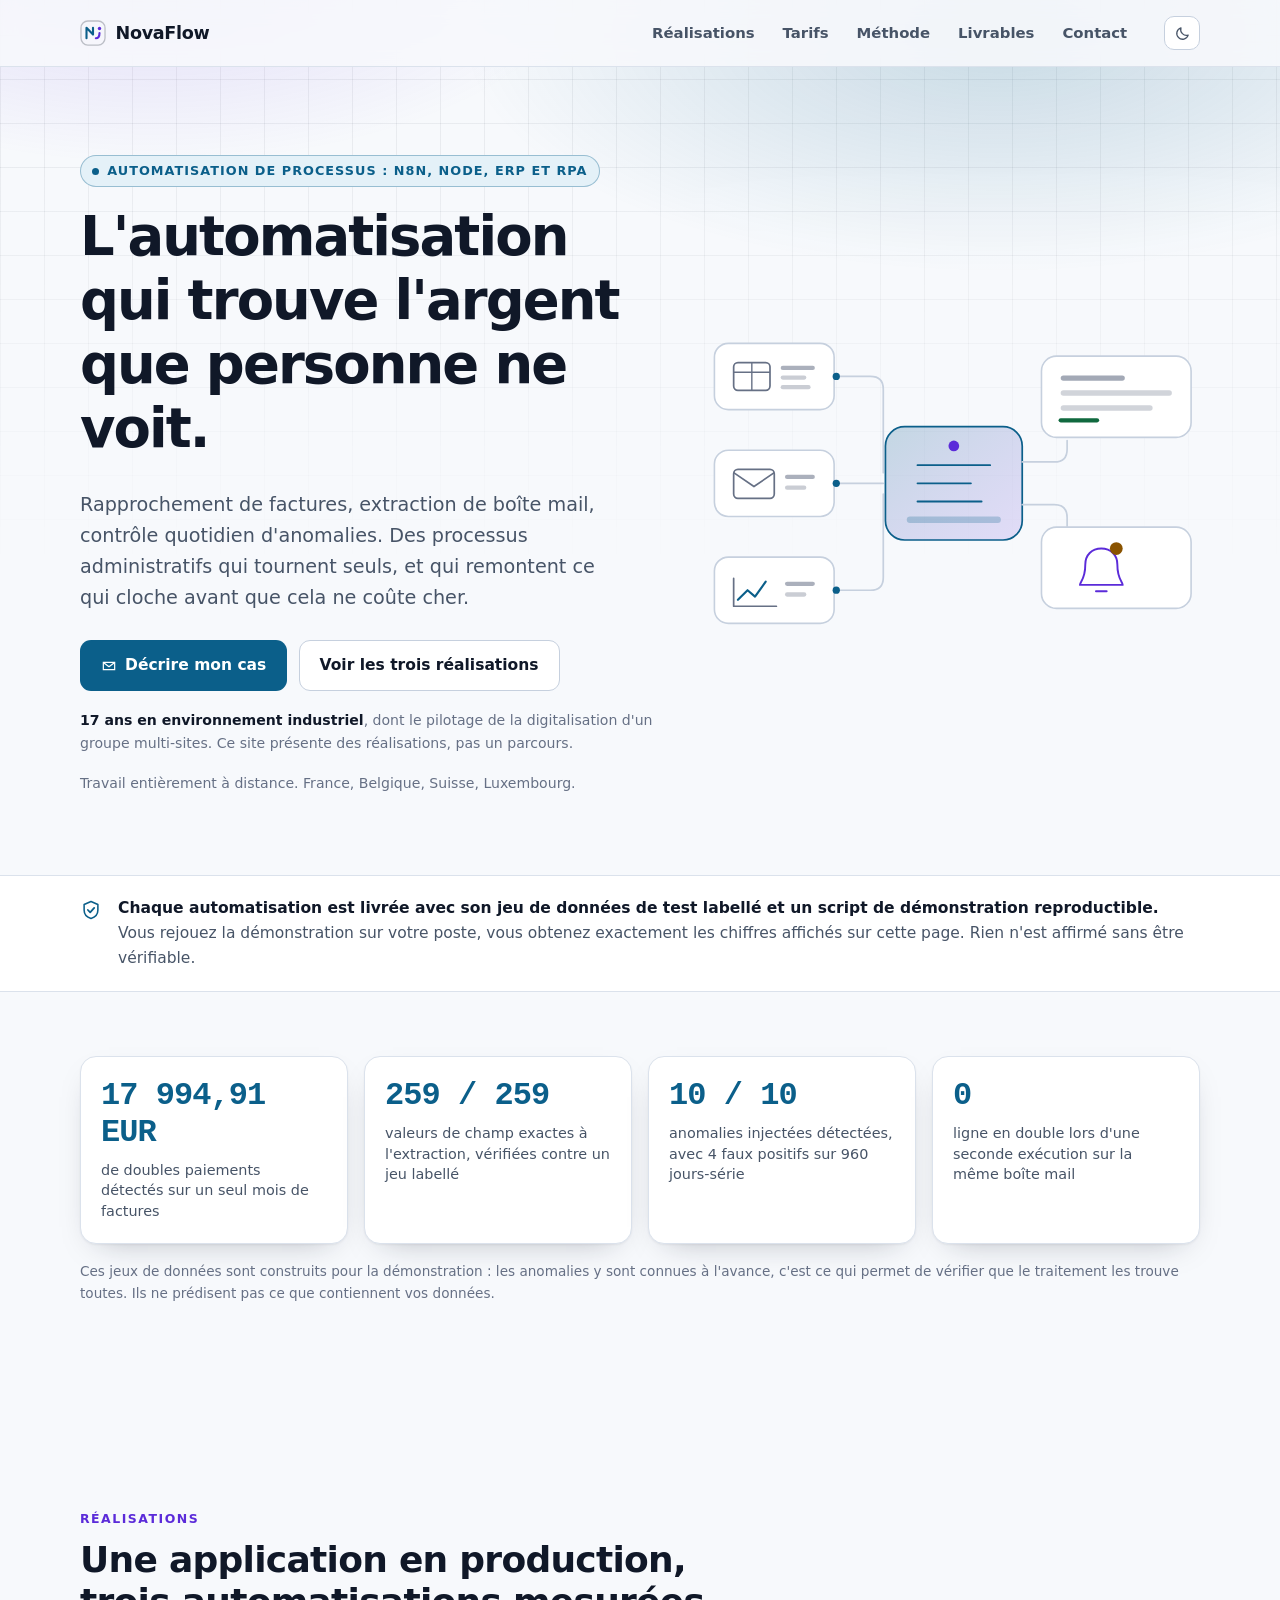
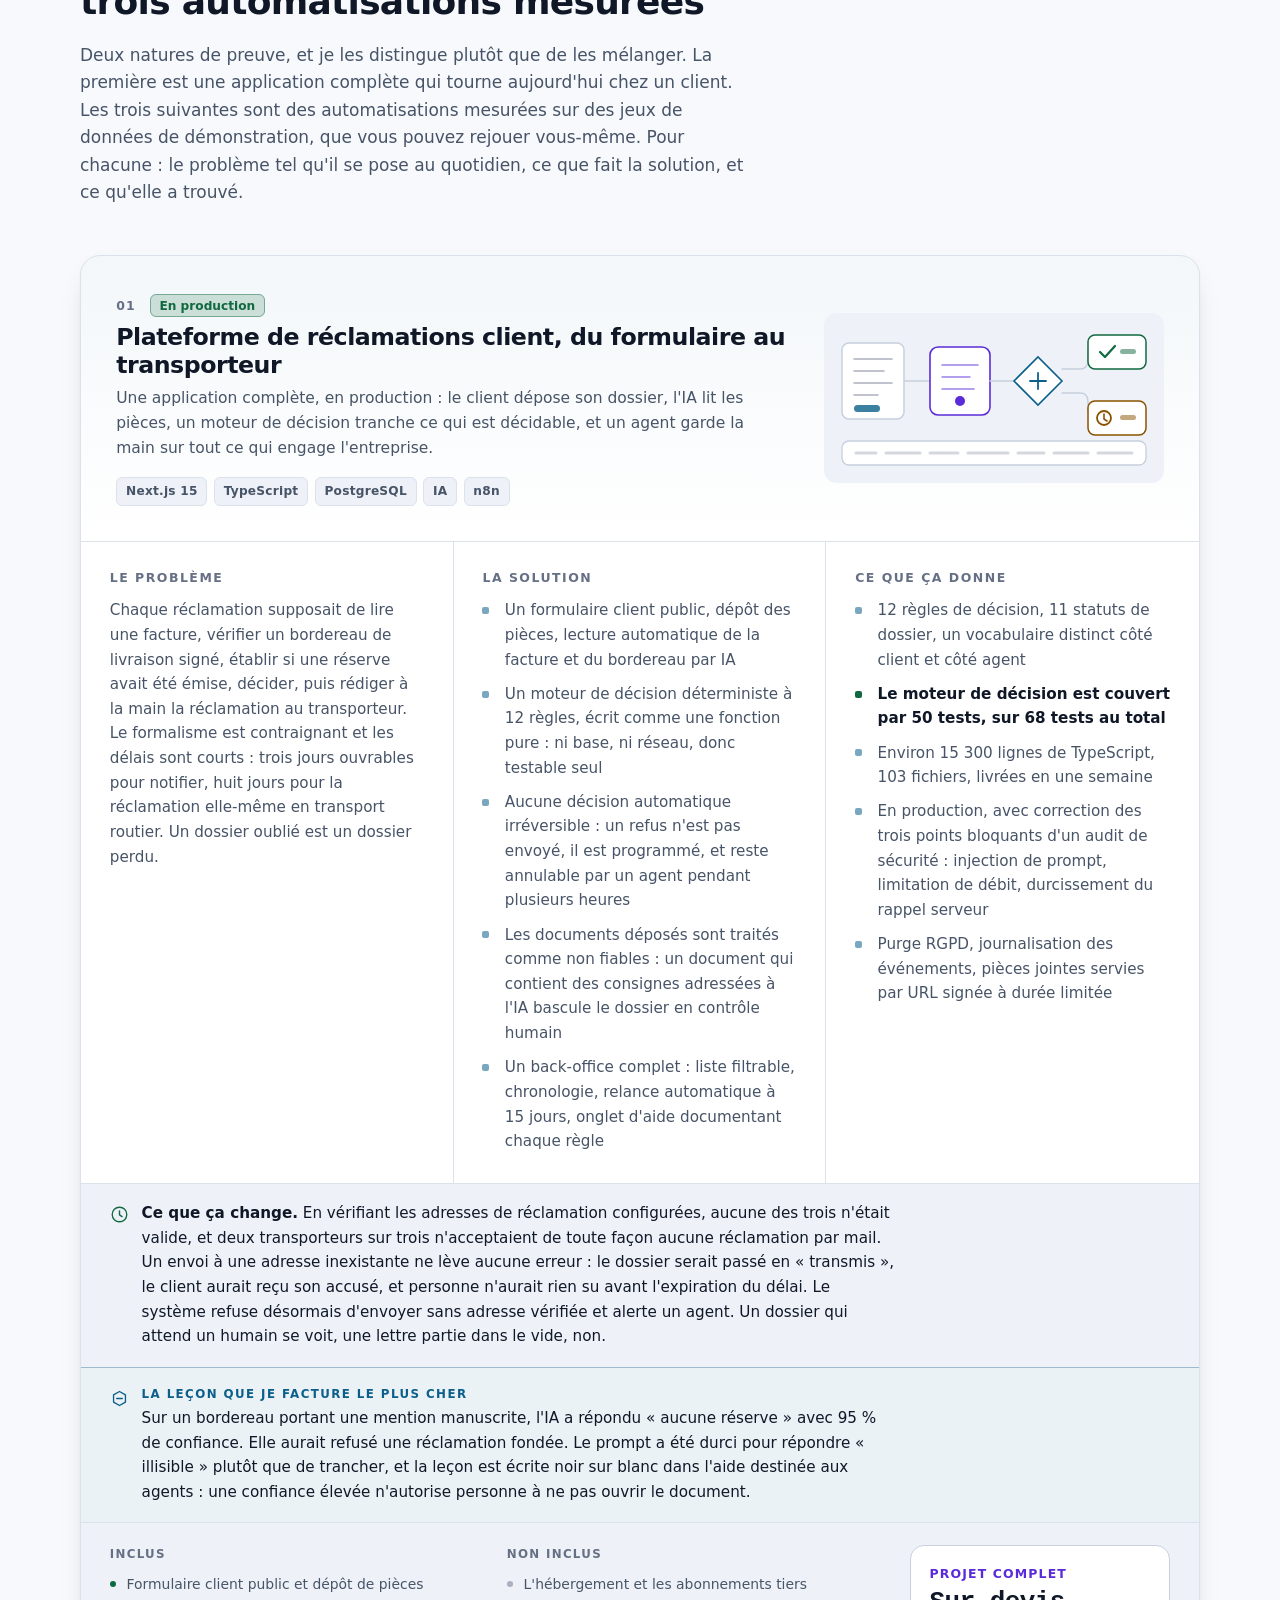
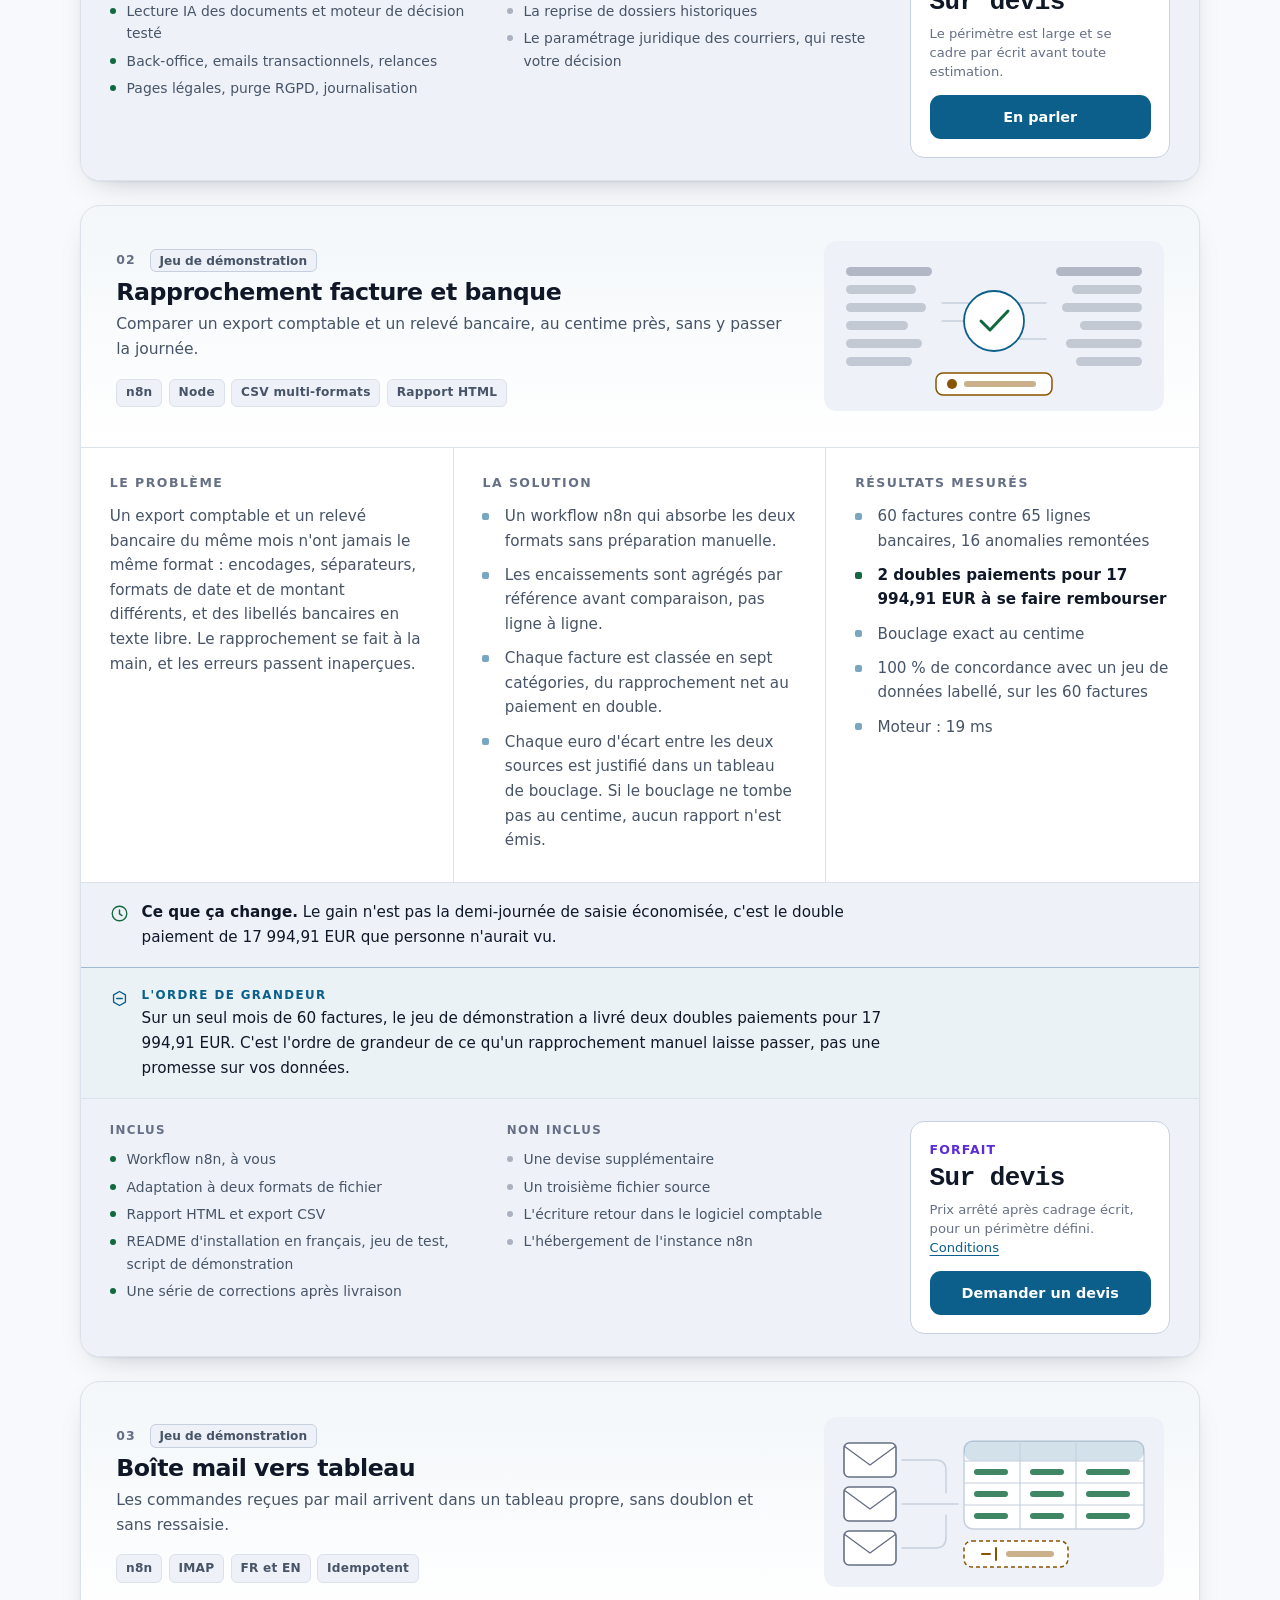
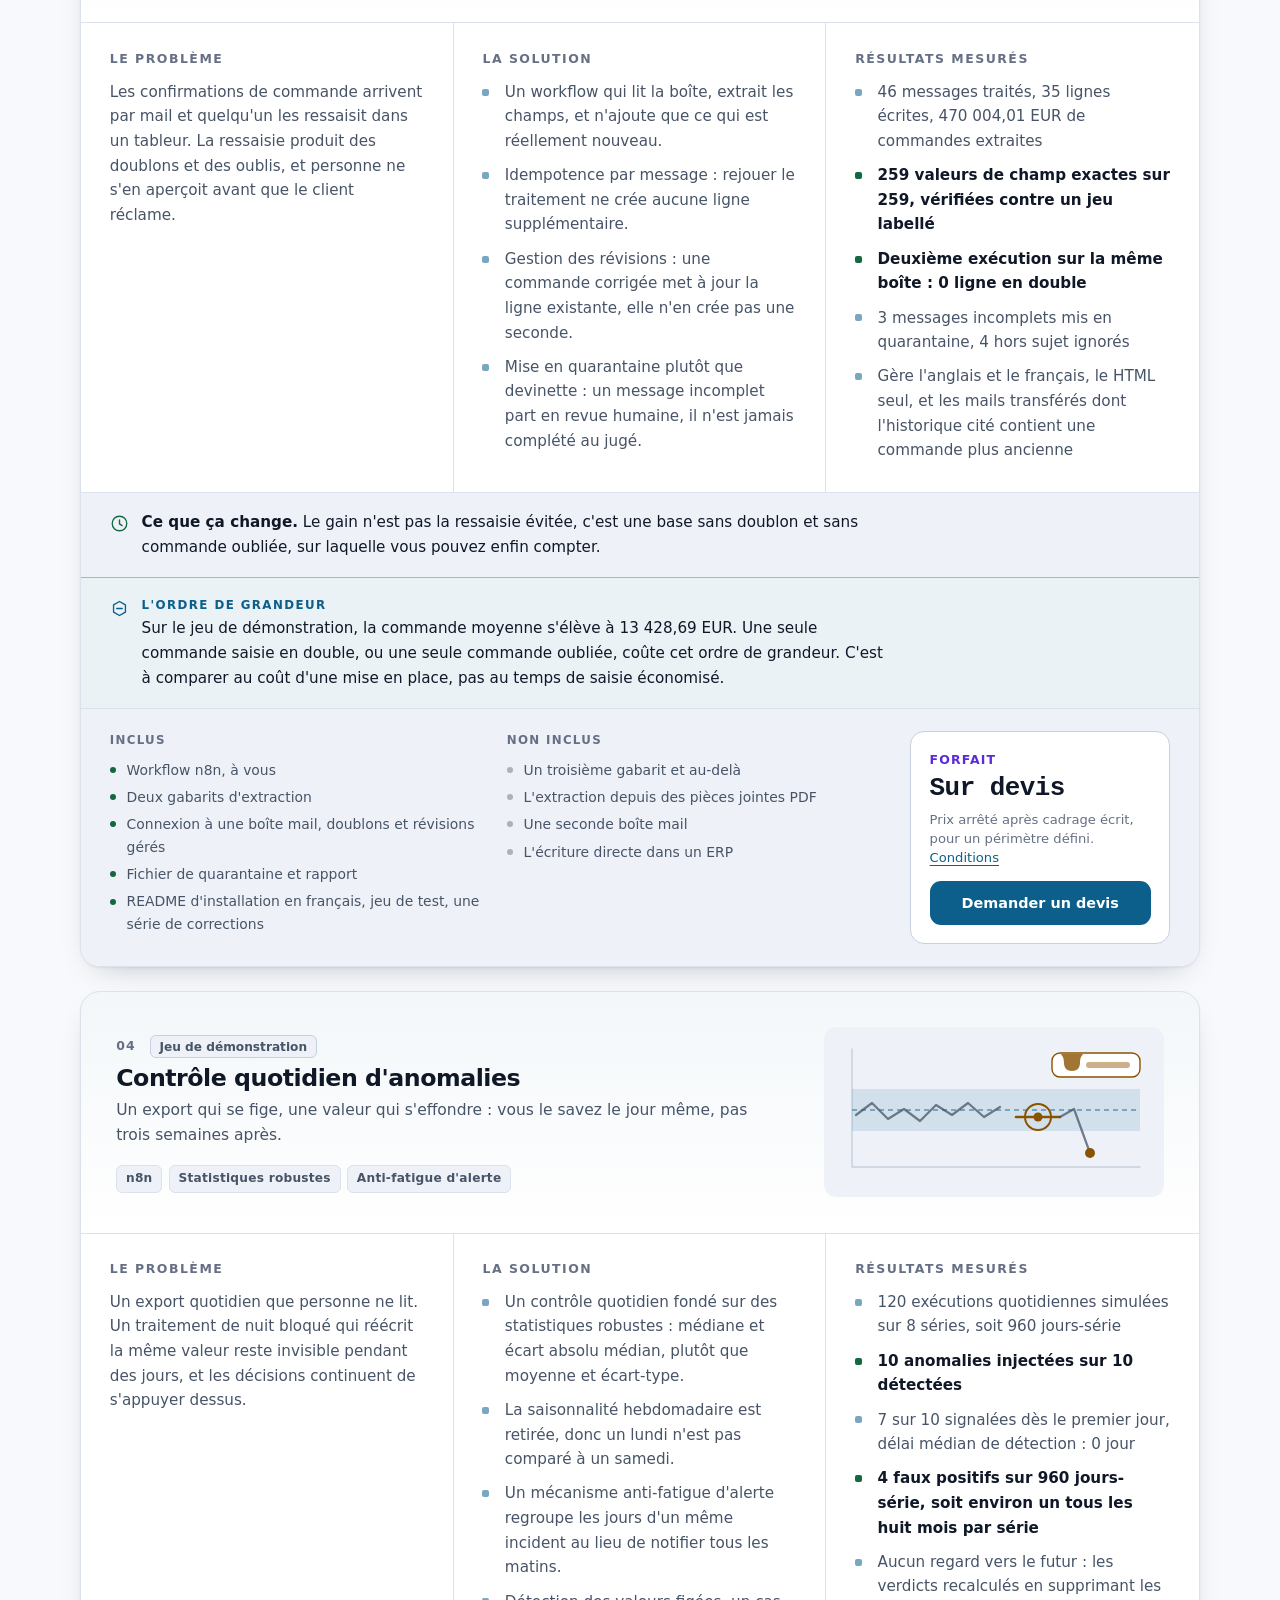
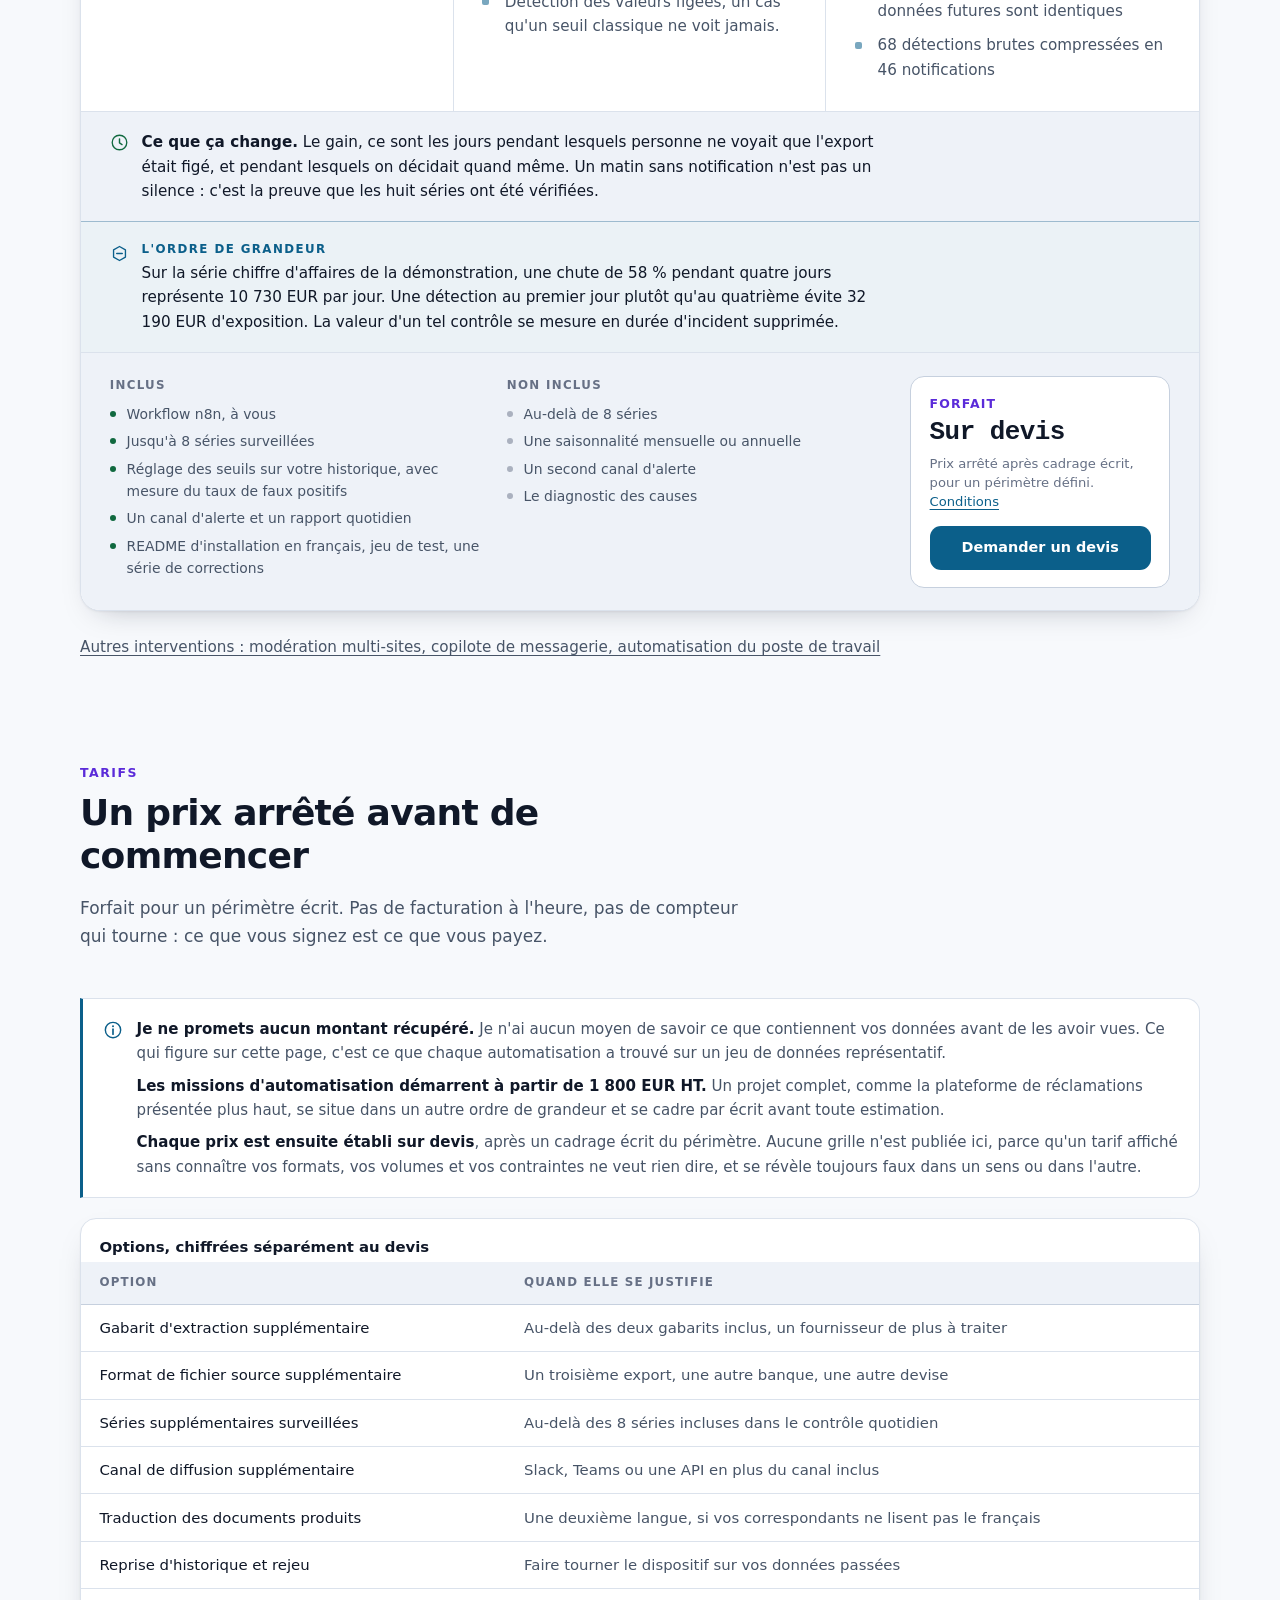
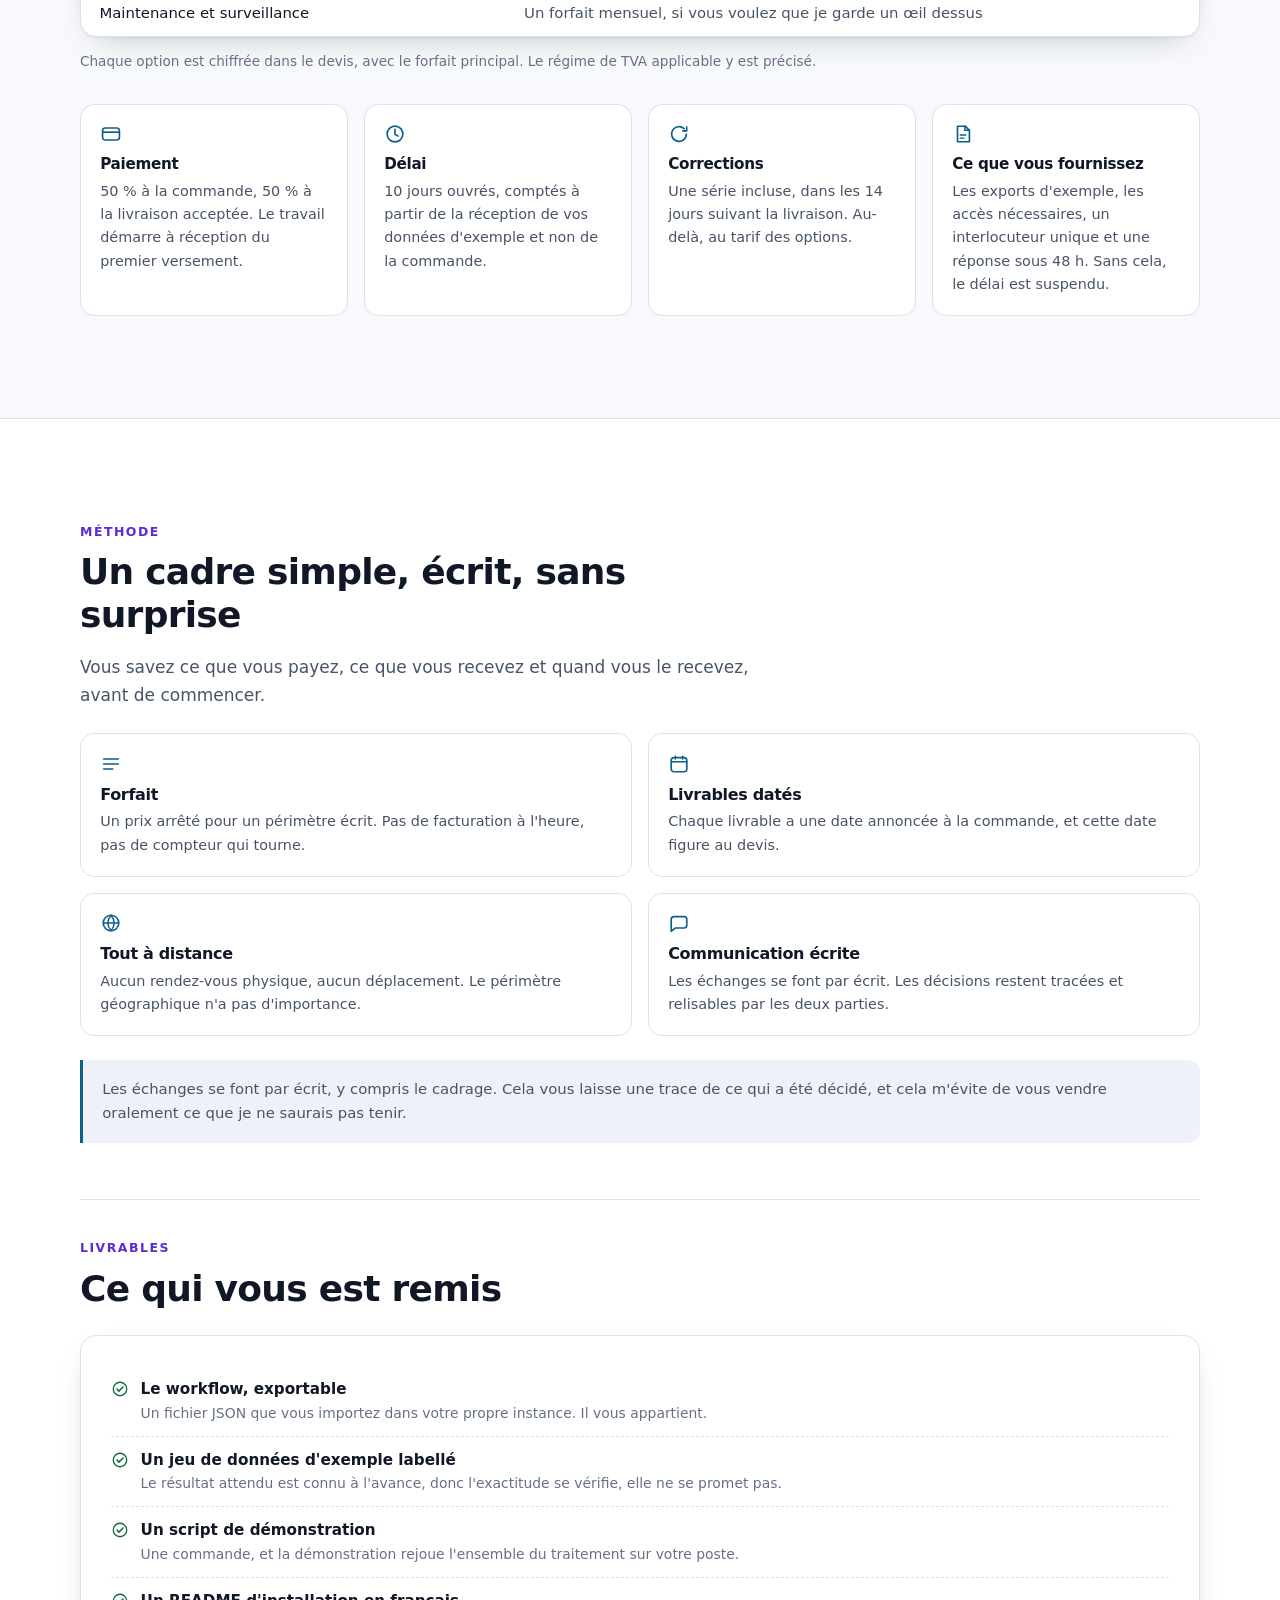
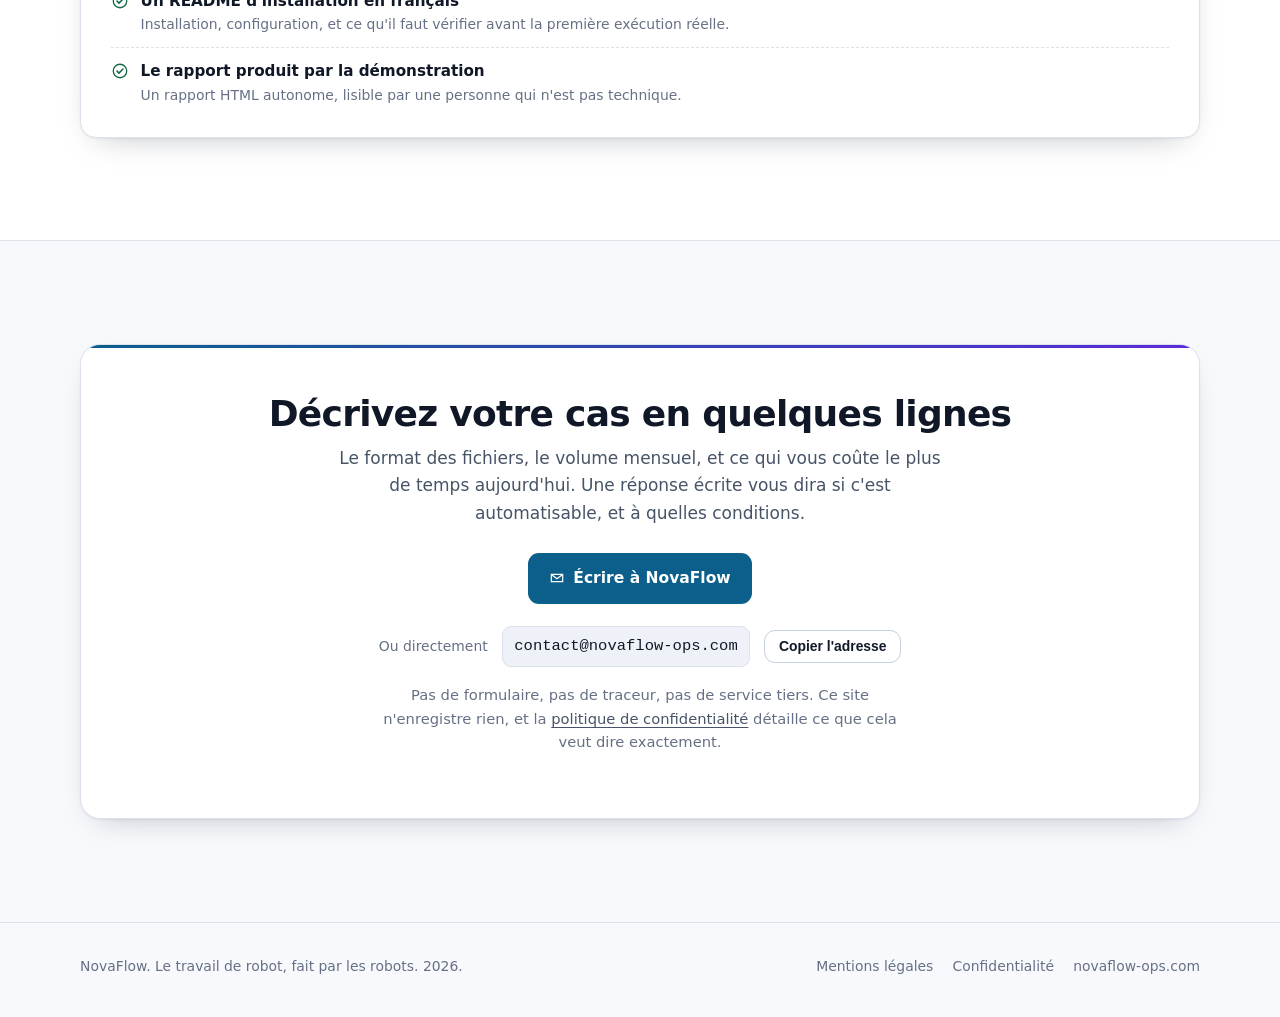
==== commit 06a26d09: "Empile Livrables sous Methode et reformule l ordre de grandeur Le bloc Livrables passait en colonne " ====
--- a/index.html
+++ b/index.html
@@ -525,7 +525,7 @@
         <div>
           <span class="lbl">L'ordre de grandeur</span>
           <p>
-            Sur un seul mois de 60 factures, le jeu de démonstration a livré deux doubles paiements pour 17 994,91 EUR. Un seul de ces dossiers suffit généralement à couvrir la mise en place. Le seuil exact se pose au devis, une fois votre volume connu.
+            Sur un seul mois de 60 factures, le jeu de démonstration a livré deux doubles paiements pour 17 994,91 EUR. C'est l'ordre de grandeur de ce qu'un rapprochement manuel laisse passer, pas une promesse sur vos données.
             
           </p>
         </div>
--- a/style.css
+++ b/style.css
@@ -409,8 +409,10 @@
 /* ------------------------------------------------------------------
    9. Méthode et livrables
 ------------------------------------------------------------------ */
-.split { display: grid; grid-template-columns: repeat(2, minmax(0, 1fr)); gap: clamp(1.5rem, 4vw, 3rem); align-items: start; }
-@media (max-width: 900px) { .split { grid-template-columns: minmax(0, 1fr); } }
+/* Méthode puis Livrables, l'un sous l'autre : ce sont deux temps de lecture
+   successifs, pas deux colonnes à comparer. */
+.split { display: grid; grid-template-columns: minmax(0, 1fr); gap: clamp(2rem, 5vw, 3.5rem); align-items: start; }
+#livraison { padding-top: clamp(1.5rem, 3vw, 2.5rem); border-top: 1px solid var(--line); }
 .mcards { display: grid; grid-template-columns: repeat(2, minmax(0, 1fr)); gap: 1rem; }
 @media (max-width: 560px) { .mcards { grid-template-columns: minmax(0, 1fr); } }
 .mcard {
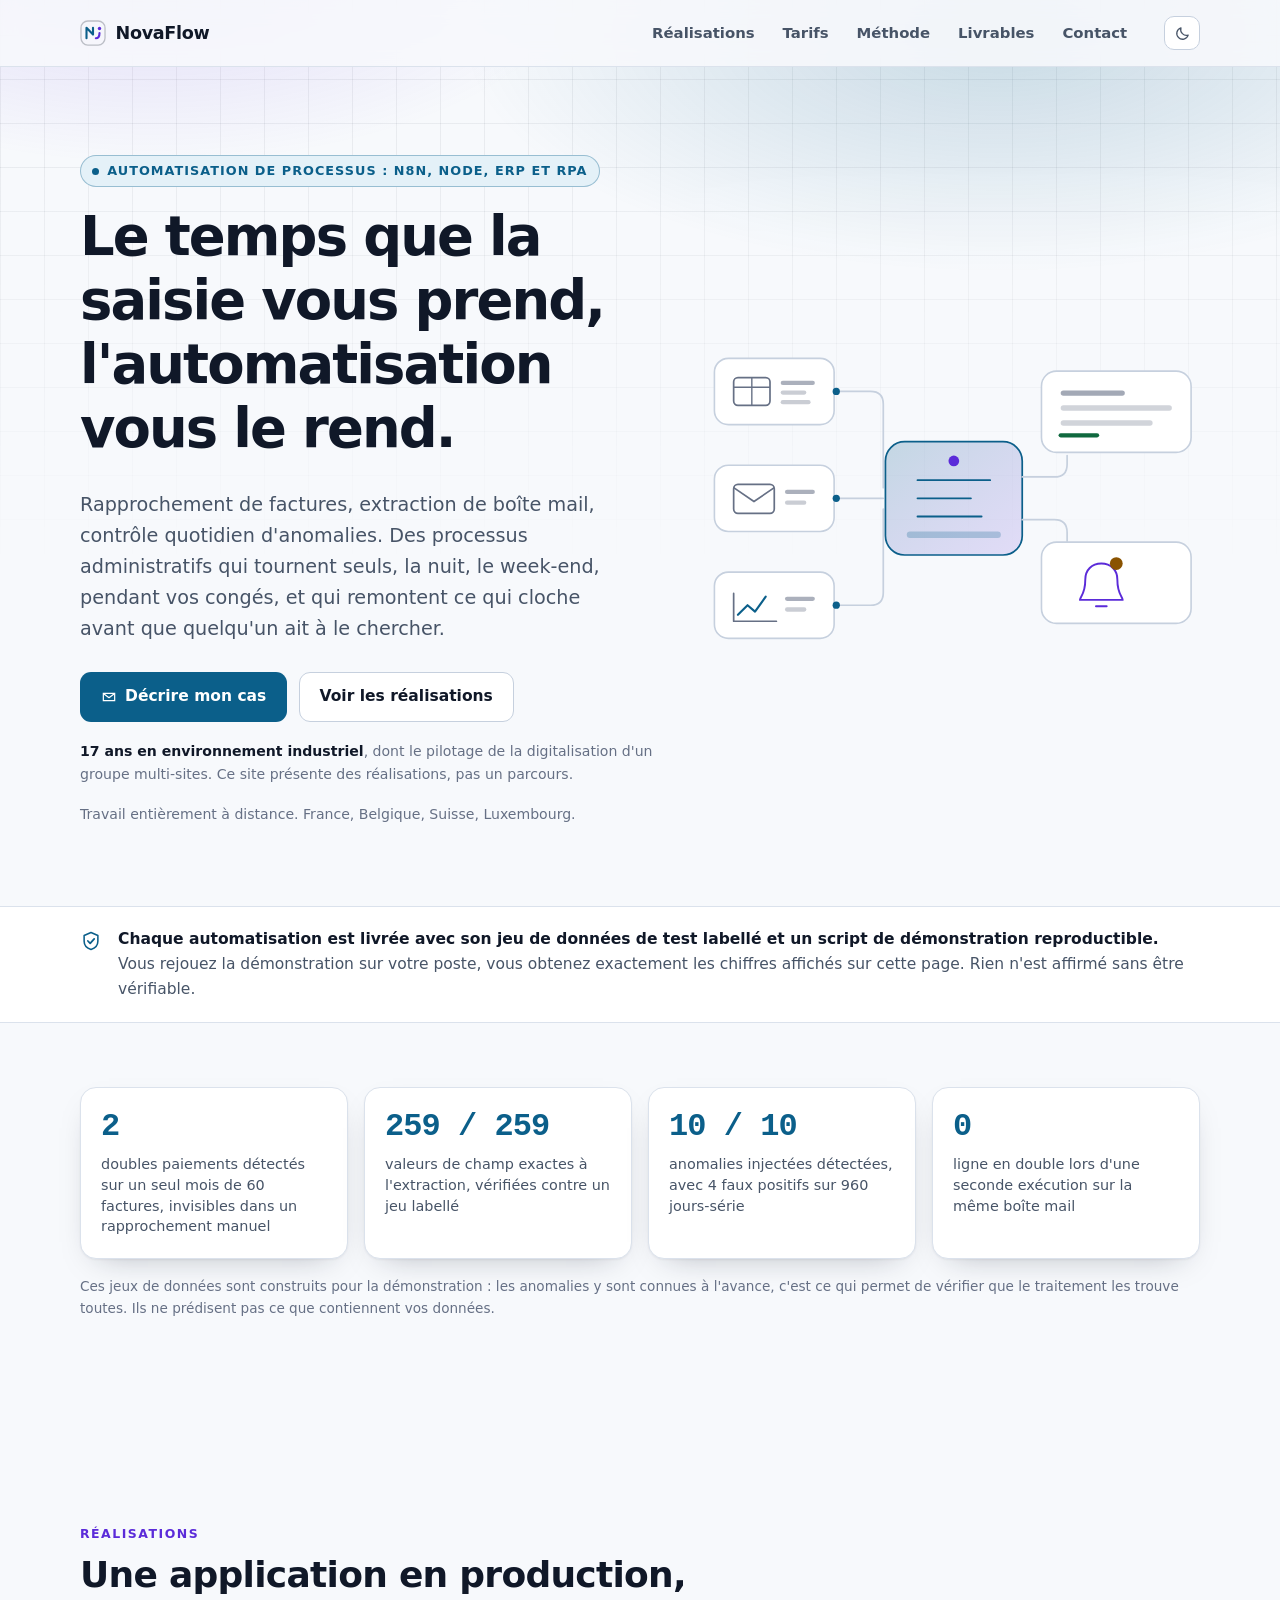
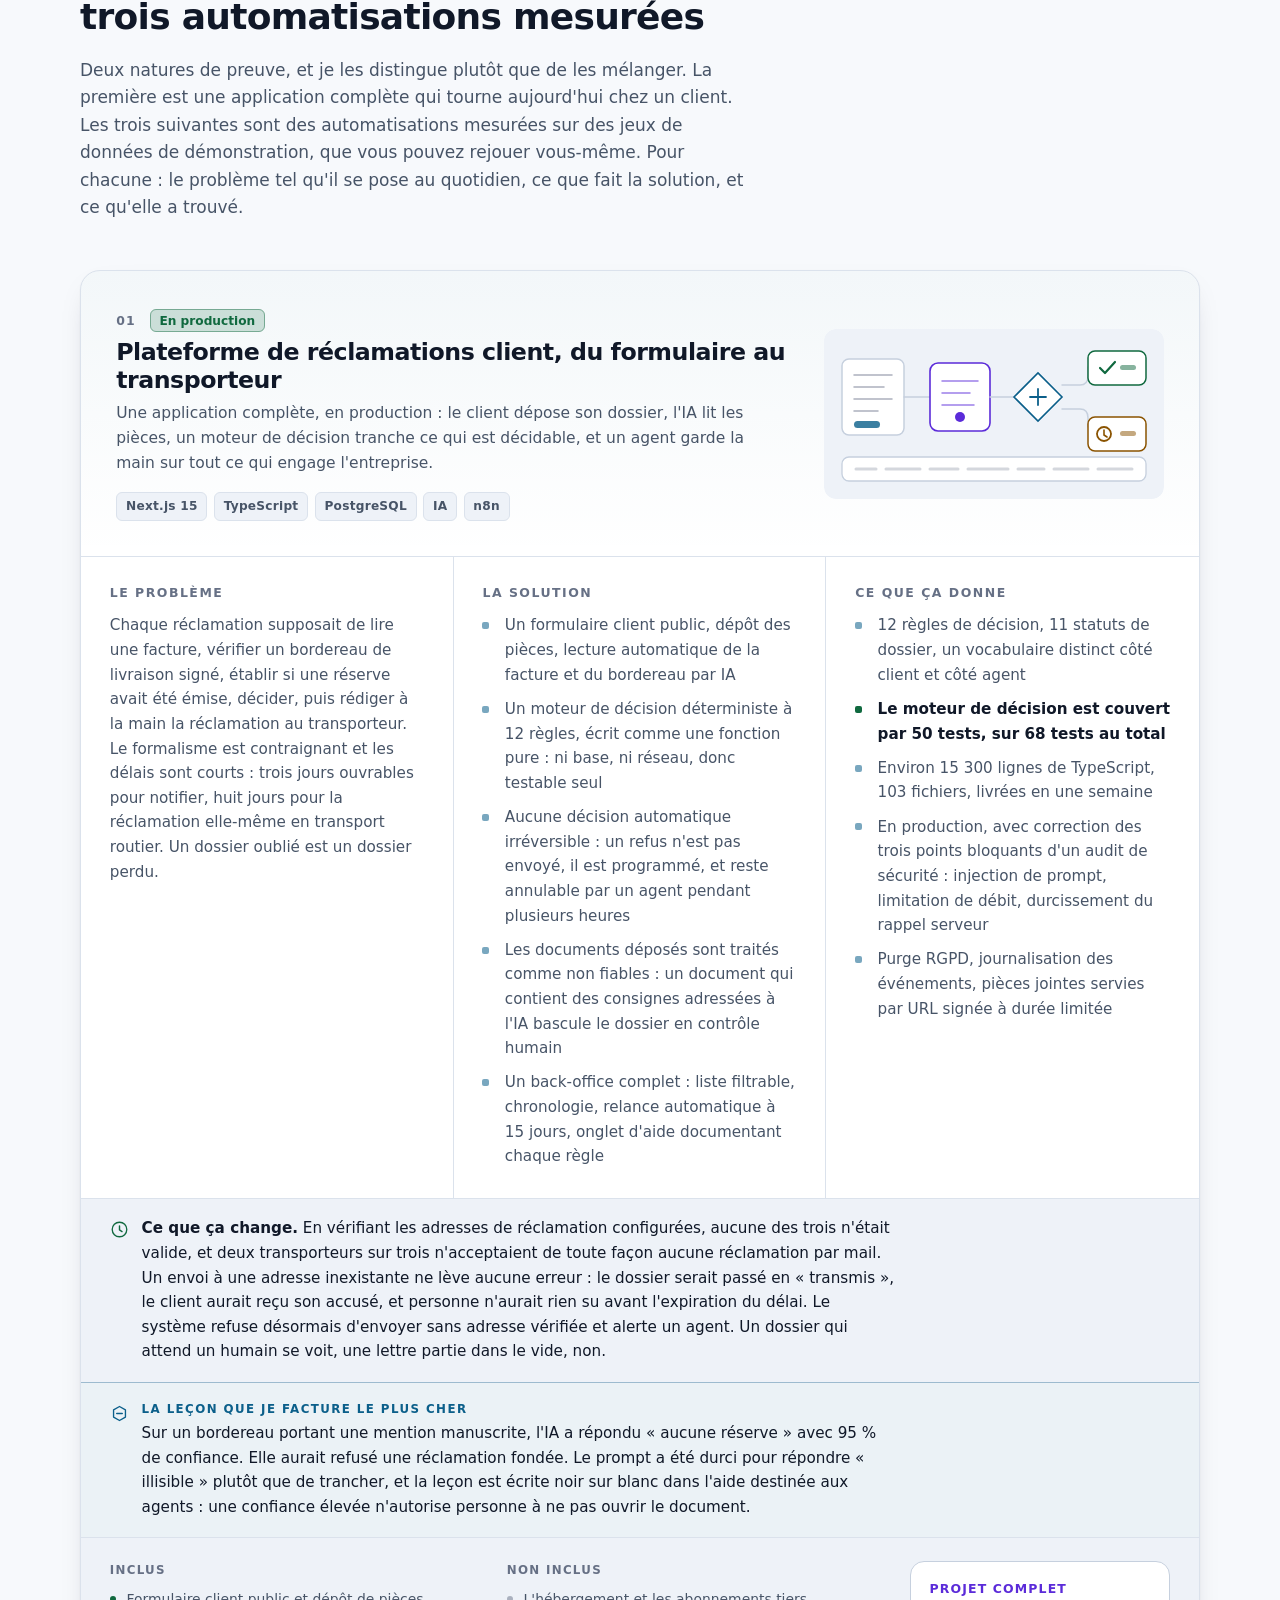
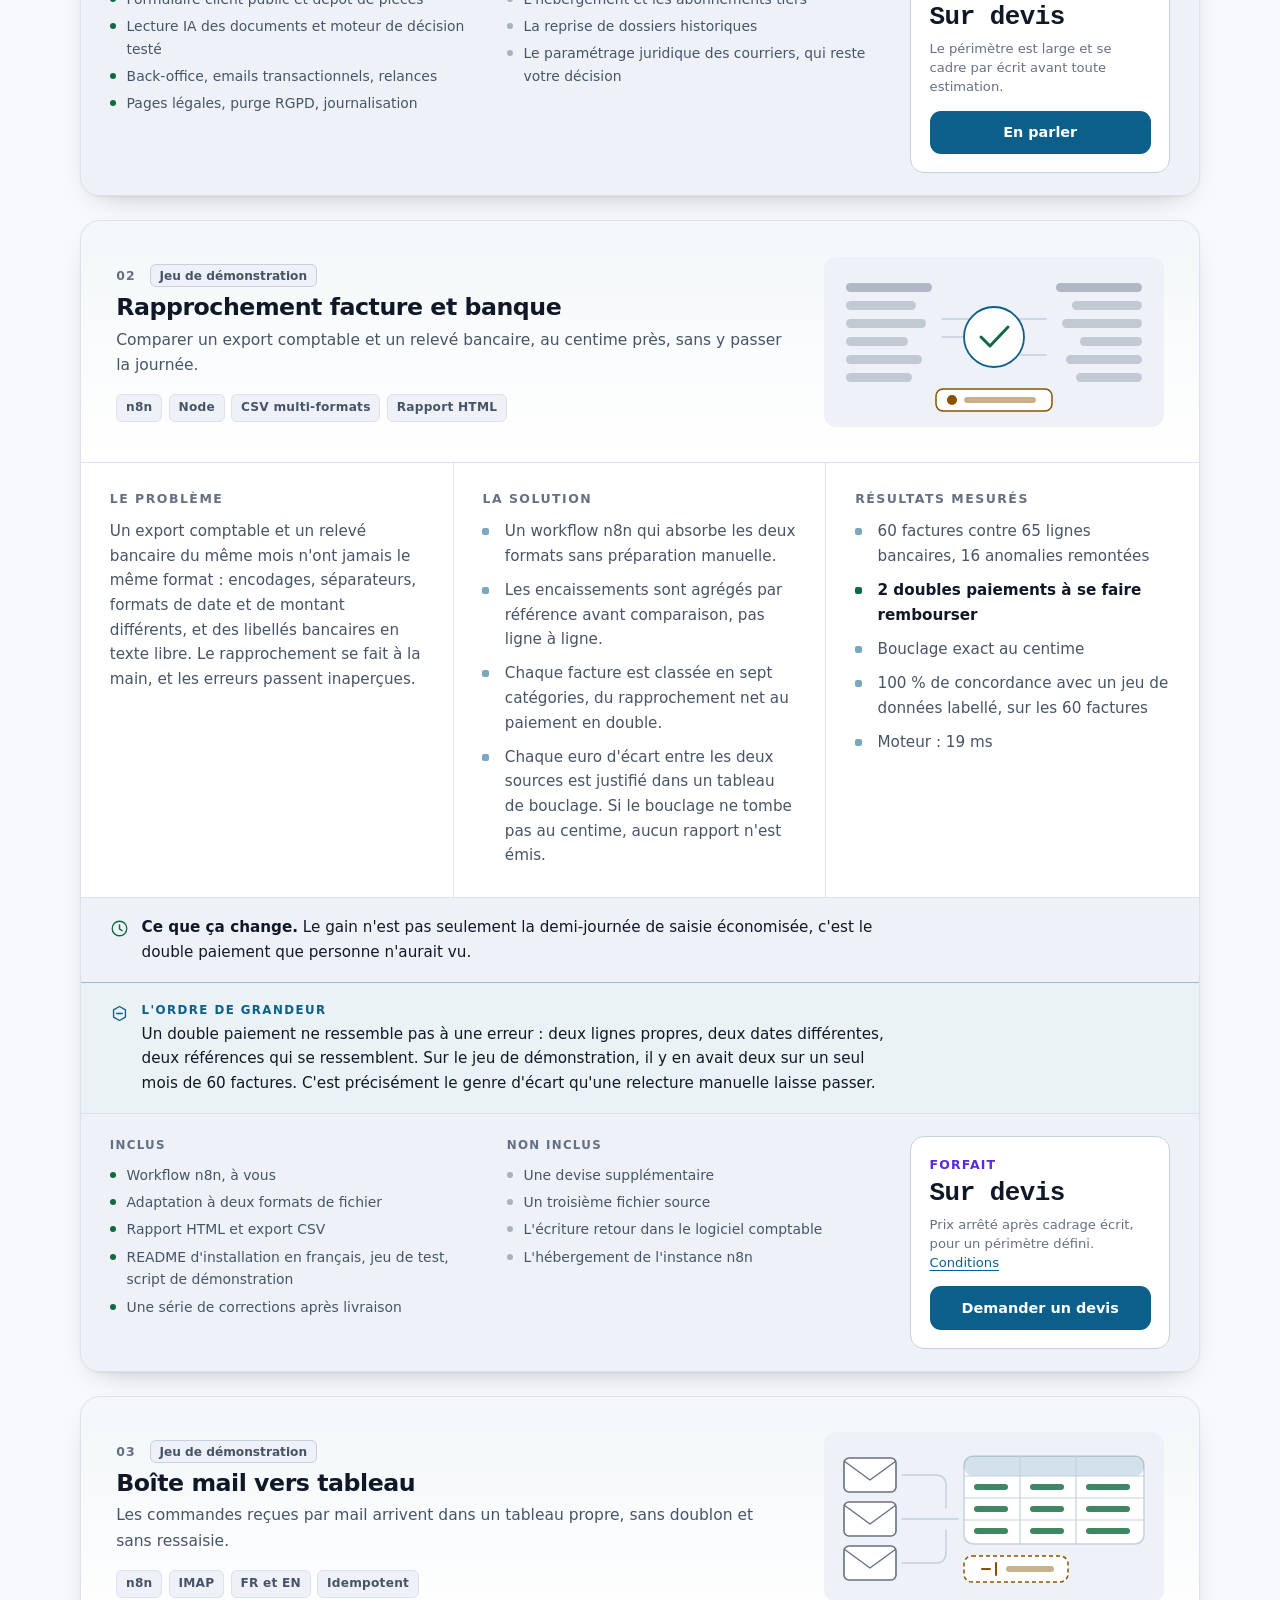
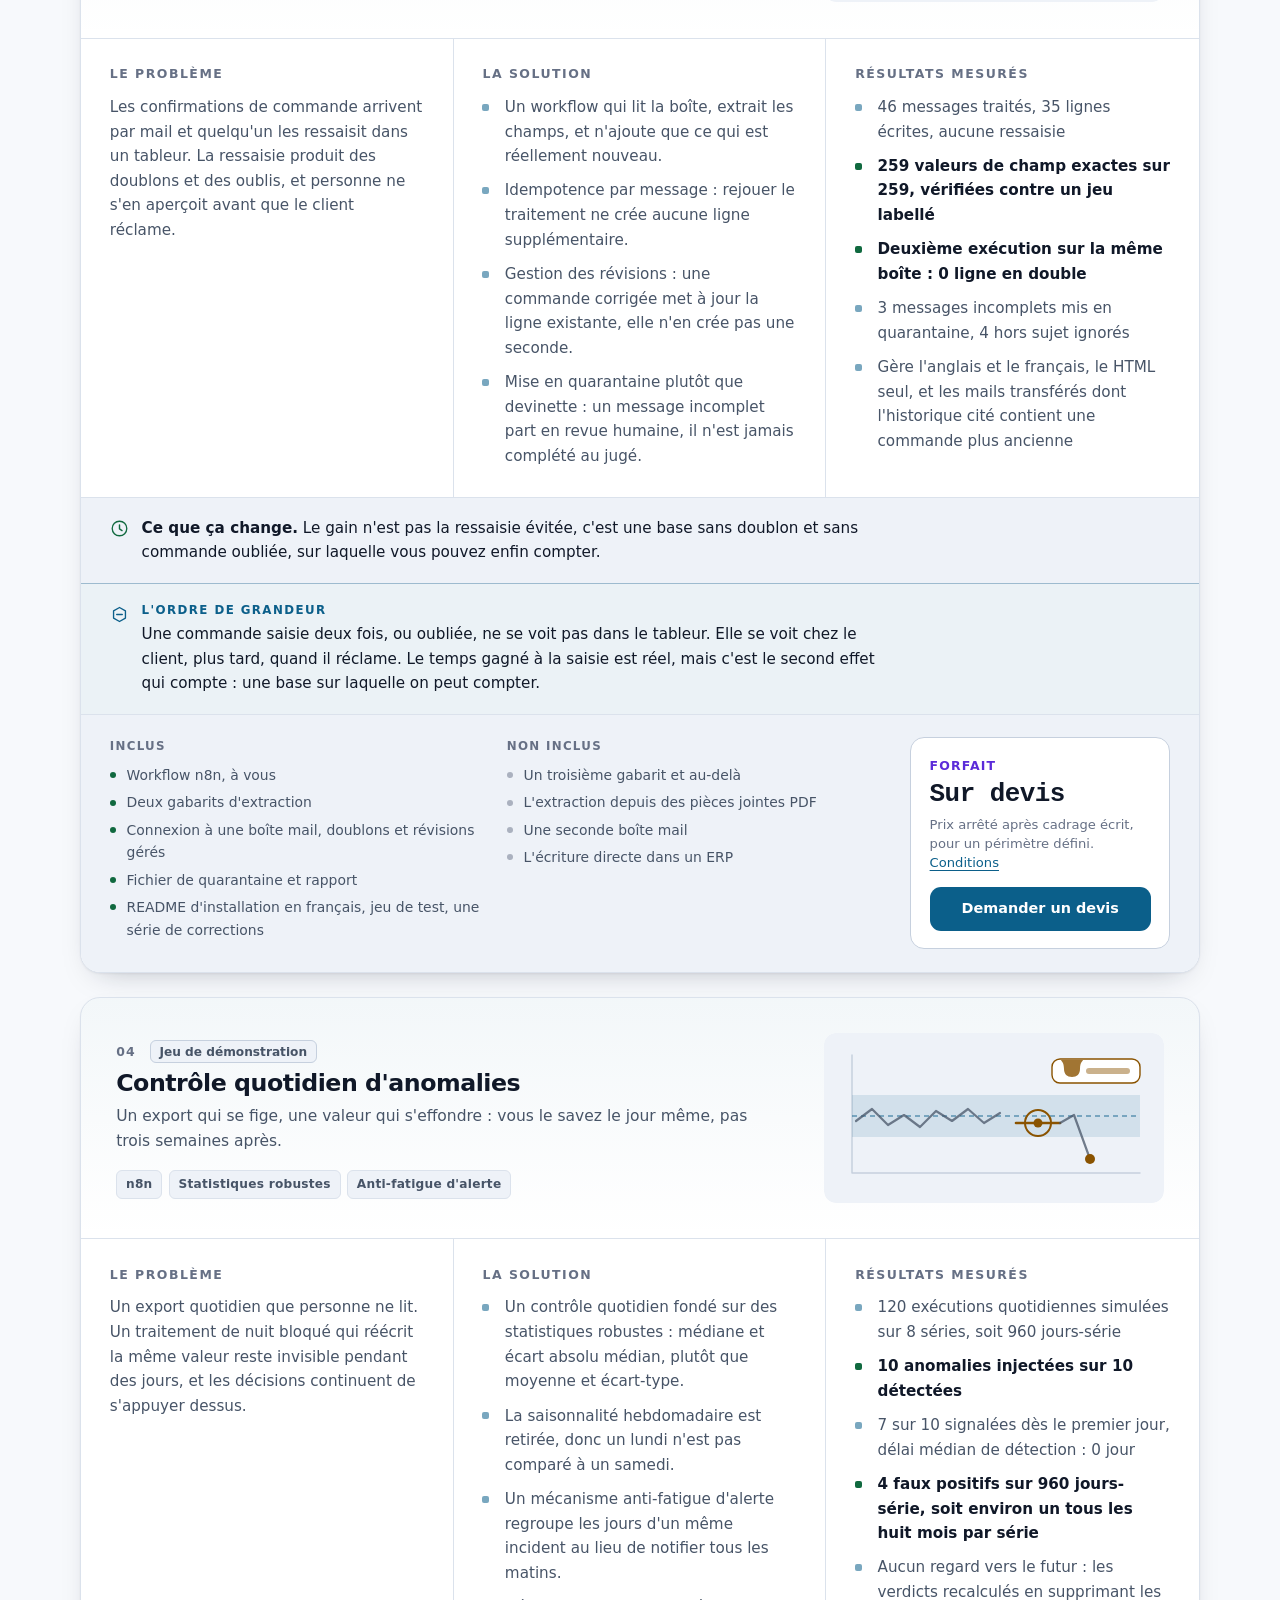
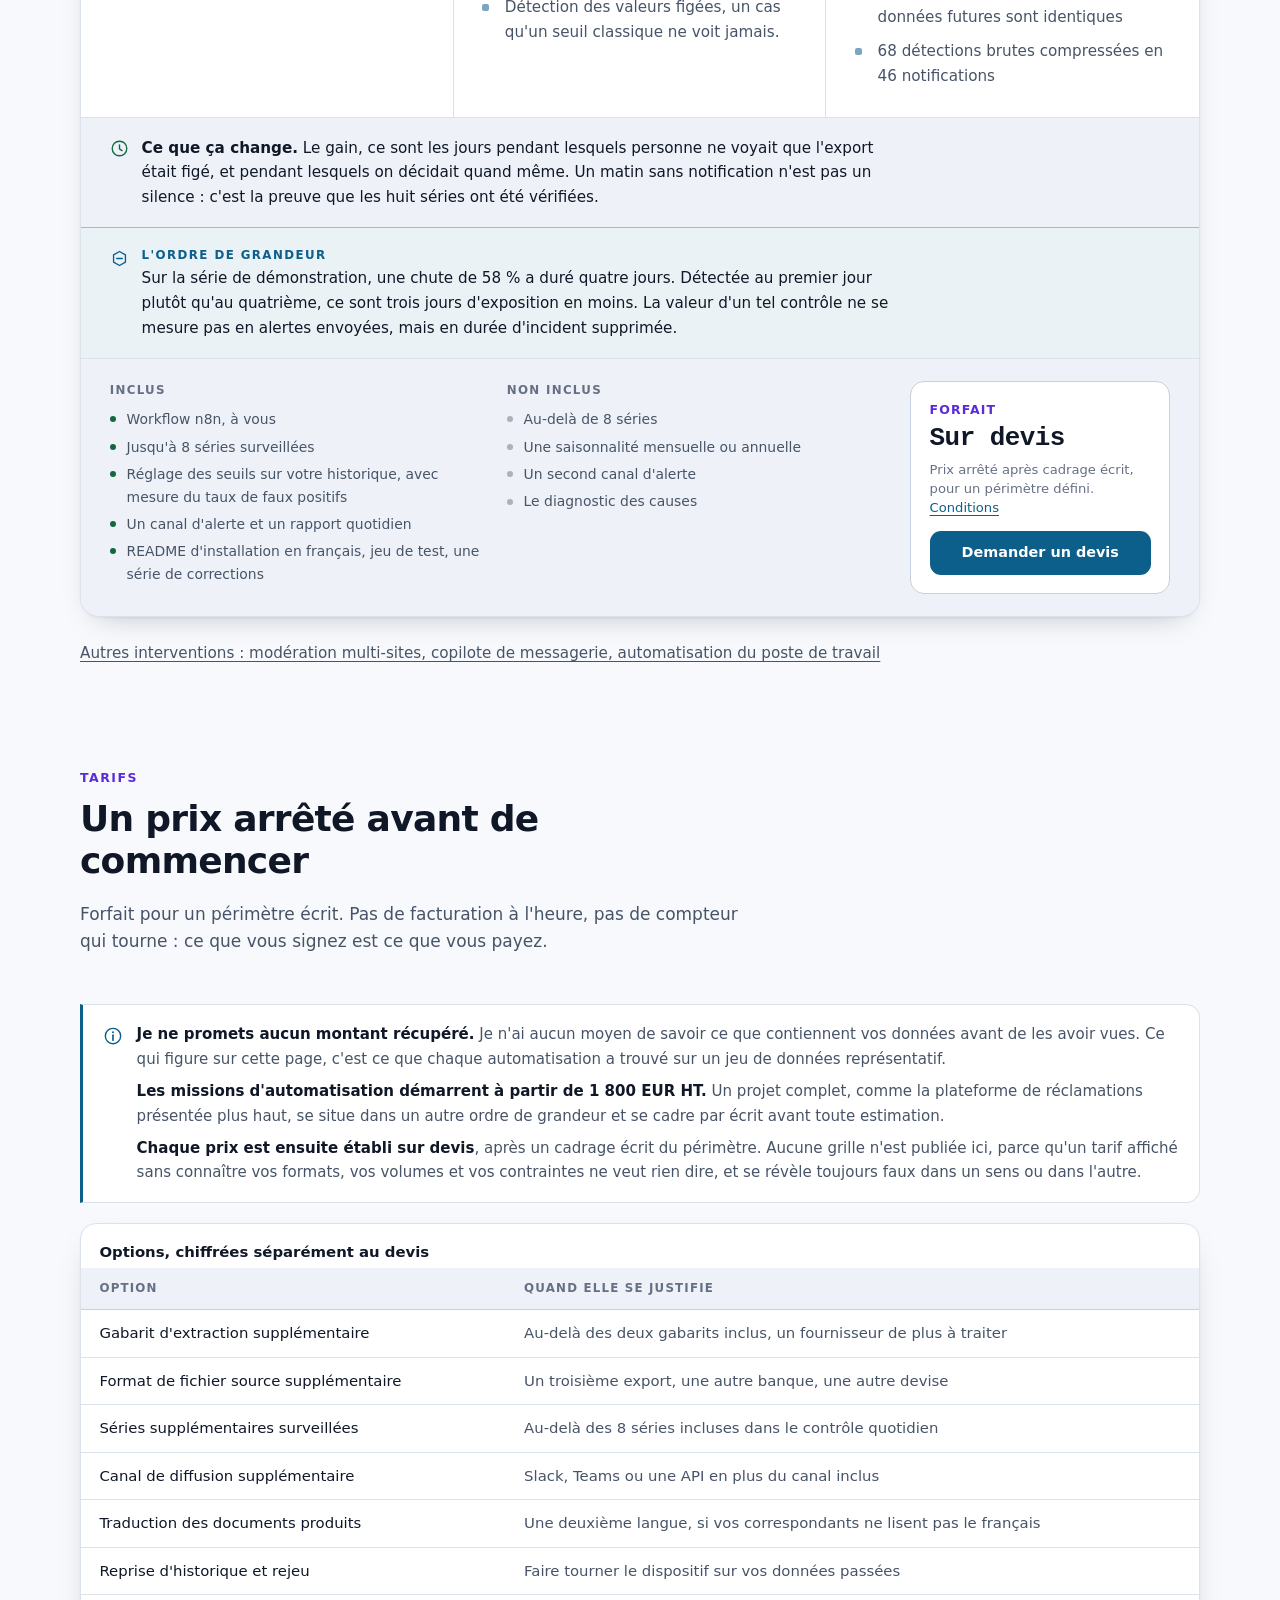
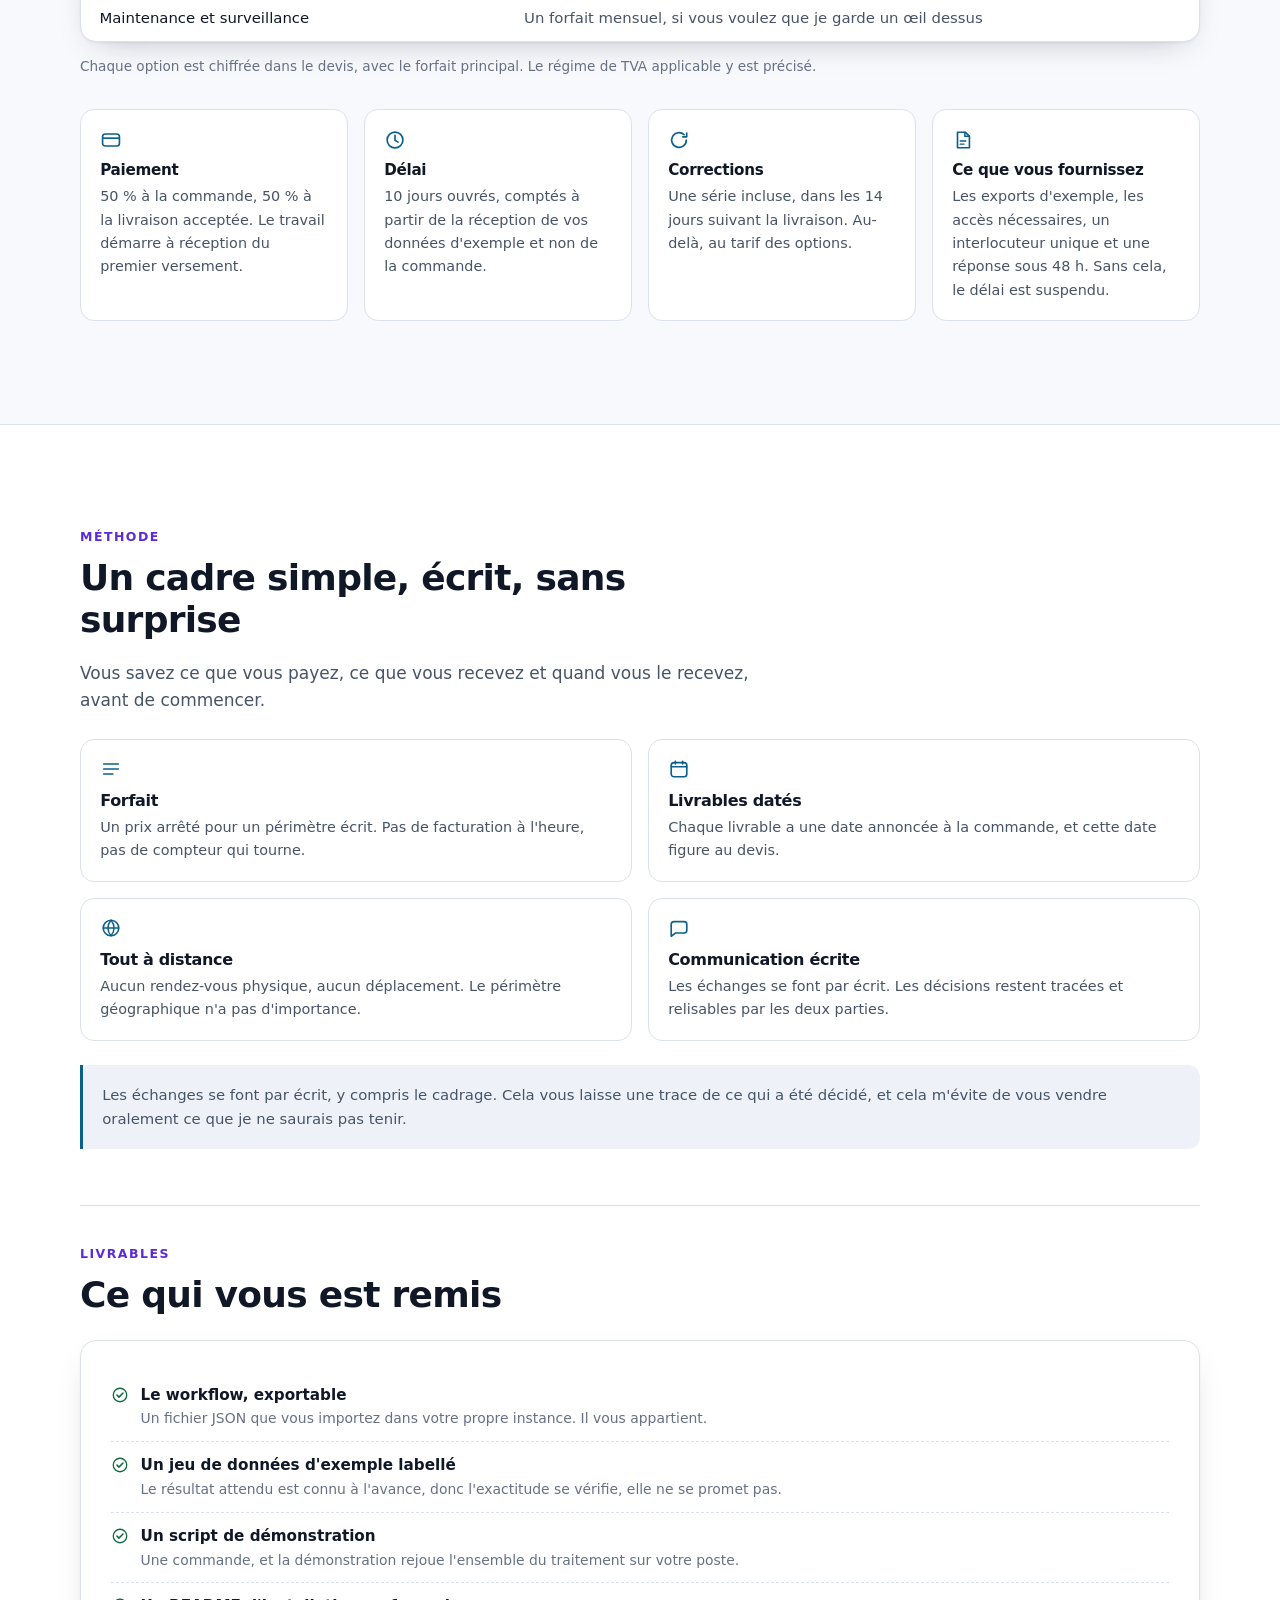
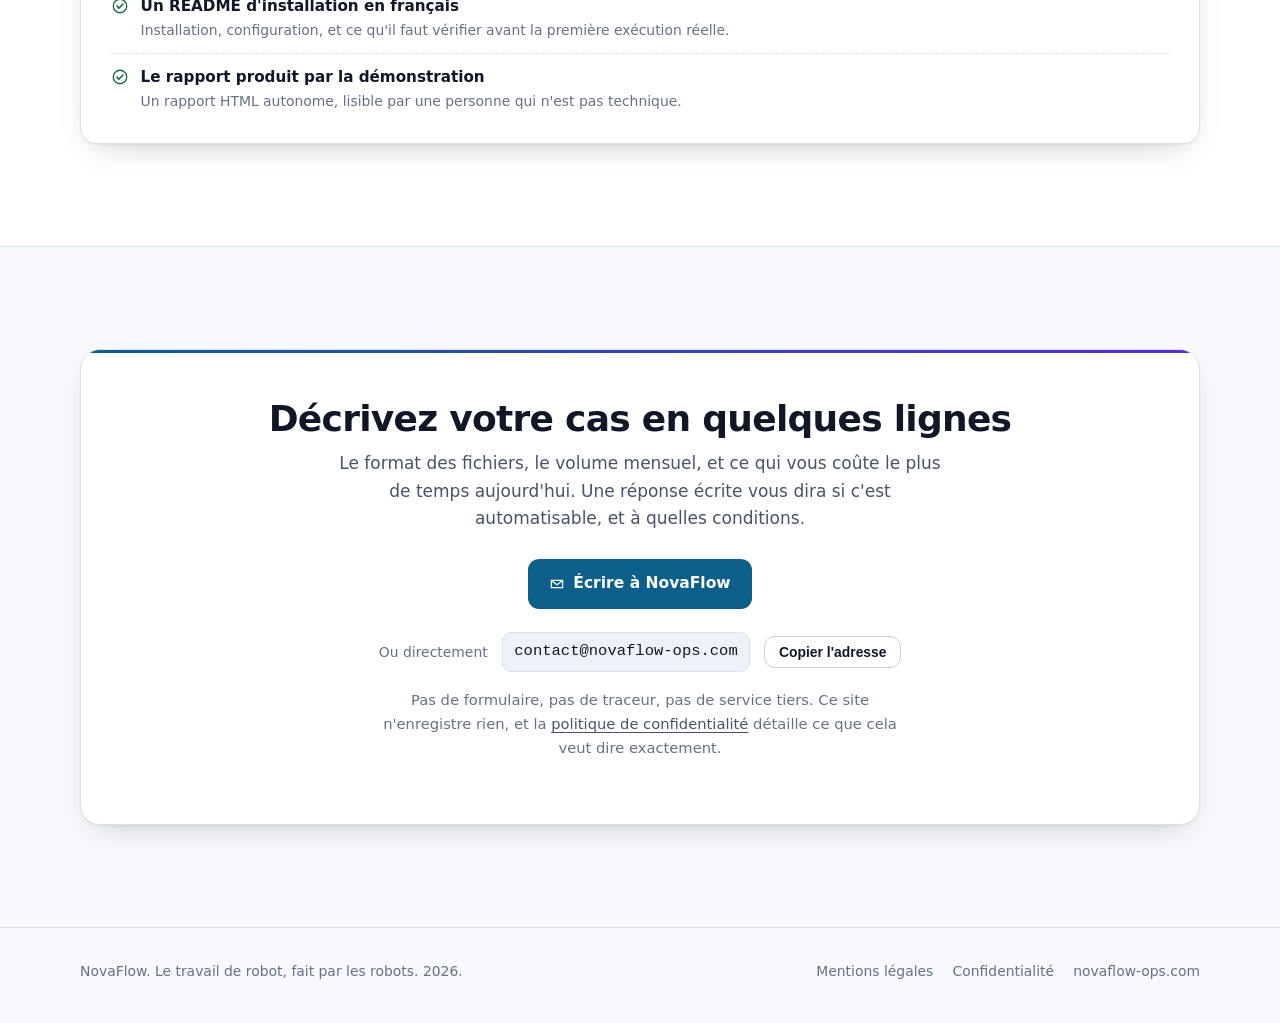
==== commit 1ab310aa: "Retire les montants mesures et pose une nouvelle accroche Les sept montants en euros des realisation" ====
--- a/index.html
+++ b/index.html
@@ -60,7 +60,7 @@
             "@type": "Service",
             "name": "Rapprochement facture et banque",
             "serviceType": "Automatisation de rapprochement comptable",
-            "description": "Compare un export comptable et un relevé bancaire de formats différents, agrège les encaissements par référence, classe chaque facture en sept catégories, et justifie chaque euro d'écart dans un tableau de bouclage. Aucun rapport n'est émis si le bouclage ne tombe pas au centime. Sur le jeu de démonstration livré : 60 factures contre 65 lignes bancaires, 16 anomalies, 2 doubles paiements pour 17 994,91 EUR, 100 % de concordance avec le jeu labellé."
+            "description": "Compare un export comptable et un relevé bancaire de formats différents, agrège les encaissements par référence, classe chaque facture en sept catégories, et justifie chaque euro d'écart dans un tableau de bouclage. Aucun rapport n'est émis si le bouclage ne tombe pas au centime. Sur le jeu de démonstration livré : 60 factures contre 65 lignes bancaires, 16 anomalies, 2 doubles paiements, 100 % de concordance avec le jeu labellé."
           },
           {
             "@type": "Service",
@@ -158,11 +158,11 @@
     <div>
       <span class="eyebrow"><span class="dot"></span>Automatisation de processus : n8n, Node, ERP et RPA</span>
       <h1>
-        L'automatisation qui trouve l'argent que personne ne voit.
+        Le temps que la saisie vous prend, l'automatisation vous le rend.
         
       </h1>
       <p class="lede">
-        Rapprochement de factures, extraction de boîte mail, contrôle quotidien d'anomalies. Des processus administratifs qui tournent seuls, et qui remontent ce qui cloche avant que cela ne coûte cher.
+        Rapprochement de factures, extraction de boîte mail, contrôle quotidien d'anomalies. Des processus administratifs qui tournent seuls, la nuit, le week-end, pendant vos congés, et qui remontent ce qui cloche avant que quelqu'un ait à le chercher.
         
       </p>
       <div class="cta-row">
@@ -171,7 +171,7 @@
           Décrire mon cas
         </a>
         <a class="btn btn-2" href="#realisations">
-          Voir les trois réalisations
+          Voir les réalisations
         </a>
       </div>
       <p class="hero-note">
@@ -272,8 +272,8 @@
     </h2>
     <div class="stat-grid">
       <div class="stat reveal">
-        <span class="v num"><em>17 994,91 EUR</em></span>
-        <span class="k">de doubles paiements détectés sur un seul mois de factures</span>
+        <span class="v num"><em>2</em></span>
+        <span class="k">doubles paiements détectés sur un seul mois de 60 factures, invisibles dans un rapprochement manuel</span>
       </div>
       <div class="stat reveal">
         <span class="v num"><em>259 / 259</em></span>
@@ -504,7 +504,7 @@
           <h4>Résultats mesurés</h4>
           <ul>
             <li>60 factures contre 65 lignes bancaires, 16 anomalies remontées</li>
-            <li class="hi">2 doubles paiements pour 17 994,91 EUR à se faire rembourser</li>
+            <li class="hi">2 doubles paiements à se faire rembourser</li>
             <li>Bouclage exact au centime</li>
             <li>100 % de concordance avec un jeu de données labellé, sur les 60 factures</li>
             <li>Moteur : 19 ms</li>
@@ -515,7 +515,7 @@
       <div class="case-band">
         <svg viewBox="0 0 24 24" fill="none" aria-hidden="true"><circle cx="12" cy="12" r="9.2" stroke="currentColor" stroke-width="1.7"/><path d="M12 7.4v5.2l3.2 2" stroke="currentColor" stroke-width="1.8" stroke-linecap="round" stroke-linejoin="round"/></svg>
         <p>
-          <strong>Ce que ça change.</strong> Le gain n'est pas la demi-journée de saisie économisée, c'est le double paiement de 17 994,91 EUR que personne n'aurait vu.
+          <strong>Ce que ça change.</strong> Le gain n'est pas seulement la demi-journée de saisie économisée, c'est le double paiement que personne n'aurait vu.
           
         </p>
       </div>
@@ -525,7 +525,7 @@
         <div>
           <span class="lbl">L'ordre de grandeur</span>
           <p>
-            Sur un seul mois de 60 factures, le jeu de démonstration a livré deux doubles paiements pour 17 994,91 EUR. C'est l'ordre de grandeur de ce qu'un rapprochement manuel laisse passer, pas une promesse sur vos données.
+            Un double paiement ne ressemble pas à une erreur : deux lignes propres, deux dates différentes, deux références qui se ressemblent. Sur le jeu de démonstration, il y en avait deux sur un seul mois de 60 factures. C'est précisément le genre d'écart qu'une relecture manuelle laisse passer.
             
           </p>
         </div>
@@ -634,7 +634,7 @@
         <div class="blk">
           <h4>Résultats mesurés</h4>
           <ul>
-            <li>46 messages traités, 35 lignes écrites, 470 004,01 EUR de commandes extraites</li>
+            <li>46 messages traités, 35 lignes écrites, aucune ressaisie</li>
             <li class="hi">259 valeurs de champ exactes sur 259, vérifiées contre un jeu labellé</li>
             <li class="hi">Deuxième exécution sur la même boîte : 0 ligne en double</li>
             <li>3 messages incomplets mis en quarantaine, 4 hors sujet ignorés</li>
@@ -656,7 +656,7 @@
         <div>
           <span class="lbl">L'ordre de grandeur</span>
           <p>
-            Sur le jeu de démonstration, la commande moyenne s'élève à 13 428,69 EUR. Une seule commande saisie en double, ou une seule commande oubliée, coûte cet ordre de grandeur. C'est à comparer au coût d'une mise en place, pas au temps de saisie économisé.
+            Une commande saisie deux fois, ou oubliée, ne se voit pas dans le tableur. Elle se voit chez le client, plus tard, quand il réclame. Le temps gagné à la saisie est réel, mais c'est le second effet qui compte : une base sur laquelle on peut compter.
             
           </p>
         </div>
@@ -777,7 +777,7 @@
         <div>
           <span class="lbl">L'ordre de grandeur</span>
           <p>
-            Sur la série chiffre d'affaires de la démonstration, une chute de 58 % pendant quatre jours représente 10 730 EUR par jour. Une détection au premier jour plutôt qu'au quatrième évite 32 190 EUR d'exposition. La valeur d'un tel contrôle se mesure en durée d'incident supprimée.
+            Sur la série de démonstration, une chute de 58 % a duré quatre jours. Détectée au premier jour plutôt qu'au quatrième, ce sont trois jours d'exposition en moins. La valeur d'un tel contrôle ne se mesure pas en alertes envoyées, mais en durée d'incident supprimée.
             
           </p>
         </div>
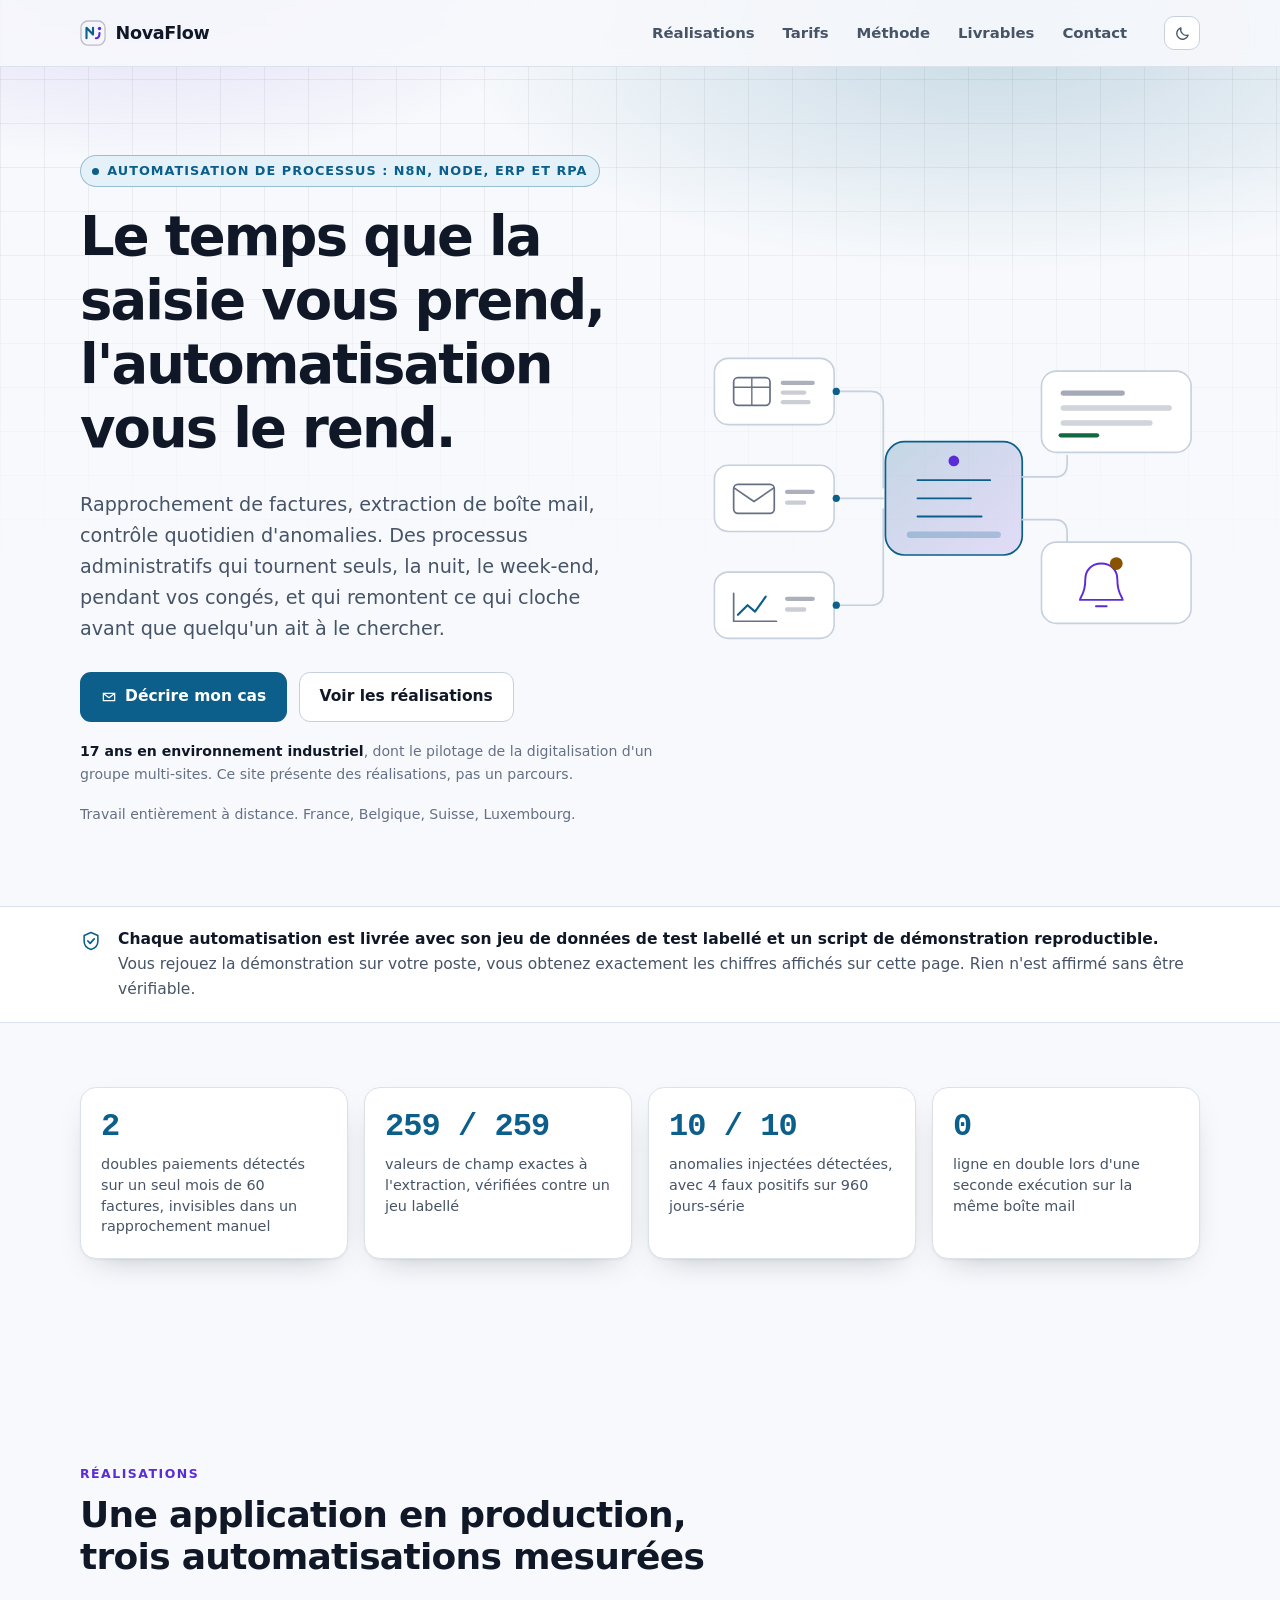
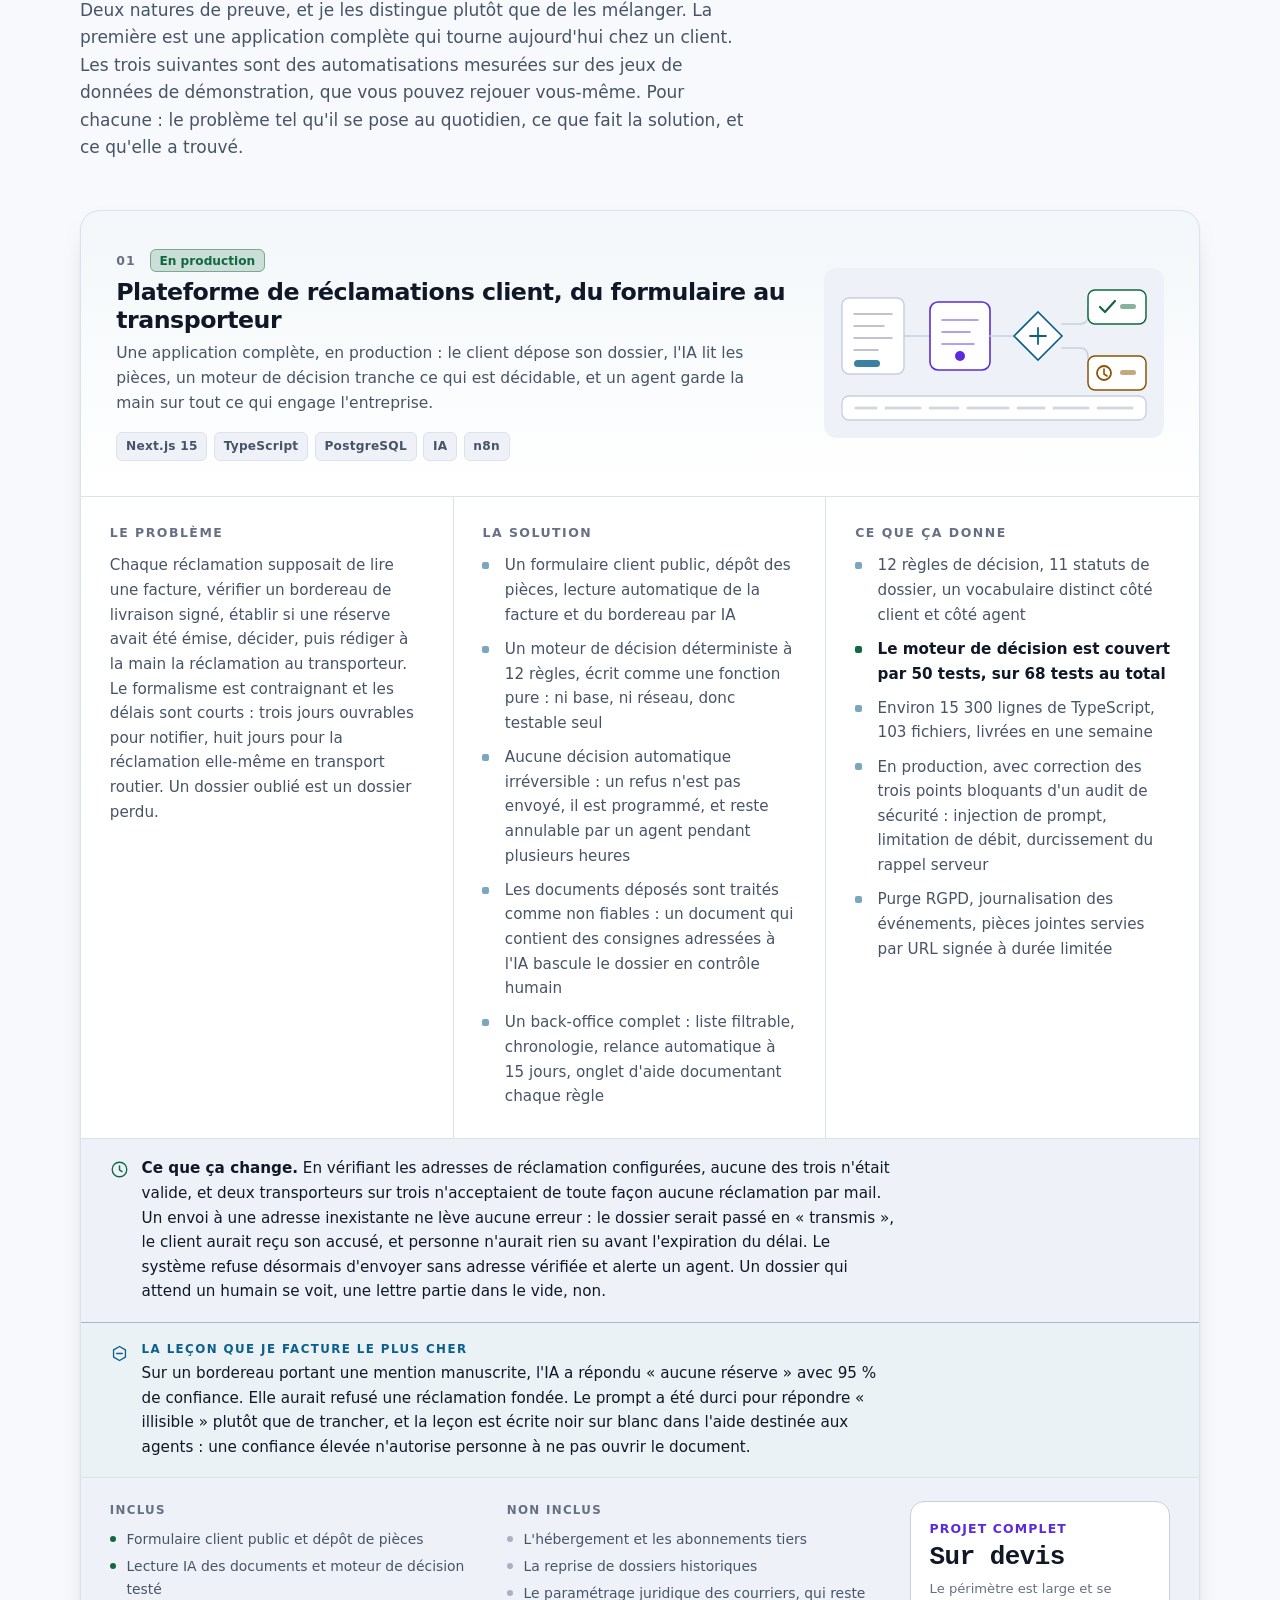
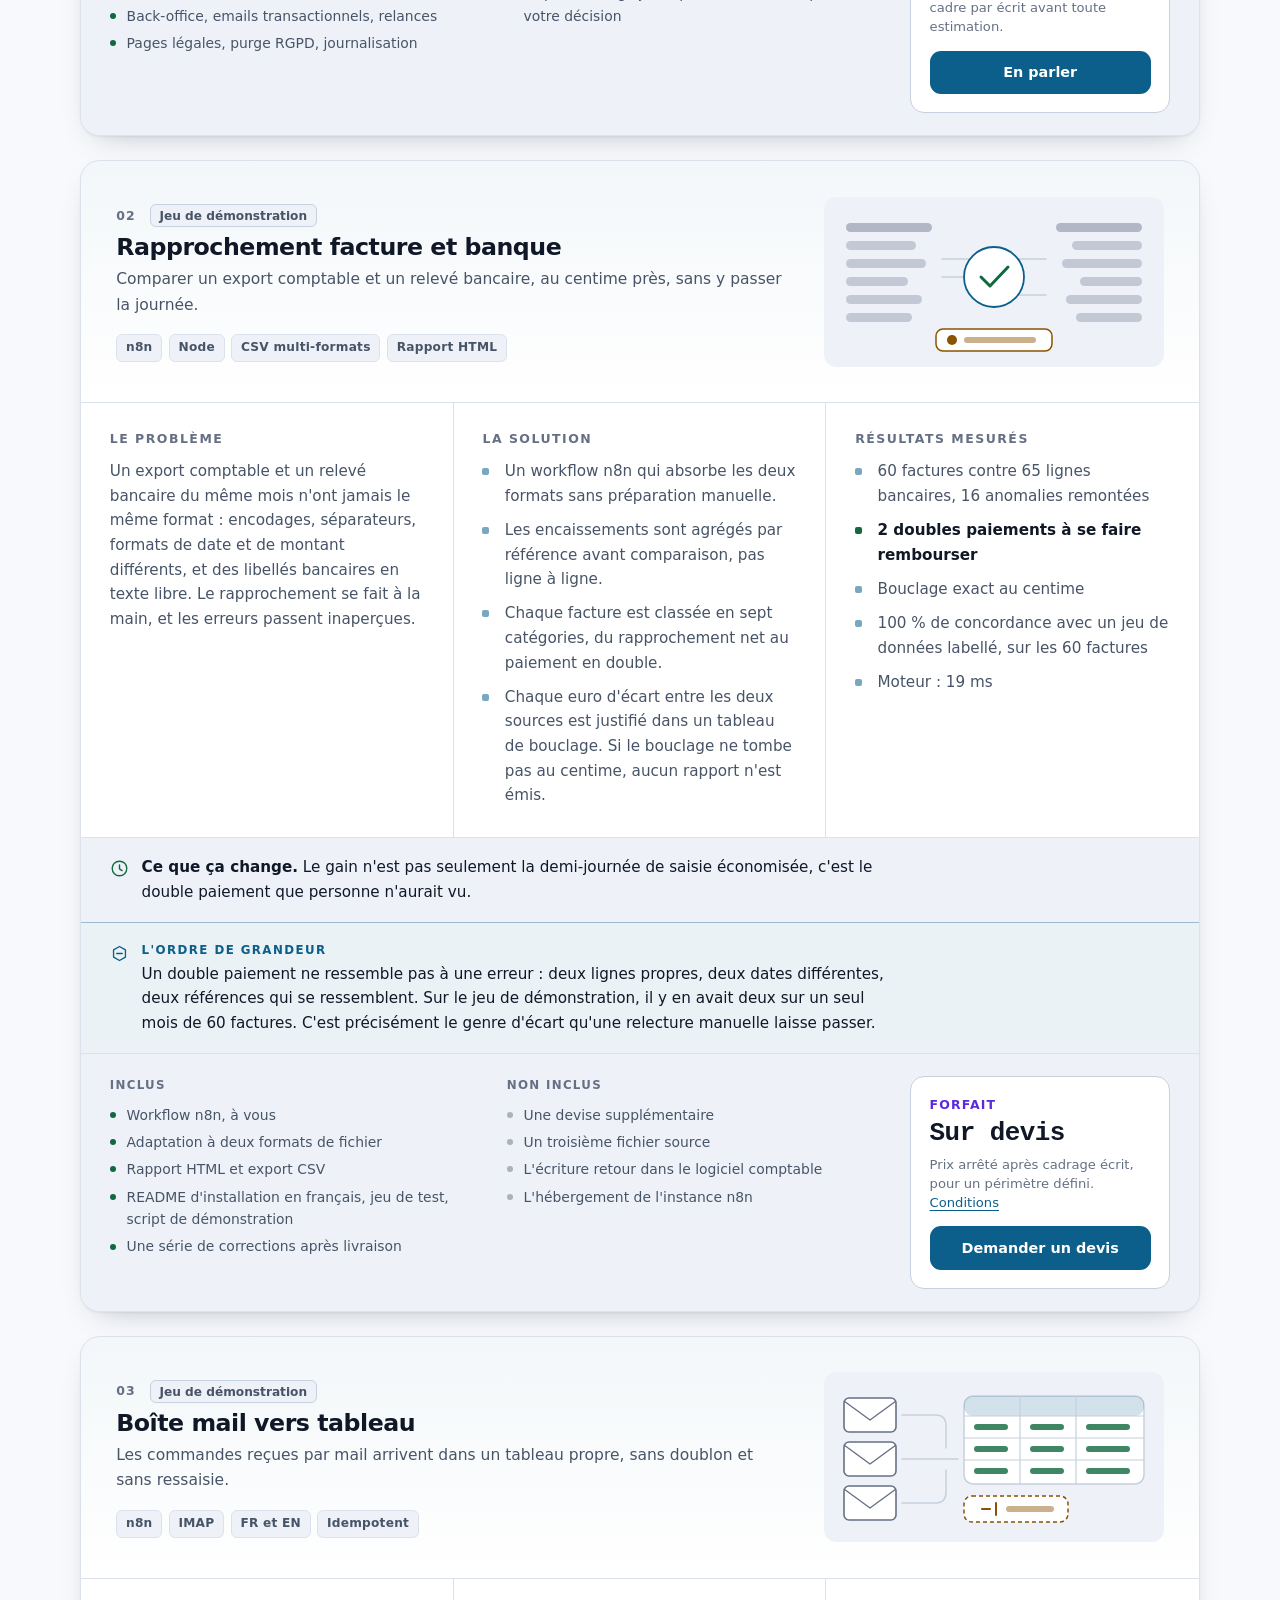
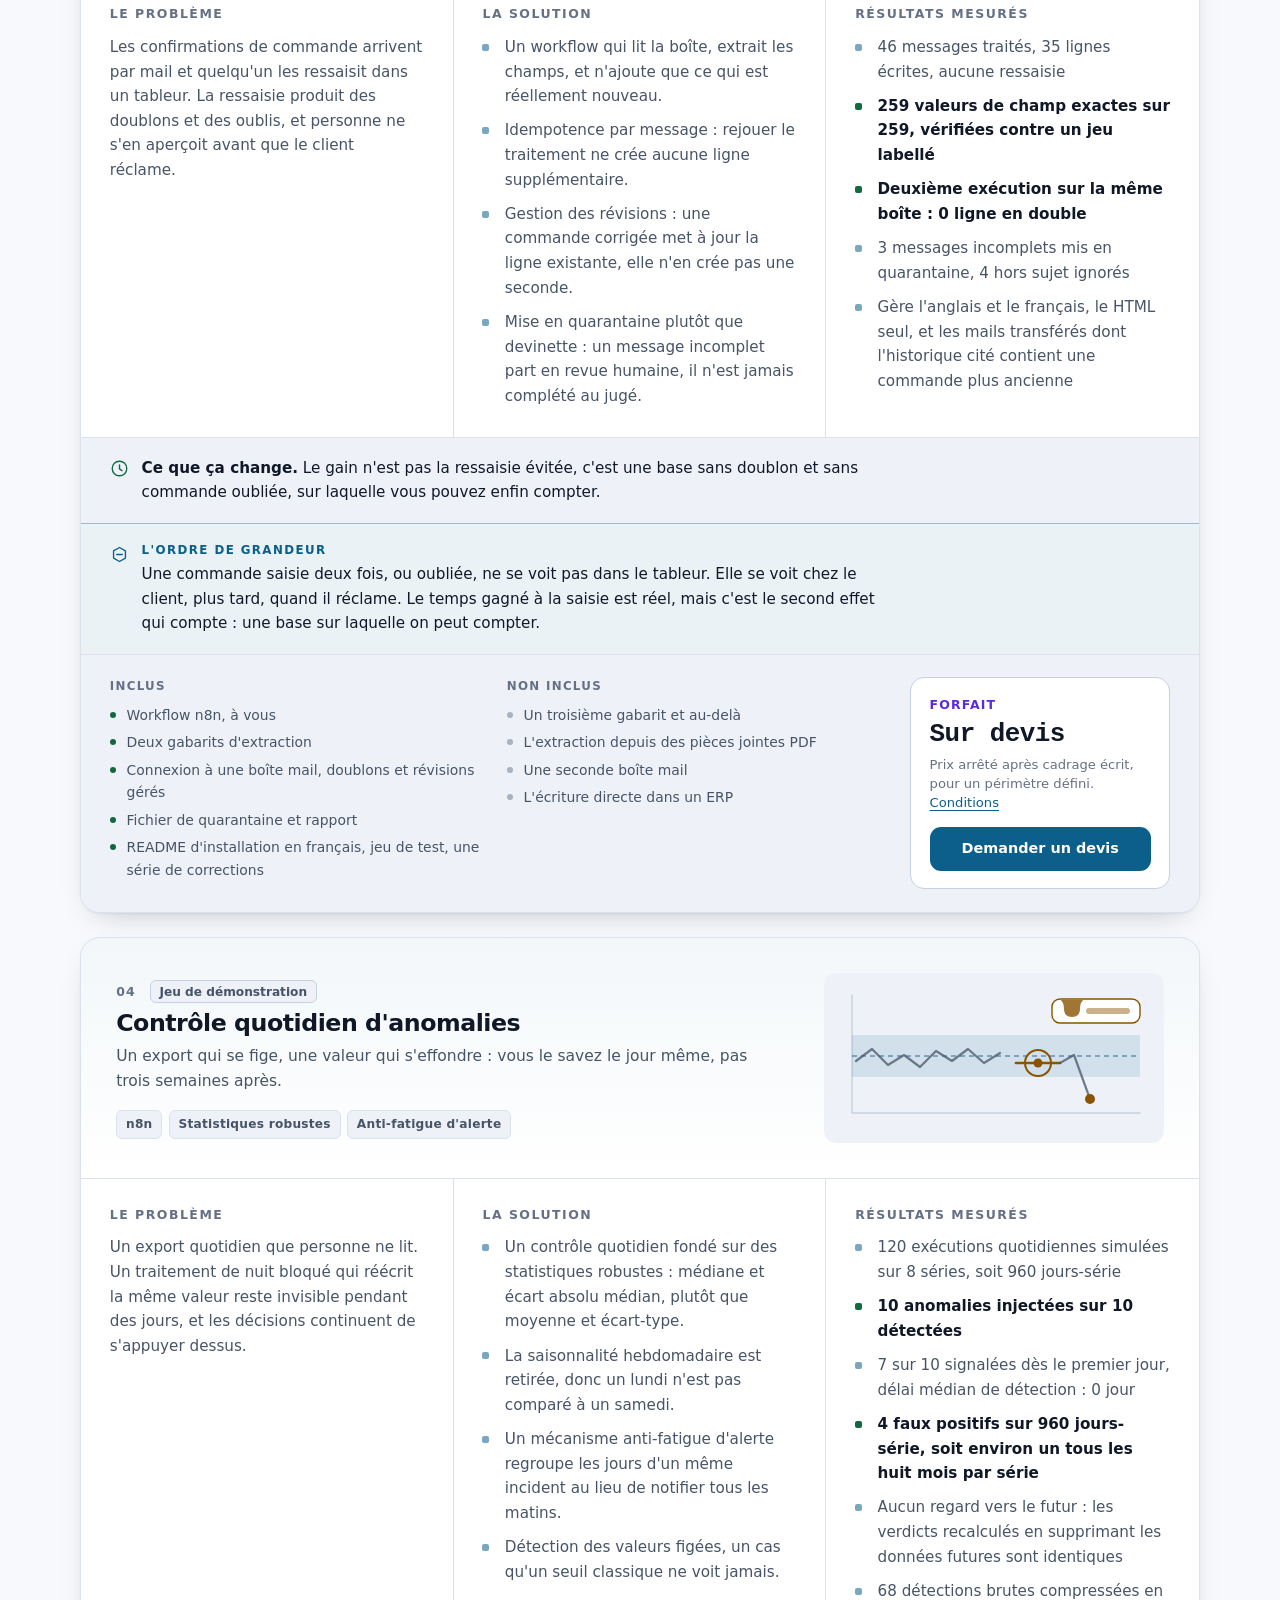
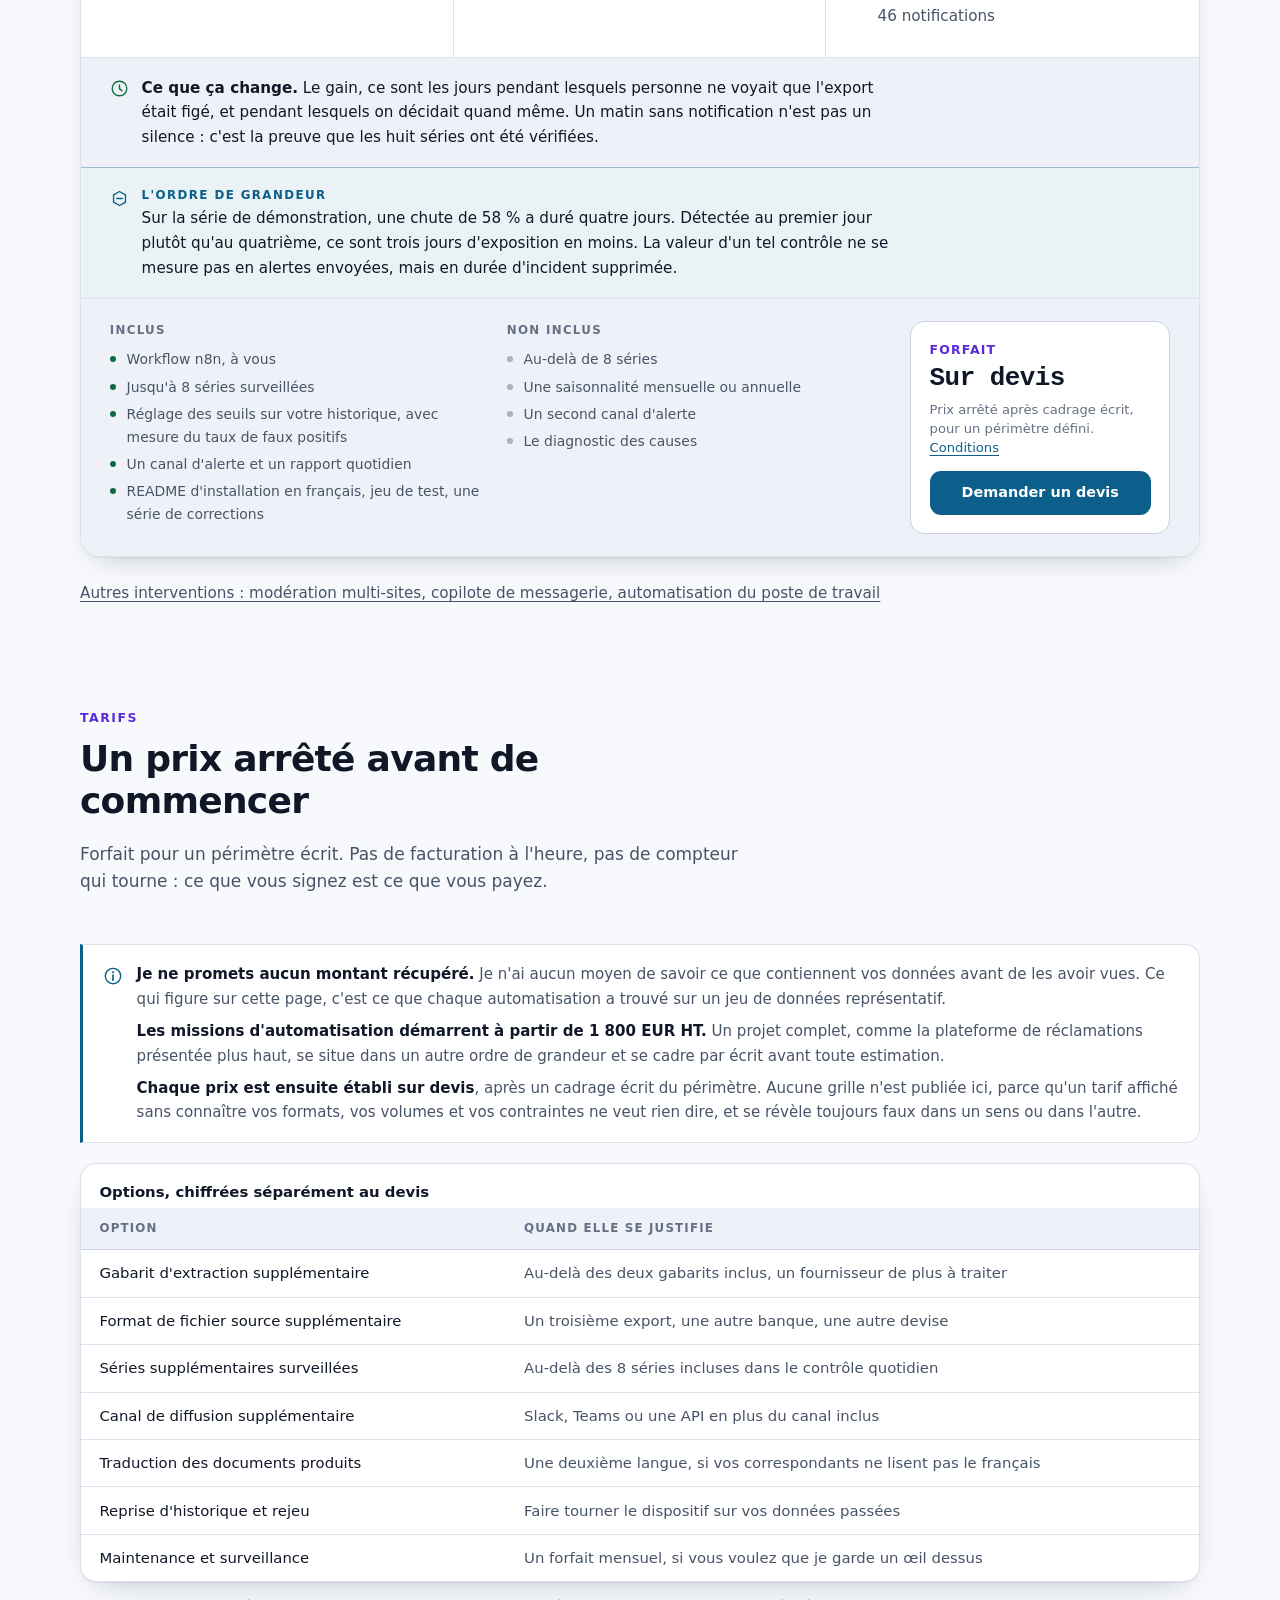
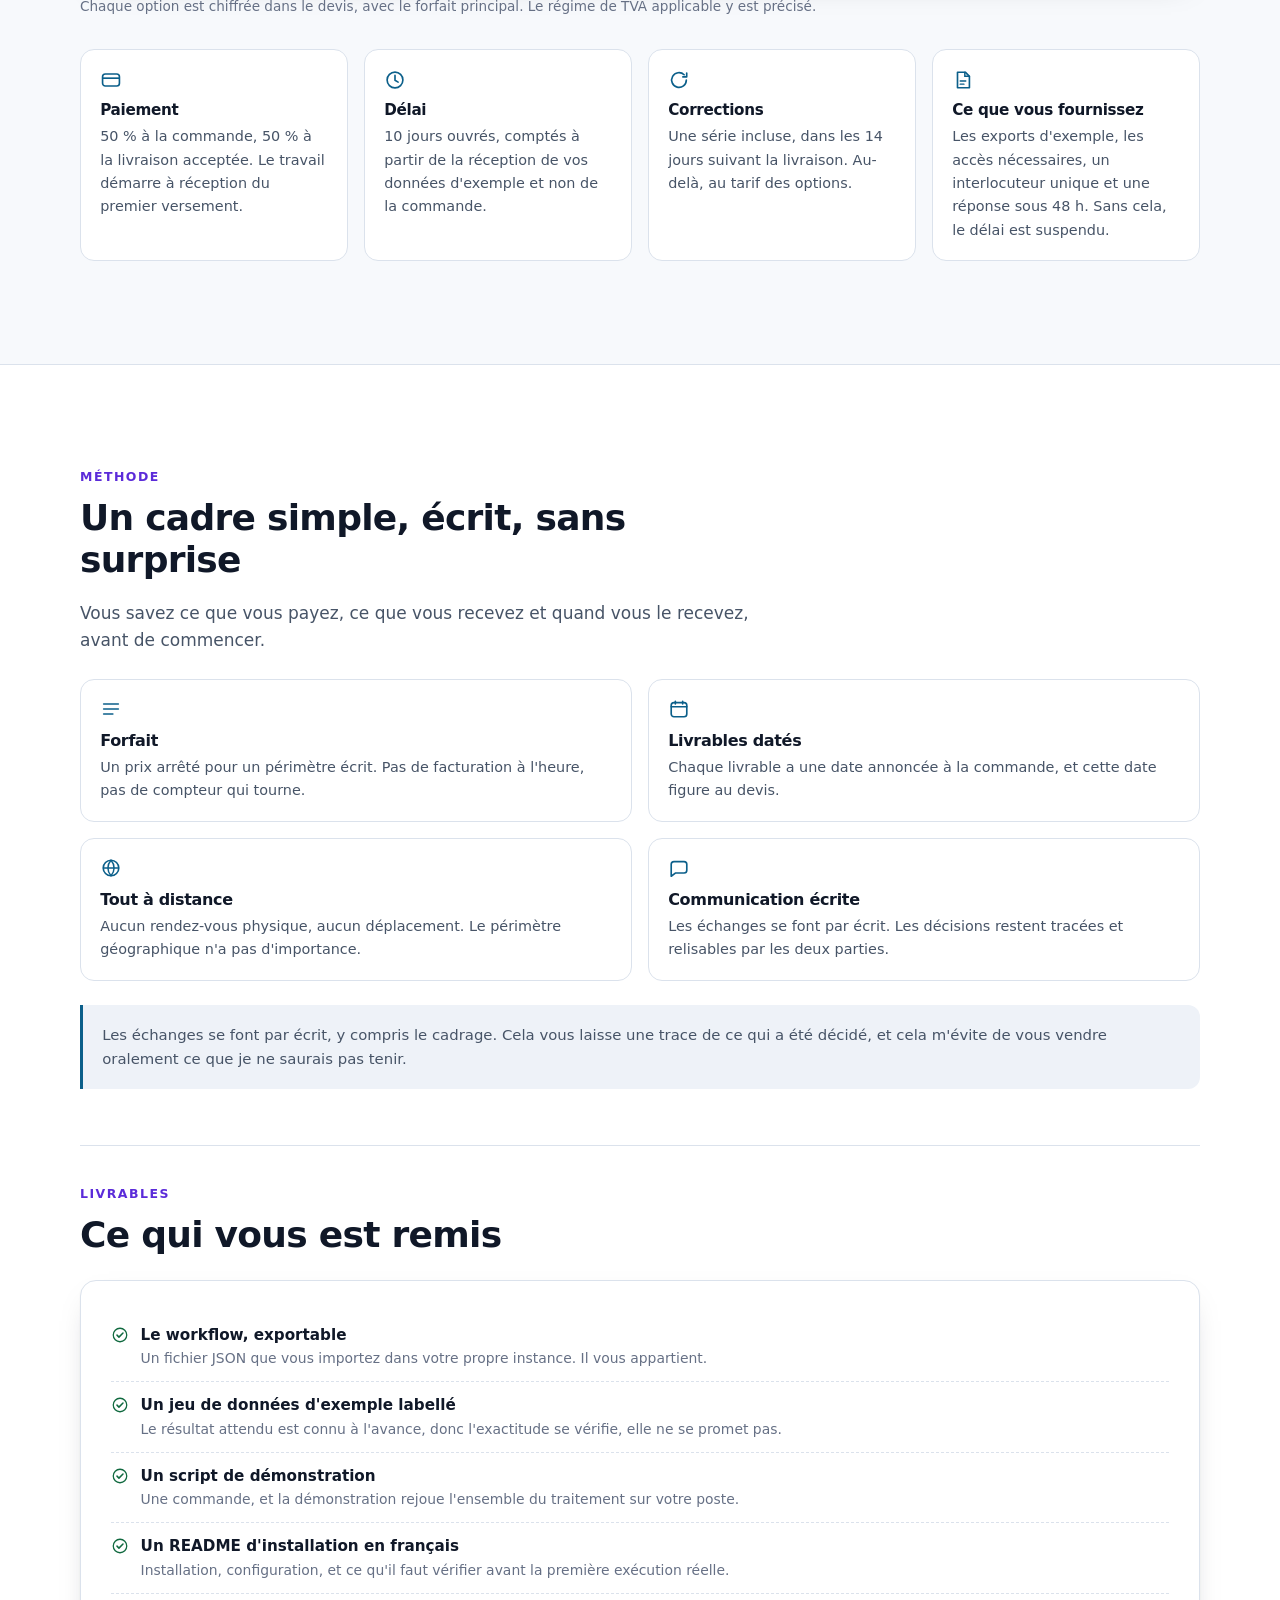
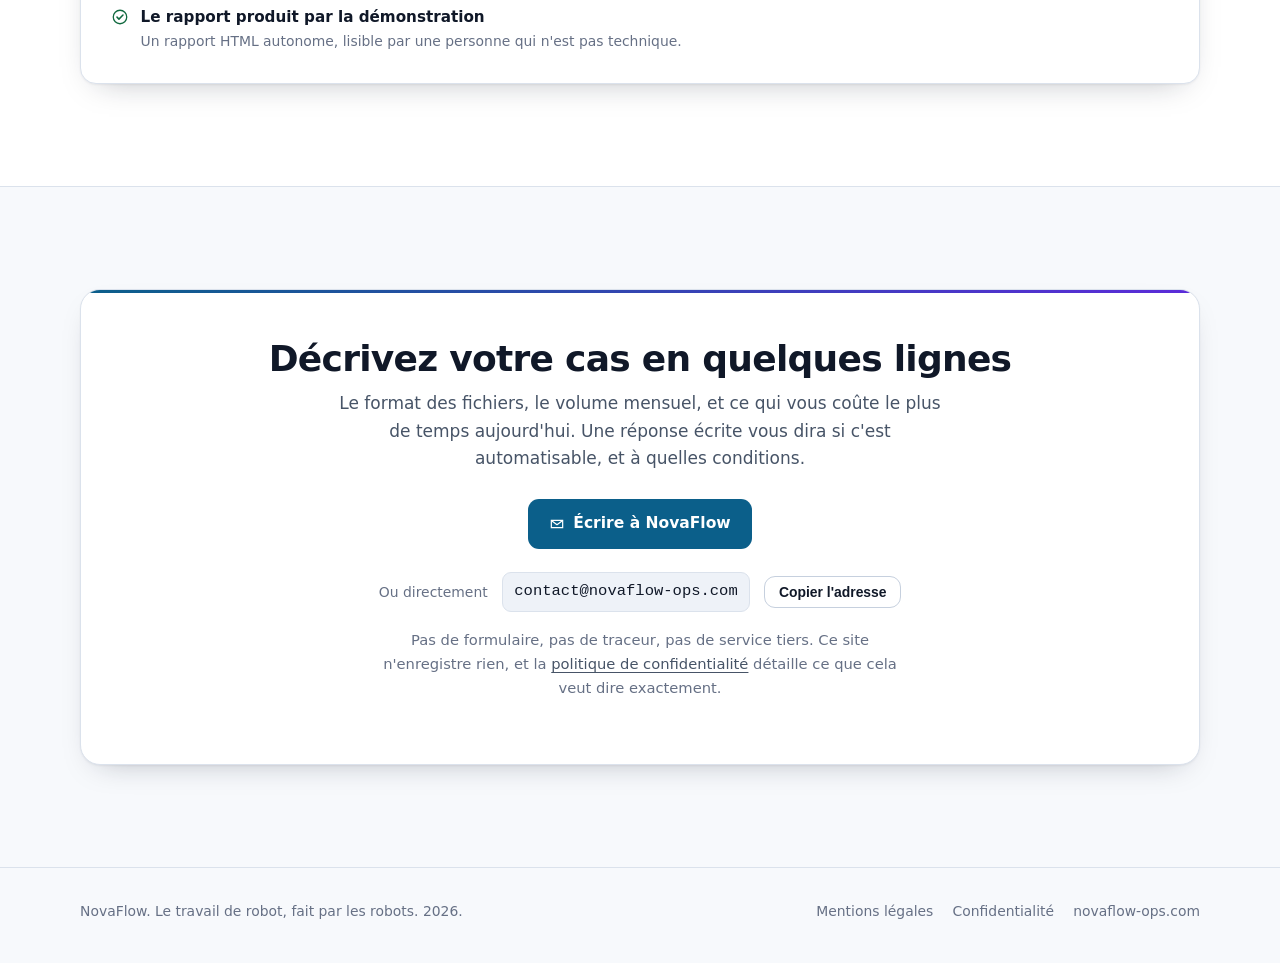
==== commit 30af9021: "Supprime le paragraphe explicatif sous le bandeau de chiffres Trop technique a cet endroit de la pag" ====
--- a/index.html
+++ b/index.html
@@ -288,10 +288,6 @@
         <span class="k">ligne en double lors d'une seconde exécution sur la même boîte mail</span>
       </div>
     </div>
-    <p class="stat-note">
-      Ces jeux de données sont construits pour la démonstration : les anomalies y sont connues à l'avance, c'est ce qui permet de vérifier que le traitement les trouve toutes. Ils ne prédisent pas ce que contiennent vos données.
-      
-    </p>
   </div>
 </section>
 
--- a/style.css
+++ b/style.css
@@ -222,7 +222,6 @@
 }
 .stat .v em { font-style: normal; color: var(--accent); }
 .stat .k { display: block; margin-top: .5rem; font-size: .9rem; color: var(--ink-2); line-height: 1.45; }
-.stat-note { margin: 1rem 0 0; font-size: .85rem; color: var(--ink-3); }
 
 /* ------------------------------------------------------------------
    7. Titres de section
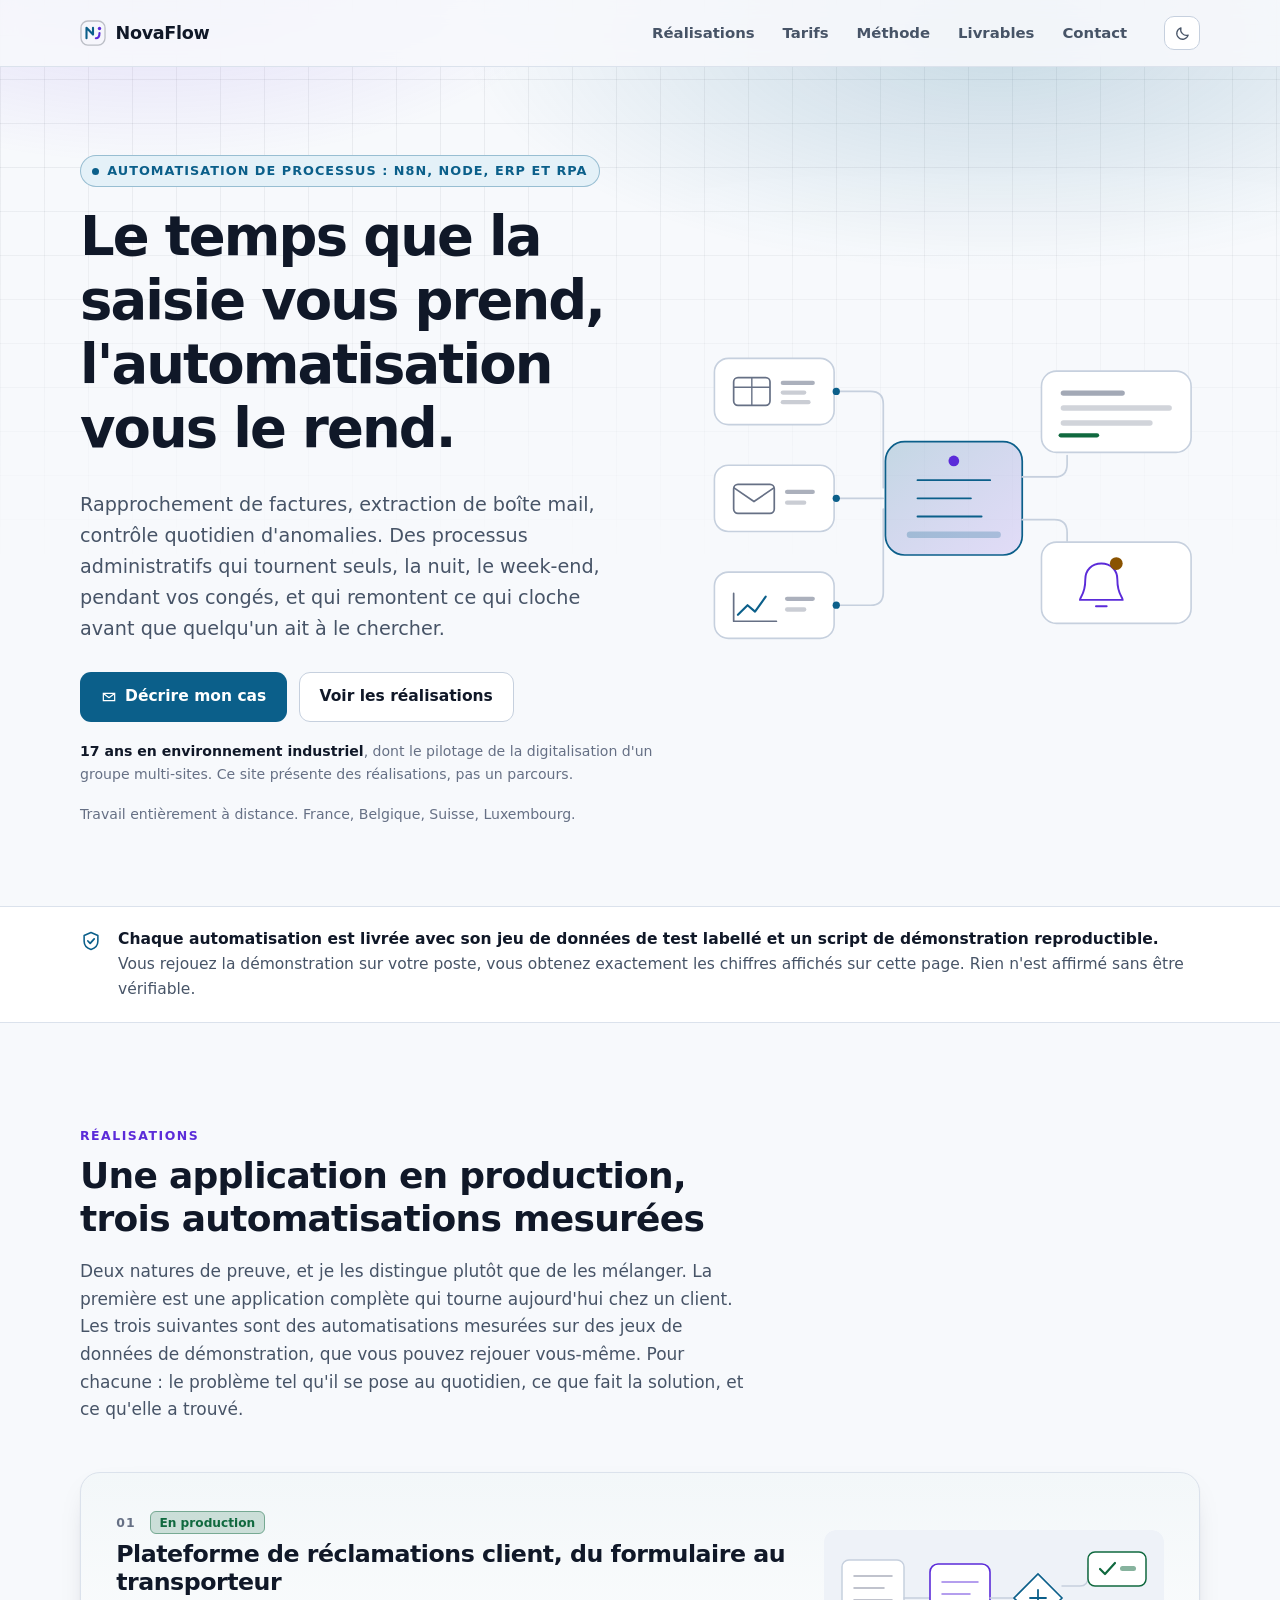
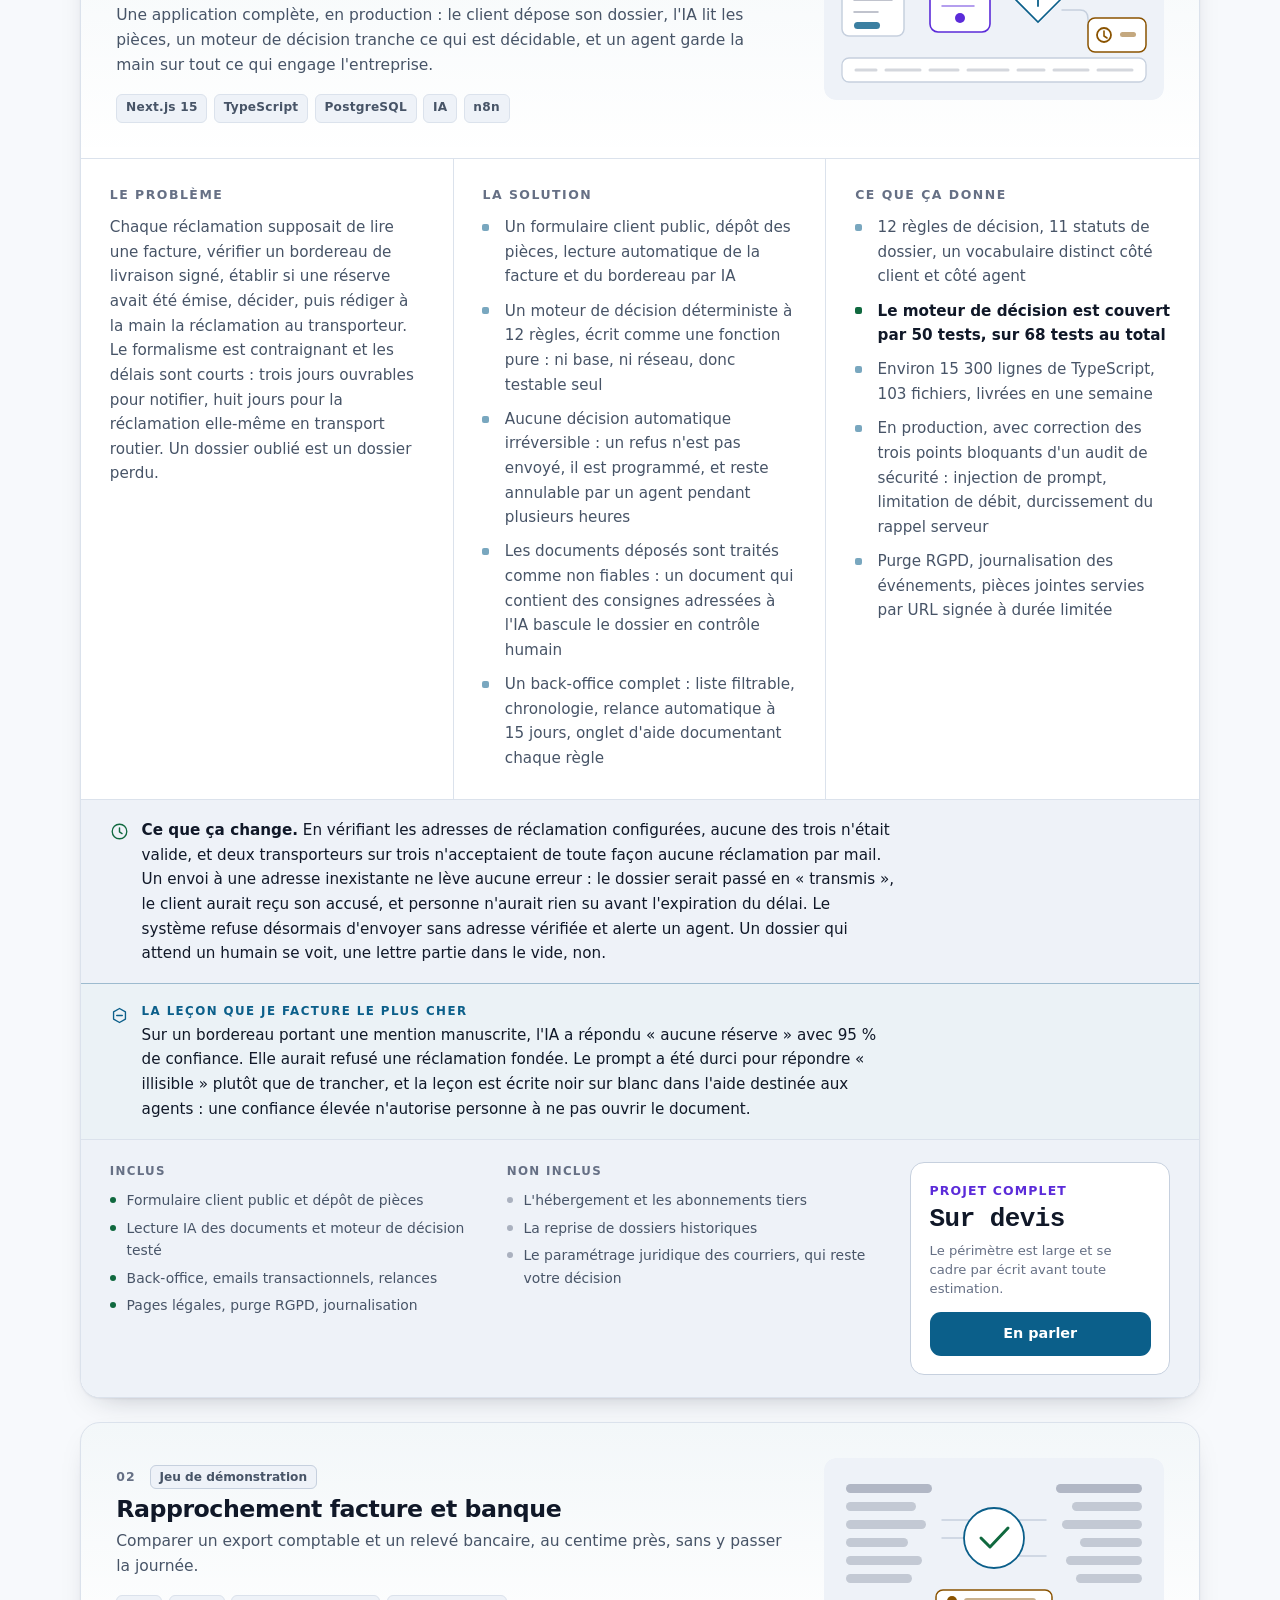
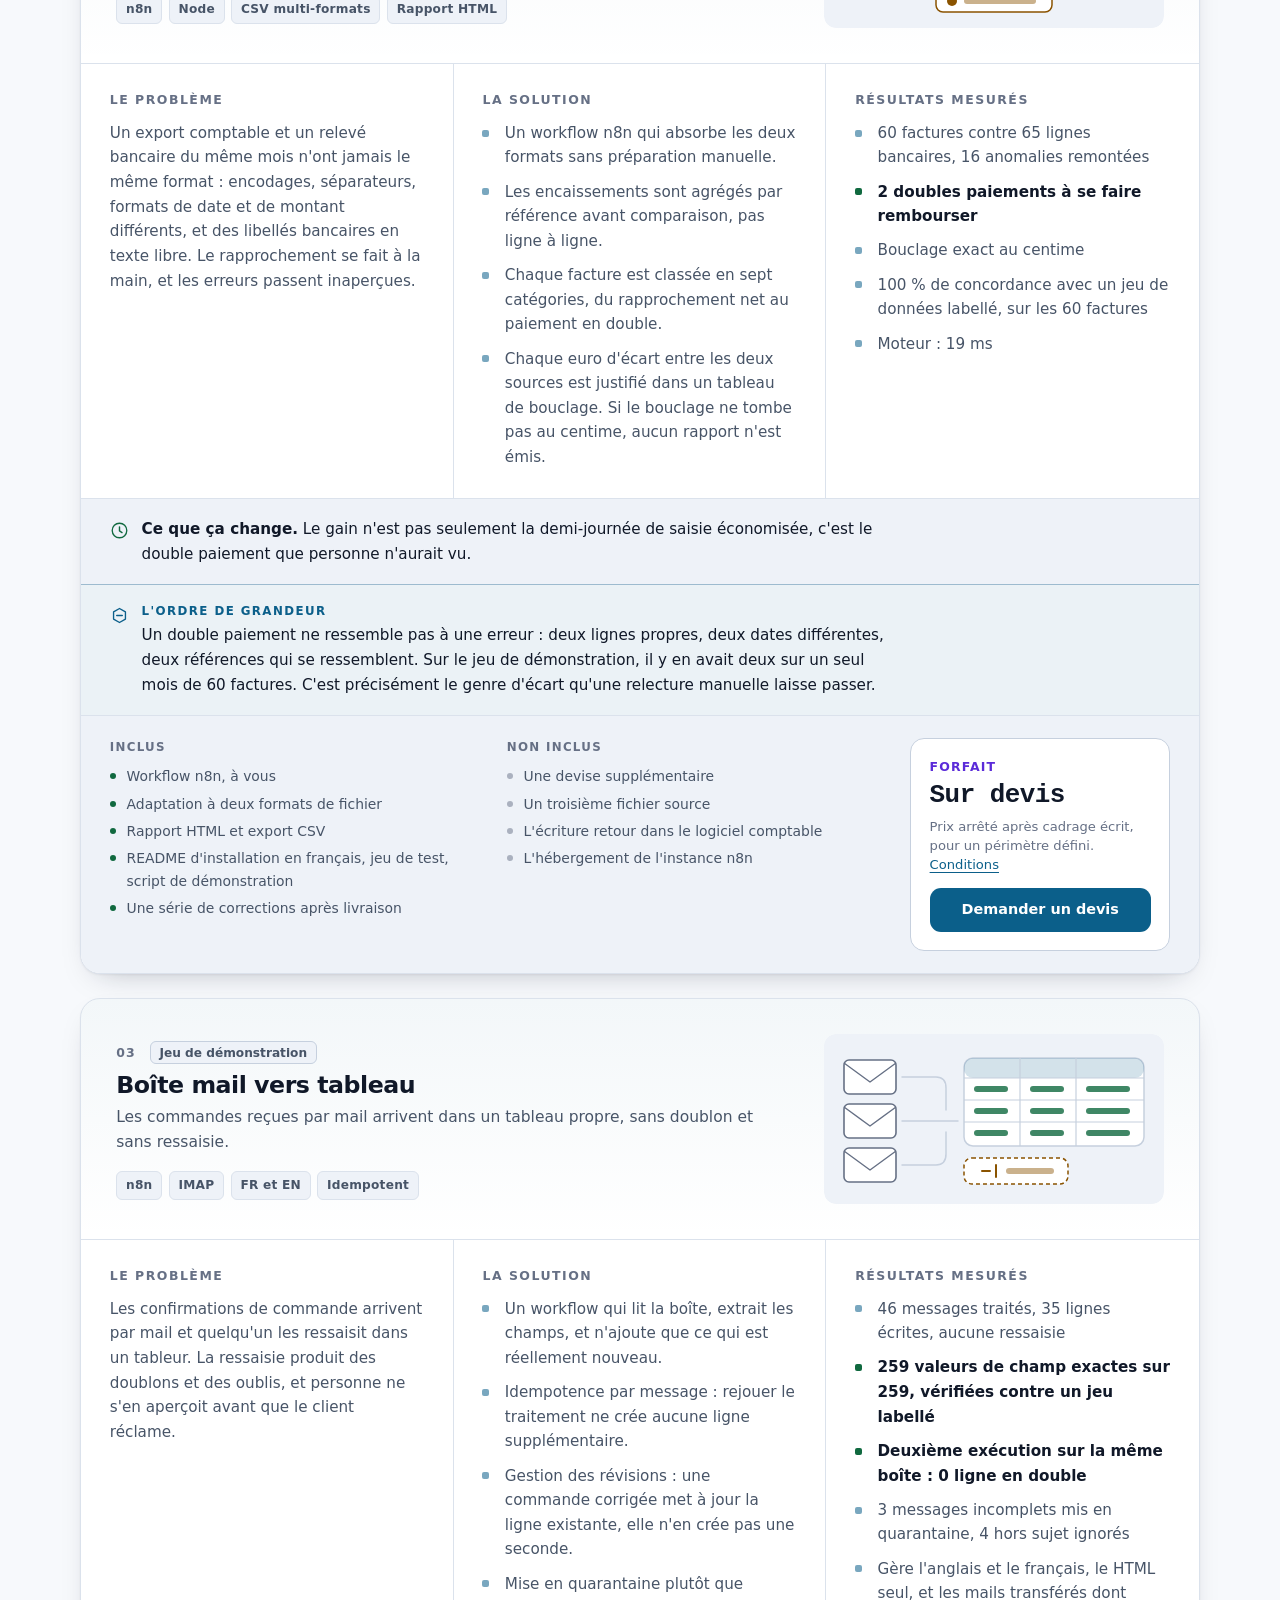
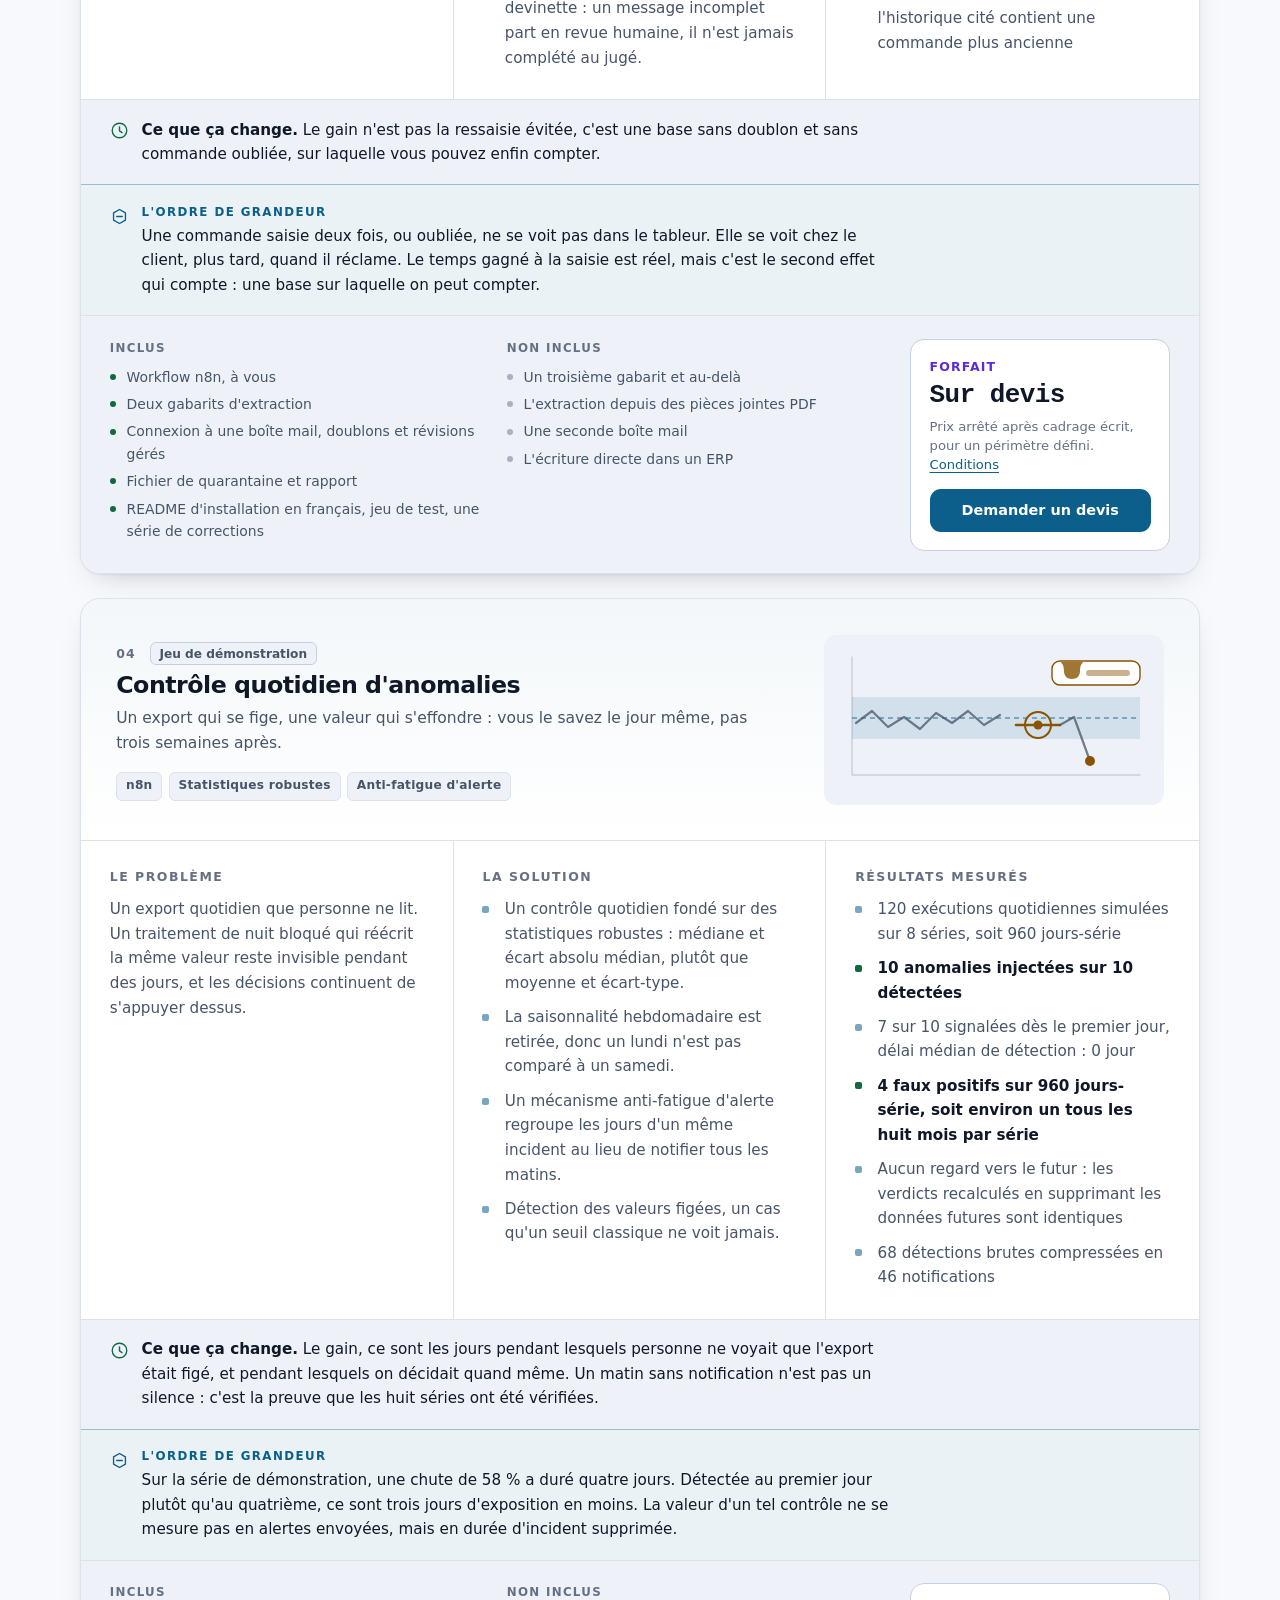
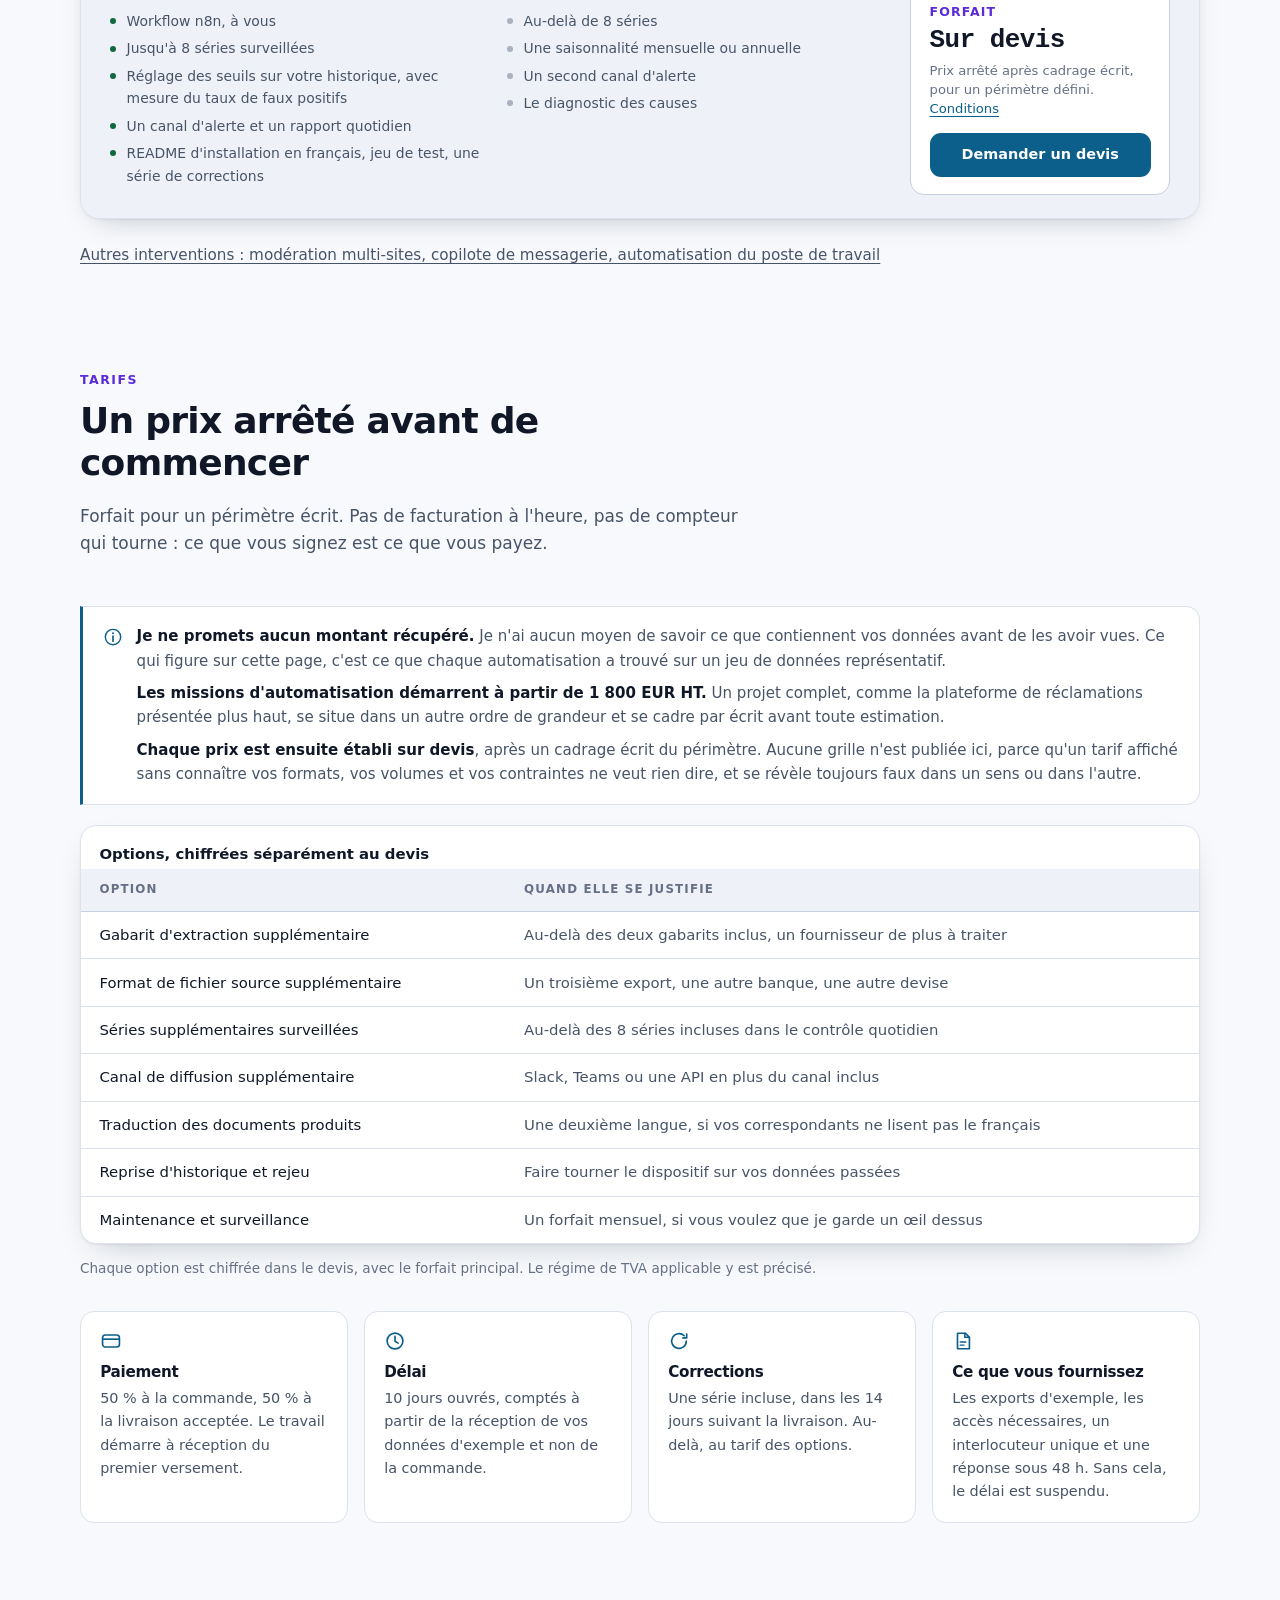
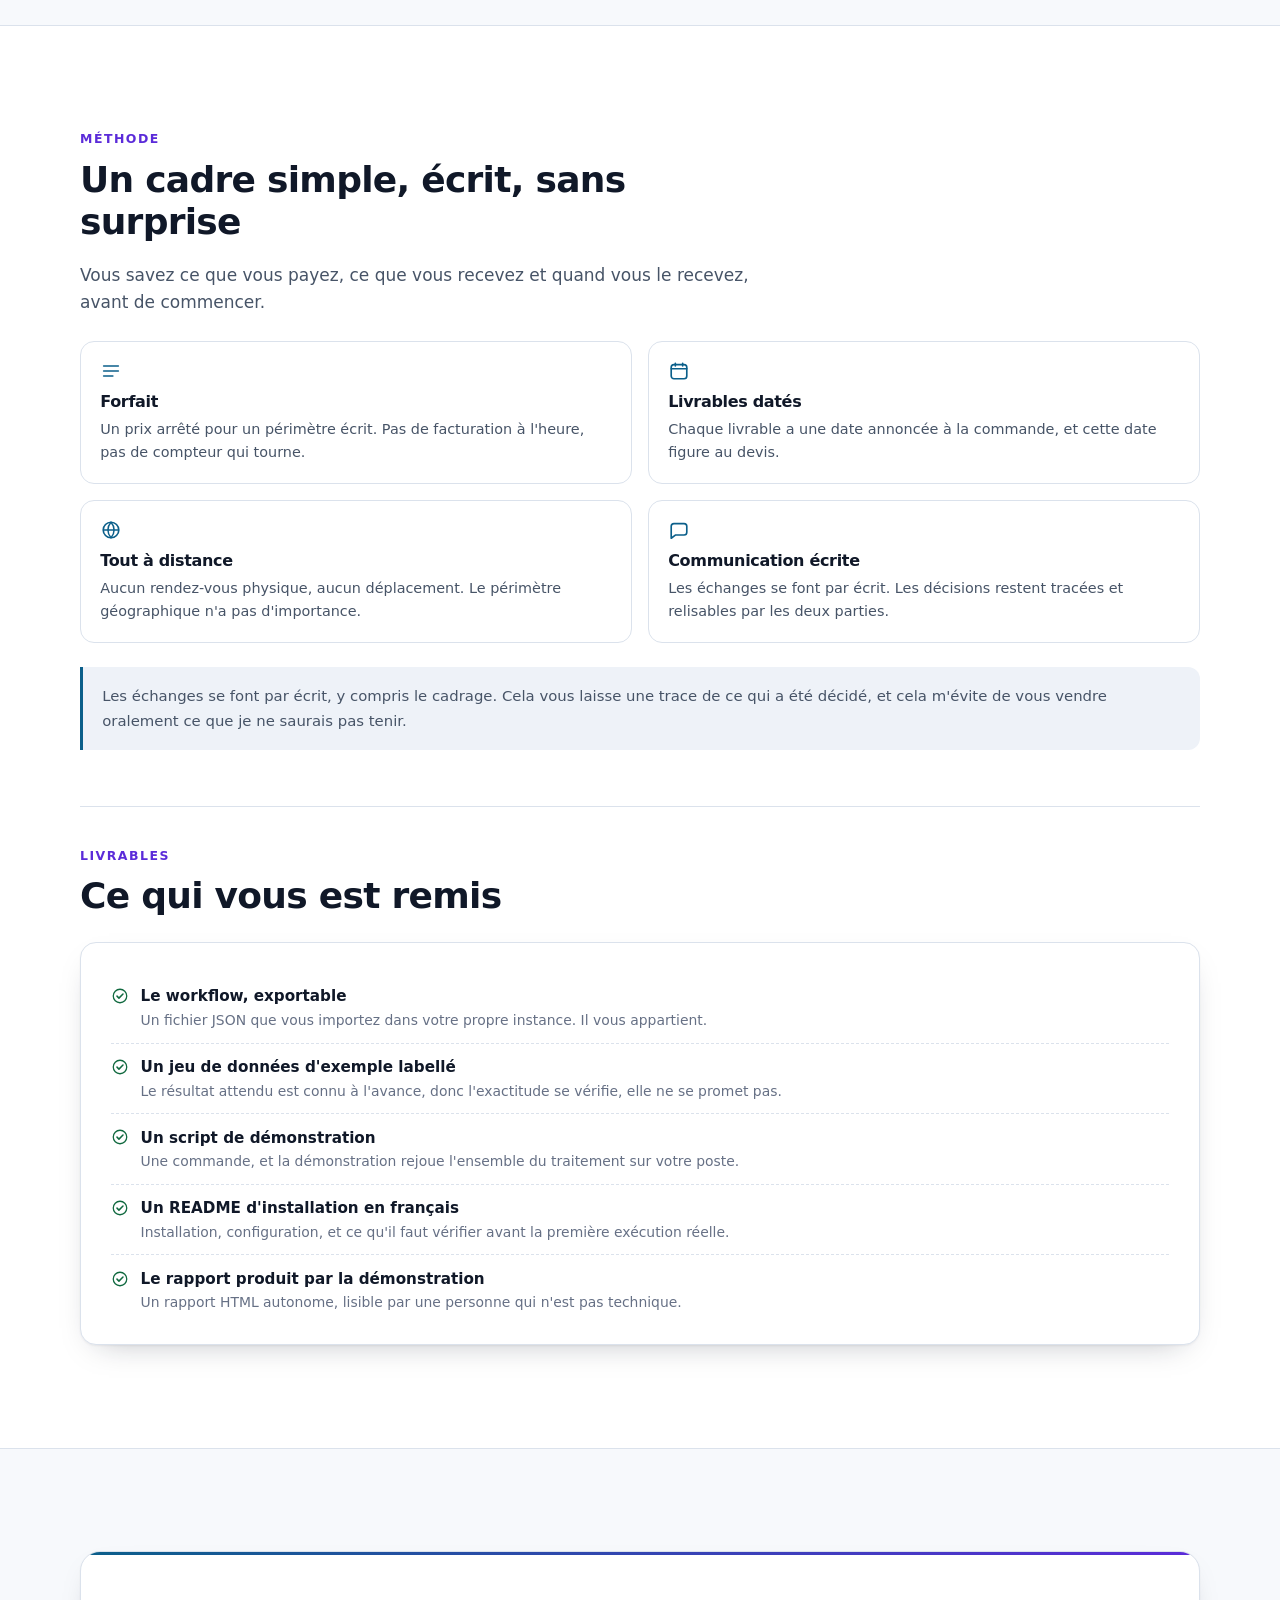
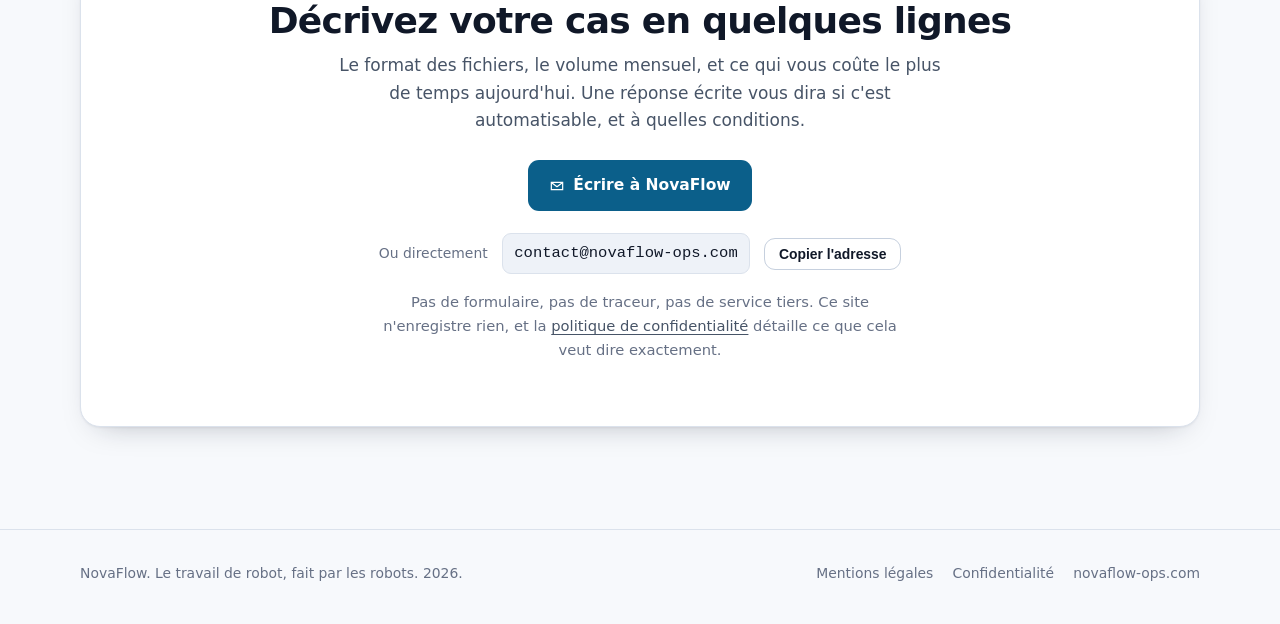
==== commit d099e79e: "Supprime la bande de chiffres cles de la page d accueil Le bloc entier part, les quatre cartes comme" ====
--- a/index.html
+++ b/index.html
@@ -264,33 +264,6 @@
   </div>
 </div>
 
-<!-- ================= CHIFFRES ================= -->
-<section class="stats" aria-labelledby="stats-h">
-  <div class="wrap">
-    <h2 id="stats-h" class="sr-only" style="position:absolute;width:1px;height:1px;overflow:hidden;clip:rect(0 0 0 0);white-space:nowrap">
-      Chiffres mesurés
-    </h2>
-    <div class="stat-grid">
-      <div class="stat reveal">
-        <span class="v num"><em>2</em></span>
-        <span class="k">doubles paiements détectés sur un seul mois de 60 factures, invisibles dans un rapprochement manuel</span>
-      </div>
-      <div class="stat reveal">
-        <span class="v num"><em>259 / 259</em></span>
-        <span class="k">valeurs de champ exactes à l'extraction, vérifiées contre un jeu labellé</span>
-      </div>
-      <div class="stat reveal">
-        <span class="v num"><em>10 / 10</em></span>
-        <span class="k">anomalies injectées détectées, avec 4 faux positifs sur 960 jours-série</span>
-      </div>
-      <div class="stat reveal">
-        <span class="v num"><em>0</em></span>
-        <span class="k">ligne en double lors d'une seconde exécution sur la même boîte mail</span>
-      </div>
-    </div>
-  </div>
-</section>
-
 <!-- ================= RÉALISATIONS ================= -->
 <section id="realisations" aria-labelledby="real-h">
   <div class="wrap">
--- a/style.css
+++ b/style.css
@@ -205,23 +205,6 @@
 .trust svg { width: 22px; height: 22px; flex: none; color: var(--accent); margin-top: .18rem; }
 .trust p { margin: 0; font-size: .97rem; }
 
-/* ------------------------------------------------------------------
-   6. Chiffres
------------------------------------------------------------------- */
-.stats { padding-top: clamp(2.5rem, 6vw, 4rem); }
-.stat-grid { display: grid; grid-template-columns: repeat(4, minmax(0, 1fr)); gap: 1rem; }
-@media (max-width: 900px) { .stat-grid { grid-template-columns: repeat(2, minmax(0, 1fr)); } }
-@media (max-width: 480px) { .stat-grid { grid-template-columns: minmax(0, 1fr); } }
-.stat {
-  background: var(--bg-2); border: 1px solid var(--line); border-radius: var(--radius);
-  padding: 1.3rem 1.25rem; box-shadow: var(--shadow); min-width: 0;
-}
-.stat .v {
-  display: block; font-size: clamp(1.5rem, 1.1rem + 1.5vw, 2rem); font-weight: 700;
-  letter-spacing: -.03em; color: var(--ink); line-height: 1.15; word-break: break-word;
-}
-.stat .v em { font-style: normal; color: var(--accent); }
-.stat .k { display: block; margin-top: .5rem; font-size: .9rem; color: var(--ink-2); line-height: 1.45; }
 
 /* ------------------------------------------------------------------
    7. Titres de section
